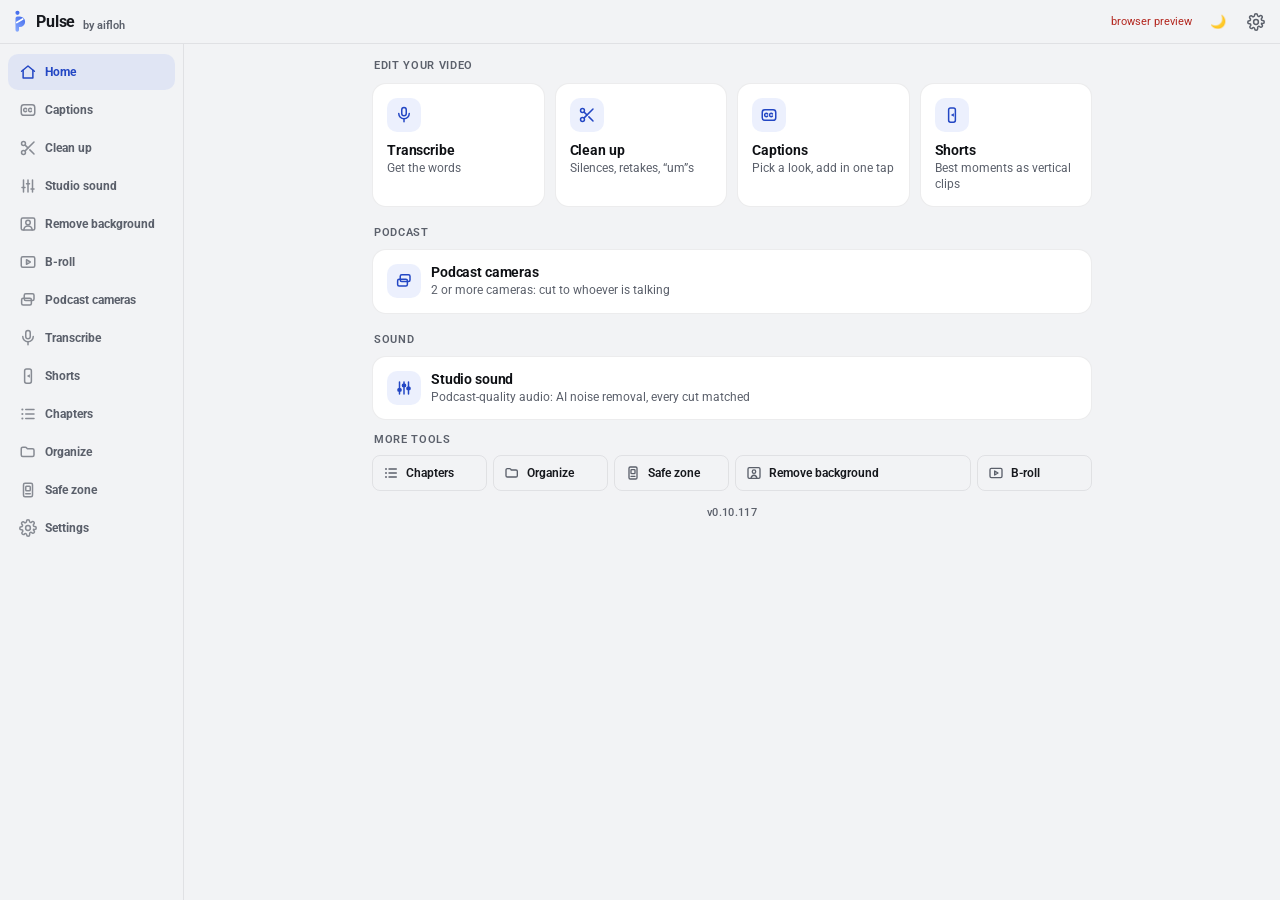
==== CutPilot/index.html @ 46a1fa9d "Script on the Clean up card and remembered; doubtful script cuts asked, not made; 15-day shared tria" ====
<!DOCTYPE html>
<html lang="en">
<head>
  <meta charset="UTF-8">
  <title>Pulse</title>
  <link rel="preconnect" href="https://fonts.googleapis.com">
  <link rel="preconnect" href="https://fonts.gstatic.com" crossorigin>
  <!-- Inter 600 = the caption engine's baked face; loading it makes every preview pixel-honest when online -->
  <link href="https://fonts.googleapis.com/css2?family=Hanken+Grotesk:wght@400;500;600;700;800;900&family=Space+Grotesk:wght@400;500;600;700&family=Inter:wght@500;600;700&display=swap" rel="stylesheet">
  <!-- Caption faces — loaded as web fonts so the chosen font renders in the
       live preview AND the canvas-rendered PNGs even if it isn't installed. -->
  <link href="https://fonts.googleapis.com/css2?family=Anton&family=Bebas+Neue&family=Archivo+Black&family=Fjalla+One&family=Bangers&family=Luckiest+Guy&family=Alfa+Slab+One&family=Bungee&family=Titan+One&family=Passion+One&family=Permanent+Marker&family=Pacifico&family=Shadows+Into+Light&family=Montserrat:wght@400;500;600;700;800;900&family=Poppins:wght@400;500;600;700;800;900&family=Inter:wght@400;500;600;700;800;900&family=Oswald:wght@400;700&family=Roboto:wght@400;700&family=Open+Sans:wght@400;700&family=Lato:wght@400;700&family=Raleway:wght@400;700&family=Work+Sans:wght@400;700&family=Nunito:wght@400;700&family=Rubik:wght@400;700;800;900&family=DM+Sans:wght@400;500;700&family=Outfit:wght@400;500;600;700;800;900&family=Sora:wght@400;500;600;700;800&family=Barlow:wght@400;700&family=Manrope:wght@400;500;600;700;800&family=Teko:wght@400;500;600;700&family=Playfair+Display:ital,wght@0,400;0,600;0,700;0,800;1,600;1,700;1,800&family=Merriweather:wght@400;700&family=Lora:wght@400;700&family=JetBrains+Mono:wght@400;700&family=Roboto+Mono:wght@400;700&family=Space+Mono:wght@400;700&family=Caveat:wght@400;700&family=Arvo:wght@400;700&family=Space+Grotesk:wght@400;500;600;700&family=Syne:wght@600;700;800&family=Unbounded:wght@600;700;800;900&family=DM+Serif+Display:ital@0;1&family=EB+Garamond:ital,wght@0,400;0,500;0,600;0,700;1,400;1,500&family=Baloo+2:wght@400;500;600;700;800&family=Mukta:wght@400;500;600;700;800&family=Hind:wght@400;500;600;700&family=Anek+Devanagari:wght@400;500;600;700;800&family=Rozha+One&family=Kalam:wght@400;700&family=Tiro+Devanagari+Hindi:ital@0;1&display=swap" rel="stylesheet">
  <link rel="stylesheet" href="css/style.css?v=v0.10.117">
  <link rel="stylesheet" href="css/organize.css?v=v0.10.117">
  <link rel="stylesheet" href="css/studio.css?v=v0.10.117">
</head>
<body class="theme-light" data-page="home">
  <!-- ONE navigation row (≤ 12 % of a 400 px-tall panel). Home is the menu;
       every other page shows ‹ back + its name. -->
  <header id="app-bar" class="app-bar">
    <button id="nav-back" class="icon-btn nav-back" type="button" title="Home" aria-label="Back to Home">
      <svg viewBox="0 0 24 24" fill="none" stroke="currentColor" stroke-width="2.4" stroke-linecap="round" stroke-linejoin="round"><path d="M15 5l-7 7 7 7"/></svg>
    </button>
    <button id="nav-home" class="brand" type="button" title="Home" aria-label="Pulse — Home">
      <svg class="logo-mark" viewBox="0 0 100 112" width="20" height="22" aria-hidden="true">
        <defs><linearGradient id="plsG" x1="14" y1="104" x2="88" y2="12" gradientUnits="userSpaceOnUse">
          <stop offset="0" stop-color="#8FB0FF"/><stop offset="1" stop-color="#2C57E6"/></linearGradient></defs>
        <circle cx="37" cy="14.5" r="10.5" fill="url(#plsG)"/>
        <path d="M27 43a10 10 0 0 1 10-10h12a27 27 0 0 1 0 54h-4v15a9 9 0 0 1 -18 0Z" fill="url(#plsG)"/>
        <line x1="33.5" y1="64" x2="64" y2="45.5" stroke="#fff" stroke-width="8.5" stroke-linecap="round"/>
      </svg>
      <span class="brand-name">Pulse</span><span class="brand-by">by aifloh</span>
    </button>
    <span id="nav-title" class="nav-title"></span>
    <div id="env-status" class="env-status" title="Tap to look for your sequence again">connecting…</div>
    <button id="theme-toggle" class="icon-btn theme-toggle" type="button" title="Switch light / dark (overrides Premiere's look)">🌙</button>
    <button id="nav-settings" class="icon-btn" type="button" title="Settings" aria-label="Settings">
      <svg viewBox="0 0 24 24" fill="none" stroke="currentColor" stroke-width="2" stroke-linecap="round" stroke-linejoin="round"><circle cx="12" cy="12" r="3.2"/><path d="M19.4 13.5a1.6 1.6 0 0 0 .3 1.8l.1.1a2 2 0 1 1-2.8 2.8l-.1-.1a1.6 1.6 0 0 0-2.7 1.1V21a2 2 0 0 1-4 0v-.1a1.6 1.6 0 0 0-2.7-1.1l-.1.1a2 2 0 1 1-2.8-2.8l.1-.1a1.6 1.6 0 0 0 .3-1.8 1.6 1.6 0 0 0-1.5-1H3a2 2 0 0 1 0-4h.1a1.6 1.6 0 0 0 1.5-1 1.6 1.6 0 0 0-.3-1.8l-.1-.1a2 2 0 1 1 2.8-2.8l.1.1a1.6 1.6 0 0 0 1.8.3H9a1.6 1.6 0 0 0 1-1.5V3a2 2 0 0 1 4 0v.1a1.6 1.6 0 0 0 2.7 1.1l.1-.1a2 2 0 1 1 2.8 2.8l-.1.1a1.6 1.6 0 0 0-.3 1.8V9a1.6 1.6 0 0 0 1.5 1H21a2 2 0 0 1 0 4h-.1a1.6 1.6 0 0 0-1.5 1Z"/></svg>
    </button>
  </header>

  <!-- Every page's .tab button. Hidden on a docked panel (Home is the menu),
       a sidebar on a wide one. main.js and the gates open pages by clicking these. -->
  <nav class="tabs" aria-label="Pages">
    <button class="tab active" data-tab="home"><span><svg class="tab-ic" viewBox="0 0 24 24" fill="none" stroke="currentColor" stroke-width="2" stroke-linecap="round" stroke-linejoin="round"><path d="M3.5 11 12 4l8.5 7"/><path d="M5.5 9.5V20h13V9.5"/></svg></span>Home</button>
    <button class="tab" data-tab="captions"><span><svg class="tab-ic" viewBox="0 0 24 24" fill="none" stroke="currentColor" stroke-width="2" stroke-linecap="round" stroke-linejoin="round"><rect x="3" y="5" width="18" height="14" rx="3.5"/><path d="M10 10.5a2.2 2.2 0 1 0 0 3"/><path d="M16.5 10.5a2.2 2.2 0 1 0 0 3"/></svg></span>Captions</button>
    <button class="tab" data-tab="silence"><span><svg class="tab-ic" viewBox="0 0 24 24" fill="none" stroke="currentColor" stroke-width="2" stroke-linecap="round" stroke-linejoin="round"><circle cx="6" cy="6" r="2.6"/><circle cx="6" cy="18" r="2.6"/><line x1="20" y1="4" x2="8.5" y2="15.5"/><line x1="14.5" y1="14.5" x2="20" y2="20"/><line x1="8.5" y1="8.5" x2="12" y2="12"/></svg></span>Clean up</button>
    <button class="tab" data-tab="sound"><span><svg class="tab-ic" viewBox="0 0 24 24" fill="none" stroke="currentColor" stroke-width="2" stroke-linecap="round" stroke-linejoin="round"><line x1="6" y1="4" x2="6" y2="20"/><line x1="12" y1="4" x2="12" y2="20"/><line x1="18" y1="4" x2="18" y2="20"/><line x1="4" y1="14" x2="8" y2="14"/><line x1="10" y1="9" x2="14" y2="9"/><line x1="16" y1="16" x2="20" y2="16"/></svg></span>Studio sound</button>
    <button class="tab" data-tab="background"><span><svg class="tab-ic" viewBox="0 0 24 24" fill="none" stroke="currentColor" stroke-width="2" stroke-linecap="round" stroke-linejoin="round"><rect x="3" y="4" width="18" height="16" rx="2"/><circle cx="12" cy="10" r="3"/><path d="M6.5 20a5.5 5.5 0 0 1 11 0"/></svg></span>Remove background</button>
    <button class="tab" data-tab="broll"><span><svg class="tab-ic" viewBox="0 0 24 24" fill="none" stroke="currentColor" stroke-width="2" stroke-linecap="round" stroke-linejoin="round"><rect x="3" y="5" width="18" height="14" rx="2"/><path d="m10 9 5 3-5 3Z"/></svg></span>B-roll</button>
    <button class="tab" data-tab="multicam"><span><svg class="tab-ic" viewBox="0 0 24 24" fill="none" stroke="currentColor" stroke-width="2" stroke-linecap="round" stroke-linejoin="round"><rect x="7" y="3.5" width="13" height="9" rx="2"/><rect x="3.5" y="9.5" width="13" height="9" rx="2"/></svg></span>Podcast cameras</button>
    <button class="tab" data-tab="transcribe"><span><svg class="tab-ic" viewBox="0 0 24 24" fill="none" stroke="currentColor" stroke-width="2" stroke-linecap="round" stroke-linejoin="round"><rect x="9" y="2" width="6" height="11" rx="3"/><path d="M5 10a7 7 0 0 0 14 0"/><line x1="12" y1="17" x2="12" y2="21"/></svg></span>Transcribe</button>
    <button class="tab" data-tab="shorts"><span><svg class="tab-ic" viewBox="0 0 24 24" fill="none" stroke="currentColor" stroke-width="2" stroke-linecap="round" stroke-linejoin="round"><rect x="7.5" y="2.5" width="9" height="19" rx="2.5"/><path d="M10.5 12l4 -2.3v4.6Z" fill="currentColor" stroke="none"/></svg></span>Shorts</button>
    <button class="tab" data-tab="chapters"><span><svg class="tab-ic" viewBox="0 0 24 24" fill="none" stroke="currentColor" stroke-width="2" stroke-linecap="round" stroke-linejoin="round"><line x1="9" y1="6" x2="20" y2="6"/><line x1="9" y1="12" x2="20" y2="12"/><line x1="9" y1="18" x2="20" y2="18"/><circle cx="4.5" cy="6" r="1.4" fill="currentColor" stroke="none"/><circle cx="4.5" cy="12" r="1.4" fill="currentColor" stroke="none"/><circle cx="4.5" cy="18" r="1.4" fill="currentColor" stroke="none"/></svg></span>Chapters</button>
    <button class="tab" data-tab="organize"><span><svg class="tab-ic" viewBox="0 0 24 24" fill="none" stroke="currentColor" stroke-width="2" stroke-linecap="round" stroke-linejoin="round"><path d="M3 7.5a2 2 0 0 1 2-2h3.4a2 2 0 0 1 1.6.8l.9 1.2h7.1a2 2 0 0 1 2 2v6.5a2 2 0 0 1-2 2H5a2 2 0 0 1-2-2Z"/></svg></span>Organize</button>
    <button class="tab" data-tab="safezone"><span><svg class="tab-ic" viewBox="0 0 24 24" fill="none" stroke="currentColor" stroke-width="2" stroke-linecap="round" stroke-linejoin="round"><rect x="6" y="3" width="12" height="18" rx="2"/><rect x="9" y="7" width="6" height="6" rx="1"/><line x1="9" y1="17" x2="15" y2="17"/></svg></span>Safe zone</button>
    <button class="tab" data-tab="settings"><span><svg class="tab-ic" viewBox="0 0 24 24" fill="none" stroke="currentColor" stroke-width="2" stroke-linecap="round" stroke-linejoin="round"><circle cx="12" cy="12" r="3.2"/><path d="M19.4 13.5a1.6 1.6 0 0 0 .3 1.8l.1.1a2 2 0 1 1-2.8 2.8l-.1-.1a1.6 1.6 0 0 0-2.7 1.1V21a2 2 0 0 1-4 0v-.1a1.6 1.6 0 0 0-2.7-1.1l-.1.1a2 2 0 1 1-2.8-2.8l.1-.1a1.6 1.6 0 0 0 .3-1.8 1.6 1.6 0 0 0-1.5-1H3a2 2 0 0 1 0-4h.1a1.6 1.6 0 0 0 1.5-1 1.6 1.6 0 0 0-.3-1.8l-.1-.1a2 2 0 1 1 2.8-2.8l.1.1a1.6 1.6 0 0 0 1.8.3H9a1.6 1.6 0 0 0 1-1.5V3a2 2 0 0 1 4 0v.1a1.6 1.6 0 0 0 2.7 1.1l.1-.1a2 2 0 1 1 2.8 2.8l-.1.1a1.6 1.6 0 0 0-.3 1.8V9a1.6 1.6 0 0 0 1.5 1H21a2 2 0 0 1 0 4h-.1a1.6 1.6 0 0 0-1.5 1Z"/></svg></span>Settings</button>
  </nav>

  <!-- ================================ HOME =============================== -->
  <section id="tab-home" class="tab-page active">
    <!-- HOME = TILES. The four jobs of every video, side by side; podcast
         cameras is its own tool for multi-camera podcasts; the rest below.
         A tile shows ✓ once its job is done for this sequence. -->
    <div class="tile-head">Edit your video</div>
    <div class="home-tasks tiles">
      <button id="home-words" class="task-card step-card tile" type="button" data-go="transcribe" data-step="transcribe">
        <span class="task-ic"><svg viewBox="0 0 24 24" fill="none" stroke="currentColor" stroke-width="2" stroke-linecap="round" stroke-linejoin="round"><rect x="9" y="2" width="6" height="11" rx="3"/><path d="M5 10a7 7 0 0 0 14 0"/><line x1="12" y1="17" x2="12" y2="21"/></svg></span>
        <span class="step-state" data-state-for="transcribe"></span>
        <span class="task-txt"><span class="task-name">Transcribe</span><span class="task-sub">Get the words</span></span>
      </button>
      <button id="home-cleanup" class="task-card step-card tile" type="button" data-go="silence" data-step="silence">
        <span class="task-ic"><svg viewBox="0 0 24 24" fill="none" stroke="currentColor" stroke-width="2" stroke-linecap="round" stroke-linejoin="round"><circle cx="6" cy="6" r="2.6"/><circle cx="6" cy="18" r="2.6"/><line x1="20" y1="4" x2="8.5" y2="15.5"/><line x1="14.5" y1="14.5" x2="20" y2="20"/><line x1="8.5" y1="8.5" x2="12" y2="12"/></svg></span>
        <span class="step-state" data-state-for="silence"></span>
        <span class="task-txt"><span class="task-name">Clean up</span><span class="task-sub">Silences, retakes, “um”s</span></span>
      </button>
      <button id="home-captions" class="task-card step-card tile" type="button" data-go="captions" data-step="captions">
        <span class="task-ic"><svg viewBox="0 0 24 24" fill="none" stroke="currentColor" stroke-width="2" stroke-linecap="round" stroke-linejoin="round"><rect x="3" y="5" width="18" height="14" rx="3.5"/><path d="M10 10.5a2.2 2.2 0 1 0 0 3"/><path d="M16.5 10.5a2.2 2.2 0 1 0 0 3"/></svg></span>
        <span class="step-state" data-state-for="captions"></span>
        <span class="task-txt"><span class="task-name">Captions</span><span class="task-sub">Pick a look, add in one tap</span></span>
      </button>
      <button id="home-shorts" class="task-card step-card tile" type="button" data-go="shorts" data-step="shorts">
        <span class="task-ic"><svg viewBox="0 0 24 24" fill="none" stroke="currentColor" stroke-width="2" stroke-linecap="round" stroke-linejoin="round"><rect x="7.5" y="2.5" width="9" height="19" rx="2.5"/><path d="M10.5 12l4 -2.3v4.6Z" fill="currentColor" stroke="none"/></svg></span>
        <span class="step-state" data-state-for="shorts"></span>
        <span class="task-txt"><span class="task-name">Shorts</span><span class="task-sub">Best moments as vertical clips</span></span>
      </button>
    </div>
    <div class="tile-head">Podcast</div>
    <div class="home-tasks tiles">
      <button id="home-cameras" class="task-card step-card tile tile-wide" type="button" data-go="multicam" data-step="multicam">
        <span class="task-ic"><svg viewBox="0 0 24 24" fill="none" stroke="currentColor" stroke-width="2" stroke-linecap="round" stroke-linejoin="round"><rect x="7" y="3.5" width="13" height="9" rx="2"/><rect x="3.5" y="9.5" width="13" height="9" rx="2"/></svg></span>
        <span class="step-state" data-state-for="multicam"></span>
        <span class="task-txt"><span class="task-name">Podcast cameras</span><span class="task-sub">2 or more cameras: cut to whoever is talking</span></span>
      </button>
    </div>
    <div class="tile-head">Sound</div>
    <div class="home-tasks tiles">
      <button id="home-studio" class="task-card tile tile-wide" type="button" data-go="sound">
        <span class="task-ic"><svg viewBox="0 0 24 24" fill="none" stroke="currentColor" stroke-width="2" stroke-linecap="round" stroke-linejoin="round"><line x1="6" y1="4" x2="6" y2="20"/><line x1="12" y1="4" x2="12" y2="20"/><line x1="18" y1="4" x2="18" y2="20"/><rect x="4" y="13" width="4" height="3" rx="1" fill="currentColor"/><rect x="10" y="7" width="4" height="3" rx="1" fill="currentColor"/><rect x="16" y="11" width="4" height="3" rx="1" fill="currentColor"/></svg></span>
        <span class="task-txt"><span class="task-name">Studio sound</span><span class="task-sub">Podcast-quality audio: AI noise removal, every cut matched</span></span>
      </button>
    </div>
    <div class="more-tools">
      <div class="more-head">More tools</div>
      <div class="more-grid">
        <button id="home-chapters" class="tool-btn" type="button" data-go="chapters"><svg viewBox="0 0 24 24" fill="none" stroke="currentColor" stroke-width="2" stroke-linecap="round" stroke-linejoin="round"><line x1="9" y1="6" x2="20" y2="6"/><line x1="9" y1="12" x2="20" y2="12"/><line x1="9" y1="18" x2="20" y2="18"/><circle cx="4.5" cy="6" r="1.4" fill="currentColor" stroke="none"/><circle cx="4.5" cy="12" r="1.4" fill="currentColor" stroke="none"/><circle cx="4.5" cy="18" r="1.4" fill="currentColor" stroke="none"/></svg>Chapters</button>
        <button id="home-organize" class="tool-btn" type="button" data-go="organize"><svg viewBox="0 0 24 24" fill="none" stroke="currentColor" stroke-width="2" stroke-linecap="round" stroke-linejoin="round"><path d="M3 7.5a2 2 0 0 1 2-2h3.4a2 2 0 0 1 1.6.8l.9 1.2h7.1a2 2 0 0 1 2 2v6.5a2 2 0 0 1-2 2H5a2 2 0 0 1-2-2Z"/></svg>Organize</button>
        <button id="home-safezone" class="tool-btn" type="button" data-go="safezone"><svg viewBox="0 0 24 24" fill="none" stroke="currentColor" stroke-width="2" stroke-linecap="round" stroke-linejoin="round"><rect x="6" y="3" width="12" height="18" rx="2"/><rect x="9" y="7" width="6" height="6" rx="1"/><line x1="9" y1="17" x2="15" y2="17"/></svg>Safe zone</button>
        <button id="home-greenscreen" class="tool-btn" type="button" data-go="background"><svg viewBox="0 0 24 24" fill="none" stroke="currentColor" stroke-width="2" stroke-linecap="round" stroke-linejoin="round"><rect x="3" y="4" width="18" height="16" rx="2"/><circle cx="12" cy="10" r="2.6"/><path d="M7.5 20c.6-3 2.4-4.6 4.5-4.6s3.9 1.6 4.5 4.6"/></svg>Remove background</button>
        <button id="home-broll" class="tool-btn" type="button" data-go="broll"><svg viewBox="0 0 24 24" fill="none" stroke="currentColor" stroke-width="2" stroke-linecap="round" stroke-linejoin="round"><rect x="3" y="5" width="18" height="14" rx="2"/><path d="m10 9 5 3-5 3Z"/></svg>B-roll</button>
      </div>
    </div>
    <p class="home-foot"><span id="ver" class="ver">v0.10.117</span></p>
  </section>

  <!-- ============================ TRANSCRIBE ============================ -->
  <section id="tab-transcribe" class="tab-page">
    <div class="card">
      <div class="step-head"><span class="step-num">1</span><span class="step-title">Get your words</span>
        <button class="info" type="button" data-info="tr-info" aria-label="How it works">ⓘ</button></div>
      <div class="info-pop hidden" id="tr-info">Select your talking clip on the timeline, then tap <b>Transcribe</b>. Pulse listens to the audio itself — nothing to export from Premiere. <b>Transcribe</b> also lets AI fix misheard words; <b>Fast</b> skips that.</div>
      <label class="fld-full" id="tr-lang-row">Language<div id="tr-lang" class="dd-mount"></div></label>
      <div id="tr-groq-wrap" class="groq-inline hidden">
        <label class="fld-full">Speech key <span class="dim">(free — console.groq.com/keys)</span>
          <input type="password" id="tr-groq-key" placeholder="paste your key…" autocomplete="off">
        </label>
      </div>
      <div id="tr-dg-wrap" class="groq-inline hidden">
        <label class="fld-full">Retake-finder key <span class="dim">(from deepgram.com)</span>
          <input type="password" id="tr-dg-key" placeholder="paste your key…" autocomplete="off" spellcheck="false">
        </label>
      </div>
      <div id="tr-swara-wrap" class="groq-inline hidden">
        <label class="fld-full" id="tr-swara-keyrow">Indian-language key
          <input type="password" id="tr-swara-key" placeholder="paste your key…" autocomplete="off">
        </label>
        <label class="fld-full">Indian language<div id="tr-swara-lang" class="dd-mount"></div></label>
      </div>
      <div class="tr-bar" id="tr-bar">
        <span class="tr-ico" id="tr-ico">🔎</span>
        <span class="tr-text" id="tr-text">looking for your words…</span>
        <button class="link-btn" id="btn-tr-change">Change</button>
        <button class="chip-btn hidden" id="btn-tr-stop" type="button" title="Stop transcribing">Stop</button>
      </div>
      <div class="page-actions">
        <button id="btn-tr-auto-ai" class="hero-btn" title="Turn your clip's speech into words">Transcribe</button>
      </div>
      <!-- 📄 the script you spoke (Word, text or pasted) fixes every word, timing kept -->
      <div class="tr-script" id="script-drawer">
        <div class="row tight">
          <span class="dim">Have the script?</span>
          <button id="btn-script-load" class="chip-btn" type="button" title="Word (.docx, .doc), text, RTF or a subtitle file">📄 Add Word or text file</button>
          <button id="btn-script-paste" class="link-btn" type="button">or paste it</button>
          <button class="info" type="button" data-info="script-info" aria-label="How it works">ⓘ</button>
        </div>
        <div class="info-pop hidden" id="script-info">Pulse keeps the <b>timing</b> from the transcript and takes the <b>spelling</b> from your script — names, brands and Hinglish come out right. A script from a different recording is refused, so nothing gets lost.</div>
        <div id="script-paste" class="hidden">
          <textarea id="script-text" rows="6" placeholder="Paste your script here…" spellcheck="false" style="width:100%;box-sizing:border-box"></textarea>
          <button id="btn-script-apply" class="hero-btn small" type="button">Fix words with my script</button>
        </div>
        <p class="hint" id="script-status" style="margin:4px 0 0"></p>
      </div>
      <div class="row tight">
        <button id="btn-tr-edit" class="chip-btn">Review &amp; edit</button>
        <button id="btn-retranscribe" class="chip-btn" title="Listen to the audio again from scratch — only when words came out wrong; cuts and trims are followed by themselves">↻ Redo</button>
      </div>
      <div id="tr-tools" class="hidden">
        <div class="row tight">
          <span class="dim">⤓ Save as</span>
          <button id="btn-exp-srt" class="chip-btn" title="Subtitle file (.srt)">SRT</button>
          <button id="btn-exp-vtt" class="chip-btn" title="Web subtitle file (.vtt)">VTT</button>
          <button id="btn-exp-txt" class="chip-btn" title="Plain text">Text</button>
        </div>
      </div>
      <div id="tr-help" class="help-box hidden">
        <b>Easiest:</b> select your clip and tap <b>Transcribe</b> above.
        <hr style="border:none;border-top:1px solid var(--line);margin:8px 0">
        <b>Or use Premiere's transcript:</b> <i>Window → Text</i> → <b>···</b> →
        <i>Export to SRT file</i> next to your video, then tap <b>Find again</b>.
        <div class="row tight">
          <button id="btn-tr-again" class="chip-btn">↻ Find again</button>
          <button id="btn-tr-pick" class="chip-btn">Choose a file…</button>
        </div>
      </div>
      <details class="advanced" id="tr-more">
        <summary>More options</summary>
        <div class="tr-inout" id="tr-inout">
          <p class="hint" id="tr-inout-now" style="margin:6px 0 2px"><b>Only part of the video?</b> Mark <b>In</b> (I) and <b>Out</b> (O) first.</p>
          <p class="hint" style="margin:0 0 2px"><b>Cut later?</b> The words follow your edit — no need to redo.</p>
        </div>
        <label class="check" style="margin:6px 0 0" title="After transcribing, AI corrects words it misheard (e.g. “indiyya” → “India”). Turn off to keep exactly what was heard.">
          <input type="checkbox" id="tr-aifix" checked> Fix misheard words with AI <span class="dim">(recommended)</span>
        </label>
        <p class="hint hidden" id="tr-aifix-hint" style="margin:2px 0 0"></p>
        <label class="fld-full" style="margin-top:0">Accuracy<div id="tr-quality" class="dd-mount"></div></label>
        <input type="text" id="tr-vocab" placeholder="Names to always spell right, e.g. Aarav, YouTube" style="margin-top:6px" autocomplete="off">
        <div id="tr-tools-more" class="hidden">
        <div class="row tight">
          <span class="dim">Improve</span>
          <button id="btn-fix-wording" class="chip-btn">Fix wording (AI)</button>
          <button id="btn-detect-speakers" class="chip-btn">Detect speakers (AI)</button>
        </div>
        <div class="row tight">
          <span class="dim">Translate to</span>
          <div id="tr-translate-lang" class="dd-mount" style="flex:1 1 120px;min-width:120px;margin-top:0"></div>
          <button id="btn-translate" class="chip-btn">Go</button>
        </div>
          <p class="hint" style="margin:6px 0 0">These use your free speech key. <button class="info" type="button" data-info="tr-tools-info" aria-label="More about these">ⓘ</button></p>
        <div class="info-pop hidden" id="tr-tools-info"><b>Fix wording</b> corrects misheard words in any language — run it before translating. <b>Translate</b> replaces the words (your original is kept). <b>Detect speakers</b> is an AI guess, best for clear back-and-forth talk. The key goes in Settings → Auto-transcribe.</div>
        </div>
        <div class="row tight">
          <button id="btn-mark-hooks" class="chip-btn">Viral hooks</button>
          <button id="btn-broll" class="chip-btn">B-roll ideas</button>
        </div>
      </details>
      <div class="next-step" id="tr-next-hint"><span class="ns-txt"><b>Next:</b> cut the pauses and retakes — or go straight to captions.</span><button type="button" class="hero-btn small" data-go="silence">Clean up ›</button><button type="button" class="chip-btn" data-go="captions">Captions</button></div>
    </div>
  </section>

  <!-- ============================== CAPTIONS ============================= -->
  <section id="tab-captions" class="tab-page">

    <!-- after captions are placed: edit / restyle them (empty until then) -->
    <div id="cap-placed" class="cap-placed">
      <button id="btn-cap-words" class="chip-btn hidden" title="Fix any word before the captions are made — they use your edited words">Edit words</button>
      <button id="btn-cap-edit" class="chip-btn hidden">Edit caption words</button>
      <button id="btn-cap-fix1" class="chip-btn hidden" title="Edit the one caption under the playhead — it updates on the timeline">Fix one line</button>
      <button id="btn-cap-restyle" class="chip-btn hidden">Restyle all</button>
      <button id="btn-cap-segment" class="chip-btn hidden" title="Select a clip or range on the timeline first">Restyle a part</button>
      <div id="cap1-editor" class="cap1-editor hidden">
        <div class="cap1-time" id="cap1-time"></div>
        <input id="cap1-text" type="text" class="cap1-text" placeholder="Caption text…" />
        <div class="cap1-row">
          <button id="cap1-save" class="hero-btn small">Save &amp; update</button>
          <button id="cap1-cancel" class="hero-btn small alt">Cancel</button>
        </div>
        <p class="hint" id="cap1-hint"></p>
      </div>
      <p class="hint hidden" id="cap-restyle-hint">Captions are on your timeline.</p>
    </div>

    <div class="subview-switch" id="cap-view">
      <button data-view="templates" class="on" title="Caption styles">Styles</button>
      <button data-view="flux" title="Premium templates you can still edit in Premiere">Premium</button>
      <button data-view="editor" title="Use your own Premiere template file">Upload</button>
    </div>

    <!-- ===================== STYLE GALLERY (opens first) ================= -->
    <div id="view-templates" class="subview">
      <div class="lib-toolbar">
        <input type="text" id="lib-search" placeholder="Search styles…">
      </div>
      <label class="fld-full" id="cap-lang-row">Caption language<div id="cap-lang" class="dd-mount"></div></label>
      <div class="cat-chips" id="lib-cats"></div>
      <div class="tpl-grid" id="tpl-grid"></div>
      <details class="advanced lib-more" id="lib-more">
        <summary>More gallery options</summary>
        <div class="lib-toolbar">
          <select id="lib-sort" aria-label="Sort styles">
            <option value="popular">Popular</option>
            <option value="recent">Recent</option>
            <option value="favorites">Favorites</option>
            <option value="az">A–Z</option>
          </select>
        </div>
        <div class="niche-row">
          <span class="dim">Suggest for</span>
          <select id="lib-niche">
            <option value="">choose your content…</option>
          </select>
        </div>
        <div class="row tight">
          <button id="btn-true-prev" class="chip-btn" title="Premiere draws every style once (about a minute) — the cards then show exactly what lands on your timeline">Exact previews (~1 min)</button>
          <button id="btn-reset-prev" class="chip-btn" title="Go back to Pulse's own drawn previews">↺ Reset previews</button>
          <button id="btn-tpl-import" class="chip-btn">⤓ Import style</button>
        </div>
      </details>
    </div>

    <!-- ===================== PREMIUM (editable templates) ================= -->
    <div id="view-flux" class="subview hidden">
      <p class="hint" style="margin:2px 0 8px">Premium looks that stay editable in Premiere. <button class="info" type="button" data-info="flux-info" aria-label="More about premium templates">ⓘ</button></p>
      <div class="info-pop hidden" id="flux-info">Each one lands on your timeline as a real Premiere graphic: font, colour, size and position stay editable, like Premiere's own titles. Tap a card to preview it, then caption with it.</div>
      <div class="lib-toolbar">
        <input type="text" id="flux-search" placeholder="Search premium styles…">
      </div>
      <div class="row tight" style="margin:0 0 8px">
        <button id="btn-flux-render" class="chip-btn" type="button" title="Premiere draws each Premium look with your words, at your timeline’s size (about a minute)">Preview with my words</button>
      </div>
      <p id="flux-render-status" class="hint hidden" style="margin:0 0 8px"></p>
      <div class="tpl-grid" id="flux-grid"></div>
    </div>

    <!-- template action sheet -->
    <div id="mogrt-sheet" class="mogrt-sheet hidden">
      <div class="ms-card">
        <div class="ms-head">
          <button id="ms-back" class="ms-back" type="button">‹ Back</button>
          <button id="ms-x" class="ms-x" type="button" aria-label="Close">✕</button>
        </div>
        <div class="ms-name" id="ms-name">Template</div>
        <!-- real looping animation (the template's baked thumb.mp4 = exactly what
             gets placed) so you SEE the motion before using it -->
        <video id="ms-anim" class="ms-anim hidden" autoplay loop muted playsinline disablepictureinpicture></video>
        <div id="ms-live-preview" class="ms-live-preview hidden">
          <canvas id="ms-live-canvas"></canvas>
          <span class="ms-live-tag">your colours</span>
        </div>
        <img id="ms-thumb" class="ms-thumb hidden" alt="">
        <p class="hint" id="ms-hint">Try it on your timeline, then caption your video in one tap.</p>
        <div id="ms-tr" class="ms-tr"></div>
        <button id="ms-transcribe" class="chip-btn">Transcribe my clip</button>
        <button id="ms-edit-words" class="chip-btn hidden" title="Fix any word before the captions are made">Edit words</button>
        <label class="field-label">Words per caption</label>
        <div class="wc-bar" id="ms-words">
          <button class="wc-btn" id="ms-wc-minus" type="button" aria-label="Fewer words">−</button>
          <b id="ms-wc-num">Auto</b>
          <button class="wc-btn" id="ms-wc-plus" type="button" aria-label="More words">+</button>
          <button class="chip-btn" id="ms-wc-full" type="button" title="Auto: whole phrases, fitted to your video">Auto</button>
        </div>
        <p class="hint" style="margin:6px 0 4px">Word-by-word timing is automatic. <button class="info" type="button" data-info="ms-timing-info" aria-label="More about timing">ⓘ</button></p>
        <div class="info-pop hidden" id="ms-timing-info">Each word lights up exactly when it's spoken. If Premiere shows an "Animation Controls" section (Type, Word Index…), leave it — Pulse sets it for you.</div>
        <!-- where these captions sit, their case and how long they stay — this
             template's own choices (not the Styles editor's or the Upload view's) -->
        <div class="ms-layout" id="ms-layout">
          <label class="field-label" for="ms-pos">Position on screen <span class="val" id="ms-pos-val">Auto</span></label>
          <div class="ms-pos-row">
            <input type="range" id="ms-pos" min="10" max="92" step="1" value="86" aria-label="Caption position, percent from the top">
            <button class="chip-btn" id="ms-pos-auto" type="button" title="Lower third on 16:9, Reels-safe on 9:16">Auto</button>
          </div>
          <label class="field-label">Text case</label>
          <div class="seg-control sub" id="ms-case">
            <button type="button" data-case="as-spoken" class="on">As spoken</button>
            <button type="button" data-case="upper">UPPER</button>
            <button type="button" data-case="lower">lower</button>
            <button type="button" data-case="title">Title</button>
          </div>
          <label class="field-label" for="ms-hold">After the last word</label>
          <select id="ms-hold">
            <option value="0.5">Stay 0.5 s (recommended)</option>
            <option value="next">Stay until the next caption (up to 3 s)</option>
            <option value="0">Leave with the last word</option>
          </select>
          <label class="check"><input type="checkbox" id="ms-stretch"> ↔ Speed up the template's own animation to fit each caption</label>
        </div>
        <!-- the same highlight-timing nudge as the Styles editor (one value,
             saved with the look): Premium captions are timed from it too -->
        <div class="wc-bar sync-nudge" id="ms-sync-nudge">
          <span class="wc-label">Highlight timing</span>
          <button class="wc-btn" id="ms-off-minus" type="button" title="Highlight comes earlier (−0.05s per tap)" aria-label="Earlier">−</button>
          <b id="ms-off-num">−0.06s</b>
          <button class="wc-btn" id="ms-off-plus" type="button" title="Highlight comes later (+0.05s per tap)" aria-label="Later">+</button>
          <button class="chip-btn" id="ms-off-reset" type="button">Reset</button>
          <span class="dim">Too early? Tap +. Too late? Tap −.</span>
        </div>
        <!-- editable text colour / font / size / template colours, built on open -->
        <button id="ms-reset-orig" class="chip-btn" type="button">↺ Back to original</button>
        <div id="ms-customizer" class="ms-customizer"></div>
        <details class="advanced">
          <summary>For support</summary>
          <button id="ms-inspect" class="chip-btn">List this template's settings</button>
          <pre id="ms-inspect-out" class="diag-out hidden"></pre>
        </details>
        <button id="ms-close" class="link-btn">Close</button>
        <div class="page-actions">
          <button id="ms-preview" class="hero-btn small alt">▶ Try on timeline</button>
          <button id="ms-use" class="hero-btn small">Caption with this</button>
        </div>
      </div>
      <div class="next-step" id="cap-next"><span class="ns-txt"><b>Captions added?</b> Next: your best moments as Shorts.</span><button type="button" class="hero-btn small" data-go="shorts">Shorts ›</button></div>
    </div>

    <!-- ============================ STYLE EDITOR ========================== -->
    <div id="view-editor" class="subview hidden">

      <div class="editor-head">
        <button id="btn-back-lib" class="chip-btn" title="Back to all styles">‹ All styles</button>
        <span class="editor-tpl-name" id="editor-tpl-name">Spotlight</span>
        <span class="spacer"></span>
        <button id="btn-brand-tpl" class="chip-btn" title="Use your brand font, colour and words on this style" aria-label="Use my brand kit">Brand</button>
        <button id="btn-save-tpl" class="chip-btn" title="Save as my own style" aria-label="Save as my own style">＋ Save</button>
        <button id="btn-dup-tpl" class="chip-btn" title="Duplicate" aria-label="Duplicate">⧉</button>
        <button id="btn-export-tpl" class="chip-btn" title="Save to a file" aria-label="Save to a file">⤴</button>
      </div>

      <!-- LIVE PREVIEW (caption styles only) -->
      <div class="preview-wrap" id="cap-preview">
        <button id="btn-preview-collapse" class="preview-collapse" type="button" title="Hide / show the preview">▾ Preview</button>
        <div id="cap-actions-dock" class="cap-actions-dock"></div>
        <button id="btn-real-preview" class="chip-btn real-preview-btn" type="button" title="Drop ONE real caption at the playhead with your current settings">▶ Try one on the timeline</button>
        <div class="preview-frame" id="preview-frame">
          <canvas id="preview-canvas"></canvas>
          <div class="preview-speaker hidden" id="preview-speaker"></div>
          <div class="preview-caption hidden" id="preview-caption">YOUR CAPTION</div>
        </div>
        <button id="btn-replay" class="replay-btn" title="Replay animation" aria-label="Replay animation">▶</button>
      </div>

      <!-- ===== CAPTION STYLE controls ===== -->
      <div id="method-animated">
        <!-- the back button above replaces this; kept for scripts -->
        <button id="btn-browse-styles" class="chip-btn step-action ui-offstage" type="button">≡ Browse styles</button>

        <!-- Caption type sits FIRST: it decides which settings below exist, so
             it used to hide ~40 of them from ~2,000 px further down -->
        <div class="cap-type-block" id="cap-type-block">
        <span class="field-label">Caption type <button class="info" type="button" data-info="capout-info" aria-label="Which caption type?">ⓘ</button></span>
        <div class="seg-control" id="cap-output" style="margin-bottom:6px">
          <button data-out="png" class="on" type="button" title="Drawn by Pulse — exactly the look you see, every style">Exact look</button>
          <button data-out="editable" type="button" title="Text you can retype in Premiere — close to the look; some effects are simpler">Editable</button>
          <button data-out="premiere" type="button" title="Premiere's own caption track — every word editable, always visible">Premiere captions</button>
        </div>
        <div class="info-pop hidden" id="capout-info">🖼 <b>Exact look</b> (best): Pulse draws the caption — exactly what you see here, every style, every effect. You can still change any word later from Pulse (✏️ Fix one line). ✏️ <b>Editable</b>: text you retype in Premiere itself — close to the look, but Premiere cannot draw some effects (gradient boxes, glows, a smaller second line), so those styles come out simpler. 📝 <b>Premiere captions</b>: Premiere's own caption track — every word editable in Window → Text; its look is Premiere's, not Pulse's styles.</div>
        <p class="hint png-only" style="margin:0 0 8px">Exactly what you see — change words any time from Pulse.</p>
        <p class="hint premiere-only" style="margin:0 0 8px">Premiere's own captions, as spoken — edit in Window → Text.</p>
        <p class="hint editable-only cap-hidden-line" id="cap-hidden-line">Editable hides <b id="cap-hidden-n">some</b> Pulse-only settings. <button type="button" class="link-btn" id="btn-cap-to-pulse">Show them: switch to 🖼 Exact look</button></p>
        </div>

        <div id="wc-block" class="wc-bar">
          <span class="wc-label">Words per caption</span>
          <button class="wc-btn" id="wc-minus" type="button" aria-label="Fewer words">−</button>
          <b id="wc-num">Auto</b>
          <button class="wc-btn" id="wc-plus" type="button" aria-label="More words">+</button>
          <button class="chip-btn" id="wc-full" type="button" title="Auto: whole phrases, fitted to your video">Auto</button>
        </div>
        <!-- lines per caption beside words per caption: together they decide what
             shows at once, so every caption keeps the same shape (Exact look and Editable) -->
        <div class="wc-bar lines-bar">
          <span class="wc-label">Lines per caption</span>
          <div class="seg-control mini" id="c-lines">
            <button data-l="1" title="Every caption on one line — the words that fit go together">1 line</button>
            <button data-l="2" class="on" title="Never more than two lines">2 lines</button>
            <button data-l="0" title="As many lines as each caption needs">Auto</button>
          </div>
        </div>
        <label class="check sync-line"><input type="checkbox" id="c-sync" checked> Match words to the voice <span id="sync-stat" class="dim"></span></label>
        <div class="wc-bar sync-nudge" id="sync-nudge">
          <span class="wc-label">Highlight timing</span>
          <button class="wc-btn" id="c-off-minus" type="button" title="Highlight comes earlier (−0.05s per tap)" aria-label="Earlier">−</button>
          <b id="c-off-num">−0.06s</b>
          <button class="wc-btn" id="c-off-plus" type="button" title="Highlight comes later (+0.05s per tap)" aria-label="Later">+</button>
          <button class="chip-btn" id="c-off-reset" type="button">Reset</button>
          <span class="dim">Too early? Tap +. Too late? Tap −.</span>
        </div>
        <input type="number" id="c-sync-offset" value="-60" class="hidden">
        <input type="number" id="c-words" value="0" class="hidden">

        <details class="advanced" id="customize-drawer" open>
          <summary>Font, size &amp; colours</summary>
          <div class="customizer">
            <!-- In editable caption type the panel hides every control Premiere's
                 engine cannot express (.png-only) — say why. -->
            <p class="hint editable-only" id="editable-note">Editable captions show only what Premiere can change. <button class="info" type="button" data-info="editable-info" aria-label="Why">ⓘ</button></p>
            <div class="info-pop hidden editable-only" id="editable-info">Switch the caption type to <b>Exact look</b> for everything — outline, glow, shine, letter spacing, alignment, line limits and the Effects tab.</div>
            <div class="seg-control cust-tabs png-only" id="cust-tabs">
              <button type="button" data-pane="style" class="on">Style</button>
              <button type="button" data-pane="pro">Effects</button>
            </div>
            <div id="cust-pane-style" class="cust-pane">
            <!-- ✍️ TEXT -->
            <div class="cust-group">
              <div class="cust-group-title">Text</div>
              <label class="full">Font
                <div class="dd-mount" id="c-font-mount"></div>
                <input type="hidden" id="c-font">
              </label>
              <div class="ctrl-row">
                <label>Size <span class="val" id="c-size-val"></span>
                  <input type="range" id="c-size" min="32" max="160" value="90">
                </label>
                <label class="png-only">Letter spacing <span class="val" id="c-letter-val"></span>
                  <input type="range" id="c-letter" min="0" max="20" value="0">
                </label>
              </div>
              <p class="hint" style="margin:5px 0 0">Size matches the final video — the preview is the real frame, smaller.</p>
              <label>Weight <span class="val" id="c-weight-val"></span>
                <input type="range" id="c-weight" min="100" max="900" step="100" value="800">
              </label>
              <label class="check"><input type="checkbox" id="c-upper" checked> ALL CAPS</label>
              <label>Text case
                <select id="c-case">
                  <option value="original">Original</option>
                  <option value="upper">UPPERCASE</option>
                  <option value="title">Title Case</option>
                  <option value="sentence">Sentence case</option>
                  <option value="lower">lowercase</option>
                </select>
              </label>
            </div>

            <!-- 🎨 COLOURS — everything here carries onto the editable caption clip -->
            <div class="cust-group">
              <div class="cust-group-title">Colours</div>
              <div class="swatches">
                <label class="sw" id="sw-fill">Text<span class="cp-mount" data-for="c-fill"></span><input type="hidden" id="c-fill" value="#ffffff"></label>
                <label class="sw" id="sw-hl">Highlight<span class="cp-mount" data-for="c-hl"></span><input type="hidden" id="c-hl" value="#ffd400"></label>
                <label class="sw png-only" id="sw-stroke">Outline<span class="cp-mount" data-for="c-stroke"></span><input type="hidden" id="c-stroke" value="#000000"></label>
                <label class="sw" id="sw-box">Box<span class="cp-mount" data-for="c-box"></span><input type="hidden" id="c-box" value="#ff3b6b"></label>
              </div>
              <!-- the outline's width sits by its colour (it was on the Effects
                   tab, so the colour looked missing on most styles) -->
              <label class="png-only" id="c-strokew-wrap">Outline width <span class="val" id="c-strokew-val"></span>
                <input type="range" id="c-strokew" min="0" max="24" value="10">
              </label>
              <label class="check" title="The spoken word lights up in the Highlight colour"><input type="checkbox" id="c-wordhl" checked> Word-by-word highlight</label>
              <label class="check"><input type="checkbox" id="c-box-on"> Box behind text</label>
              <label id="c-box-opacity-wrap">Box see-through <span class="val" id="c-box-opacity-val"></span>
                <input type="range" id="c-box-opacity" min="20" max="100" value="100">
              </label>
              <label id="c-box-radius-wrap">Box roundness <span class="val" id="c-box-radius-val"></span>
                <input type="range" id="c-box-radius" min="0" max="60" value="12">
              </label>
              <label class="check"><input type="checkbox" id="c-shadow-on"> Soft shadow</label>
              <div class="ctrl-row hidden" id="c-shadow-row">
                <label class="png-only">Shadow colour<span class="cp-mount" data-for="c-shadow"></span><input type="hidden" id="c-shadow" value="#000000"></label>
                <label>Shadow strength <span class="val" id="c-shadow-blur-val"></span>
                  <input type="range" id="c-shadow-blur" min="0" max="120" value="35">
                </label>
              </div>
              <!-- the shadow's direction sits with the shadow (it was alone on
                   the Effects tab once the outline width moved here) -->
              <div class="ctrl-row hidden png-only" id="c-shadow-offset-row">
                <label>Shadow left/right <span class="val" id="c-shadow-dx-val"></span>
                  <input type="range" id="c-shadow-dx" min="-30" max="30" value="0">
                </label>
                <label>Shadow up/down <span class="val" id="c-shadow-dy-val"></span>
                  <input type="range" id="c-shadow-dy" min="-30" max="30" value="0">
                </label>
              </div>
              <label class="check png-only" title="The spoken word sweeps Highlight → 2nd colour"><input type="checkbox" id="c-hlgrad"> Two-colour highlight</label>
              <div class="swatches png-only" id="c-hlgrad-opts" style="display:none">
                <label class="sw">2nd colour<span class="cp-mount" data-for="c-hl2g"></span><input type="hidden" id="c-hl2g" value="#ff6a00"></label>
              </div>
              <label class="check png-only"><input type="checkbox" id="c-glossy"> Glossy shine <span class="dim">(shiny metal band)</span></label>
              <label class="check png-only"><input type="checkbox" id="c-hlserif"> Key word in italic serif <span class="dim">(elegant second font)</span></label>
              <label class="check png-only"><input type="checkbox" id="c-hlglow"> Key word glow <span class="dim">(soft halo)</span></label>
            </div>

            <!-- 📐 POSITION — moves the whole caption (box + words together). -->
            <div class="cust-group">
              <div class="cust-group-title">Position</div>
              <label>On screen <span class="val" id="c-pos-val"></span>
                <input type="range" id="c-pos" min="10" max="92" value="50">
              </label>
              <div class="seg-control mini" id="c-layout">
                <button data-pos="22">Top</button>
                <button data-pos="50" class="on">Center</button>
                <button data-pos="76">Bottom</button>
              </div>
              <span class="field-label png-only">Alignment</span>
              <div class="seg-control mini png-only" id="c-align">
                <button data-a="left">Left</button>
                <button data-a="center" class="on">Center</button>
                <button data-a="right">Right</button>
              </div>
              <span class="field-label">Keep clear of app buttons</span>
              <div class="seg-control mini" id="c-safezone">
                <button data-z="76" class="on">Off</button>
                <button data-z="64">TikTok</button>
                <button data-z="62">Reels</button>
                <button data-z="58">Shorts</button>
              </div>
            </div>

            <!-- 🎬 ENTRANCE — real motion on each caption clip (⌘Z-able) -->
            <div class="cust-group">
              <div class="cust-group-title">Entrance</div>
              <div class="seg-control mini" id="c-entrance">
                <button data-e="none" class="on">None</button>
                <button data-e="spoken" title="Each word appears exactly when it's said — nothing shows before it's spoken">As spoken</button>
                <button data-e="pop">Pop</button>
                <button data-e="slide">Slide</button>
                <button data-e="fade">Fade</button>
              </div>
              <p class="hint" style="margin:4px 0 0">How each caption arrives. Undo with ⌘Z.</p>
              <div class="cust-group-title" style="margin-top:8px">Exit</div>
              <div class="seg-control mini" id="c-exit">
                <button data-x="none" class="on">None</button>
                <button data-x="fade">Fade</button>
                <button data-x="shrink">Shrink</button>
                <button data-x="slidedown">Slide down</button>
              </div>
              <p class="hint" style="margin:4px 0 0">How each caption leaves.</p>
            </div>

            <!-- ✨ SMART EMPHASIS — text-level, works on every style -->
            <div class="cust-group">
              <div class="cust-group-title">Smart emphasis</div>
              <label class="check" title="Adds one fitting emoji to lines about money, growth, fire, ideas…"><input type="checkbox" id="c-emoji"> Auto-emoji</label>
              <label class="check" title="The most important words of your video get CAPITALS"><input type="checkbox" id="c-kwcaps"> CAPS on key words</label>
            </div>

            <!-- 🖍️ WORD HIGHLIGHT (Pulse-rendered only; shown while word-by-word is on) -->
            <div class="cust-group png-only" id="cust-wordhl-group">
              <div class="cust-group-title">Word highlight</div>
              <p class="hint" style="margin:4px 0 8px">The line shows and each word lights up as it's said.</p>
              <div id="c-wordhl-opts">
                <span class="field-label">Highlight look</span>
                <div class="seg-control wrap" id="c-hlstyle">
                  <button data-s="color" class="on">Colour</button>
                  <button data-s="box">Pill</button>
                  <button data-s="bar">Bar</button>
                  <button data-s="underline">Underline</button>
                  <button data-s="marker">Marker</button>
                  <button data-s="circle">Circle</button>
                </div>
                <span class="field-label">Words on screen</span>
                <div class="seg-control mini" id="c-reveal">
                  <button data-r="karaoke" class="on">All together</button>
                  <button data-r="reveal">One by one</button>
                </div>
                <label style="margin-top:6px">Spoken-word size <span class="val" id="c-wordpop-val"></span>
                  <input type="range" id="c-wordpop" min="100" max="160" value="100">
                </label>
                <div class="check-grid">
                  <label class="check"><input type="checkbox" id="c-dimupcoming"> Dim words not yet said</label>
                  <label class="check"><input type="checkbox" id="c-multicolor"> Cycle highlight colours</label>
                </div>
                <div class="swatches" id="c-multicolor-opts" style="display:none">
                  <label class="sw">2nd<span class="cp-mount" data-for="c-hl2"></span><input type="hidden" id="c-hl2" value="#2D7CFF"></label>
                  <label class="sw">3rd<span class="cp-mount" data-for="c-hl3"></span><input type="hidden" id="c-hl3" value="#22C55E"></label>
                </div>
              </div>
            </div>

            </div><!-- /cust-pane-style -->
            <div id="cust-pane-pro" class="cust-pane hidden png-only">
            <!-- 🎛️ PRO CONTROLS -->
            <div class="cust-group">
              <div class="cust-group-title">Fine polish</div>

              <label class="check"><input type="checkbox" id="c-grad"> Two-colour text <span class="dim">(top = Text colour)</span></label>
              <div class="swatches" id="c-grad-opts" style="display:none">
                <label class="sw">Bottom colour<span class="cp-mount" data-for="c-fill2"></span><input type="hidden" id="c-fill2" value="#9aa7ff"></label>
              </div>

              <label class="check"><input type="checkbox" id="c-boxgrad"> Two-colour box</label>
              <div class="swatches" id="c-boxgrad-opts" style="display:none">
                <label class="sw">Box bottom<span class="cp-mount" data-for="c-box2"></span><input type="hidden" id="c-box2" value="#1b1b1b"></label>
              </div>

              <label>Box padding <span class="val" id="c-box-pad-val"></span>
                <input type="range" id="c-box-pad" min="50" max="200" value="100">
              </label>

              <!-- box effects: border / neon glow / 3D depth / gloss -->
              <div class="btn-fx">
                <label class="check"><input type="checkbox" id="c-boxstroke-on"> Border</label>
                <div class="swatches" id="c-boxstroke-opts" style="display:none">
                  <label class="sw">Colour<span class="cp-mount" data-for="c-boxstroke"></span><input type="hidden" id="c-boxstroke" value="#14FF8E"></label>
                  <label>Width <span class="val" id="c-boxstrokew-val"></span>
                    <input type="range" id="c-boxstrokew" min="0" max="14" value="4">
                  </label>
                </div>
                <label class="check"><input type="checkbox" id="c-boxglow-on"> Neon glow (box)</label>
                <div class="swatches" id="c-boxglow-opts" style="display:none">
                  <label class="sw">Glow<span class="cp-mount" data-for="c-boxglow"></span><input type="hidden" id="c-boxglow" value="#14FF8E"></label>
                </div>
                <div class="ctrl-row">
                  <label>3D depth <span class="val" id="c-box3d-depth-val"></span>
                    <input type="range" id="c-box3d-depth" min="0" max="24" value="0">
                  </label>
                  <label class="sw">3D edge<span class="cp-mount" data-for="c-box3d"></span><input type="hidden" id="c-box3d" value="#2C7000"></label>
                </div>
                <label>Box shine <span class="val" id="c-boxgloss-val"></span>
                  <input type="range" id="c-boxgloss" min="0" max="100" value="0">
                </label>
              </div>

              <div class="ctrl-row">
                <label>Word spacing <span class="val" id="c-wordspace-val"></span>
                  <input type="range" id="c-wordspace" min="0" max="40" value="0">
                </label>
                <label>Line spacing <span class="val" id="c-linegap-val"></span>
                  <input type="range" id="c-linegap" min="55" max="200" value="118">
                </label>
              </div>
              <label>Max line width <span class="val" id="c-maxwidth-val"></span>
                <input type="range" id="c-maxwidth" min="50" max="98" value="86">
              </label>
              <div class="ctrl-row">
                <label>Tilt <span class="val" id="c-tilt-val"></span>
                  <input type="range" id="c-tilt" min="-12" max="12" value="0">
                </label>
              </div>
              <div class="ctrl-row" id="c-twotier-wrap" style="display:none">
                <label id="c-wordsperline-wrap">Words on top line <span class="val" id="c-wordsperline-val"></span>
                  <input type="range" id="c-wordsperline" min="1" max="6" value="3">
                </label>
                <label id="c-subscale-wrap">2nd-line size <span class="val" id="c-subscale-val"></span>
                  <input type="range" id="c-subscale" min="40" max="100" value="62">
                </label>
              </div>

              <p class="hint" style="margin:6px 0 0">Motion follows your voice. Nothing to set.</p>
              <label class="check"><input type="checkbox" id="c-perword"> Each word animates in as it's said</label>
              <label id="c-perword-style-wrap" style="display:none">Word entrance
                <select id="c-perword-style">
                  <option value="pop">Pop</option>
                  <option value="scale">Scale</option>
                  <option value="slide">Slide up</option>
                  <option value="bounce">Bounce</option>
                  <option value="zoom">Zoom</option>
                  <option value="blurdissolve">Blur in</option>
                </select>
              </label>
              <div class="check-grid">
                <label class="check"><input type="checkbox" id="c-emphasize"> Bigger punchy words</label>
                <label class="check"><input type="checkbox" id="c-strippunct"> No punctuation</label>
              </div>
            </div>

            <!-- 🎯 SMART TEXT -->
            <div class="cust-group">
              <div class="cust-group-title">Smart text</div>
              <label class="check"><input type="checkbox" id="c-censor"> Hide swear words <span class="dim">(f***, s***)</span></label>
              <label class="check"><input type="checkbox" id="c-numon"> Colour numbers &amp; money <span class="dim">(₹1L, 50%, 2026)</span></label>
              <div class="swatches" id="c-num-opts" style="display:none">
                <label class="sw">Number colour<span class="cp-mount" data-for="c-num"></span><input type="hidden" id="c-num" value="#22C55E"></label>
              </div>
              <label class="check"><input type="checkbox" id="c-brandon"> Colour my words</label>
              <div id="c-brand-opts" style="display:none">
                <input type="text" id="c-brand-words" placeholder="words, separated by commas">
                <div class="swatches"><label class="sw">Word colour<span class="cp-mount" data-for="c-brand"></span><input type="hidden" id="c-brand" value="#FF3B6B"></label></div>
              </div>
            </div>

            <!-- ➕ EXTRAS -->
            <div class="cust-group">
              <div class="cust-group-title">Extras</div>
              <div class="check-grid">
                <label class="check"><input type="checkbox" id="c-speaker"> Show speaker names</label>
              </div>
              <label class="check kw-toggle"><input type="checkbox" id="c-kw"> Also colour key words <span class="dim">(when word-by-word is off)</span></label>
              <div id="c-kw-mode-wrap" class="hidden">
                <label>Which words
                  <select id="c-kw-mode">
                    <option value="smart">Smart — the key word, numbers &amp; names</option>
                    <option value="auto">Auto — the stand-out words of your whole video</option>
                    <option value="keywords">The single strongest word</option>
                    <option value="numbers">Numbers</option>
                    <option value="cta">Call-to-action words</option>
                    <option value="names">Names</option>
                  </select>
                </label>
                <label>Pop size <span class="val" id="c-hlscale-val"></span>
                  <input type="range" id="c-hl-scale" min="100" max="170" value="100">
                </label>
              </div>
            </div>

            <!-- 🎬 ANIMATION (entrance — used when word-by-word highlight is OFF) -->
            <div class="cust-group" id="cust-anim-group">
              <div class="cust-group-title">Entrance animation</div>
              <div id="anim-rail" class="anim-rail"></div>
            </div>
            </div><!-- /cust-pane-pro -->
          </div>
        </details>

        <div id="legibility-note" class="legibility-note hidden"></div>

        <span class="field-label png-only">Word animation</span>
        <div class="seg-control png-only" id="cap-reveal" style="margin-bottom:8px">
          <button data-mode="highlight" class="on" type="button" title="The whole line shows and the spoken word lights up">Highlight word</button>
          <button data-mode="reveal" type="button" title="Words pop in one at a time as they're said">Pop in words</button>
        </div>
        <span id="cap-actions-home" style="display:none"></span>
        <p class="hint" style="margin:2px 0 0">Viral edit adds gentle zoom-ins to this style. <button class="info" type="button" data-info="viral-info" aria-label="More about Viral edit">ⓘ</button></p>
        <div class="info-pop hidden" id="viral-info">Both buttons add the exact style above. <b>Viral edit</b> also adds subtle zoom-ins to your top clip (Ctrl/⌘+Z undoes them). It's new, so check the result.</div>
        <pre id="native-recipe" class="native-recipe hidden"></pre>
      </div>

      <!-- ===== MY PREMIERE TEMPLATE (upload) section ===== -->
      <div id="method-mogrt" class="hidden">
        <div class="alt-block" id="mogrt-section">
          <p class="hint">Use your own Premiere template file. <button class="info" type="button" data-info="mogrt-info" aria-label="How it works">ⓘ</button></p>
          <div class="info-pop hidden" id="mogrt-info">Pulse fills your template with your words — one graphic per caption line — and lets you change its colour, font and text below.</div>

          <!-- words (transcript) status + transcribe, so it's reachable right here -->
          <div id="mogrt-tr" class="ms-tr"></div>
          <button id="btn-mogrt-transcribe" class="chip-btn">Transcribe my clip</button>
          <button id="btn-mogrt-edit-words" class="chip-btn hidden" title="Fix any word before the captions are made">Edit words</button>

          <!-- saved uploads -->
          <div class="section-label sub">Your templates</div>
          <div id="mogrt-uploads" class="mogrt-uploads"></div>
          <div class="row tight">
            <button id="btn-add-mogrt" class="hero-btn small">Add a template file</button>
          </div>

          <!-- installed-in-Premiere templates (secondary) -->
          <details class="advanced" id="mogrt-installed-wrap">
            <summary>Or use one already in Premiere</summary>
            <div id="tpl-installed">
              <div class="row tight">
                <select id="tpl-select"><option>scanning…</option></select>
                <button id="btn-tpl-rescan" class="chip-btn" title="Look again" aria-label="Look again">↻</button>
              </div>
              <p class="hint" id="tpl-installed-hint"></p>
            </div>
          </details>
          <span id="tpl-file-name" class="hidden"></span>

          <!-- live editor for the chosen template (colour / font / size / text) -->
          <div id="tpl-params" class="tpl-params hidden"></div>

          <div class="wc-bar" id="mg-words" style="margin-top:10px">
            <span class="wc-label">Words per caption</span>
            <button class="wc-btn" id="mg-wc-minus" type="button" aria-label="Fewer words">−</button>
            <b id="mg-wc-num">Auto</b>
            <button class="wc-btn" id="mg-wc-plus" type="button" aria-label="More words">+</button>
            <button class="chip-btn" id="mg-wc-full" type="button" title="Auto: whole phrases, fitted to your video">Auto</button>
          </div>
          <span class="field-label">Text case</span>
          <div class="seg-control sub" id="mg-case">
            <button data-case="as-spoken" class="on">As spoken</button>
            <button data-case="upper">UPPER</button>
            <button data-case="lower">lower</button>
            <button data-case="title">Title</button>
          </div>
          <div class="row tight">
            <button id="btn-tpl-preview" class="chip-btn" title="Drop one at the playhead to try it">▶ Try on timeline</button>
            <button id="btn-tpl-inspect" class="chip-btn" title="List this template's settings (for support)">List settings</button>
            <button id="btn-tpl-testfill" class="chip-btn" title="Drop one test caption and check the words show">Test</button>
          </div>
          <pre id="tpl-inspect-out" class="diag-out hidden"></pre>
          <label class="check" style="margin:6px 0"><input type="checkbox" id="mg-stretch" checked> ↔ Longer captions stay on screen longer</label>
          <div class="page-actions">
            <button id="btn-alt-apply" class="hero-btn">Add template captions</button>
          </div>
          <p class="hint warn" style="margin-top:8px">⚠️ Stuck at "Loading… 89%"? That template is broken in Premiere — try another.</p>

          <!-- Use Premiere's OWN editing, then copy it everywhere -->
          <div class="alt-block" id="mg-match" style="margin-top:12px">
            <div class="alt-title">Copy Premiere's own styling</div>
            <p class="hint">Style one caption in Premiere, select it, then tap below. <button class="info" type="button" data-info="mgmatch-info" aria-label="How it works">ⓘ</button></p>
            <div class="info-pop hidden" id="mgmatch-info">Style <b>one</b> caption in Premiere's graphics panel, click it on the timeline, then tap the button — Pulse copies that exact look (colour, padding, font, shadow…) onto every caption.</div>
            <button id="btn-mg-copystyle" class="hero-btn small alt">Copy to all captions</button>
          </div>
        </div>
      </div>

      <!-- 🔊 SOUND FX -->
      <details class="card sfx-card" id="sfx-card">
        <summary><b>Sound effects</b> <span class="dim">— whoosh, pop… on your captions</span></summary>
        <div class="sfx-body">
          <label>Effect
            <select id="sfx-effect"></select>
          </label>
          <p class="hint" id="sfx-desc" style="margin:3px 0"></p>
          <label>Play it on
            <select id="sfx-trigger">
              <option value="caption">Each caption</option>
              <option value="word">Each word</option>
              <option value="keyword">Each key word</option>
              <option value="number">Each number / money</option>
              <option value="first">Just the first caption</option>
            </select>
          </label>
          <label>Volume <span class="val" id="sfx-vol-val">80%</span>
            <input type="range" id="sfx-vol" min="10" max="100" step="5" value="80">
          </label>
          <div class="row tight">
            <button id="btn-sfx-preview" class="chip-btn">▶︎ Listen</button>
            <button id="btn-sfx-add" class="hero-btn small" style="flex:1 1 140px;margin:0">Add sound effects</button>
          </div>
          <p class="hint" style="margin:6px 0 0">Add captions first, so there's timing to follow. <button class="info" type="button" data-info="sfx-info" aria-label="More about sound effects">ⓘ</button></p>
          <div class="info-pop hidden" id="sfx-info">Effects go on a free audio track — your voice track is never touched. Built in and free to use.</div>
        </div>
      </details>
    </div><!-- /view-editor -->

    <!-- "Add captions" is always on screen: in the gallery AND in the editor -->
    <div id="cap-action-bar" class="page-actions cap-action-bar">
      <div id="cap-progress" class="progress hidden"></div>
      <button id="btn-magic" class="hero-btn">Add captions</button>
      <button id="btn-viral-edit" class="hero-btn alt" title="The same style plus gentle zoom-ins (new)">Viral edit</button>
    </div>
  </section>

  <!-- ============================== CLEAN UP ============================= -->
  <section id="tab-silence" class="tab-page">
    <div class="card accent">
      <div class="step-head"><span class="step-title">Clean up my video</span>
        <button class="info" type="button" data-info="ac-info" aria-label="What it removes">ⓘ</button></div>
      <p class="hint">Cuts silences, repeated takes and fillers. A backup comes first.</p>
      <div class="info-pop hidden" id="ac-info">Removes <b>dead air</b> at the start, middle and end, and <b>repeated takes</b> — even a script you re-read many times without stopping. It keeps your <b>last full take</b> of each line and cuts earlier tries and off-script talk, in one pass. Pulse listens to <b>every mic</b> and only cuts where everyone is quiet. Captions stay in sync. For retakes it needs your words first (Transcribe).</div>
      <span class="field-label" style="margin-top:4px">What are you making?</span>
      <div class="subview-switch" id="ac-strength" style="margin:5px 0 4px">
        <button data-s="gentle" title="Natural rhythm: only pauses over 0.8s, each shortened to 0.35s">Podcast</button>
        <button data-s="balanced" class="on" title="Balanced: pauses over 0.5s, each shortened to 0.3s">▶️ YouTube</button>
        <button data-s="strong" title="Tight: pauses over 0.3s, each shortened to under 0.2s">Reel</button>
      </div>
      <div class="check-grid">
        <label class="check"><input type="checkbox" id="ac-do-silence" checked> Silences</label>
        <label class="check"><input type="checkbox" id="ac-do-takes" checked> Repeated takes</label>
        <label class="check"><input type="checkbox" id="ac-do-fillers"> Filler words <span class="dim">(um, uh)</span></label>
      </div>
      <!-- 📜 the script: with one, Clean up keeps one take of each line (same box as Transcribe → Script) -->
      <span class="field-label" style="margin-top:8px">Your script <span class="dim">(optional)</span></span>
      <div class="sz-row" style="margin:4px 0 2px">
        <button id="cu-script-load" class="chip-btn" type="button" title="Word (.docx, .doc), text, RTF or a subtitle file">📄 Add script</button>
        <button id="cu-script-clear" class="chip-btn hidden" type="button" aria-label="Remove the script">✕</button>
      </div>
      <p class="hint" id="cu-script-state" style="margin:2px 0 8px">With a script, Clean up keeps one take of each line and cuts the rest.</p>
      <div class="page-actions">
        <button id="btn-autoclean" class="hero-btn">Clean up my video</button>
        <div id="autoclean-progress" class="progress hidden"></div>
        <button id="btn-autoclean-stop" class="chip-btn hidden" style="margin-top:6px" title="Stop listening — nothing is cut">■ Stop</button>
      </div>
      <!-- filled after every listen: each track Pulse heard, why nothing was
           cut when nothing was, and a voice / music choice per track -->
      <div id="ac-heard" class="hidden" style="margin-top:8px;padding:8px;border:1px solid var(--line, #2b3242);border-radius:8px"></div>
      <p class="hint" style="margin-top:6px">Name your music track <b>Music</b> to skip it, or Pulse asks you first. <button class="info" type="button" data-info="ac-music-info" aria-label="How Pulse listens">ⓘ</button></p>
      <div class="info-pop hidden" id="ac-music-info">Pulse listens to <b>every mic</b> on your timeline and only cuts where <b>everyone</b> is quiet. Name your music track <b>Music</b> (or BGM) in Premiere and Pulse leaves it out of that; if a track only sounds like music, Pulse asks you first. Dead air is removed even without a transcript; transcribe first so it can also remove repeated takes. A backup of your sequence is always made first.</div>
    </div>

    <!-- everything below the ONE button lives behind this drawer — one primary
         action per screen; the step-by-step tools are there when wanted -->
    <details class="advanced" style="margin:2px 0 10px">
      <summary>Fine-tune step by step</summary>

    <div class="subview-switch" id="ae-switch">
      <button data-ae="silence" class="on">Silences</button>
      <button data-ae="takes">Repeated takes</button>
    </div>

    <!-- ---- FUNCTION 1: remove silences ---- -->
    <div id="ae-silence">
    <div class="card">
      <div class="step-head">
        <span class="step-num">1</span>
        <span class="step-title">Your clip</span>
        <span id="clip-badge" class="badge">found for you</span>
      </div>
      <p class="hint">Tap “Find the silences” — Pulse finds your clip itself.</p>

      <span class="field-label">How much to cut?</span>
      <div class="subview-switch" id="sil-strength" style="margin:5px 0 4px">
        <button data-s="gentle">Podcast</button>
        <button data-s="balanced" class="on">▶️ YouTube</button>
        <button data-s="strong">Reel</button>
      </div>
      <p class="hint" style="margin-top:4px">YouTube suits most talking videos. <button class="info" type="button" data-info="sil-info" aria-label="What each one does">ⓘ</button></p>
      <div class="info-pop hidden" id="sil-info"><b>YouTube</b>: pauses over 0.5s shortened to 0.3s. <b>Reel</b>: tight, punchy cuts. <b>Podcast</b>: keeps a natural rhythm (only pauses over 0.8s). Pulse sets the level from each mic's own room noise; the Expert numbers are used only when you tick <b>Set by hand</b>. To target one clip, select it first.</div>

      <label class="check"><input type="checkbox" id="opt-fillers"> Also remove filler words <span class="dim">(um, uh, you know…)</span></label>

      <details class="advanced" style="margin-top:6px">
        <summary>Expert settings</summary>
        <div class="row" style="justify-content:space-between;margin:0 0 2px">
          <span class="field-label" style="margin:0">How quiet counts as silence <b id="opt-threshold-val">−40</b></span>
          <label class="check" style="margin:0"><input type="checkbox" id="opt-threshold-manual"> Set by hand</label>
        </div>
        <input type="range" id="opt-threshold-range" min="-70" max="-15" step="1" value="-40" aria-label="How quiet counts as silence">
        <div class="grid2" style="margin-top:6px">
          <label>Quiet level<input type="number" id="opt-threshold" value="-40" step="1" max="0" min="-90"></label>
          <label>Shortest pause (s)<input type="number" id="opt-minsilence" value="0.5" step="0.1" min="0.1"></label>
          <label>Room around words (s)<input type="number" id="opt-padding" value="0.12" step="0.02" min="0"></label>
          <label>Lone breath under (s)<input type="number" id="opt-minkeep" value="0.25" step="0.05" min="0"></label>
        </div>
        <label class="check"><input type="checkbox" id="opt-fillers-extra"> Also cut “like”, “so”, “actually” <span class="dim">(may catch real words)</span></label>
        <div id="opt-fillers-adv" style="display:none"></div>
      </details>
    </div>

    <button id="btn-analyze" class="hero-btn alt">Find the silences</button>
    <div id="analyze-progress" class="progress hidden"></div>
    <button id="btn-analyze-stop" class="chip-btn hidden" style="margin-top:6px" title="Stop listening — nothing is cut">■ Stop</button>
    <div id="sil-heard" class="hidden" style="margin:8px 0;padding:8px;border:1px solid var(--line, #2b3242);border-radius:8px"></div>

    <div id="results" class="hidden">
      <div class="card">
        <div id="stats" class="stats"></div>
        <div id="silence-list" class="seg-list"></div>
        <div class="row tight">
          <button id="btn-markers" class="chip-btn">Show as markers</button>
          <button id="btn-clear-markers" class="chip-btn">Clear markers</button>
        </div>
      </div>
      <button id="btn-rebuild" class="hero-btn">Remove silences (keeps a copy)</button>
      <details class="advanced">
        <summary>Cut this sequence directly instead</summary>
        <label class="check"><input type="checkbox" id="opt-backup" checked> Back up the sequence first</label>
        <label class="check"><input type="checkbox" id="opt-closegaps" checked> Close the gaps</label>
        <button id="btn-cut" class="danger-btn">Cut this sequence</button>
      </details>
    </div>
    </div><!-- /ae-silence -->

    <!-- ---- FUNCTION 2: remove repeated takes ---- -->
    <div id="ae-takes" class="hidden">
      <div class="card">
        <div class="step-head"><span class="step-title">Remove repeated takes</span>
          <button class="info" type="button" data-info="tk-info" aria-label="How it works">ⓘ</button></div>
        <p class="hint">Keeps your last full take of each line.</p>
        <div class="info-pop hidden" id="tk-info">Pulse reads your words — English, Hindi, Hinglish or a mix — finds where you <b>restarted a line</b>, keeps the last <b>complete</b> take and removes the earlier ones. On a podcast, an answer that repeats the other person's words is not a retake. Get your words first (Transcribe) — word timing makes the cuts tight.</div>
        <span class="field-label">How hard to look?</span>
        <div class="subview-switch" id="tk-strength" style="margin:5px 0 4px">
          <button data-s="gentle">Gentle</button>
          <button data-s="balanced" class="on">Balanced</button>
          <button data-s="strong">Strong</button>
        </div>
        <p class="hint" style="margin-top:4px">Strong also catches reworded retakes. You tick which cuts to make.</p>
        <label class="fld-full">Who is talking?<div id="tk-kind-dd" class="dd-mount"></div>
          <select id="tk-kind">
            <option value="auto" selected>Auto — from speaker labels</option>
            <option value="one">Just me (a reel, a re-recorded script)</option>
            <option value="many">Two or more people (podcast, interview)</option>
          </select>
        </label>
        <p class="hint" style="margin-top:4px">Podcast? Pick “Two or more people”. <button class="info" type="button" data-info="tk-kind-info" aria-label="Why it matters">ⓘ</button></p>
        <div class="info-pop hidden" id="tk-kind-info">A retake is the <b>same person</b> saying a line again. Auto can only tell who is talking on a word-for-word (Verbatim) transcript, which labels each speaker; on any other it plays safe. Pick <b>Two or more people</b> for a podcast so an answer that echoes the question is never cut, or <b>Just me</b> for a reel so every restart is caught.</div>
        <details class="advanced" style="margin-top:6px">
          <summary>Expert settings</summary>
          <div class="grid2" style="margin-top:6px">
            <label>Shortest take (words)<input type="number" id="tk-minrun" value="3" min="2" max="8" step="1"></label>
            <label>Match strictness <span class="val" id="tk-sim-val">60%</span><input type="range" id="tk-sim" min="40" max="90" step="5" value="60"></label>
          </div>
          <label class="fld-full">Keep which take?
            <select id="tk-keep">
              <option value="best" selected>The last complete try (recommended)</option>
              <option value="last">Always the very last try</option>
              <option value="confident">The clearest try</option>
            </select>
          </label>
        </details>
      </div>
      <button id="btn-takes-find" class="hero-btn alt">Find repeated takes</button>
      <p class="hint" style="margin-top:10px">Best for a script read many times. Tip: mute your music track first. <button class="info" type="button" data-info="vb-info" aria-label="How it works">ⓘ</button></p>
      <button id="btn-verbatim-retakes" class="hero-btn">Best retake finder</button>
      <div class="info-pop hidden" id="vb-info">It listens again to every voice on your timeline (each mic of a podcast) with a word-for-word listener that keeps every take, tells speakers apart, keeps the last <b>complete</b> take of each line, snaps cuts to the pauses and lists them for you to check. Muted tracks, offline files and steady music are left out — it tells you which. Needs a retake-finder key (Settings).</div>
      <p class="hint" style="margin-top:10px">Also cuts false starts and “let me think” pauses. <button class="info" type="button" data-info="sc-info" aria-label="How it works">ⓘ</button></p>
      <div class="info-pop hidden" id="sc-info">Smart Cleanup reads your whole transcript and also removes <b>false starts</b>, fillers (“um”, “aa”, a stand-alone “matlab”) and <b>“let me think”</b> dead air that silence-cutting can't see, then keeps the last complete take. You check every cut before anything is removed.</div>
      <label class="check" style="margin:2px 0 8px"><input type="checkbox" id="sc-aggressive"> Tighter cuts <span class="dim">(never mid-sentence)</span></label>
      <button id="btn-smart-cleanup" class="hero-btn">Smart Cleanup (AI)</button>
      <div id="takes-progress" class="progress hidden"></div>
      <div id="takes-results" class="hidden">
        <div class="card">
          <div id="takes-stats" class="stats"></div>
          <div id="takes-list" class="seg-list"></div>
        </div>
        <button id="btn-takes-apply" class="hero-btn">Remove the worse takes (keeps a copy)</button>
        <details class="advanced">
          <summary>Cut this sequence directly instead</summary>
          <label class="check"><input type="checkbox" id="tk-backup" checked> Back up the sequence first</label>
          <button id="btn-takes-cut" class="danger-btn">Cut takes in this sequence</button>
        </details>
      </div>
    </div><!-- /ae-takes -->
    </details><!-- /fine-tune drawer -->
      <div class="next-step" id="cu-next"><span class="ns-txt"><b>Next:</b> add captions to the cleaned-up video.</span><button type="button" class="hero-btn small" data-go="captions">Captions ›</button></div>
  </section>

  <!-- ========================== STUDIO SOUND ========================== -->
  <section id="tab-sound" class="tab-page">
    <!-- 🎚 Studio sound: noise, hum, even voices, loudness (js/studio.js) -->
    <div class="card" id="ss-card">
      <div class="step-head"><span class="step-title">Studio sound</span>
        <button class="info" type="button" data-info="ss-info" aria-label="What it does">ⓘ</button></div>
      <p class="hint">Podcast sound in one tap: noise out, levels matched.</p>
      <div class="info-pop hidden" id="ss-info">Everything happens on this computer, nothing uploaded. Each audio track is treated as ONE recording, exactly as it plays — every cut on it is measured and matched to the others first, so a quiet take sits with a loud one. Then: background noise taken out by AI (fan, AC, traffic, room echo — even noise that changes), rumble and electrical hum removed, the voice balanced word by word (quiet words lifted, loud ones held), a clear and present tone with gentler "s" sounds, and the loudness set for where your video goes. Every mic lands at the same level, so a quiet guest comes up to the host. The clean sound goes on new audio tracks; your original tracks are muted, not deleted — unmute them to compare.</div>
      <div class="check-grid">
        <label class="check"><input type="checkbox" id="ss-noise" checked> Background noise</label>
        <label class="check"><input type="checkbox" id="ss-hum" checked> Electrical hum</label>
        <label class="check"><input type="checkbox" id="ss-level" checked> Balance the voice</label>
        <label class="check"><input type="checkbox" id="ss-clarity" checked> Voice clarity</label>
      </div>
      <label class="check" style="margin-top:4px"><input type="checkbox" id="ss-restore"> 🎛 Studio restore (bad mics)</label>
      <p class="hint" style="margin:-2px 0 4px">Rebuilds a thin or muffled voice; takes about 2× the audio.</p>
      <div class="row tight hidden" id="ss-restore-setup">
        <button type="button" class="chip-btn" id="btn-ss-restore-setup">⬇️ Set up Studio restore (one time, about 1.1 GB)</button>
      </div>
      <span class="field-label" style="margin-top:4px">Loudness for</span>
      <div class="seg-control mini" id="ss-target" style="margin-bottom:8px">
        <button data-lufs="-14" class="on" type="button">YouTube &amp; Reels</button>
        <button data-lufs="-16" type="button">Podcast apps</button>
      </div>
      <button id="btn-studio-sound" class="hero-btn" type="button">Make it sound studio</button>
      <p class="hint hidden" id="ss-result" style="margin-top:6px"></p>
    </div>
  </section>

  <!-- ======================== REMOVE BACKGROUND ======================== -->
  <section id="tab-background" class="tab-page">
    <!-- 🟩 Green screen: Premiere's Ultra Key, colour sampled (js/greenscreen.js) -->
    <div class="card" id="gs-card">
      <div class="step-head"><span class="step-title">Green screen</span>
        <button class="info" type="button" data-info="gs-info" aria-label="What it does">ⓘ</button></div>
      <p class="hint">Select your green or blue screen clips, then pick a key.</p>
      <div class="info-pop hidden" id="gs-info">Pulse reads a frame of each selected clip, finds the backdrop colour, and puts Premiere's own Ultra Key on the clip with that colour. It plays live and stays editable in Effect Controls → Ultra Key; nothing is rendered or uploaded. Put your new background on the track below. Tap again after changing a clip to sample it fresh.</div>
      <button id="btn-green-screen" class="hero-btn" type="button">Quick key — instant</button>
      <button id="btn-pro-key" class="hero-btn alt" type="button" style="margin-top:6px">Pro key — best edges</button>
      <p class="hint" id="gs-pro-hint" style="margin:4px 0 0">Uneven light, hair, white clothes? Use <b>Pro</b>.</p>
      <div class="row tight hidden" id="gs-pro-setup">
        <button type="button" class="chip-btn" id="btn-pro-setup">⬇️ Set up Pro key (one time, about 6 GB)</button>
      </div>
      <p class="hint hidden" id="gs-result" style="margin-top:6px"></p>
    </div>
    <!-- ✂️ Cut out anything: SAM 2.1 + ViTMatte, any footage (js/greenscreen.js, py/remove_anything.py) -->
    <div class="card" id="ra-card">
      <div class="step-head"><span class="step-title">Cut out anything</span>
        <button class="info" type="button" data-info="ra-info" aria-label="What it does">ⓘ</button></div>
      <p class="hint">Any video: keep a person, drop the rest.</p>
      <div class="info-pop hidden" id="ra-info">Select one clip, tap the button, and click what to keep on its first frame (a few spots — face, body, anything they hold; Alt-click what to leave out). Preview shows that frame cut out; then Cut out follows it through the whole clip and softens the edges for hair and motion. The result goes on a new track above with transparency; the original is switched off, not deleted. Runs on this computer — about 1.6 seconds a frame.</div>
      <button id="btn-ra-open" class="hero-btn" type="button">Choose what to keep…</button>
      <div class="row tight hidden" id="ra-setup">
        <button type="button" class="chip-btn" id="btn-ra-setup">⬇️ Set up Cut out (one time, about 1.5 GB)</button>
      </div>
      <p class="hint hidden" id="ra-result" style="margin-top:6px"></p>
    </div>
  </section>

  <!-- ============================== B-ROLL ============================== -->
  <section id="tab-broll" class="tab-page">
    <!-- 🎞 B-roll on keywords (js/broll.js) -->
    <div class="card" id="br-card">
      <div class="step-head"><span class="step-title">B-roll on keywords</span>
        <button class="info" type="button" data-info="br-info" aria-label="How it works">ⓘ</button></div>
      <p class="hint">Shows your B-roll when its word is said.</p>
      <div class="info-pop hidden" id="br-info">Keep pictures and clips in one folder, each named by what it shows — <b>money.mp4</b>, <b>stock-market.jpg</b>, <b>पैसा.jpg</b>. Where that word is said, Pulse lays it over your video for a moment, on a new top track, filling the frame. Clips go in silent. A gap is kept between them and the same one is not repeated within a minute.</div>
      <div class="sz-row" style="margin:6px 0">
        <button id="br-pick" class="chip-btn" type="button">B-roll folder…</button>
        <span id="br-folder" class="dim">no folder yet</span>
      </div>
      <label>Each one shows for (s)
        <input type="number" id="br-dur" min="1" max="6" step="0.5" value="2.5">
      </label>
      <button id="btn-broll-add" class="hero-btn" type="button">Add B-roll</button>
      <p class="hint hidden" id="br-result" style="margin-top:6px"></p>
    </div>
  </section>

  <!-- =============================== SHORTS ============================= -->
  <section id="tab-shorts" class="tab-page">
    <div class="card">
      <div class="step-head"><span class="step-title">Viral Shorts</span>
        <button class="info" type="button" data-info="sh-info" aria-label="How it works">ⓘ</button></div>
      <p class="hint">Find moments, pick a look, make shorts.</p>
      <div class="info-pop hidden" id="sh-info">Pulse reads your transcript (the whole video) and finds the moments most likely to pop as short clips — each one a self-contained <b>hook → payoff</b>. Get your words first (Transcribe). For each moment you can <b>preview</b> it, <b>mark</b> it, or <b>make it into a short</b>: Pulse frames each camera on whoever is talking, cuts the pauses, and adds captions — on a new timeline you can still edit.</div>
      <div class="step-head sh-step"><span class="step-num">1</span><span class="step-title">Find your best moments</span></div>
      <p class="hint" id="sh-tr-status">Uses your transcript.</p>
      <label>Clip length
          <select id="sh-len">
            <option value="auto">Auto · as long as each moment needs</option>
            <option value="10-30">10–30 s · punchy</option>
            <option value="15-60" selected>15–60 s · standard</option>
            <option value="30-90">30–90 s · story</option>
            <option value="60-180">1–3 min · long</option>
            <option value="custom">Custom…</option>
          </select>
      </label>
      <div class="row tight hidden" id="sh-len-custom">
        <span class="hint" style="margin:0">From</span>
        <input type="number" id="sh-len-min" min="5" max="600" step="5" value="20" aria-label="Shortest clip, seconds">
        <span class="hint" style="margin:0">to</span>
        <input type="number" id="sh-len-max" min="10" max="600" step="5" value="120" aria-label="Longest clip, seconds">
        <span class="hint" style="margin:0">seconds</span>
      </div>
      <div class="page-actions">
        <button id="btn-find-shorts" class="hero-btn">Find viral moments</button>
        <div id="shorts-progress" class="progress hidden"></div>
      </div>
    </div>
    <div class="card" id="sh-look">
      <div class="step-head sh-step"><span class="step-num">2</span><span class="step-title">How every short looks</span></div>
      <p class="sh-summary" id="sh-summary"></p>
      <label>Shape
          <select id="sh-ratio">
            <option value="9:16" selected>9:16 vertical</option>
            <option value="1:1">1:1 square</option>
            <option value="4:5">4:5 portrait</option>
            <option value="none">Keep original</option>
          </select>
      </label>
      <span class="field-label" style="margin-top:8px">Layout</span>
      <svg width="0" height="0" style="position:absolute" aria-hidden="true"><defs><symbol id="shp" viewBox="0 0 20 24"><circle cx="10" cy="7" r="5"/><path d="M1 24c0-6 4-9.5 9-9.5s9 3.5 9 9.5z"/></symbol></defs></svg>
      <div class="sh-layout" id="sh-layout" role="radiogroup" aria-label="How the people fill the short">
        <button type="button" data-layout="auto" class="on"><svg class="sh-ic" viewBox="0 0 36 64" aria-hidden="true"><rect class="fr" x="1" y="1" width="34" height="62" rx="5"/><use href="#shp" x="5" y="16" width="26" height="34"/><text x="27" y="13" class="spark">✦</text></svg><span>Auto</span></button>
        <button type="button" data-layout="fill"><svg class="sh-ic" viewBox="0 0 36 64" aria-hidden="true"><rect class="fr" x="1" y="1" width="34" height="62" rx="5"/><use href="#shp" x="3" y="12" width="30" height="48"/></svg><span>Speaker only</span></button>
        <button type="button" data-layout="fit"><svg class="sh-ic" viewBox="0 0 36 64" aria-hidden="true"><rect class="fr" x="1" y="1" width="34" height="62" rx="5"/><rect class="dim" x="1" y="1" width="34" height="19" rx="5"/><rect class="dim" x="1" y="44" width="34" height="19" rx="5"/><rect class="band" x="1" y="20" width="34" height="24"/><use href="#shp" x="5" y="25" width="11" height="19"/><use href="#shp" x="20" y="25" width="11" height="19"/></svg><span>Whole shot</span></button>
        <button type="button" data-layout="split"><svg class="sh-ic" viewBox="0 0 36 64" aria-hidden="true"><rect class="fr" x="1" y="1" width="34" height="62" rx="5"/><line class="cut" x1="1" y1="32" x2="35" y2="32"/><use href="#shp" x="9" y="7" width="18" height="25"/><use href="#shp" x="9" y="38" width="18" height="25"/></svg><span>Split screen</span></button>
        <button type="button" data-layout="bigsmall"><svg class="sh-ic" viewBox="0 0 36 64" aria-hidden="true"><rect class="fr" x="1" y="1" width="34" height="62" rx="5"/><line class="cut" x1="1" y1="44" x2="35" y2="44"/><use href="#shp" x="5" y="10" width="26" height="34"/><use href="#shp" x="12" y="48" width="12" height="15"/></svg><span>Big + small</span></button>
        <button type="button" data-layout="pip"><svg class="sh-ic" viewBox="0 0 36 64" aria-hidden="true"><rect class="fr" x="1" y="1" width="34" height="62" rx="5"/><use href="#shp" x="3" y="12" width="30" height="48"/><rect class="box" x="19" y="40" width="13" height="19" rx="2"/><use href="#shp" x="21" y="45" width="9" height="14"/></svg><span>Picture in picture</span></button>
        <button type="button" data-layout="three"><svg class="sh-ic" viewBox="0 0 36 64" aria-hidden="true"><rect class="fr" x="1" y="1" width="34" height="62" rx="5"/><line class="cut" x1="1" y1="22" x2="35" y2="22"/><line class="cut" x1="1" y1="43" x2="35" y2="43"/><use href="#shp" x="11" y="4" width="14" height="18"/><use href="#shp" x="11" y="25" width="14" height="18"/><use href="#shp" x="11" y="46" width="14" height="17"/></svg><span>Three people</span></button>
      </div>
      <p class="hint" id="sh-layout-hint" style="margin:4px 0 0">Pulse picks: the talker fills the frame, both people when both talk.</p>
      <div class="sh-opts">
        <label class="check" title="Removes every pause and um/uh inside the clip, and starts it on the first real word"><input type="checkbox" id="sh-tight" checked> Cut pauses &amp; “um”s</label>
        <label class="check" title="Captions in the style picked on the Captions page, on their own track — still editable"><input type="checkbox" id="sh-caps" checked> Add captions</label>
        <label class="check" title="With a camera on each video track (V1, V2, V3…): shows whoever is talking, zoomed in to fit the vertical frame — set up the mics on Podcast cameras"><input type="checkbox" id="sh-cams" checked> Use my podcast cameras</label>
      </div>
      <div id="sh-cap-row" class="sh-cap-row">
        <span class="field-label">Caption style</span>
        <div class="sh-cap-now">
          <div class="sh-cap-cur" id="sh-cap-cur"></div>
          <button type="button" class="chip-btn" id="sh-cap-change" aria-expanded="false">Change</button>
        </div>
        <select id="sh-cap-style" class="hidden" aria-hidden="true" tabindex="-1"></select>
        <div class="sh-cap-pick hidden" id="sh-cap-pick">
          <div class="cat-chips" id="sh-cap-cats"></div>
          <div class="tpl-grid" id="sh-cap-grid"></div>
        </div>
        <div class="seg-control" id="sh-cap-out" aria-label="How the captions are made">
          <button type="button" data-out="png">Exact look</button>
          <button type="button" data-out="editable">Editable text</button>
        </div>
        <p class="hint" id="sh-cap-out-hint" style="margin:4px 0 0"></p>
      </div>
      <details class="advanced sh-mark" id="sh-mark-wrap">
        <summary>Framing — what each camera shows <span class="dim">— optional</span></summary>
        <p class="hint">1. Pick a camera &nbsp;2. Tap 📷 &nbsp;3. Choose how Pulse frames it.</p>
        <div class="row tight">
          <select id="sh-mark-cam" aria-label="Which camera"><option value="">Tap 📷 first</option></select>
          <button id="sh-mark-load" class="chip-btn" type="button">Show its picture</button>
        </div>
        <div class="seg-control" id="sh-mark-mode" aria-label="How this camera is framed">
          <button type="button" data-mode="auto" class="on">Auto</button>
          <button type="button" data-mode="people">Mark people</button>
          <button type="button" data-mode="frame">Set the frame</button>
        </div>
        <div class="row tight hidden" id="sh-mark-people-row">
          <span class="dim">How many people?</span>
          <div class="seg-control sub" id="sh-mark-n" aria-label="How many people">
            <button type="button" data-n="1">1</button><button type="button" data-n="2" class="on">2</button><button type="button" data-n="3">3</button>
          </div>
          <button id="sh-mark-clear" class="chip-btn" type="button">Clear</button>
        </div>
        <div id="sh-mark-stage" class="sh-mark-stage hidden"><canvas id="sh-mark-canvas" aria-label="A picture of this camera with its framing"></canvas></div>
        <p class="hint" id="sh-mark-status"></p>
        <label title="Pulse frames the face it finds; this is where it looks when a camera shows no face">If a camera shows no face, look at
          <select id="sh-focus">
            <option value="center" selected>Center</option>
            <option value="left">Left side</option>
            <option value="right">Right side</option>
          </select>
        </label>
      </details>
    </div>

    <div id="shorts-results"></div>

    <details class="advanced card" id="shape-wrap">
      <summary>Resize the whole video</summary>
      <p class="hint">Not a short — your <b>entire</b> video in a new shape, to post it on another platform: <b>9:16</b> for Reels / TikTok / Shorts, <b>1:1</b> for the Instagram feed, <b>16:9</b> for YouTube. Pulse makes a copy of your timeline at that size and zooms the picture to fill it; your captions are drawn again on the copy, in the same style. Your original timeline is not touched.</p>
      <div class="seg-control" id="shape-pick">
        <button type="button" data-w="1080" data-h="1920" data-label="9:16">9:16 vertical</button>
        <button type="button" data-w="1080" data-h="1080" data-label="1:1">1:1 square</button>
        <button type="button" data-w="1920" data-h="1080" data-label="16:9">16:9 wide</button>
      </div>
      <p class="hint" id="shape-status" style="margin:4px 0 0"></p>
    </details>

    <details class="advanced card" id="sr-wrap">
      <summary>Whole podcast as one vertical video</summary>
      <p class="hint">For a podcast filmed with <b>one wide camera</b> and <b>a mic per person</b>: Pulse turns the <b>entire</b> episode into one vertical video that always shows whoever is talking — the camera zooms to that person, and splits the screen when two talk at once. It listens to each person's mic to know who is talking. The result is added to your project as a new video; your timeline is not touched.</p>
      <label class="fld-full">Where people sit in the shot
        <select id="sr-arrange">
          <option value="lr" selected>2 people, side by side</option>
          <option value="thirds">3 people: left, middle, right</option>
        </select>
      </label>
      <button id="btn-speaker-reframe" class="hero-btn alt" style="margin-top:8px">Make the vertical video</button>
      <div id="sr-progress" class="progress hidden"></div>
    </details>
    </section>

  <!-- ========================== PODCAST CAMERAS ========================== -->
  <section id="tab-multicam" class="tab-page">
    <div id="mc-ffmpeg" class="ff-banner hidden"></div>
    <!-- STEP 1: how many cameras? -->
    <div class="card">
      <div class="step-head">
        <span class="step-num">1</span>
        <span class="step-title">How many cameras?</span>
        <button class="info" type="button" data-info="mc-count-info" aria-label="How to set up">ⓘ</button>
      </div>
      <p class="hint">Put each camera on its own video track.</p>
      <div class="info-pop hidden" id="mc-count-info">Put each camera on its own video track (V1, V2, V3…), then tap how many you have. Pulse makes one row per camera in Step 2 — 2, 3, 5, 8 cameras or more. No nesting needed.</div>
      <div class="seg-control mc-count" id="mc-count">
        <button type="button" data-n="2" class="on">2</button>
        <button type="button" data-n="3">3</button>
        <button type="button" data-n="4">4</button>
        <button type="button" data-n="5">5</button>
        <button type="button" data-n="6">6</button>
        <button type="button" data-n="7">7</button>
        <button type="button" data-n="8">8</button>
      </div>
      <div class="row mc-more" style="margin-top:8px">
        <button type="button" class="link-btn" id="mc-more-btn">More than 8 cameras?</button>
        <label class="hidden" id="mc-more-row">How many
          <input type="number" id="mc-angles" value="2" min="2" max="16">
        </label>
      </div>
    </div>

    <!-- STEP 2: set up each camera -->
    <div class="card">
      <div class="step-head">
        <span class="step-num">2</span>
        <span class="step-title">Set up each camera</span>
      </div>

      <label>How should it switch cameras?
        <select id="mc-source">
          <option value="follow">Follow the speaker (best)</option>
          <option value="speech">Anyone talks (1 mic)</option>
          <option value="transcript">New speaker (transcript)</option>
          <option value="interval">Every few seconds</option>
        </select>
      </label>

      <!-- one main / mixed mic -->
      <div id="mc-main-opts" class="hidden">
        <label>Main audio track
          <select id="mc-main-track"><option value="0">A1</option></select>
        </label>
        <p class="hint">Cuts when someone starts talking after a pause. <button class="info" type="button" data-info="mc-main-info" aria-label="More">ⓘ</button></p>
        <div class="info-pop hidden" id="mc-main-info">Handy for a single mixed podcast track. It can't tell <i>who</i> is talking — for that, give each person their own mic.</div>
      </div>

      <!-- follow-the-speaker options -->
      <div id="mc-speaker-opts">
        <div class="map-label mc-map-head"><span>Camera → speaker → mic</span> <button id="btn-mc-rescan" class="chip-btn">Detect audio</button></div>
        <div id="mc-map"></div>
        <p class="hint" style="margin:4px 0 8px">Pair each camera with the mic on that person.</p>

        <span class="field-label" style="margin-top:4px">How often should it change camera?</span>
        <div class="seg-control" id="mc-pace">
          <button data-pace="low">Low</button>
          <button data-pace="medium" class="on">Medium</button>
          <button data-pace="high">High</button>
        </div>
        <p class="hint" id="mc-pace-hint" style="margin:5px 0 0">Natural conversation pace, with the odd cutaway.</p>
        <span class="field-label" style="margin-top:10px">Show the listener's reactions?</span>
        <div class="seg-control" id="mc-react">
          <button data-react="off">Off</button>
          <button data-react="rare">Rarely</button>
          <button data-react="some" class="on">Sometimes</button>
          <button data-react="often">Often</button>
        </div>
        <p class="hint" id="mc-react-hint" style="margin:5px 0 0">The listener’s “hmm”, a second early — every 20 s at most.</p>
        <!-- wide / centre camera — only shown when a camera is "No mic (wide / cutaway)" -->
        <div id="mc-center-wrap2" class="mc-wide-box" style="display:none">
          <p class="hint" style="margin:8px 0 4px">Wide camera: used when people talk over each other, in pauses and for cutaways.</p>
          <label>Also cut to the wide camera every <span class="val" id="mc-center-val">off</span>
            <input type="range" id="mc-center" min="0" max="600" step="15" value="0">
          </label>
          <label>Hold the wide camera for <span class="val" id="mc-centerhold-val">2s</span>
            <input type="range" id="mc-centerhold" min="1" max="10" step="1" value="2">
          </label>
        </div>
      </div>

      <!-- transcript (speaker-turn) options -->
      <div id="mc-transcript-opts" class="hidden">
        <p class="hint">Switches camera at each speaker change. <button class="info" type="button" data-info="mc-tr-info" aria-label="How it works">ⓘ</button></p>
        <div class="info-pop hidden" id="mc-tr-info">Uses the transcript from the <b>Transcribe</b> page. Run <b>Detect speakers</b> there first for true per-person switching: “Speaker 1” goes to V1, “Speaker 2” to V2, and <b>⇄ Swap speakers</b> in the plan flips it if needed. Without speaker labels it swaps camera each line.</div>
      </div>

      <!-- director controls (shared by follow + transcript) — tucked away -->
      <details id="mc-director-opts" class="advanced hidden">
        <summary>Fine-tune (optional)</summary>
        <label class="check"><input type="checkbox" id="mc-autosync"> Camera mics a little late? Line them up while listening <span class="dim">(your clips don't move — leave off when each person wears a mic)</span></label>
        <label>Shortest shot (s) <span class="val" id="mc-minseg-val">2</span>
          <input type="range" id="mc-minseg" min="1.5" max="5" step="0.1" value="2">
        </label>
        <label>In a long monologue, cut away every <span class="val" id="mc-maxshot-val">20s</span>
          <input type="range" id="mc-maxshot" min="0" max="600" step="5" value="20">
        </label>
        <label>Cutaway length <span class="val" id="mc-cutaway-val">3s</span>
          <input type="range" id="mc-cutaway" min="1" max="10" step="1" value="3">
        </label>
        <label>Cut a little before the line <span class="val" id="mc-leadin-val">off</span>
          <input type="range" id="mc-leadin" min="0" max="500" step="20" value="0">
        </label>
      </details>

      <!-- interval option -->
      <label id="mc-interval-wrap" class="hidden">Seconds per camera <span class="val" id="mc-interval-val">3</span>
        <input type="range" id="mc-interval" min="1" max="15" step="1" value="3">
      </label>

      <!-- pattern options (interval/markers/smartcut) -->
      <div id="mc-pattern-opts" class="hidden">
        <label>Switch every N cuts
          <input type="number" id="mc-hold" value="1" min="1" max="10">
        </label>
        <span class="field-label">Switching style</span>
        <div class="seg-control" id="mc-mode">
          <button data-mode="rotate" class="on">Rotate</button>
          <button data-mode="pingpong">Ping-pong</button>
          <button data-mode="random">Random</button>
          <button data-mode="weighted">Hero cam</button>
        </div>
      </div>
    </div>

    <p class="hint center" style="margin-top:4px">Builds the cut plan — check it, then <b>Apply</b>.</p>
    <div class="row tight" style="justify-content:center">
      <button id="btn-mc-test" class="chip-btn">Test audio</button>
    </div>
    <pre id="mc-diag" class="diag-out hidden"></pre>
    <div id="mc-progress" class="progress hidden"></div>
    <div class="card hidden" id="mc-plan-card">
      <div id="mc-plan-view" class="seg-list"></div>
    </div>
    <p class="hint center hidden" id="mc-redo-hint" style="margin-top:4px">Redo rebuilds and re-applies every cut with your current settings — handy after an Undo or on the next clip.</p>
    <div class="page-actions">
      <button id="btn-mc-plan" class="hero-btn">Plan camera cuts</button>
      <button id="btn-mc-apply" class="hero-btn hidden">Apply camera switches</button>
      <button id="btn-mc-redo" class="hero-btn alt hidden">Redo all cuts</button>
    </div>
      <div class="next-step" id="mc-next"><span class="ns-txt"><b>Next:</b> add captions to the edit.</span><button type="button" class="hero-btn small" data-go="captions">Captions ›</button></div>
  </section>

  <!-- ============================== CHAPTERS ============================ -->
  <section id="tab-chapters" class="tab-page">
    <div class="card">
      <div class="step-head"><span class="step-title">Chapters</span>
        <button class="info" type="button" data-info="ch-info" aria-label="How it works">ⓘ</button></div>
      <p class="hint">Makes timestamped chapters from your transcript.</p>
      <p class="hint needs-words hidden" id="ch-needs-words">⚠️ No words yet — <button type="button" class="chip-btn" data-go="transcribe">Transcribe first</button></p>
      <div class="info-pop hidden" id="ch-info">Paste them into your YouTube or podcast description, or drop them on the timeline as markers. Uses the same transcript as Captions.</div>
      <label>Shortest chapter (s) <span class="val" id="ch-min-val">30</span>
        <input type="range" id="ch-min" min="10" max="180" step="5" value="30">
      </label>
      <div class="page-actions">
        <button id="btn-ch-build" class="hero-btn">Make chapters</button>
      </div>
    </div>
    <div id="ch-progress" class="progress hidden"></div>
    <div id="ch-results" class="hidden">
      <div class="card"><pre id="ch-out" class="diag-out"></pre></div>
      <div class="row tight">
        <button id="btn-ch-copy" class="hero-btn small" style="flex:1 1 140px;margin:0">⧉ Copy chapters</button>
        <button id="btn-ch-markers" class="chip-btn">Add as markers</button>
      </div>
    </div>
    <!-- 📣 Publish kit: titles, description, hashtags, tags, pinned comment (js/publish.js) -->
    <div class="card" id="pk-card">
      <div class="step-head"><span class="step-title">Publish kit</span>
        <button class="info" type="button" data-info="pk-info" aria-label="What it writes">ⓘ</button></div>
      <p class="hint">Titles, description, hashtags and a pinned comment to paste.</p>
      <div class="info-pop hidden" id="pk-info">Written from your transcript, in the language you speak (Hinglish stays Hinglish): three title options, a description with your chapters in it, hashtags, search tags and a pinned comment that starts a conversation. Make chapters above first and they go into the description too.</div>
      <div class="page-actions">
        <button id="btn-pk-make" class="hero-btn" type="button">Write my publish kit</button>
      </div>
      <p class="hint hidden" id="pk-status" style="margin-top:6px"></p>
      <div id="pk-out" class="hidden"></div>
    </div>
  </section>

  <!-- ============================== SETTINGS ============================= -->
  <section id="tab-settings" class="tab-page">
    <!-- the one thing a new user must do comes first -->
    <div class="card accent">
      <div class="step-head"><span class="step-title">Auto-transcribe</span>
        <button class="info" type="button" data-info="key-info" aria-label="How to get a key">ⓘ</button></div>
      <div id="whisper-status" class="hint">Let Pulse make the transcript itself.</div>
      <!-- The key boxes MUST live here: every "add your key" message in the panel
           points at Settings -> Auto-transcribe. Always visible (unless a build
           bundles its own key, which hides them). -->
      <label class="fld-full" id="set-groq-row">Speech key <span class="dim">(free)</span>
        <input type="password" id="set-groq-key" placeholder="paste your key…" autocomplete="off" spellcheck="false">
      </label>
      <div class="info-pop hidden" id="key-info">Get a free key at <b>console.groq.com/keys</b> (sign in, create a key, copy it) and paste it above. It turns your speech into words. Keys stay on this computer.</div>
      <div id="set-key-msg" class="hint"></div>
      <label class="fld-full">Language
        <div id="set-whisper-lang" class="dd-mount"></div>
      </label>
      <details class="advanced">
        <summary>More speech options</summary>
        <label class="fld-full" style="margin-top:0">Accuracy <span class="dim" id="set-quality-note"></span>
          <div id="set-whisper-quality" class="dd-mount"></div>
        </label>
        <label class="fld-full" id="set-swara-row">Indian-language key
          <input type="password" id="set-swara-key" placeholder="paste your key…" autocomplete="off" spellcheck="false">
        </label>
        <label class="fld-full" id="set-dg-row">Retake-finder key <span class="dim">(also transcribes)</span>
          <input type="password" id="set-dg-key" placeholder="paste your key…" autocomplete="off" spellcheck="false">
        </label>
        <p class="hint" style="margin-top:6px">You need only one key: the one for the Accuracy you picked.</p>
      </details>
    </div>

    <div class="card">
      <div class="step-head"><span class="step-title">Audio engine</span>
        <button class="info" type="button" data-info="ff-info" aria-label="What the audio engine does">ⓘ</button></div>
      <div class="info-pop hidden" id="ff-info">Pulse uses a free audio engine to hear the sound inside your video files: for your transcript, Clean up, Podcast cameras and matching captions to the voice. It downloads once (about 50 MB) and stays on this computer.</div>
      <button id="btn-ffmpeg-setup" class="chip-btn" title="Free, about 50 MB, downloaded once">Set up audio engine</button>
      <div id="ffmpeg-status" class="hint" style="margin:8px 0 0">checking…</div>
    </div>

    <div class="card">
      <div class="step-head"><span class="step-title">Who’s talking</span>
        <button class="info" type="button" data-info="voices-info" aria-label="What Who’s talking does">ⓘ</button></div>
      <div class="info-pop hidden" id="voices-info">When everyone in your podcast is on one mic, Pulse tells the people apart by their voices, so Podcast cameras show whoever is talking. It runs on this computer — your audio is never uploaded. It downloads once (about 70 MB).<br><br><span id="voices-credits"></span></div>
      <button id="btn-voices-setup" class="chip-btn" title="Free, about 70 MB, downloaded once">Set up Who’s talking</button>
      <div id="voices-status" class="hint" style="margin:8px 0 0">checking…</div>
    </div>

    <!-- 🏷 Brand kit (js/brandkit.js) -->
    <div class="card" id="bk-card">
      <div class="step-head"><span class="step-title">Brand kit</span>
        <button class="info" type="button" data-info="bk-info" aria-label="Where your brand kit is used">ⓘ</button></div>
      <p class="hint">Your channel's look, saved once, used everywhere.</p>
      <div class="info-pop hidden" id="bk-info">Captions: tap <b>Brand</b> in a style's editor to put your font and colour on it (and colour your brand words). Safe zone: <b>My branding</b> starts with your name and logo. Publish kit signs as your channel.</div>
      <label class="fld-full">Channel name<input type="text" id="bk-channel" maxlength="40" placeholder="@yourchannel"></label>
      <div class="sz-row" style="margin:6px 0">
        <button id="bk-logo-pick" class="chip-btn" type="button">Add logo</button>
        <img id="bk-logo-img" class="hidden" alt="Your logo" style="height:28px;width:auto;border-radius:6px">
        <button id="bk-logo-clear" class="chip-btn hidden" type="button" aria-label="Remove logo">✕</button>
      </div>
      <div class="fld-full">Brand colour <span id="bk-accent-mount"></span><input type="hidden" id="bk-accent" value="#ffd400"><span class="hint" style="display:block;font-weight:400;margin:2px 0 0">Colours the word being spoken</span></div>
      <label class="fld-full">Brand font<div id="bk-font-mount" class="dd-mount"></div><input type="hidden" id="bk-font" value=""></label>
      <label class="fld-full">Brand words<input type="text" id="bk-words" maxlength="200" placeholder="e.g. Pulse, aifloh"><span class="hint" style="display:block;font-weight:400;margin:2px 0 0">Shown in your brand colour</span></label>
    </div>
    <div class="card">
      <div class="step-head"><span class="step-title">Look</span></div>
      <span class="field-label" style="margin-top:0">Theme</span>
      <div class="seg-control" id="set-theme" role="group" aria-label="Theme">
        <button type="button" data-theme="auto" class="on">Match Premiere</button>
        <button type="button" data-theme="light">Light</button>
        <button type="button" data-theme="dark">Dark</button>
      </div>
      <span class="field-label">Text size</span>
      <div class="seg-control" id="set-text-size" role="group" aria-label="Text size">
        <button type="button" data-size="s" title="Small">S</button>
        <button type="button" data-size="m" class="on" title="Medium">M</button>
        <button type="button" data-size="l" title="Large">L</button>
      </div>
    </div>

    <div class="card">
      <div class="step-head"><span class="step-title">Retake finder</span>
        <button class="info" type="button" data-info="vbk-info" aria-label="Why a second key?">ⓘ</button></div>
      <p class="hint">Finds every retake, even lines you read twice.</p>
      <div class="info-pop hidden" id="vbk-info">The speech key tidies away lines you read twice, so Pulse can't spot the retake. A key from <b>deepgram.com</b> or <b>assemblyai.com</b> (both free to start) keeps every word. Pulse uses it only to find retakes.</div>
      <label class="fld-full" style="margin-top:4px">Service
        <select id="set-vb-provider">
          <option value="deepgram" selected>deepgram.com (best)</option>
          <option value="assemblyai">assemblyai.com</option>
        </select>
      </label>
      <label class="fld-full" style="margin-top:6px">Key
        <div class="row tight" style="margin-top:0">
          <input type="password" id="set-vb-key" placeholder="paste your key…" autocomplete="off" spellcheck="false">
          <button id="btn-save-vb" class="chip-btn">Save</button>
        </div>
      </label>
      <p id="set-vb-msg" class="hint" style="margin:4px 0 0"></p>
    </div>

    <div class="card">
      <div class="step-head"><span class="step-title">Licence</span><span id="lic-state" class="badge">checking…</span></div>
      <p class="hint">Enter your licence key to unlock Pulse for good.</p>
      <div class="row tight">
        <input type="text" id="set-lic-key" placeholder="PULSE-XXXX-XXXX-XXXX-XXXX" autocomplete="off" spellcheck="false">
        <button id="btn-activate-lic" class="chip-btn">Activate</button>
      </div>
      <p id="set-lic-msg" class="hint" style="margin:4px 0 0"></p>
    </div>

    <div class="card">
      <div class="step-head"><span class="step-title">Help &amp; diagnostics</span><span class="badge" id="diag-count">0</span></div>
      <p class="hint">Something wrong? Copy diagnostics and send them to aifloh. <button class="info" type="button" data-info="diag-info" aria-label="What is included">ⓘ</button></p>
      <div class="info-pop hidden" id="diag-info">Make the problem happen, then tap <b>Copy diagnostics</b> and paste it to aifloh. It captures the exact error so the real bug gets fixed. <b>No keys are included.</b><span class="tester-only"> <b>Test everything</b> checks Pulse inside Premiere without touching your timeline.</span></div>
      <div class="row tight">
        <button id="btn-diag-copy" class="chip-btn">Copy diagnostics</button>
        <button id="btn-selftest" class="chip-btn tester-only" title="Pulse tests itself inside Premiere — renders real frames in a temporary sequence and checks the words show. Your timeline is never touched.">Test everything</button>
        <button id="btn-install-fonts" class="chip-btn" title="Installs the free fonts the caption styles use, so editable captions match. Restart Premiere once after.">Install caption fonts</button>
        <button id="btn-style-test" class="chip-btn tester-only" title="Premiere draws every caption style as an editable caption and Pulse compares it with the image caption. Sheets and a report go to Desktop › Pulse Caption Test. Your timeline is never touched.">Test caption styles</button>
        <button id="btn-diag-clear" class="chip-btn tester-only">Clear</button>
        <pre id="selftest-out" class="diag-out hidden"></pre>
      </div>
      <textarea id="diag-text" readonly style="display:none;width:100%;box-sizing:border-box;height:150px;margin-top:8px;font:var(--fs-xs)/1.45 ui-monospace,Menlo,Consolas,monospace;background:var(--field);color:var(--fg);border:1px solid var(--line);border-radius:8px;padding:8px;resize:vertical"></textarea>
      <details class="advanced tester-only">
        <summary>Recent messages</summary>
        <footer><div id="log" class="log"></div></footer>
      </details>
      <details class="advanced tester-only">
        <summary>Full check</summary>
        <p class="hint">Checks the audio engine, your mics, a caption template and your words at once.</p>
        <button id="btn-diag-full" class="hero-btn small">Run the full check</button>
        <pre id="diag-out" class="diag-out">Results appear here.</pre>
        <button id="btn-diagfull-copy" class="chip-btn">Copy results</button>
      </details>
    </div>

    <div class="card">
      <details class="advanced" style="margin-top:0">
        <summary>Advanced</summary>
        <label class="check"><input type="checkbox" id="set-enhance-audio" checked> Clean the audio before transcribing <span class="dim">(your media is never changed)</span></label>
        <label class="check"><input type="checkbox" id="set-precise-timing" checked> Precise word timing <span class="dim">(tighter highlight)</span></label>
        <label class="check"><input type="checkbox" id="set-dropframe"> My projects are 29.97 or 59.94 fps</label>
        <button id="btn-save-settings" class="hero-btn small">Save these options</button>
        <label class="fld-full">Audio engine location <span class="dim">(only if the download can't run)</span>
          <div class="row tight" style="margin-top:0">
            <input type="text" id="set-ffmpeg" placeholder="choose the audio engine file…">
            <button id="btn-ffmpeg-pick" class="chip-btn" aria-label="Choose the audio engine file">…</button>
          </div>
        </label>
        <span class="field-label">Extra Premiere template folders</span>
        <p class="hint" style="margin:4px 0 6px">Your own template packs show up in the gallery.</p>
        <div id="mogrt-folders" class="mogrt-folders"></div>
        <button id="btn-add-mogrt-folder" class="hero-btn small alt">Add template folder…</button>
        <div class="row tight" style="margin-top:12px">
          <button id="btn-clean-caps" class="chip-btn" title="Delete every caption track Pulse added to this sequence (your video and audio are untouched)">Remove all Pulse captions</button>
          <button id="cmdk-open" class="chip-btn cmdk-open" title="Quick actions — Ctrl/Cmd K">Quick commands (⌘K)</button>
        </div>
      </details>
    </div>

    <p class="hint center" id="ver-foot">Pulse v0.10.117 · Clean up · Podcast cameras · Captions · Chapters · Organize</p>
  </section>

  <!-- ============================== ORGANIZE ============================ -->
  <section id="tab-organize" class="tab-page">
    <div class="cpo-head">
      <div class="cpo-eyebrow">Project cleanup</div>
      <h2 class="cpo-title">One-click organizer</h2>
      <p class="cpo-desc">Sorts your whole project into tidy folders by type.</p>
    </div>
    <button id="cpo-run" class="cpo-run" type="button"><span class="cpo-spinner"></span>Organize project</button>
    <div id="cpo-status" class="cpo-status"></div>
    <section id="cpo-results" class="cpo-results"></section>
  </section>

  <!-- ============================ SAFE ZONE ============================ -->
  <section id="tab-safezone" class="tab-page">
    <div class="step-head"><span class="step-title">Safe zone &amp; branding</span>
      <button class="info" type="button" data-info="sz-info" aria-label="How it works">ⓘ</button></div>
    <div class="info-pop hidden" id="sz-info">Adds one see-through guide on a new top video track. Switch that track's eye on and off while you line things up, then hide or delete it before you export. Your branding (logo / title) is meant to stay.</div>

    <!-- live preview of the frame with guides + branding -->
    <div id="sz-preview-wrap" class="sz-preview-wrap"><canvas id="sz-canvas"></canvas></div>

    <!-- MODE: Safe zones (platform UI) vs Custom (grid builder) -->
    <div class="seg-control" id="sz-mode" style="margin-bottom:8px">
      <button data-mode="safezones" class="on" type="button">Safe zones</button>
      <button data-mode="custom" type="button">Custom</button>
    </div>

    <!-- ===== Safe zones panel ===== -->
    <div id="sz-panel-safezones">
      <p class="hint" style="margin:0 0 6px">Shows where each app's buttons cover your video.</p>
      <div class="seg-control" id="sz-platform" style="margin-bottom:8px">
        <button data-pf="none" type="button">None</button>
        <button data-pf="tiktok" type="button">TikTok</button>
        <button data-pf="reels" class="on" type="button">Reels</button>
        <button data-pf="shorts" type="button">Shorts</button>
      </div>
      <label class="sz-check"><input type="checkbox" id="sz-also-custom"> Also show my grid</label>
    </div>

    <!-- ===== Custom grid builder panel ===== -->
    <div id="sz-panel-custom" class="hidden">
      <span class="field-label" style="margin:0 0 4px">Grid</span>
      <div class="grid2">
        <div class="sz-num"><span>Rows</span><input id="sz-rows" type="number" min="0" max="12" value="3"></div>
        <div class="sz-num"><span>Columns</span><input id="sz-cols" type="number" min="0" max="12" value="3"></div>
        <div class="sz-num"><span>Margins %</span><input id="sz-margin" type="number" min="0" max="40" value="5"></div>
        <div class="sz-num"><span>Gap %</span><input id="sz-gutter" type="number" min="0" max="20" value="0"></div>
      </div>
      <span class="field-label" style="margin:4px 0 2px">Guides</span>
      <div class="check-grid" style="margin-bottom:8px">
        <label class="sz-check"><input type="checkbox" id="sz-ov-margin"> Margin box</label>
        <label class="sz-check"><input type="checkbox" id="sz-ov-thirds" checked> Rule of thirds</label>
        <label class="sz-check"><input type="checkbox" id="sz-ov-cross"> Center cross</label>
        <label class="sz-check"><input type="checkbox" id="sz-ov-action"> Safe area (90%)</label>
        <label class="sz-check"><input type="checkbox" id="sz-ov-title"> Text area (80%)</label>
        <label class="sz-check"><input type="checkbox" id="sz-ov-diag"> Diagonals</label>
      </div>
    </div>

    <!-- ===== Branding (kept, on top of the guide) ===== -->
    <span class="field-label" style="margin:4px 0 0">Branding</span>
    <div class="seg-control" id="sz-brandmode" style="margin-bottom:8px">
      <button data-bm="none" type="button">None</button>
      <button data-bm="custom" type="button">My branding</button>
      <button data-bm="pulse" class="on" type="button">Pulse</button>
    </div>
    <div id="sz-custom-fields">
      <div class="sz-row">
        <button id="sz-logo-pick" class="chip-btn" type="button">Upload logo…</button>
        <span id="sz-logo-name" class="dim">no logo — a circle badge is used</span>
        <button id="sz-logo-clear" class="chip-btn hidden" type="button" aria-label="Remove logo">✕</button>
      </div>
      <input id="sz-channel" type="text" value="by aifloh" placeholder="Channel name (e.g. @aifloh)" maxlength="40" style="margin:6px 0">
      <input id="sz-title" type="text" placeholder="Video title / hook" maxlength="80" style="margin:0 0 6px">
      <label class="sz-check"><input type="checkbox" id="sz-handle" checked> Show my logo + channel row</label>
      <span class="field-label" style="margin:4px 0 0">Title position</span>
      <div class="seg-control" id="sz-titlepos" style="margin-bottom:6px">
        <button data-tp="top" type="button">Top</button>
        <button data-tp="center" type="button">Center</button>
        <button data-tp="bottom" class="on" type="button">Bottom</button>
      </div>
    </div>

    <!-- ===== the guide on the timeline ===== -->
    <label style="margin-top:4px">Guide strength <span class="val" id="sz-op-val">70%</span>
      <input type="range" id="sz-opacity" min="10" max="100" value="70">
    </label>
    <label>Darken outside the safe area <span class="val" id="sz-shade-val">45%</span>
      <input type="range" id="sz-shade" min="0" max="90" step="5" value="45">
    </label>

    <span class="field-label" style="margin:0 0 0">Length</span>
    <div class="seg-control" id="sz-dur" style="margin-bottom:8px">
      <button data-d="3" type="button">3s</button>
      <button data-d="5" type="button">5s</button>
      <button data-d="full" class="on" type="button">Whole clip</button>
    </div>

    <label class="sz-check" style="margin-bottom:4px"><input type="checkbox" id="sz-replace" checked> Replace my old guide</label>
    <p class="hint" style="margin:4px 0 0">Hide the guide track before you export.</p>
    <div id="sz-progress" class="progress hidden"></div>

    <div class="sz-row page-actions">
      <button id="sz-apply" class="hero-btn" type="button">Add guide to timeline</button>
      <button id="sz-remove" class="chip-btn" type="button">Remove</button>
    </div>
  </section>

  <!-- Transcript editor: fix wording / delete junk / merge lines — an overlay
       over whichever page opened it -->
  <div id="tr-editor" class="tr-editor hidden">
    <div class="tre-card">
      <div class="tre-head">
        <b id="tre-title">Review &amp; edit the words</b>
        <span class="spacer"></span>
        <button id="tre-cancel" class="chip-btn">Cancel</button>
        <button id="tre-save" class="hero-btn small">Save</button>
      </div>
      <p class="hint" style="margin:6px 0 0">Fix a word, delete a line (✕), merge up (⤴) or add one (＋). <button class="info" type="button" data-info="tre-info" aria-label="More">ⓘ</button></p>
      <div class="info-pop hidden" id="tre-info">A ⚠️ banner marks any stretch the transcriber skipped — tap <b>＋ Add missing line</b> there and type what was said.</div>
      <div id="tre-list" class="tre-list"></div>
    </div>
  </div>

  <div id="toast" class="toast hidden"></div>

  <!-- ⌘K command palette -->
  <div id="cmdk" class="cmdk hidden">
    <div class="cmdk-box">
      <input id="cmdk-input" type="text" autocomplete="off" placeholder="Type a command…  (captions · clean up · cameras · chapters)">
      <ul id="cmdk-list" class="cmdk-list"></ul>
      <div class="cmdk-foot">↑ ↓ to move · ↵ to run · esc to close</div>
    </div>
  </div>

  <script src="js/lib/cep-bridge.js?v=v0.10.117"></script>
  <script src="js/silence.js?v=v0.10.117"></script>
  <script src="js/audio.js?v=v0.10.117"></script>
  <script src="js/captions.js?v=v0.10.117"></script>
  <script src="js/ass.js?v=v0.10.117"></script>
  <script src="js/render.js?v=v0.10.117"></script>
  <script src="js/multicam.js?v=v0.10.117"></script>
  <script src="js/voices.js?v=v0.10.117"></script>
  <script src="js/sfx.js?v=v0.10.117"></script>
  <script src="js/takes.js?v=v0.10.117"></script>
  <script src="js/smartedit.js?v=v0.10.117"></script>
  <script src="js/apierr.js?v=v0.10.117"></script>
  <script src="js/verbatim.js?v=v0.10.117"></script>
  <script src="js/reframe.js?v=v0.10.117"></script>
  <script src="js/scriptalign.js?v=v0.10.117"></script>
  <script src="js/transcript.js?v=v0.10.117"></script>
  <script src="js/fonts.js?v=v0.10.117"></script>
  <script src="js/command.js?v=v0.10.117"></script>
  <script src="js/chapters.js?v=v0.10.117"></script>
  <script src="js/align.js?v=v0.10.117"></script>
  <script src="js/shorts.js?v=v0.10.117"></script>
  <script src="js/lib/pico.js?v=v0.10.117"></script>
  <script src="js/lib/facefinder.js?v=v0.10.117"></script>
  <script src="js/podshort.js?v=v0.10.117"></script>
  <script src="js/main.js?v=v0.10.117"></script>
  <script src="js/organize.js?v=v0.10.117"></script>
  <script src="js/safezone.js?v=v0.10.117"></script>
  <script src="js/studio.js?v=v0.10.117"></script>
  <script src="js/greenscreen.js?v=v0.10.117"></script>
  <script src="js/publish.js?v=v0.10.117"></script>
  <script src="js/hookcheck.js?v=v0.10.117"></script>
  <script src="js/brandkit.js?v=v0.10.117"></script>
  <script src="js/broll.js?v=v0.10.117"></script>
</body>
</html>
---- CutPilot/css/style.css ----
/* Pulse Studio — lime "C6F24E" accent on near-black (Space/Hanken Grotesk).
   --accent is a LIGHT lime, so anything sitting ON it uses --accent-fg (dark).

   CEP 11 is Chromium 88 (Premiere 15.4–24) and CEP 12 is Chromium 99: only
   Chromium-88-safe CSS lives here — no container queries, :has(), nesting,
   color-mix(), dvh/svh, accent-color, @layer or individual transform
   properties (test/gates/ui-css-compat.js keeps it that way). @media width /
   height queries ARE panel-size queries: each CEP panel is its own browser. */
:root {
  --clay: #C6F24E;
  --accent: #C6F24E;
  --accent-fg: #14180A;                 /* dark text/icon that sits ON the lime accent */
  --grad: linear-gradient(135deg, #D4FF6E, #A8E63C);
  --grad-soft: linear-gradient(135deg, rgba(198,242,78,.20), rgba(168,230,60,.08));
  --ok: #8fd14f;
  --danger: #ef6f6a;
  --r: 14px;
  /* Type scale in rem, so the Text size setting (S / M / L on <html>) scales
     every word at once. M = 13 px. Nothing may render under 11 px: the two
     smallest steps are floored with max(). */
  --fs-xs: max(11px, .8462rem);   /* 11 */
  --fs-sm: max(11px, .9231rem);   /* 12 */
  --fs-md: 1rem;                  /* 13 */
  --fs-lg: 1.0769rem;             /* 14 */
  --fs-xl: 1.2308rem;             /* 16 */
  --fs-2xl: 1.3846rem;            /* 18 */
  --tap: 28px;                    /* smallest thing a finger / trackpad aims at */
  --bar-h: 44px;                  /* the one navigation row: ≤ 12 % of a 400 px panel */
  --page-max: 720px;              /* reading width on wide panels */
  --gutter: 12px;
}
html { font-size: 13px; -webkit-text-size-adjust: 100%; }
html.text-s { font-size: 12px; }
html.text-l { font-size: 15px; }

/* ---- DARK theme (the design) ---- */
body.theme-dark {
  --bg: #0E0F13; --bg2: #121419; --card: #16181E; --card2: #1B1E25; --card3: #232733;
  --card-grad: linear-gradient(180deg, #181b22 0%, #131519 100%);
  --line: rgba(255,255,255,.08); --line2: rgba(255,255,255,.13);
  --fg: #F2F3F5; --dim: #9097A6; --title: #F2F3F5; --field: #16181E;
  --accent-text: #C6F24E; --accent-soft: rgba(198,242,78,.13);
  --accent-glow: rgba(198,242,78,.50); --accent-line: rgba(198,242,78,.42);
  --ok-text: #9be06a; --ok-bg: rgba(108,197,154,.10); --ok-line: rgba(108,197,154,.40);
  --warn-text: #f0c07a; --warn-bg: rgba(224,163,90,.12); --warn-line: rgba(224,163,90,.42);
  --danger-text: #ff9b96; --danger-bg: rgba(239,111,106,.10); --danger-line: rgba(239,111,106,.45);
  --shadow-sm: 0 1px 2px rgba(0,0,0,.5);
  --shadow: 0 14px 34px -16px rgba(0,0,0,.7);
  color-scheme: dark;
}
/* ---- LIGHT theme: clean white + lime accent ---- */
body.theme-light {
  --bg: #f5f7f2; --bg2: #e9efe1; --card: #ffffff; --card2: #f1f4ec; --card3: #ffffff;
  --card-grad: #ffffff;
  --line: rgba(20,30,10,.12); --line2: rgba(20,30,10,.18);
  --fg: #191d18; --dim: #596157; --title: #242a22; --field: #f3f6ee;
  --accent-text: #4a6b10; --accent-soft: rgba(168,230,60,.20);
  --accent-glow: rgba(168,230,60,.45); --accent-line: rgba(122,170,40,.55);
  --ok-text: #2f6b0e; --ok-bg: rgba(80,160,40,.10); --ok-line: rgba(80,160,40,.40);
  --warn-text: #7a4f00; --warn-bg: rgba(229,159,0,.12); --warn-line: rgba(200,140,0,.45);
  --danger-text: #b3261e; --danger-bg: rgba(200,50,40,.07); --danger-line: rgba(200,50,40,.40);
  --shadow-sm: 0 1px 2px rgba(20,30,10,.10);
  --shadow: 0 10px 26px -14px rgba(20,30,10,.20);
  color-scheme: light;
}

* { box-sizing: border-box; margin: 0; padding: 0; }

/* The panel is ONE navigation row and ONE scrolling page. On wide panels the
   page list becomes a sidebar (it costs no height there). */
body {
  background:
    radial-gradient(820px 440px at 112% -60px, var(--accent-soft), transparent 60%),
    var(--bg);
  color: var(--fg);
  font: var(--fs-md)/1.5 "Hanken Grotesk", "Inter", -apple-system, "Segoe UI", Roboto, sans-serif;
  height: 100vh;
  overflow: hidden;
  display: grid;
  grid-template-columns: minmax(0, 1fr);
  grid-template-rows: auto minmax(0, 1fr);
  grid-template-areas: "bar" "page";
  -webkit-font-smoothing: antialiased;
}
button, input, select, textarea { font-family: inherit; }
button { color: inherit; }

/* Display font (Space Grotesk) for the wordmark, section headers, primary
   actions, the selected-style name and numeric steppers; Hanken Grotesk = body. */
.brand-name, .step-title, .ver, .hero-btn, .ms-name, .ms-live-tag, .nav-title, .task-name,
.seg-control.mc-count button, .wc-num, #ms-wc-num, #mg-wc-num, .mp-snum {
  font-family: "Space Grotesk", "Hanken Grotesk", sans-serif;
}

/* --------------------------------------------------------- app bar --- */
.app-bar {
  grid-area: bar; display: flex; align-items: center; gap: 6px;
  height: var(--bar-h); padding: 0 8px; position: relative; z-index: 12;
  background: var(--bg); border-bottom: 1px solid var(--line);
}
.icon-btn {
  flex: none; width: 32px; height: 32px; padding: 0; display: inline-flex; align-items: center; justify-content: center;
  background: transparent; border: 1px solid transparent; border-radius: 9px; color: var(--dim);
  font-size: var(--fs-lg); line-height: 1; cursor: pointer; transition: background .12s, color .12s, border-color .12s;
}
.icon-btn:hover { background: var(--card2); color: var(--fg); border-color: var(--line); }
.icon-btn svg { width: 18px; height: 18px; display: block; }
.brand {
  display: flex; align-items: center; gap: 6px; flex: 0 1 auto; min-width: 0; height: 32px; padding: 0 6px 0 2px;
  background: transparent; border: none; border-radius: 9px; cursor: pointer;
  font-weight: 800; font-size: var(--fs-xl); letter-spacing: -0.4px; color: var(--fg);
}
.brand:hover { background: var(--card2); }
/* Nudge the mark up ~1px so it optically aligns to the cap-height of "Pulse". */
.brand .logo-mark { flex: none; display: block; transform: translateY(-1px); }
.brand .brand-name { line-height: 1; }
.brand .brand-by { font-size: var(--fs-xs); font-weight: 600; color: var(--dim); letter-spacing: 0; align-self: flex-end; margin: 0 0 6px 2px; white-space: nowrap; }
/* the page name; with big text on a narrow panel it takes a second line
   (the 44 px bar has room) instead of "Podcast cam…" */
.nav-title {
  flex: 0 1 auto; min-width: 0; font-weight: 800; font-size: var(--fs-lg); letter-spacing: -0.2px;
  line-height: 1.15; overflow: hidden; overflow-wrap: anywhere;
  display: -webkit-box; -webkit-box-orient: vertical; -webkit-line-clamp: 2;
}
.env-status {
  flex: 1 1 0; min-width: 0; text-align: right; color: var(--dim); font-size: var(--fs-xs);
  line-height: var(--tap); min-height: var(--tap); padding: 0 4px; border-radius: 8px; cursor: pointer;
  white-space: nowrap; overflow: hidden; text-overflow: ellipsis;
}
.env-status:hover { color: var(--fg); }
.env-status.ok { color: var(--ok-text); }
.env-status.err { color: var(--danger-text); }
/* no room for a few letters of the name: a dot in its colour (the name is
   its tooltip) instead of a stray "H…" */
.env-status[data-squeezed] { position: relative; color: transparent; }
.env-status[data-squeezed]::after { content: '●'; position: absolute; right: 2px; top: 0; color: var(--dim); }
.env-status.ok[data-squeezed]::after { color: var(--ok-text); }
.env-status.err[data-squeezed]::after { color: var(--danger-text); }
/* Home shows the brand; every other page shows ‹ + its name */
body[data-page="home"] .nav-back, body[data-page="home"] .nav-title { display: none; }
@media (max-width: 599px) {
  body:not([data-page="home"]) .brand { display: none; }
  .brand .brand-by { display: none; }
}
.ver {
  font-size: var(--fs-xs); font-weight: 700; color: var(--dim);
  background: var(--card2); border: 1px solid var(--line); border-radius: 99px; padding: 1px 8px; letter-spacing: .3px;
}

/* ------------------------------------------------ page list (sidebar) --- */
/* Narrow panels: the Home screen IS the navigation (one bar, no tab wall).
   The .tab buttons stay in the DOM — main.js and every gate open pages by
   clicking them — and become a sidebar once the panel is wide. */
.tabs { display: none; }
.tab {
  display: flex; align-items: center; gap: 8px; width: 100%; min-height: 36px; padding: 6px 10px;
  background: transparent; border: 1px solid transparent; border-radius: 10px; color: var(--dim);
  font-size: var(--fs-sm); font-weight: 700; text-align: left; cursor: pointer; white-space: nowrap;
  transition: background .12s, color .12s;
}
.tab span { display: inline-flex; opacity: .7; }
.tab .tab-ic { width: 18px; height: 18px; display: block; }
.tab:hover { color: var(--fg); background: var(--card2); }
.tab.active { background: var(--accent-soft); border-color: var(--accent-line); color: var(--accent-text); }
.tab.active span { opacity: 1; }
@media (min-width: 1000px) {
  body { grid-template-columns: 184px minmax(0, 1fr); grid-template-areas: "bar bar" "nav page"; }
  .tabs { grid-area: nav; display: flex; flex-direction: column; gap: 2px; padding: 10px 8px; overflow-y: auto;
          border-right: 1px solid var(--line); min-height: 0; }
  .nav-back { display: none; }
}

/* ------------------------------------------------------------ pages --- */
.tab-page {
  grid-area: page; display: none; min-height: 0; overflow-y: auto; overflow-x: hidden;
  /* content is centred at a readable width on wide panels. No bottom padding:
     a pinned action bar must sit flush on the panel's edge (with padding,
     the page showed through underneath it) — the spacer below gives the end
     of the page its breathing room instead. */
  padding: 10px max(var(--gutter), calc((100% - var(--page-max)) / 2)) 0;
}
.tab-page::after { content: ''; display: block; height: 14px; }
.tab-page.active { display: block; }
/* the caption gallery + style editor may use a wide panel: more columns */
#tab-captions { padding-left: max(var(--gutter), calc((100% - 1180px) / 2)); padding-right: max(var(--gutter), calc((100% - 1180px) / 2)); }

/* ------------------------------------------------------------- home --- */
.home-tasks { display: grid; grid-template-columns: minmax(0, 1fr); gap: 8px; }
.task-card {
  display: flex; align-items: center; gap: 12px; width: 100%; min-height: 58px; padding: 9px 12px;
  background: var(--card-grad); border: 1px solid var(--line2); border-radius: 14px; box-shadow: var(--shadow);
  color: var(--fg); text-align: left; cursor: pointer; transition: border-color .12s, transform .12s;
}
.task-card:hover { border-color: var(--accent-line); transform: translateY(-1px); }
.task-card.primary { background: var(--grad); border-color: transparent; color: var(--accent-fg); box-shadow: 0 8px 22px -8px var(--accent-glow); }
.task-ic {
  flex: none; width: 36px; height: 36px; border-radius: 10px; display: inline-flex; align-items: center; justify-content: center;
  background: var(--accent-soft); color: var(--accent-text);
}
.task-card.primary .task-ic { background: rgba(20,24,10,.12); color: var(--accent-fg); }
.task-ic svg { width: 20px; height: 20px; display: block; }
.task-txt { flex: 1 1 auto; min-width: 0; display: flex; flex-direction: column; }
.task-name { font-size: var(--fs-lg); font-weight: 800; letter-spacing: -0.2px; }
.task-sub { font-size: var(--fs-sm); color: var(--dim); }   /* wraps with big text on a narrow panel */
.task-card.primary .task-sub { color: rgba(20,24,10,.72); }
.task-go { flex: none; font-size: var(--fs-xl); opacity: .5; }
.more-tools { margin-top: 12px; }
/* the end of each page: what comes next in the edit */
.next-step { display: flex; align-items: center; gap: 8px; flex-wrap: wrap; margin: 14px 0 6px; padding: 10px 12px; border: 1px dashed var(--accent-line); border-radius: 12px; }
.next-step .ns-txt { flex: 1 1 140px; min-width: 0; font-size: var(--fs-sm); color: var(--dim); }
.next-step .ns-txt b { color: var(--text); }
.more-head { font-size: var(--fs-xs); font-weight: 800; color: var(--dim); text-transform: uppercase; letter-spacing: .06em; margin: 0 2px 6px; }
.more-grid { display: grid; grid-template-columns: repeat(auto-fill, minmax(112px, 1fr)); grid-auto-flow: dense; gap: 6px; }
.more-grid #home-greenscreen { grid-column: span 2; }   /* "Remove background" needs ~150px */
.tool-btn {
  display: flex; align-items: center; gap: 7px; min-height: 36px; padding: 6px 10px; min-width: 0;
  background: var(--card2); border: 1px solid var(--line); border-radius: 10px; color: var(--fg);
  font-size: var(--fs-sm); font-weight: 700; text-align: left; cursor: pointer; white-space: nowrap;
}
.tool-btn:hover { border-color: var(--accent-line); }
.tool-btn svg { width: 16px; height: 16px; flex: none; color: var(--accent-text); }
.home-tip { margin-top: 12px; }
.home-foot { margin-top: 14px; display: flex; align-items: center; justify-content: center; gap: 8px; color: var(--dim); font-size: var(--fs-xs); }
@media (min-width: 600px) {
  .home-tasks { grid-template-columns: repeat(3, minmax(0, 1fr)); }
  .task-card { flex-direction: column; align-items: flex-start; gap: 8px; min-height: 120px; padding: 14px; }
  .task-go { display: none; }
  .task-sub { white-space: normal; }
}

/* -------------------------------------------------------------- cards --- */
.card {
  background: var(--card-grad);
  border: 1px solid var(--line2); border-radius: 16px;
  padding: 12px 12px; margin-bottom: 10px;
  box-shadow: var(--shadow);
}
.card.accent { border-color: var(--accent-line); }
.step-head { display: flex; align-items: center; gap: 8px; margin: 14px 0 8px; min-width: 0; }
.step-head:first-child { margin-top: 0; }
.step-num {
  width: 22px; height: 22px; display: inline-flex; align-items: center; justify-content: center;
  border-radius: 50%; background: var(--grad); color: var(--accent-fg); font-size: var(--fs-xs); font-weight: 800; flex: none;
  box-shadow: 0 3px 10px -2px var(--accent-glow), inset 0 1px 0 rgba(255,255,255,.3);
}
.step-title { font-weight: 800; font-size: var(--fs-lg); letter-spacing: -0.2px; min-width: 0; }
.step-action { margin-left: auto; }
.method-switch { margin-top: 0; }
.method-switch button { padding: 10px 4px; font-size: var(--fs-sm); }
.badge {
  margin-left: auto; font-size: var(--fs-xs); font-weight: 600; color: var(--dim);
  background: var(--card2); border: 1px solid var(--line); padding: 2px 9px; border-radius: 99px;
  max-width: 55%; overflow: hidden; text-overflow: ellipsis; white-space: nowrap;
}
.badge.ok { color: var(--ok-text); border-color: var(--ok-line); background: var(--ok-bg); }
.badge.warn { color: var(--warn-text); border-color: var(--warn-line); background: var(--warn-bg); }

/* One short line per hint. Longer explanations live behind a small ⓘ. */
.hint { color: var(--dim); font-size: var(--fs-sm); line-height: 1.45; margin-bottom: 8px; }
.hint.center { text-align: center; margin-top: 6px; }
.hint b, .help-box b, .help-box i { color: var(--fg); }
.hint.warn { color: var(--warn-text); }
.hint.ok { color: var(--ok-text); }
.hint.err { color: var(--danger-text); }
.dim { color: var(--dim); }
.hidden { display: none !important; }
/* the finished product (build switch PRODUCT_BUILD): no tester tools */
.product .tester-only { display: none !important; }
/* free engines only in the finished product: no paid speech-service key boxes */
.product #set-swara-row, .product #tr-swara-wrap { display: none !important; }
.info {
  display: inline-flex; align-items: center; justify-content: center; vertical-align: middle;
  width: var(--tap); height: var(--tap); margin: -6px -4px -6px 0; padding: 0; flex: none;
  background: transparent; border: none; border-radius: 50%; color: var(--accent-text);
  font-size: var(--fs-md); font-weight: 700; line-height: 1; cursor: pointer;
}
.info:hover, .info[aria-expanded="true"] { background: var(--accent-soft); }
.info-pop {
  margin: -2px 0 10px; padding: 9px 11px; border-radius: 10px; font-size: var(--fs-sm); line-height: 1.5;
  background: var(--card2); border: 1px solid var(--line); border-left: 3px solid var(--accent-line); color: var(--fg);
}
.info-pop b { color: var(--fg); }
.step-head .info { margin: 0 0 0 auto; }

/* ------------------------------------------------------------- inputs --- */
label { display: block; margin-bottom: 9px; font-size: var(--fs-xs); color: var(--dim); font-weight: 600; }
input[type="number"], input[type="text"], input[type="password"], select, textarea {
  width: 100%; margin-top: 5px; padding: 6px 10px; min-height: 32px;
  background: var(--field); color: var(--fg); border: 1px solid var(--line2);
  border-radius: 10px; font-size: var(--fs-sm); transition: border-color .15s, box-shadow .15s;
}
textarea { line-height: 1.45; }
select option { background: var(--card); color: var(--fg); }
input:focus, select:focus, textarea:focus { outline: none; border-color: var(--accent); box-shadow: 0 0 0 3px var(--accent-soft); }
.grid2 { display: grid; grid-template-columns: repeat(auto-fit, minmax(140px, 1fr)); gap: 0 10px; }
.row { display: flex; flex-wrap: wrap; gap: 6px 8px; align-items: center; margin: 8px 0 0; min-width: 0; }
.row.tight { margin-top: 8px; }
.row > input { flex: 1 1 140px; min-width: 0; width: auto; }
.check {
  display: flex; align-items: center; gap: 8px; min-height: var(--tap); color: var(--fg); font-weight: 500;
  font-size: var(--fs-sm); margin-top: 4px; line-height: 1.3; cursor: pointer; grid-column: 1 / -1;
}
/* checkboxes render as pill switches (the design's signature toggle) */
.check input[type="checkbox"] {
  appearance: none; -webkit-appearance: none; flex: none; margin: 0; cursor: pointer;
  width: 36px; height: 21px; border-radius: 99px; background: var(--card3);
  border: 1px solid var(--line2); position: relative; transition: background .15s, border-color .15s;
}
.check input[type="checkbox"]::after {
  content: ''; position: absolute; top: 2px; left: 2px; width: 15px; height: 15px;
  border-radius: 50%; background: #fff; transition: left .15s; box-shadow: 0 1px 2px rgba(0,0,0,.4);
}
.check input[type="checkbox"]:checked { background: var(--accent); border-color: transparent; }
.check input[type="checkbox"]:checked::after { left: 18px; }
body.theme-light .check input[type="checkbox"]:not(:checked) { background: #dfe5d8; }
/* pack standalone toggles left-to-right so the panel is shorter / less scrolling */
.check-grid { display: grid; grid-template-columns: repeat(auto-fill, minmax(210px, 1fr)); gap: 0 14px; align-items: start; }
.check-grid .check { margin-top: 4px; }
.switch-row { align-self: end; margin: 0 0 6px; }

/* sliders: a thin track, but a 28 px tall grab area */
input[type="range"] {
  -webkit-appearance: none; appearance: none; width: 100%; height: var(--tap); margin: 2px 0 0; padding: 0;
  background: transparent; border: none; cursor: pointer;
}
input[type="range"]:focus { outline: none; box-shadow: none; }
input[type="range"]::-webkit-slider-runnable-track {
  height: 4px; border-radius: 99px; background: var(--card3); border: 1px solid var(--line2);
}
input[type="range"]::-webkit-slider-thumb {
  -webkit-appearance: none; width: 16px; height: 16px; margin-top: -7px; border-radius: 50%;
  background: var(--accent); border: 2px solid var(--accent-fg); cursor: pointer; box-shadow: 0 1px 5px rgba(0,0,0,.4);
}
input[type="range"]:focus-visible::-webkit-slider-thumb { box-shadow: 0 0 0 4px var(--accent-soft); }

/* ------------------------------------------------------------ buttons --- */
.hero-btn {
  width: 100%; min-height: 40px; padding: 9px 14px; background: var(--grad); color: var(--accent-fg); border: none;
  border-radius: 12px; font-size: var(--fs-lg); font-weight: 700; letter-spacing: -0.1px; cursor: pointer;
  box-shadow: 0 8px 22px -6px var(--accent-glow), inset 0 1px 0 rgba(255,255,255,.28);
  transition: transform .12s, box-shadow .12s, filter .12s, opacity .12s;
  margin: 4px 0 8px;
}
.hero-btn .dim { color: rgba(20,24,10,.72); font-weight: 600; font-size: var(--fs-sm); }
.hero-btn:hover { transform: translateY(-1px); filter: brightness(1.06); box-shadow: 0 12px 26px -6px var(--accent-glow), inset 0 1px 0 rgba(255,255,255,.3); }
.hero-btn:active { transform: translateY(0); }
.hero-btn:disabled { opacity: .45; cursor: default; transform: none; box-shadow: none; }
.hero-btn.alt { background: var(--card2); border: 1px solid var(--line2); color: var(--fg); box-shadow: none; }
.hero-btn.alt .dim { color: var(--dim); }
.hero-btn.alt:hover { background: var(--bg2); border-color: var(--accent-line); }
.hero-btn.small { min-height: 34px; padding: 6px 10px; font-size: var(--fs-md); margin: 6px 0 0; }

.chip-btn {
  min-height: var(--tap); padding: 3px 12px; background: var(--card2); border: 1px solid var(--line2); border-radius: 99px;
  color: var(--fg); font-size: var(--fs-xs); font-weight: 700; cursor: pointer; transition: border-color .15s;
  display: inline-flex; align-items: center; justify-content: center; gap: 4px; white-space: nowrap; max-width: 100%;
}
.chip-btn:hover { border-color: var(--accent-line); }
.chip-btn:disabled { opacity: .5; cursor: default; }

.danger-btn {
  width: 100%; min-height: 34px; padding: 6px; margin-top: 8px; background: transparent;
  border: 1.5px solid var(--danger-line); color: var(--danger-text); border-radius: 99px; font-weight: 700; cursor: pointer;
  font-size: var(--fs-sm);
}
.danger-btn:hover { background: var(--danger-bg); }

.link-btn {
  background: none; border: none; color: var(--accent-text); font-size: var(--fs-sm); font-weight: 800; cursor: pointer;
  min-height: var(--tap); min-width: var(--tap); padding: 2px 6px; border-radius: 8px; flex: none;
}
.link-btn:hover { text-decoration: underline; }

/* The one thing a screen is for stays on screen: a bar that pins to the
   bottom of the page while everything else scrolls under it. */
.page-actions {
  position: -webkit-sticky; position: sticky; bottom: 0; z-index: 8;
  display: flex; flex-wrap: wrap; gap: 6px; align-items: center;
  margin: 6px 0 0; padding: 8px 0 10px;
  background: var(--bg);
  box-shadow: 0 -9px 10px -11px rgba(0,0,0,.4);
}
.card > .page-actions, .alt-block > .page-actions { background: var(--card); box-shadow: none; margin-bottom: 0; }
.alt-block > .page-actions { background: var(--card2); }
.page-actions > .hero-btn { flex: 1 1 120px; width: auto; margin: 0; }
.page-actions > .hero-btn.alt { flex: 0 1 auto; }
.page-actions > .progress { flex: 1 1 100%; }
.page-actions > .row { flex: 1 1 100%; margin: 0; }

/* ---------------------------------------------- caption sub-views --- */
/* a pill of choices; like .seg-control, a choice keeps its whole label and
   the pill takes a second row when the panel is too narrow ("▶️ YouT…") */
.subview-switch {
  display: flex; flex-wrap: wrap; gap: 3px; background: var(--bg2); border: 1px solid var(--line); border-radius: 18px; padding: 3px; margin-bottom: 10px;
}
.subview-switch button {
  flex: 1 1 0; min-width: -webkit-max-content; min-width: max-content; min-height: var(--tap); padding: 3px 6px; background: transparent; border: none; border-radius: 99px;
  color: var(--dim); font-size: var(--fs-sm); font-weight: 800; cursor: pointer; transition: color .15s, background .15s;
  white-space: nowrap;
}
.subview-switch button.on { background: var(--card3); color: var(--fg); box-shadow: var(--shadow-sm); }

/* ---------------------------------------------- template library --- */
.lib-toolbar { display: flex; gap: 8px; margin-bottom: 8px; }
.lib-toolbar input { flex: 1; margin: 0; min-width: 0; }
.lib-toolbar select { width: 110px; margin: 0; flex: none; }
.niche-row { display: flex; align-items: center; gap: 8px; margin-bottom: 8px; }
.niche-row .dim { font-size: var(--fs-xs); white-space: nowrap; font-weight: 600; }
.niche-row select { margin: 0; flex: 1; min-width: 0; }

/* one swipeable row of categories — fewer choices on screen at once */
.cat-chips { display: flex; flex-wrap: nowrap; overflow-x: auto; gap: 6px; margin-bottom: 10px;
  padding-bottom: 3px; scrollbar-width: thin; }
.cat-chips .cat-chip { flex: 0 0 auto; white-space: nowrap; }
.cat-chip {
  min-height: var(--tap); padding: 3px 11px; background: var(--card2); border: 1px solid var(--line); border-radius: 99px;
  color: var(--dim); font-size: var(--fs-xs); font-weight: 700; cursor: pointer; white-space: nowrap; transition: all .12s;
}
.cat-chip:hover { color: var(--fg); }
.cat-chip.on { background: var(--accent); border-color: transparent; color: var(--accent-fg); }

/* ---------- caption template gallery — clean "text presets" cards ----------
   Each card is a small label on top + one dark rounded preview box (the live
   caption canvas). As many columns as the panel has room for: 2 on a docked
   panel, 6–7 on a wide one. */
.tpl-grid { display: grid; grid-template-columns: repeat(auto-fill, minmax(140px, 1fr)); gap: 12px 10px; align-items: stretch; }
/* a long style name wraps onto a second line instead of being cut short
   ("PURPLE ACTIVE PL…" at 320 px); the thumbnail sits at the card's foot, so
   every thumbnail in a row stays level */
.tpl-card { position: relative; background: transparent; border: none; cursor: pointer; min-width: 0; display: flex; flex-direction: column; }
.tpl-card > .tpl-thumb { margin-top: auto; }
.lib-section { color: var(--fg); }
.lib-section .hint { font-size: var(--fs-xs); }

.tpl-head { display: flex; align-items: center; gap: 4px; margin: 0 1px 2px; min-height: var(--tap); }
.tpl-name {
  flex: 1 1 auto; min-width: 0;
  font-size: var(--fs-xs); font-weight: 700; letter-spacing: .03em; text-transform: uppercase; line-height: 1.25;
  color: var(--dim); overflow-wrap: anywhere;
}
.tpl-card.on .tpl-name { color: var(--accent-text); }

/* one flat dark preview tile per card */
.tpl-thumb {
  position: relative; height: 96px; border-radius: 9px; overflow: hidden;
  background: #0f1320; transition: transform .12s, box-shadow .15s;
}
/* caption-style cards: the caption band of a mini video frame, at readable size */
.tpl-card.is-style .tpl-thumb {
  height: 100px;
  background:
    radial-gradient(120% 75% at 50% 18%, rgba(255,255,255,.16), transparent 62%),
    linear-gradient(165deg, #454d5c, #2e333e 72%);
}
.tpl-card:hover .tpl-thumb { transform: translateY(-2px); box-shadow: var(--shadow); }
.tpl-card.on .tpl-thumb { box-shadow: 0 0 0 2px var(--accent); }
body.theme-light .tpl-card.on .tpl-thumb { box-shadow: 0 0 0 3px #7aa01f; }
.tpl-thumb-canvas { display: block; width: 100%; height: 100%; }
/* real MOGRT render (.mp4/.png) = exactly what Premiere inserts → tile == timeline. */
.tpl-thumb-media {
  display: block; width: 100%; height: 100%; object-fit: contain; background: #000;
}
.tpl-thumb.has-media .tpl-thumb-media { object-fit: cover; }
.tpl-thumb-clip { position: absolute; top: 0; left: 0; right: 0; bottom: 0; }   /* a ⚡ Premium clip plays over its still while pointed at */
#ms-thumb { object-fit: cover; object-position: 50% 50%; width: 100%; height: 132px; }

/* favorite: a quiet ☆ you can always see (it was invisible until hovered —
   no way to discover it, and unreadable), filled ★ once set */
.tpl-fav {
  flex: 0 0 auto; width: var(--tap); height: var(--tap); border-radius: 50%;
  background: transparent; border: none; color: var(--dim); font-size: var(--fs-md); cursor: pointer;
  line-height: var(--tap); text-align: center; padding: 0;
  transition: color .12s, background .12s;
}
.tpl-fav:hover { color: var(--fg); background: var(--card2); }
.tpl-fav.on { opacity: 1; color: var(--accent-text); }
.lib-empty { grid-column: 1 / -1; text-align: center; color: var(--dim); font-size: var(--fs-sm); padding: 26px 8px; }
.lib-more { margin: 10px 0 0; }

.t-cap.anim-pop { animation: cp-pop 2.6s ease infinite; }
.t-cap.anim-scale { animation: cp-scale 2.6s ease infinite; }
.t-cap.anim-zoom { animation: cp-zoom 2.6s ease infinite; }
.t-cap.anim-bounce { animation: cp-bounce 2.6s ease infinite; }
.t-cap.anim-slide { animation: cp-slide 2.6s ease infinite; }
.t-cap.anim-wave { animation: cp-wave 2.6s ease infinite; }
.t-cap.anim-shake { animation: cp-shake 2.6s ease infinite; }
.t-cap.anim-fade { animation: cp-fade 2.6s ease infinite; }
.t-cap.anim-glitch { animation: cp-glitch 2.6s linear infinite; }
.t-cap.anim-whoosh { animation: cp-whoosh 2.6s cubic-bezier(.2,.8,.2,1) infinite; }
.t-cap.anim-zoompunch { animation: cp-zoompunch 2.6s cubic-bezier(.2,.85,.25,1) infinite; }
.t-cap.anim-blurdissolve { animation: cp-blurdissolve 2.6s ease infinite; }
.t-cap.anim-glide { animation: cp-glide 2.6s cubic-bezier(.2,.8,.2,1) infinite; }
.t-cap.anim-sweep { animation: cp-sweep 2.6s ease infinite; }
.t-cap.anim-type { animation: cp-type 2.6s steps(10) infinite; overflow: hidden; white-space: nowrap; display: inline-block; }

/* ------------------------------------------ captions: placed + actions --- */
/* after captions are placed: edit / restyle chips at the top of the page (the
   group is empty — and takes no room — until then) */
.cap-placed { display: flex; flex-wrap: wrap; gap: 6px; }
.cap-placed > .chip-btn { flex: 0 1 auto; }
.cap-placed > .hint, .cap-placed > .cap1-editor { flex: 1 1 100%; margin: 0; }
.cap-placed > :last-child { margin-bottom: 8px; }
.cap-action-bar { margin-top: 10px; }
/* The Captions page is a column that ENDS with the "Add captions" bar, so the
   bar sits on the panel's bottom edge even when a category holds only a few
   styles (it floated in mid-page, its shadow a stray line across the page).
   The end-of-page spacer would hold it 14 px up: here the views carry that
   breathing room instead. */
#tab-captions.active { display: flex; flex-direction: column; }
#tab-captions > * { flex: none; }
#tab-captions > .subview { margin-bottom: 10px; }
#tab-captions > .cap-action-bar { margin-top: auto; }
#tab-captions::after { content: none; }
.cap-action-bar .hero-btn .dim { display: none; }
.cap-action-bar #btn-magic { flex: 1 1 150px; }
.cap-action-bar #btn-viral-edit { flex: 0 1 auto; padding-left: 12px; padding-right: 12px; }
@media (min-width: 900px) {
  .cap-action-bar { justify-content: center; }
  .cap-action-bar #btn-magic { flex: 0 1 360px; }
}
.ui-offstage { display: none !important; }   /* kept for scripts, not for eyes */

/* ----------------------------------------------------- editor head --- */
.editor-head { display: flex; align-items: center; gap: 6px; margin-bottom: 8px; min-width: 0; }
.editor-head .spacer { flex: 1; }
.editor-head .chip-btn { padding: 3px 9px; }
.editor-head #btn-back-lib { padding: 3px 12px; font-size: var(--fs-sm); }
.editor-tpl-name { font-size: var(--fs-md); font-weight: 800; overflow: hidden; text-overflow: ellipsis; white-space: nowrap; min-width: 0; flex: 0 1 auto; }
/* on a docked panel the style's name gets its own line under the buttons, so
   a long one is never cut short ("EXPLAINER CLEAN LO…") */
@media (max-width: 479px) {
  .editor-head { flex-wrap: wrap; row-gap: 2px; }
  .editor-head .editor-tpl-name { order: 9; flex: 1 1 100%; white-space: normal; overflow: visible; overflow-wrap: anywhere; padding: 0 2px; }
}

/* ----------------------------------------------- live preview --- */
/* Pinned at the top of the editor while you scroll the controls — but only
   when the panel is tall enough; on a short panel it scrolls away so the
   controls under it can be reached (it once covered all of them at 400 px). */
.preview-wrap {
  position: -webkit-sticky; position: sticky; top: -10px; z-index: 6;
  margin: 0 0 8px; padding: 0 0 6px;
  background: var(--bg);
  box-shadow: 0 8px 10px -8px rgba(0,0,0,.45);
  display: flex; flex-direction: column;
}
@media (max-height: 620px) {
  .preview-wrap { position: relative; top: auto; box-shadow: none; }
}
.preview-collapse {
  position: absolute; top: 6px; left: 8px; z-index: 7; min-height: var(--tap);
  background: rgba(10,12,18,.62); border: 1px solid rgba(255,255,255,.2); color: #fff;
  font-size: var(--fs-xs); font-weight: 800; cursor: pointer; padding: 3px 10px; border-radius: 999px;
  -webkit-backdrop-filter: blur(4px); backdrop-filter: blur(4px);
}
#cap-preview.collapsed .preview-frame,
#cap-preview.collapsed .replay-btn { display: none; }
/* collapsed: the toggle flows inline (no overlap with the next section) */
#cap-preview.collapsed { position: static; margin: 0 0 8px; padding: 0; background: transparent; box-shadow: none; }
#cap-preview.collapsed .preview-collapse {
  position: static; display: inline-flex; align-items: center; margin: 0; align-self: flex-start;
  background: var(--card2); border-color: var(--line2); color: var(--fg);
}
.preview-frame {
  position: relative; width: 100%; height: clamp(88px, 26vh, 148px); border-radius: var(--r);
  margin: 0 auto;
  background:
    radial-gradient(80% 120% at 50% 0%, rgba(198,242,78,.13), transparent 70%),
    linear-gradient(150deg, #171b26, #20283a 55%, #1a2030);
  overflow: hidden; box-shadow: inset 0 0 60px rgba(0,0,0,.55); border: 1px solid var(--line2);
  display: flex; align-items: center; justify-content: center;
}
#preview-canvas { display: block; max-width: 100%; max-height: 100%; }
.preview-frame.frame916 { /* retired: tall full-frame preview */ }
/* live colour/font preview inside the .mogrt template customizer */
.mogrt-prev-frame {
  width: 100%; height: 88px; border-radius: var(--r); margin: 2px 0 0; overflow: hidden;
  background: radial-gradient(80% 120% at 50% 0%, rgba(198,242,78,.13), transparent 70%),
              linear-gradient(150deg, #171b26, #20283a 55%, #1a2030);
  box-shadow: inset 0 0 50px rgba(0,0,0,.55); border: 1px solid var(--line2);
  display: flex; align-items: center; justify-content: center;
}
.mogrt-prev-frame canvas { display: block; max-width: 100%; max-height: 100%; }
.preview-caption {
  position: absolute; left: 0; right: 0; top: 76px; margin: 0 auto;
  width: -webkit-fit-content; width: fit-content; max-width: 92%;
  font-weight: 900; text-align: center; line-height: 1.1; white-space: nowrap; overflow: hidden;
}
.preview-speaker { position: absolute; left: 0; right: 0; text-align: center; font-weight: 800; font-size: var(--fs-xs); letter-spacing: .5px; }
.preview-speaker span { background: rgba(0,0,0,.55); border-radius: 99px; padding: 2px 9px; }
.replay-btn {
  position: absolute; top: 6px; right: 8px; width: 30px; height: 30px; border-radius: 50%; z-index: 7;
  background: rgba(255,255,255,.18); border: none; color: #fff; font-size: var(--fs-xs); cursor: pointer;
  -webkit-backdrop-filter: blur(5px); backdrop-filter: blur(5px);
}
.replay-btn:hover { background: var(--accent); color: var(--accent-fg); }
/* the preview card is a column at EVERY width: chip, frame, then buttons */
.preview-wrap > .preview-collapse { align-self: flex-start; }
.preview-wrap > .real-preview-btn { order: 9; }
.preview-wrap > #cap-actions-dock { order: 10; }
.real-preview-btn { display: flex; width: 100%; margin: 6px 0 0; text-align: center; }
.cap-actions-dock:empty { display: none; }

/* ----------------------------------------- words-per-caption bar --- */
.wc-bar {
  display: flex; flex-wrap: wrap; align-items: center; gap: 6px 8px; background: var(--card); border: 1px solid var(--line);
  border-radius: 10px; padding: 5px 9px; margin-bottom: 6px; box-shadow: var(--shadow);
}
.wc-label { font-size: var(--fs-sm); font-weight: 800; flex: 1 1 auto; min-width: 0; }
.wc-btn {
  width: var(--tap); height: var(--tap); border-radius: 8px; flex: none; background: var(--card3); color: var(--accent-text);
  border: 1px solid var(--line2); font-size: var(--fs-xl); font-weight: 700; line-height: 1; cursor: pointer; transition: background .12s, border-color .12s;
}
.wc-btn:hover { background: var(--accent-soft); border-color: var(--accent); }
.wc-bar b { font-size: var(--fs-lg); font-weight: 800; min-width: 22px; text-align: center; }
#wc-full.on, #ms-wc-full.on, #mg-wc-full.on { background: var(--grad); color: var(--accent-fg); border-color: transparent; }
.sync-line { margin: 0 0 6px; font-weight: 600; font-size: var(--fs-sm); }

/* ------------------------------------------------- transcript bar --- */
.tr-bar {
  display: flex; align-items: center; gap: 8px; padding: 4px 6px 4px 11px; background: var(--card);
  border: 1px solid var(--line); border-radius: 12px; margin: 8px 0; font-size: var(--fs-sm); box-shadow: var(--shadow);
  min-width: 0;
}
.tr-bar.ok { border-color: var(--ok-line); }
.tr-bar.warn { border-color: var(--warn-line); }
.tr-auto-btn { display: block; width: 100%; margin: 0 0 13px; text-align: center; }
.tr-ico { font-size: var(--fs-lg); flex: none; }
/* the whole message, however narrow the panel (two lines hid the end of it) */
.tr-text { flex: 1; min-width: 0; font-weight: 600; overflow-wrap: anywhere; }

.help-box {
  margin: 0 0 12px; padding: 10px 12px; background: var(--card2); border-left: 3px solid var(--accent-line);
  border-radius: 10px; font-size: var(--fs-sm); color: var(--dim); line-height: 1.6;
}

/* ---------------------------------------------------- section bits --- */
.section-label { font-size: var(--fs-sm); font-weight: 800; margin: 6px 0 8px; }
.section-label.sub { margin-top: 12px; }
.section-label .dim { font-weight: 500; }
.anim-label { font-size: var(--fs-xs); color: var(--dim); font-weight: 700; margin: 6px 0 7px; }
.field-label { display: block; font-size: var(--fs-xs); font-weight: 700; color: var(--dim); margin: 10px 0 0; }

/* --------------------------------------------------- customizer --- */
.customizer { background: var(--card-grad); border: 1px solid var(--line2); border-radius: 16px; padding: 10px 11px; box-shadow: var(--shadow); }
.customizer label.full { display: block; }
.ctrl-row { display: grid; grid-template-columns: 1fr 1fr; gap: 10px; margin-top: 7px; align-items: center; }
.customizer .val { color: var(--fg); font-weight: 800; float: right; }
.dim-note { color: var(--dim); font-size: var(--fs-xs); align-self: end; }
.toggles { display: flex; gap: 14px; align-items: center; }
.toggles .check { font-size: var(--fs-sm); }
.kw-toggle { margin-top: 10px; }

.swatches { display: flex; flex-wrap: wrap; gap: 8px; margin-top: 8px; }
.sw { flex: 1 1 56px; min-width: 0; display: flex; flex-direction: column; align-items: center; gap: 4px; font-size: var(--fs-xs); color: var(--dim); font-weight: 700; margin: 0; }
.sw input[type="color"] {
  -webkit-appearance: none; width: 100%; height: 30px; padding: 0; border: 1px solid var(--line2);
  border-radius: 9px; background: none; cursor: pointer;
}
.sw input[type="color"]::-webkit-color-swatch-wrapper { padding: 2px; }
.sw input[type="color"]::-webkit-color-swatch { border: none; border-radius: 6px; }

/* Custom in-panel colour picker — works where the native OS colour box won't
   open inside Premiere's CEP panel. A clickable swatch reveals a palette. */
.cp-field { position: relative; display: inline-flex; align-items: center; gap: 6px; }
.cp-swatch { width: 34px; height: var(--tap); border-radius: 7px; border: 1px solid var(--line2); cursor: pointer; padding: 0; flex: 0 0 auto; }
.cp-swatch:hover { border-color: var(--accent); }
.cp-pop {
  position: absolute; top: 100%; left: 0; z-index: 80; margin-top: 5px; padding: 6px;
  background: var(--card); border: 1px solid var(--line2); border-radius: 11px; box-shadow: var(--shadow);
  display: block; width: 184px;
}
.cp-pop.hidden { display: none; }
.cp-chip { width: 21px; height: 21px; border-radius: 5px; border: 1px solid rgba(0,0,0,.3); cursor: pointer; padding: 0; }
.cp-chip:hover { transform: scale(1.14); }
.mp-hex { width: 76px; font: var(--fs-xs) ui-monospace, "JetBrains Mono", monospace; text-transform: uppercase;
  text-align: center; background: var(--card2); border: 1px solid var(--line); border-radius: 6px; color: inherit; padding: 3px 4px; }
.sw .cp-field { display: flex; flex-direction: column; width: 100%; gap: 4px; }
.sw .cp-swatch { width: 100%; height: 30px; border-radius: 9px; }
.sw .cp-pop { left: 50%; transform: translateX(-50%); }
.sw .mp-hex { width: 100%; }

/* Custom dropdown (fonts etc.) — works where a native <select> popup won't. */
.cp-dd { position: relative; display: inline-block; max-width: 100%; }
.cp-dd-btn { max-width: 100%; min-height: var(--tap); padding: 3px 10px; background: var(--card2); border: 1px solid var(--line2);
  border-radius: 8px; color: inherit; cursor: pointer; font-size: var(--fs-sm); white-space: nowrap; overflow: hidden; text-overflow: ellipsis; }
.cp-dd-btn:hover { border-color: var(--accent); }
.cp-dd-list { position: absolute; top: 100%; left: 0; right: 0; z-index: 80; margin-top: 4px; max-height: 260px; overflow-y: auto;
  background: var(--card); border: 1px solid var(--line2); border-radius: 10px; box-shadow: var(--shadow); padding: 5px; }
.cp-dd-list.hidden { display: none; }
.cp-dd-search { position: sticky; top: 0; width: 100%; box-sizing: border-box; margin-bottom: 5px;
  padding: 6px 9px; background: var(--card2); border: 1px solid var(--line); border-radius: 8px;
  color: inherit; font-size: var(--fs-sm); }
.cp-dd-search:focus { outline: none; border-color: var(--accent); }
.cp-dd-item { display: block; width: 100%; min-height: var(--tap); text-align: left; padding: 6px 9px; background: none; border: none;
  color: inherit; cursor: pointer; font-size: var(--fs-sm); border-radius: 6px; white-space: normal; line-height: 1.3; }
.cp-dd-item:hover { background: var(--card2); }

/* Full-width pickers (so long labels + the list fit the narrow panel) */
.fld-full { display: block; margin: 10px 0 0; font-size: var(--fs-xs); font-weight: 700; color: var(--dim); }
.dd-mount { display: block; position: relative; margin-top: 5px; }
.dd-mount .cp-dd { display: block; width: 100%; }
.dd-mount .cp-dd-btn { width: 100%; display: flex; justify-content: space-between; align-items: center; gap: 8px; font-size: var(--fs-sm); padding: 5px 12px; min-height: 34px; }
.dd-mount .cp-dd-list { left: 0; right: 0; }
.mp-swap { margin-top: 10px; padding-top: 8px; border-top: 1px solid var(--line); }
.mp-swap .hint { margin: 0 0 2px; }

.anim-rail { display: flex; flex-wrap: wrap; gap: 6px; }
.anim-chip {
  min-height: var(--tap); padding: 3px 12px; background: var(--card2); border: 1px solid var(--line); border-radius: 99px;
  color: var(--dim); font-size: var(--fs-xs); font-weight: 700; cursor: pointer; transition: all .12s;
}
.anim-chip:hover { color: var(--fg); }
.anim-chip.on { background: var(--grad); border-color: transparent; color: var(--accent-fg); }

.style-rail { display: flex; gap: 9px; overflow-x: auto; padding: 2px 1px 8px; }
.style-card { flex: 0 0 100px; background: var(--card); border: 1.5px solid var(--line); border-radius: 12px; padding: 8px 7px 7px; cursor: pointer; text-align: center; }
.style-card.on { border-color: var(--accent); }
.style-card .demo { height: 50px; border-radius: 8px; background: #0f0c12; display: flex; align-items: center; justify-content: center; overflow: hidden; margin-bottom: 7px; font-weight: 900; }
.style-card .s-name { font-size: var(--fs-xs); font-weight: 700; }

/* segmented + mapping */
.seg-control { display: flex; flex-wrap: wrap; gap: 3px; background: var(--bg2); border: 1px solid var(--line); border-radius: 10px; padding: 3px; margin-top: 8px; }
/* each choice keeps its whole label ("🎬 As spo…", "▶️ YouT…", "Match Prem…"
   on a docked panel): equal widths while they fit, a second row when not */
.seg-control button { flex: 1 1 0; min-width: -webkit-max-content; min-width: max-content; min-height: var(--tap); padding: 3px 6px; background: transparent; border: none; border-radius: 8px; color: var(--dim); font-size: var(--fs-xs); font-weight: 700; cursor: pointer; transition: color .12s, background .12s; white-space: nowrap; }
.seg-control button.on { background: var(--accent); color: var(--accent-fg); box-shadow: var(--shadow-sm); }
.seg-control.sub { margin: 0 0 10px; }
.seg-control.mini { margin-top: 4px; }
.seg-control.wrap { flex-wrap: wrap; gap: 5px; }
.seg-control.wrap button { flex: 1 0 30%; }
/* camera-count picker (multicam Step 1) — big, tappable digits */
.seg-control.mc-count button { padding: 4px 2px; font-size: var(--fs-lg); flex: 1 0 28px; }
.more-ways { margin-top: 8px; }
.more-ways > summary { list-style: none; cursor: pointer; color: var(--dim); font-size: var(--fs-sm); font-weight: 700; padding: 5px 0; text-align: center; }
.more-ways > summary::-webkit-details-marker { display: none; }
.more-ways .hero-btn { margin-top: 6px; }
.lib-mode-switch { margin: 2px 0 10px; }
.lib-mode-switch button { padding: 9px 2px; font-size: var(--fs-sm); }
.mode-hint { margin: 0 0 10px; }

.map-label { font-size: var(--fs-xs); font-weight: 700; color: var(--dim); margin: 6px 0 7px; }
.map-row { display: flex; align-items: center; gap: 8px; margin-bottom: 7px; }
.map-row .map-cam { flex: none; width: 36px; font-size: var(--fs-xs); font-weight: 800; color: var(--accent-fg); background: var(--grad); border-radius: 8px; padding: 5px 0; text-align: center; }
.map-row select { margin: 0; flex: 1; }

.alt-block { background: var(--card2); border: 1px solid var(--line); border-radius: 12px; padding: 11px; margin-bottom: 10px; }
.alt-title { font-size: var(--fs-md); font-weight: 800; margin-bottom: 5px; }

/* mogrt action sheet */
.mogrt-sheet {
  position: fixed; left: 0; right: 0; bottom: 0; top: 0; z-index: 20;
  background: rgba(0,0,0,.55); -webkit-backdrop-filter: blur(3px); backdrop-filter: blur(3px);
  display: flex; align-items: flex-end; justify-content: center;
}
.mogrt-sheet .ms-card {
  width: 100%; max-width: 720px; background: var(--card); border-top-left-radius: 18px; border-top-right-radius: 18px;
  border: 1px solid var(--line2); padding: 14px 14px 0; box-shadow: 0 -10px 40px rgba(0,0,0,.5);
  max-height: 92vh; overflow-y: auto;
}
.ms-card > .page-actions { background: var(--card); }
.ms-head { position: sticky; top: -14px; z-index: 3; display: flex; align-items: center; justify-content: space-between;
  margin: -4px -4px 6px; padding: 4px 0; background: var(--card); }
.ms-back { min-height: var(--tap); background: var(--card2); border: 1px solid var(--line2); color: var(--fg);
  font-size: var(--fs-sm); font-weight: 800; cursor: pointer; padding: 3px 13px; border-radius: 999px; }
.ms-back:hover { border-color: var(--accent); }
.ms-x { width: var(--tap); height: var(--tap); background: transparent; border: none; color: var(--dim); font-size: var(--fs-xl); line-height: 1;
  cursor: pointer; padding: 0; border-radius: 8px; }
.ms-x:hover { background: var(--card2); color: var(--fg); }
.ms-customizer:not(:empty) { margin: 10px 0; }
/* Premium layout: position slider + Auto, case, hold, stretch */
.ms-layout { margin: 8px 0 4px; }
.ms-pos-row { display: flex; align-items: center; gap: 6px; margin: 2px 0 8px; }
.ms-pos-row input[type=range] { flex: 1 1 auto; min-width: 0; }
.ms-pos-row .chip-btn.on { background: var(--accent); color: var(--accent-fg); }
#ms-hold { width: 100%; margin: 2px 0 8px; }
.ms-live-preview {
  position: -webkit-sticky; position: sticky; top: 34px; z-index: 2;
  width: 100%; height: 108px; margin: 6px 0 6px; border-radius: 12px; overflow: hidden;
  background: radial-gradient(80% 120% at 50% 0%, rgba(198,242,78,.13), transparent 70%),
              linear-gradient(150deg, #171b26, #20283a 55%, #1a2030);
  box-shadow: 0 6px 18px -8px rgba(0,0,0,.7), inset 0 0 60px rgba(0,0,0,.5);
  border: 1px solid var(--line2);
  display: flex; align-items: center; justify-content: center;
}
@media (max-height: 620px) { .ms-live-preview { position: relative; top: auto; } }
.ms-live-preview.hidden { display: none; }
.ms-live-preview canvas { display: block; max-width: 100%; max-height: 100%; }
.ms-anim {
  width: 100%; max-height: 190px; margin: 8px 0 4px; border-radius: 14px; overflow: hidden;
  background: #0b0e16; object-fit: contain; display: block;
  box-shadow: 0 6px 18px -8px rgba(0,0,0,.7); border: 1px solid var(--line2);
}
.ms-anim.hidden { display: none; }
.ms-live-tag {
  position: absolute; top: 7px; left: 9px; font-size: var(--fs-xs); font-weight: 800; letter-spacing: .04em;
  text-transform: uppercase; color: #fff; background: rgba(10,12,18,.62);
  border: 1px solid rgba(255,255,255,.2); border-radius: 999px; padding: 1px 8px;
}
.ms-tr { font-size: var(--fs-sm); color: var(--dim); margin: 2px 0 6px; }
.ms-tr.ok { color: var(--ok-text); }

/* Editor (.mogrt): saved uploads list */
.mogrt-uploads { display: flex; flex-direction: column; gap: 6px; margin: 4px 0 8px; }
.mogrt-up { display: flex; align-items: center; gap: 8px; width: 100%; min-height: 36px; text-align: left;
  background: var(--card2); border: 1px solid var(--line); border-radius: 10px;
  padding: 6px 10px; color: var(--fg); cursor: pointer; }
.mogrt-up:hover { border-color: var(--accent-line); }
.mogrt-up.on { border-color: var(--accent); box-shadow: 0 0 0 1px var(--accent) inset; }
.mogrt-up .mu-ico { flex: 0 0 auto; }
.mogrt-up .mu-name { flex: 1 1 auto; overflow: hidden; text-overflow: ellipsis; white-space: nowrap; font-size: var(--fs-sm); }
.mogrt-up .mu-x { flex: 0 0 auto; opacity: .6; font-size: var(--fs-sm); padding: 4px 8px; border-radius: 6px; }
.mogrt-up .mu-x:hover { opacity: 1; background: var(--danger-bg); }
.mogrt-up .mu-badge { flex: 0 0 auto; font-size: var(--fs-xs); font-weight: 700; text-transform: uppercase;
  letter-spacing: .4px; padding: 1px 6px; border-radius: 999px; background: var(--accent-soft); color: var(--fg); }

.mp-toolbar { display: flex; flex-wrap: wrap; gap: 6px; margin: 2px 0 10px; }
.mp-toolbar .chip-btn { flex: 1 1 auto; }

/* Settings → template folder management */
.mogrt-folders { display: flex; flex-direction: column; gap: 6px; margin: 4px 0 10px; }
.mogrt-folder-row { display: flex; align-items: center; gap: 8px; padding: 6px 10px;
  background: var(--card2); border: 1px solid var(--line); border-radius: 9px; }
.mogrt-folder-row .mf-path { flex: 1 1 auto; font-size: var(--fs-xs); overflow: hidden;
  text-overflow: ellipsis; white-space: nowrap; direction: rtl; text-align: left; }
.mogrt-folder-row .mf-count { flex: 0 0 auto; font-size: var(--fs-xs); font-weight: 700;
  color: var(--accent-text); background: var(--accent-soft); padding: 1px 7px; border-radius: 99px; }
.mogrt-folder-row .mf-x { flex: 0 0 auto; width: var(--tap); height: var(--tap); border: none; background: transparent; color: var(--dim);
  font-size: var(--fs-md); cursor: pointer; padding: 0; border-radius: 6px; }
.mogrt-folder-row .mf-x:hover { color: var(--danger-text); background: var(--danger-bg); }

/* transcript editor (fix wording before captioning) — an overlay on any page */
.tr-editor { position: fixed; left: 0; right: 0; top: 0; bottom: 0; z-index: 40; background: rgba(0,0,0,.6);
  -webkit-backdrop-filter: blur(3px); backdrop-filter: blur(3px);
  display: flex; align-items: flex-end; justify-content: center; }
.tr-editor.hidden { display: none; }
.tre-card { width: 100%; max-width: 760px; max-height: 92vh; display: flex; flex-direction: column; background: var(--card);
  border-top-left-radius: 18px; border-top-right-radius: 18px; border: 1px solid var(--line2);
  padding: 12px 12px 10px; box-shadow: 0 -10px 40px rgba(0,0,0,.5); }
.tre-head { display: flex; align-items: center; gap: 8px; flex-wrap: wrap; }
.tre-head .spacer { flex: 1; }
.tre-head .hero-btn.small { width: auto; margin: 0; }
.tre-list { overflow-y: auto; margin-top: 8px; display: flex; flex-direction: column; gap: 6px; }
.tre-row { display: flex; align-items: center; gap: 6px; }
/* on a narrow panel each line's words get the whole width, under its time and
   its + ⤴ ✕ buttons (at 260 px the box showed eleven letters: "yeh line nu") */
@media (max-width: 359px) {
  .tre-list { gap: 12px; }
  .tre-row { flex-wrap: wrap; row-gap: 4px; }
  .tre-row .tre-time { width: auto; text-align: left; margin-right: auto; }
  .tre-row .tre-text { order: 9; flex: 1 1 100%; }
}
.tre-time { flex: 0 0 auto; width: 46px; font: var(--fs-xs) ui-monospace, monospace; color: var(--dim); text-align: right; }
.tre-text { flex: 1; min-width: 0; min-height: var(--tap); padding: 4px 8px; background: var(--card2); border: 1px solid var(--line);
  border-radius: 7px; color: inherit; font-size: var(--fs-sm); }
.tre-btn { flex: 0 0 auto; width: var(--tap); height: var(--tap); padding: 0; background: var(--card2);
  border: 1px solid var(--line); border-radius: 7px; color: var(--dim); cursor: pointer; font-size: var(--fs-sm); }
.tre-btn:hover:not(:disabled) { color: var(--fg); border-color: var(--line2); }
.tre-btn:disabled { opacity: .3; cursor: default; }
.tre-del:hover:not(:disabled) { color: var(--danger-text); }
.tre-gap { display: flex; align-items: center; gap: 8px; margin: 5px 0 5px 52px; padding: 6px 9px;
  background: var(--warn-bg); border: 1px solid var(--warn-line); border-radius: 8px;
  font-size: var(--fs-xs); color: var(--warn-text); }
.tre-gap span { flex: 1 1 auto; }
.tre-gap .tre-btn { flex: 0 0 auto; width: auto; padding: 4px 9px; color: var(--fg); }
.cap1-editor { margin: 8px 0 0; padding: 10px; background: var(--card2);
  border: 1px solid var(--line2); border-radius: 10px; }
.cap1-time { font: var(--fs-xs) ui-monospace, monospace; color: var(--dim); margin-bottom: 6px; }
.cap1-text { width: 100%; box-sizing: border-box; padding: 8px 10px; background: var(--card);
  border: 1px solid var(--line); border-radius: 8px; color: inherit; font-size: var(--fs-lg); }
.cap1-row { display: flex; flex-wrap: wrap; gap: 8px; margin-top: 8px; }
.cap1-row .hero-btn.small { flex: 1 1 120px; margin: 0; }
.cap1-editor .hint { margin: 8px 0 0; }
.native-recipe { margin: 8px 0 0; padding: 10px 12px; background: var(--card2);
  border: 1px solid var(--line2); border-radius: 10px; color: var(--fg);
  font: var(--fs-sm)/1.55 ui-monospace, monospace; white-space: pre-wrap; }
.ms-name { font-size: var(--fs-xl); font-weight: 800; margin-bottom: 4px; }
.ms-card .hero-btn { width: 100%; }
.ms-card .link-btn { display: block; margin: 6px auto 0; }
.ms-thumb {
  display: block; width: 100%; height: 104px; object-fit: contain;
  border-radius: 10px; margin: 0 0 8px; background: #0b0e16;
  border: 1px solid rgba(255,255,255,.08);
}
.ms-thumb.hidden { display: none; }

/* notices (ffmpeg / warnings) — readable in both themes */
.ff-banner {
  background: var(--warn-bg); border: 1px solid var(--warn-line); border-left: 4px solid var(--warn-line);
  border-radius: 12px; padding: 10px 12px; margin-bottom: 10px; font-size: var(--fs-sm); color: var(--fg); line-height: 1.55;
}
.ff-banner b { color: var(--warn-text); }
.ff-banner code { background: var(--card2); padding: 1px 6px; border-radius: 5px; font-weight: 700; color: var(--fg); }
.ff-banner button { margin-top: 7px; }
.ff-banner.ok { background: var(--ok-bg); border-color: var(--ok-line); border-left-color: var(--ok-line); color: var(--ok-text); }

.diag-grid { display: grid; grid-template-columns: 1fr 1fr; gap: 6px; margin-bottom: 9px; }
.diag-out {
  background: #0a0810; border: 1px solid var(--line); border-radius: 10px; padding: 9px;
  font: var(--fs-xs)/1.5 ui-monospace, "JetBrains Mono", monospace; color: #cde7d6;
  white-space: pre-wrap; word-break: break-word; max-height: 220px; overflow: auto; margin-bottom: 9px;
  width: 100%;
}
.diag-out.err { color: #ff9b96; }

/* MOGRT property editor — compact cells that share lines */
.tpl-params { background: var(--bg2); border: 1px solid var(--line2); border-radius: 12px;
  padding: 0 0 6px; margin-bottom: 11px; overflow: visible;
  display: grid; grid-template-columns: repeat(auto-fill, minmax(130px, 1fr)); gap: 2px 12px; align-items: end; }
.tpl-params > .mp-head { grid-column: 1 / -1; display: flex; align-items: center; gap: 6px;
  font-size: var(--fs-sm); font-weight: 800; color: var(--fg); background: var(--card2);
  padding: 8px 12px; border-bottom: 1px solid var(--line2); margin-bottom: 4px;
  border-radius: 11px 11px 0 0; }
.tpl-params > .mp-toolbar { grid-column: 1 / -1; padding: 4px 12px 2px; margin: 0; }
.tpl-params > .mp-sub { grid-column: 1 / -1; font-size: var(--fs-xs); font-weight: 800; text-transform: uppercase;
  letter-spacing: .06em; color: var(--accent-text); margin: 0; padding: 10px 12px 2px;
  border-top: 1px solid var(--line); }
.tpl-params > .mp-sub:first-of-type { border-top: none; }
.tpl-params > .hint { grid-column: 1 / -1; padding: 8px 12px 0; margin: 0; border-top: 1px solid var(--line); }
.tpl-params > .mogrt-prev-frame, .tpl-params > .mp-swap, .tpl-params > p, .tpl-params > .mp-row-wide { grid-column: 1 / -1; }
.mp-row { display: flex; flex-direction: row; align-items: center; gap: 7px;
  margin: 0; padding: 4px 12px 5px; min-height: 0; border-bottom: none; min-width: 0; }
.mp-row .mp-name { font-size: var(--fs-xs); font-weight: 600; color: var(--fg); opacity: .9; white-space: nowrap;
  line-height: 1.3; flex: 0 0 auto; }
.mp-row .mp-ctrl, .mp-row .mp-slider { flex: 1 1 auto; min-width: 0; min-height: var(--tap); }
.mp-row input, .mp-row select, .mp-row .cp-dd-btn { font-size: var(--fs-sm); }
.mp-row input[type="number"] { width: 100%; }
.mp-row input[type="number"].mp-ctrl { max-width: 84px; }
.mp-row select.mp-ctrl { max-width: none; width: 100%; }
.mp-row .mp-hex { max-width: 74px; }
.mp-row .cp-swatch { width: 30px; height: var(--tap); }
/* Controls that do NOT carry into EDITABLE (.mogrt) captions — hidden in that
   mode so the editor only shows what actually changes the output. The inputs
   stay in the DOM (readOverrides/applyTemplate still read/write them).
   body.cap-editable is set by setCapOut(). */
body.cap-editable .png-only { display: none !important; }

/* collapsible customizer sections — header toggles the controls beneath it */
.mp-collapsible { cursor: pointer; user-select: none; }
.tpl-params > .mp-sub.mp-collapsible { display: flex; align-items: center; min-height: var(--tap); }
.mp-collapsible .mp-caret { margin-left: auto; font-size: var(--fs-xs); color: var(--dim); transition: transform .12s; }
.mp-collapsible .mp-caret::before { content: '▾'; }
.mp-collapsible.collapsed .mp-caret::before { content: '▸'; }
.mp-color { display: flex; align-items: center; width: 100%; gap: 8px; }
.mp-color .cp-swatch { width: 48px; height: 30px; border-radius: 8px; }
.mp-color .mp-hex { flex: 1 1 auto; width: auto; min-width: 0; height: 30px; box-sizing: border-box; font: var(--fs-sm) ui-monospace, "JetBrains Mono", monospace; text-transform: uppercase; }
.mp-slider { display: flex; align-items: center; width: 100%; gap: 6px; }
.mp-slider input[type="range"] { flex: 1 1 auto; width: auto; min-width: 0; }
.mp-slider .mp-snum { flex: 0 0 56px; width: 56px; min-width: 56px; text-align: center; box-sizing: border-box; padding: 4px 4px; }
.mp-point { display: flex; align-items: center; width: 100%; gap: 4px; }
.mp-point .mp-xy { flex: 1 1 auto; width: auto; min-width: 0; }
.mp-point .mp-xylbl { font-size: var(--fs-xs); opacity: .7; flex: 0 0 auto; }
.mp-xy { width: 58px; min-width: 58px; text-align: center; }

/* results */
.stats { font-size: var(--fs-sm); margin-bottom: 9px; color: var(--dim); }
.stats b { color: var(--ok-text); font-size: var(--fs-lg); }
.seg-list { max-height: 180px; overflow-y: auto; display: flex; flex-direction: column; gap: 4px; }
.seg-item { display: flex; align-items: center; gap: 8px; min-height: var(--tap); padding: 3px 9px; border-radius: 9px; font-size: var(--fs-xs); font-variant-numeric: tabular-nums; background: var(--card2); }
.seg-item .dur { margin-left: auto; color: var(--dim); }
.seg-item .angle-chip { background: var(--grad); color: var(--accent-fg); border-radius: 6px; padding: 1px 8px; font-size: var(--fs-xs); font-weight: 800; }
.seg-item input[type="checkbox"] { width: 18px; height: 18px; flex: none; }

details.advanced { margin-top: 10px; }
details.advanced summary {
  display: flex; align-items: center; gap: 4px; min-height: var(--tap); cursor: pointer; color: var(--dim);
  font-size: var(--fs-sm); font-weight: 700; margin-bottom: 6px; list-style: none;
}
details.advanced summary::-webkit-details-marker { display: none; }
details.advanced summary:before { content: "▸"; font-size: var(--fs-xs); width: 12px; flex: none; }
details.advanced[open] > summary:before { content: "▾"; }
details.advanced summary:hover { color: var(--fg); }

.progress { padding: 6px 2px; color: var(--accent-text); font-size: var(--fs-sm); font-weight: 700; }
.progress::after { content: "…"; animation: cp-fade 1s infinite; }
.progress.has-bar::after { content: none; }
.cap-prog-msg { margin-bottom: 6px; }
.cap-prog-track { height: 7px; border-radius: 99px; background: rgba(127,127,127,.22); overflow: hidden; }
.cap-prog-fill { height: 100%; width: 0; border-radius: 99px;
  background-image: linear-gradient(90deg, var(--clay), #ff8a5c); transition: width .18s linear; }

/* Messages drop in under the navigation bar — never over a page's own
   bottom action bar — and every one can be dismissed with a tap (✕). */
.toast {
  /* at the bottom, above the pinned action buttons: at the top it covered
     each page's heading and its ‹ All styles button */
  position: fixed; left: 10px; right: 10px; bottom: 78px; z-index: 30;
  max-width: 700px; margin: 0 auto; padding: 10px 34px 10px 13px;
  background: #1a2030; border: 1px solid rgba(198,242,78,.45); color: #eef1f7;
  border-radius: 12px; font-size: var(--fs-sm); font-weight: 600; line-height: 1.45; box-shadow: 0 12px 34px rgba(0,0,0,.5);
  max-height: 40vh; overflow-y: auto; cursor: pointer;
}
.toast::after { content: '✕'; position: absolute; top: 8px; right: 12px; opacity: .7; font-size: var(--fs-sm); }
.toast.err { background: #2a1518; border-color: rgba(239,111,106,.6); color: #ffd9d6; }

/* the event log lives in Settings → Help (it once took a permanent strip) */
footer { border: 1px solid var(--line); border-radius: 10px; background: var(--card2); max-height: 150px; overflow-y: auto; margin-top: 6px; }
.log { padding: 6px 10px; font-size: var(--fs-xs); color: var(--dim); white-space: pre-wrap; min-height: 24px; }
.log:empty::before { content: 'No messages yet.'; }
.log .err { color: var(--danger-text); }
.log .ok { color: var(--ok-text); }

::-webkit-scrollbar { width: 9px; height: 9px; }
::-webkit-scrollbar-thumb { background: rgba(140,150,175,.4); border-radius: 99px; }
::-webkit-scrollbar-track { background: transparent; }

:focus-visible { outline: 2px solid var(--accent-text); outline-offset: 1px; }

/* ---------------------------------------------------- animations --- */
@keyframes cp-pop { 0% { transform: scale(0); } 12% { transform: scale(1.14); } 20%, 100% { transform: scale(1); } }
@keyframes cp-sweep { 0%, 30% { color: #fff; } 45%, 100% { color: var(--sweep, #00e676); } }
@keyframes cp-fade { 0% { opacity: 0; } 25%, 100% { opacity: 1; } }
@keyframes cp-glitch {
  0% { transform: translate(0); text-shadow: none; }
  4% { transform: translate(-2px, 1px); text-shadow: 2px 0 #f0f, -2px 0 #0ff; }
  8% { transform: translate(2px, -1px); text-shadow: -2px 0 #f0f, 2px 0 #0ff; }
  12%, 100% { transform: translate(0); text-shadow: 0 0 10px var(--glow, #0ff); }
}
@keyframes cp-type { 0% { width: 0; } 60%, 100% { width: 100%; } }
@keyframes cp-scale { 0% { transform: scale(.4); opacity: 0; } 20%, 100% { transform: scale(1); opacity: 1; } }
@keyframes cp-zoom { 0% { transform: scale(1.7); opacity: 0; } 20%, 100% { transform: scale(1); opacity: 1; } }
@keyframes cp-bounce {
  0% { transform: translateY(14px); opacity: 0; } 12% { transform: translateY(-4px); opacity: 1; }
  20% { transform: translateY(2px); } 28%, 100% { transform: translateY(0); }
}
@keyframes cp-slide { 0% { transform: translateY(16px); opacity: 0; } 18%, 100% { transform: translateY(0); opacity: 1; } }
@keyframes cp-wave {
  0% { transform: translateY(10px); opacity: 0; } 10% { transform: translateY(-6px); opacity: 1; }
  22% { transform: translateY(3px); } 32%, 100% { transform: translateY(0); }
}
@keyframes cp-shake {
  0%, 100% { transform: translateX(0); } 6% { transform: translateX(-5px); } 12% { transform: translateX(5px); }
  18% { transform: translateX(-3px); } 24% { transform: translateX(0); }
}
@keyframes cp-whoosh {
  0% { transform: translateX(-46px); opacity: 0; filter: blur(6px); }
  52% { transform: translateX(6px); opacity: 1; filter: blur(0); }
  66%, 100% { transform: translateX(0); }
}
@keyframes cp-zoompunch {
  0% { transform: scale(2.3); opacity: 0; filter: blur(8px); }
  52% { transform: scale(.96); opacity: 1; filter: blur(0); }
  66%, 100% { transform: scale(1); }
}
@keyframes cp-blurdissolve {
  0% { transform: scale(1.12); opacity: 0; filter: blur(10px); }
  70%, 100% { transform: scale(1); opacity: 1; filter: blur(0); }
}
@keyframes cp-glide {
  0% { transform: translateY(26px); opacity: 0; filter: blur(5px); }
  58% { transform: translateY(-4px); opacity: 1; filter: blur(0); }
  74%, 100% { transform: translateY(0); }
}
.preview-caption.pa-pop { animation: cp-pop 2.2s ease infinite; }
.preview-caption.pa-scale { animation: cp-scale 2.2s ease infinite; }
.preview-caption.pa-zoom { animation: cp-zoom 2.2s ease infinite; }
.preview-caption.pa-bounce { animation: cp-bounce 2.2s ease infinite; }
.preview-caption.pa-slide { animation: cp-slide 2.2s ease infinite; }
.preview-caption.pa-wave { animation: cp-wave 2.2s ease infinite; }
.preview-caption.pa-shake { animation: cp-shake 2.2s ease infinite; }
.preview-caption.pa-fade { animation: cp-fade 2.2s ease infinite; }
.preview-caption.pa-glitch { animation: cp-glitch 2.2s linear infinite; }
.preview-caption.pa-whoosh { animation: cp-whoosh 2.2s cubic-bezier(.2,.8,.2,1) infinite; }
.preview-caption.pa-zoompunch { animation: cp-zoompunch 2.2s cubic-bezier(.2,.85,.25,1) infinite; }
.preview-caption.pa-blurdissolve { animation: cp-blurdissolve 2.2s ease infinite; }
.preview-caption.pa-glide { animation: cp-glide 2.2s cubic-bezier(.2,.8,.2,1) infinite; }
.demo .anim-pop { animation: cp-pop 2.4s ease infinite; }
.demo .anim-sweep { animation: cp-sweep 2.4s ease infinite; }
.demo .anim-fade { animation: cp-fade 2.4s ease infinite; }
.demo .anim-glitch { animation: cp-glitch 2.4s linear infinite; }
.demo .anim-bounce { animation: cp-bounce 2.4s ease infinite; }
.demo .anim-slide { animation: cp-slide 2.4s ease infinite; }
.demo .anim-scale { animation: cp-scale 2.4s ease infinite; }
.demo .anim-zoom { animation: cp-zoom 2.4s ease infinite; }
.demo .anim-wave { animation: cp-wave 2.4s ease infinite; }
.demo .anim-shake { animation: cp-shake 2.4s ease infinite; }
.demo .anim-type { animation: cp-type 2.4s steps(8) infinite; overflow: hidden; white-space: nowrap; display: inline-block; }

/* grouped customizer: clear sections instead of one long wall of controls */
.cust-group { padding: 7px 0 2px; border-top: 1px solid var(--line); }
.cust-group:first-child { border-top: none; padding-top: 2px; }
.cust-tabs { margin: 2px 0 10px; }
.cust-pane > .cust-group:first-child { border-top: none; padding-top: 2px; }
.cust-group-title { font-size: var(--fs-xs); font-weight: 800; color: var(--title);
  letter-spacing: .04em; text-transform: uppercase; margin: 0 0 6px; }
.cust-group-title .dim { font-weight: 600; text-transform: none; letter-spacing: 0; }

/* inline key box (appears under the engine picker when a cloud engine is picked) */
.groq-inline { margin: 8px 0 2px; }
.groq-inline.hidden { display: none; }

/* highlight-timing nudge: keep it compact, push the hint to its own line */
.sync-nudge { margin-top: 6px; }
.sync-nudge #c-off-num, .sync-nudge #ms-off-num { min-width: 56px; text-align: center; }
.sync-nudge .dim { flex-basis: 100%; font-size: var(--fs-xs); margin-top: 2px; }

/* searchable font picker + readability warning */
.font-filter {
  width: 100%; margin: 4px 0 6px; padding: 6px 10px;
  border: 1.5px solid var(--line); border-radius: 9px; background: var(--card2); color: var(--fg); font-size: var(--fs-sm);
}
.font-filter:focus { outline: none; border-color: var(--accent); }
.legibility-note {
  margin: 8px 0 2px; padding: 8px 11px; border-radius: 9px;
  background: var(--warn-bg); border: 1px solid var(--warn-line); color: var(--warn-text);
  font-size: var(--fs-sm); line-height: 1.35;
}

/* ⌘K command palette */
.cmdk-open { width: auto; }
.theme-toggle { font-size: var(--fs-md); }
.cmdk {
  position: fixed; left: 0; right: 0; top: 0; bottom: 0;
  background: rgba(10, 12, 18, 0.45);
  display: flex; align-items: flex-start; justify-content: center;
  z-index: 9999; padding-top: 12vh;
}
.cmdk.hidden { display: none; }
.cmdk-box {
  width: min(92%, 460px); background: var(--card); border: 1px solid var(--line2);
  border-radius: 14px; box-shadow: 0 18px 50px rgba(17, 19, 27, 0.28); overflow: hidden;
}
#cmdk-input {
  width: 100%; margin: 0; border: none; border-bottom: 1px solid var(--line); border-radius: 0;
  padding: 12px 14px; font-size: var(--fs-lg); color: var(--fg); background: var(--card); outline: none; box-shadow: none;
}
.cmdk-list { list-style: none; margin: 0; padding: 6px; max-height: 46vh; overflow-y: auto; }
.cmdk-item {
  display: flex; align-items: center; gap: 8px; min-height: 34px; padding: 6px 11px;
  border-radius: 9px; font-size: var(--fs-md); color: var(--fg); cursor: pointer;
}
.cmdk-item.on, .cmdk-item:hover { background: var(--card2); }
.cmdk-grp {
  font-size: var(--fs-xs); font-weight: 700; text-transform: uppercase; letter-spacing: 0.04em;
  color: var(--accent-fg); background: var(--grad); padding: 1px 7px; border-radius: 99px;
}
.cmdk-empty { padding: 14px; text-align: center; color: var(--dim); font-size: var(--fs-sm); }
.cmdk-foot { padding: 8px 14px; border-top: 1px solid var(--line); color: var(--dim); font-size: var(--fs-xs); }

/* ---- Safe Zone & Branding tab ---- */
.sz-preview-wrap {
  width: 100%; display: flex; align-items: center; justify-content: center;
  background: #0b0e16; border: 1px solid var(--line2); border-radius: 14px;
  padding: 8px; margin: 4px 0 10px; min-height: 120px; overflow: hidden;
}
#sz-canvas { display: block; max-width: 100%; max-height: 32vh; object-fit: contain; border-radius: 8px; box-shadow: 0 6px 18px -8px rgba(0,0,0,.7); }
.sz-row { display: flex; flex-wrap: wrap; align-items: center; gap: 8px; margin: 4px 0; min-width: 0; }
.sz-check { display: flex; align-items: center; gap: 7px; min-height: var(--tap); font-size: var(--fs-sm); color: var(--fg); margin: 2px 0; cursor: pointer; }
.sz-check input { width: 16px; height: 16px; flex: none; margin: 0; }
#sz-custom-fields.dim-disabled { opacity: .4; pointer-events: none; }
#tab-safezone input[type=text] {
  width: 100%; box-sizing: border-box; padding: 6px 11px; border-radius: 10px;
  border: 1px solid var(--line2); background: var(--field); color: var(--fg); font-size: var(--fs-md);
}
#sz-logo-name { min-width: 0; overflow: hidden; text-overflow: ellipsis; white-space: nowrap; flex: 1 1 100px; font-size: var(--fs-xs); }
.sz-num { display: flex; align-items: center; gap: 8px; margin-bottom: 6px; }
.sz-num span { font-size: var(--fs-xs); color: var(--dim); white-space: nowrap; }
.sz-num input { margin: 0; flex: 1; min-width: 0; }
#sz-panel-custom.hidden, #sz-panel-safezones.hidden { display: none; }
#tab-safezone .page-actions #sz-apply { flex: 2 1 150px; margin: 0; }
#tab-safezone .page-actions #sz-remove { flex: 1 1 70px; }

/* ══════════ WIDE-PANEL EDITOR: preview docks LEFT, controls get the room ═══ */
@media (min-width: 620px) {
  #view-editor {
    display: grid;
    grid-template-columns: 268px minmax(0, 1fr);
    gap: 4px 16px;
    align-items: start;
  }
  #view-editor.hidden { display: none; }
  #view-editor > * { grid-column: 2; min-width: 0; }
  #view-editor > .editor-head { grid-column: 1 / -1; }
  #view-editor > #cap-preview {
    grid-column: 1; grid-row: 2 / span 200;
    position: -webkit-sticky; position: sticky; top: 0; align-self: start;
    margin: 0; padding: 0; box-shadow: none; background: transparent;
    display: flex; flex-direction: column;
  }
  #view-editor > #cap-preview .preview-frame { height: clamp(96px, 30vh, 168px); }
  #view-editor > #cap-preview.collapsed { position: -webkit-sticky; position: sticky; }

  /* pack the customizer: titles/hints/segments span the row; single controls
     flow 2–3 per row */
  .customizer .cust-group {
    grid-template-columns: repeat(3, minmax(0, 1fr));
    padding: 8px 12px 10px; margin: 8px 0;
  }
  .customizer .cust-group > label.full,
  .customizer .cust-group > .seg-control { grid-column: span 2; }
  .customizer .cust-group > .cust-group-title,
  .customizer .cust-group > p.hint,
  .customizer .cust-group > .swatches,
  .customizer .cust-group > .seg-control,
  .customizer .cust-group > .wc-row,
  .customizer .cust-group > label.full { grid-column: 1 / -1; }
  .customizer .cust-group > * { min-width: 0; }
  .customizer .cust-group > label.check .dim { display: none; }
  .customizer .cust-group > span.dim { grid-column: span 2; font-size: var(--fs-xs); align-self: center; }
  .tpl-params { grid-template-columns: repeat(auto-fill, minmax(160px, 1fr)); }
}
/* DENSITY 2: side-by-side GROUPS on wide panels */
@media (min-width: 860px) {
  #cust-pane-style, #cust-pane-pro {
    display: grid; grid-template-columns: repeat(2, minmax(0, 1fr));
    gap: 0 14px; align-items: start;
  }
  #cust-pane-style.hidden, #cust-pane-pro.hidden { display: none; }
  #cust-pane-style > .cust-group, #cust-pane-pro > .cust-group { margin: 6px 0; }
  .swatches { display: grid; grid-template-columns: repeat(auto-fit, minmax(64px, 1fr)); gap: 6px 10px; }
  .swatches .sw { width: auto; }
  .customizer .cust-group > span.dim { display: none; }
  /* two groups side by side each get half the width — one control per row
     there, so no label spills into its neighbour */
  .customizer .cust-group { grid-template-columns: repeat(2, minmax(0, 1fr)); }
}

/* ══ Photoshop-style colour picker (inside every colour swatch's popover) ══ */
.cp-pk { padding: 4px 4px 6px; }
.cp-pk-svwrap { position: relative; width: 168px; height: 112px; cursor: crosshair; }
.cp-pk-svwrap canvas { display: block; border-radius: 6px; width: 168px; height: 112px; }
.cp-pk-dot {
  position: absolute; width: 12px; height: 12px; margin: -6px 0 0 -6px; pointer-events: none;
  border: 2px solid #fff; border-radius: 50%; box-shadow: 0 0 0 1px rgba(0,0,0,.6);
}
.cp-pk-huewrap { position: relative; width: 168px; height: 14px; margin-top: 7px; cursor: ew-resize; }
.cp-pk-huewrap canvas { display: block; border-radius: 7px; width: 168px; height: 14px; }
.cp-pk-huedot {
  position: absolute; top: -2px; width: 6px; height: 18px; margin-left: -3px; pointer-events: none;
  background: #fff; border-radius: 3px; box-shadow: 0 0 0 1px rgba(0,0,0,.55);
}
.cp-chips { display: flex; flex-wrap: wrap; gap: 4px; padding: 6px 4px 2px; border-top: 1px solid var(--line2); margin-top: 6px; }

/* ═══ COMPACT AT EVERY WIDTH — the same multi-per-row grids apply from the
   smallest panel up (auto-fill collapses gracefully). ═══ */
.customizer .cust-group {
  display: grid; grid-template-columns: repeat(auto-fill, minmax(130px, 1fr));
  gap: 2px 12px; align-items: end;
}
.customizer .cust-group > .cust-group-title, .customizer .cust-group > p.hint,
.customizer .cust-group > .swatches, .customizer .cust-group > .seg-control,
.customizer .cust-group > .wc-row,
.customizer .cust-group > label.full { grid-column: 1 / -1; }
/* wrapper rows dissolve — their children join the grid as normal cells */
.customizer .cust-group > .ctrl-row { display: contents; }
.customizer .cust-group > .ctrl-row.hidden { display: none !important; }
.customizer .cust-group label { min-width: 0; }
.customizer .cust-group label input[type="range"] { width: 100%; }

/* One control per row — label left, value, then the slider or picker — so a
   label never wraps inside a narrow cell or spills into its neighbour (they
   did from 620 px up). Only colour swatches share a row. */
.customizer .cust-group > label:not(.sw),
.customizer .cust-group > .ctrl-row > label:not(.sw),
.customizer .cust-group > div:not(.ctrl-row),
.customizer .cust-group > .field-label { grid-column: 1 / -1; }
.customizer .cust-group > label:not(.check):not(.full):not(.sw),
.customizer .cust-group > .ctrl-row > label:not(.sw) { white-space: nowrap; }
.customizer .cust-group > label:not(.check):not(.full) select { flex: 1 1 auto; width: auto; min-width: 0; margin: 0; }
/* a switch's short explanation drops to its own quiet line under the words */
.customizer .check { flex-wrap: wrap; }
.customizer .check > .dim { flex: 0 0 100%; padding-left: 44px; margin-top: -6px; font-size: var(--fs-xs); white-space: normal; }
/* SINGLE-LINE CONTROLS: label LEFT, control RIGHT — a cell is ONE line tall. */
.customizer .cust-group > label:not(.check):not(.full),
.customizer .cust-group > .ctrl-row > label {
  display: flex; flex-direction: row; align-items: center; gap: 7px; margin-bottom: 2px;
  font-size: var(--fs-xs); min-height: var(--tap);
}
.customizer .cust-group > label:not(.check):not(.full) > :not(input):not(.cp-mount),
.customizer .cust-group > .ctrl-row > label > :not(input):not(.cp-mount) { white-space: nowrap; }
.customizer .cust-group > label:not(.check):not(.full) input[type="range"],
.customizer .cust-group > .ctrl-row > label input[type="range"] {
  flex: 1 1 40px; min-width: 36px; margin: 0;
}
.customizer .cust-group > label .val { margin-left: auto; float: none; }
/* hints inside groups are decorative — space is the priority on a panel */
.customizer .cust-group > p.hint { display: none; }

/* hex input lives INSIDE the colour picker (rows show only the swatch) */
.cp-pk-hexrow { display: flex; align-items: center; gap: 8px; margin: 7px 2px 2px; }
.cp-pk-hexlbl { font-size: var(--fs-xs); color: var(--dim); text-transform: uppercase; letter-spacing: .05em; }
.cp-pk-hexrow .mp-hex { flex: 1; min-width: 90px; }

/* colour swatch: FIXED size */
.cp-swatch { width: 32px; height: var(--tap); min-width: 32px; border-radius: 6px; border: 1px solid var(--line2); flex: 0 0 auto; cursor: pointer; }
.cp-field { display: inline-flex; align-items: center; position: relative; }

/* .mogrt cards show how many controls their author exposed */
.tpl-ctrls {
  margin-left: auto; font-size: var(--fs-xs); line-height: 1; padding: 2px 5px; border-radius: 999px;
  background: var(--card2); color: var(--dim); white-space: nowrap; flex: 0 0 auto;
}
.tpl-ctrls.few { background: var(--warn-bg); color: var(--warn-text); }

/* The mirror of .png-only: shown ONLY in editable (.mogrt) caption type. */
.editable-only { display: none; }
body.cap-editable .editable-only { display: block; }
/* Caption type, first in the style editor; in ✏️ Editable one line says how
   many settings it hides, with the way back */
.cap-type-block { margin: 4px 0 10px; }
.cap-hidden-line { margin: 0 0 8px; }
.cap-hidden-line .link-btn { padding: 2px 4px; text-align: left; }

/* ================= Multicam tab — scoped to #tab-multicam ================= */
#tab-multicam .mc-map-head { display: flex; flex-wrap: wrap; align-items: center; justify-content: space-between; }
#tab-multicam .mc-map-head .chip-btn { margin: 2px 0 2px 8px; }
#tab-multicam .map-row { flex-wrap: wrap; }
#tab-multicam .map-row > * { margin-top: 2px; margin-bottom: 2px; }
#tab-multicam .map-row .map-name { flex: 1 1 80px; min-width: 70px; font-size: var(--fs-sm); padding: 3px 6px; }
#tab-multicam .map-row .map-mic { flex: none; }
#tab-multicam .map-row select { flex: 2 1 140px; min-width: 120px; max-width: 100%; }
#tab-multicam .mc-speaker-map { margin: 0 0 6px; }
#tab-multicam .mc-speaker-map .chip-btn { margin-left: 4px; }
#tab-multicam .mc-speaker-pick { display: flex; flex-wrap: wrap; align-items: center; gap: 4px 10px; margin: 0 0 6px; }
#tab-multicam .mc-speaker-pick .mc-pick { display: inline-flex; align-items: center; gap: 4px; white-space: nowrap; }
#tab-multicam .mc-speaker-pick select { width: auto; max-width: 140px; margin: 0; padding: 3px 6px; font-size: var(--fs-sm); }
#tab-multicam .mc-wide-box { margin-top: 6px; }
#tab-multicam .mc-plan-warn { margin-top: 4px; }
#tab-multicam .mc-plan-note { margin: 0 0 6px; }
#tab-multicam #mc-angles { width: 64px; flex: none; margin: 0; }
#tab-multicam .mc-more { justify-content: center; gap: 8px; }

/* ================= Organize — readable in both themes ================= */
/* organize.css gave this page 4 px side margins; every page shares one gutter */
body #tab-organize.tab-page { padding: 12px max(var(--gutter), calc((100% - var(--page-max)) / 2)) 0; }
body #tab-organize .cpo-title { font-size: var(--fs-2xl); }
body #tab-organize .cpo-desc, body #tab-organize .cpo-status { font-size: var(--fs-md); }
body #tab-organize .cpo-eyebrow, body #tab-organize .cpo-results-title { font-size: var(--fs-xs); }
body #tab-organize .cpo-cat-name { font-size: var(--fs-md); }
body #tab-organize .cpo-cat-count, body #tab-organize .cpo-results-meta { font-size: var(--fs-sm); }
body #tab-organize .cpo-run {
  background: var(--grad); color: var(--accent-fg); font-size: var(--fs-lg);
  box-shadow: 0 8px 22px -6px var(--accent-glow);
}
body #tab-organize .cpo-run .cpo-spinner { border-color: rgba(20,24,10,.3); border-top-color: var(--accent-fg); }

/* one-line reasons under a control that cannot act on this style (written by
   the customizer with an inline 10.5 px size — nothing here goes under 11 px) */
.cp-why { font-size: var(--fs-xs) !important; grid-column: 1 / -1; }
.chip-btn { min-width: var(--tap); }

/* Shorts → 👥 Mark the people: a frame of the video with a box per person */
.sh-mark-stage { margin-top: 8px; }
.sh-mark-stage canvas { display: block; width: 100%; border-radius: 8px; background: #000; touch-action: none; cursor: crosshair; }

/* 📝 Premiere captions: its own one-line note under Caption type */
.premiere-only { display: none; }
body.cap-premiere .premiere-only { display: block; }
body.cap-premiere .png-only.hint { display: none; }
body.cap-premiere #wc-block { display: none; }   /* Premiere captions group whole phrases */

/* Shorts: three numbered steps (find → look → make) */
.sh-step { margin-top: 10px; }
.sh-summary { margin: 2px 0 8px; padding: 6px 8px; border-radius: 8px; background: var(--card2); font-size: var(--fs-sm); }
.sh-lead { padding-bottom: 6px; }
#sr-wrap > summary { font-weight: 600; }
.sh-cap-row { margin: 6px 0 4px 0; }
.sh-cap-row .seg-control { margin-top: 6px; }
/* layouts as pictures of the 9:16 frame, each with its plain name */
.sh-layout { display: grid; grid-template-columns: repeat(auto-fill, minmax(72px, 1fr)); gap: 6px; margin-top: 6px; }
.sh-layout button { display: flex; flex-direction: column; align-items: center; gap: 4px; padding: 8px 4px 6px; min-height: 0;
  background: var(--bg2); border: 1px solid var(--line); border-radius: 10px; color: var(--dim); font-size: var(--fs-xs); font-weight: 600;
  line-height: 1.2; text-align: center; cursor: pointer; white-space: normal; }
.sh-layout button:hover { border-color: var(--line2); color: var(--fg); }
.sh-layout button.on { border-color: var(--accent); color: var(--fg); box-shadow: 0 0 0 1px var(--accent) inset; }
.sh-ic { width: 30px; height: 53px; flex: 0 0 auto; }
.sh-ic .fr { fill: var(--card2); stroke: currentColor; stroke-width: 1.5; }
.sh-ic use { fill: currentColor; opacity: .85; }
.sh-ic .cut { stroke: currentColor; stroke-width: 1.2; stroke-dasharray: 2 2; opacity: .7; }
.sh-ic .dim { fill: currentColor; opacity: .14; }
.sh-ic .band { fill: var(--card); opacity: .9; }
.sh-ic .box { fill: var(--bg2); stroke: var(--accent); stroke-width: 1.5; }
.sh-ic .spark { fill: var(--accent); font-size: 12px; }
.sh-layout button.on .sh-ic .fr { stroke: var(--accent); }
/* the caption style as its own preview, and the gallery's cards to change it */
.sh-cap-now { display: flex; align-items: flex-end; gap: 8px; margin-top: 4px; }
.sh-cap-cur { flex: 1 1 auto; min-width: 0; max-width: 220px; }
.sh-cap-pick { margin-top: 8px; padding: 8px; border: 1px solid var(--line); border-radius: 10px; background: var(--bg2); }
.sh-cap-pick .tpl-grid { max-height: 420px; overflow-y: auto; padding-right: 2px; }
#sh-len-custom input[type=number] { width: 64px; }
.sh-parts { margin: -4px 0 6px; font-size: var(--fs-xs); }
.sh-post { margin: 4px 0 8px; }
.sh-post > summary { cursor: pointer; font-size: var(--fs-sm); color: var(--dim); }
.sh-post-text { white-space: pre-wrap; margin: 6px 0; padding: 6px 8px; border-radius: 8px; background: var(--card2); user-select: text; -webkit-user-select: text; }

/* a card opened from Home / ⌘K lights up for a moment so the eye lands on it */
.card.flash { animation: card-flash 1.6s ease-out; }
@keyframes card-flash { 0% { box-shadow: 0 0 0 3px var(--accent); } 100% { box-shadow: 0 0 0 0 transparent; } }

/* Reduce motion (macOS: Accessibility → Display): caption previews play once
   and rest on their last frame instead of looping; status motion
   (progress, spinners) still runs. */
@media (prefers-reduced-motion: reduce) {
  .t-cap[class*="anim-"], .preview-caption[class*="pa-"], .demo [class*="anim-"] { animation-iteration-count: 1 !important; }
  .card.flash { animation: none !important; }
  * { transition-duration: 0.01ms !important; scroll-behavior: auto !important; }
}
---- CutPilot/css/organize.css ----
/* Pulse — One-Click Organizer tab. Scoped to #tab-organize / .cpo- so it
   never collides with Pulse's own styles. */
#tab-organize { padding: 16px 4px; }

#tab-organize .cpo-head { margin-bottom: 16px; }
#tab-organize .cpo-eyebrow {
  color: var(--accent-text); font-size: 11px; font-weight: 700;
  letter-spacing: 0.04em; text-transform: uppercase; margin-bottom: 5px;
}
#tab-organize .cpo-title { margin: 0; font-size: 18px; font-weight: 700; letter-spacing: -0.02em; color: var(--title); }
#tab-organize .cpo-desc { margin: 8px 0 0; font-size: 12.5px; line-height: 1.55; color: var(--dim); }

#tab-organize .cpo-run {
  width: 100%; height: 42px; margin-top: 16px; border: 0; border-radius: 10px;
  background: var(--accent-text); color: #fff; font-size: 13.5px; font-weight: 700;
  letter-spacing: -0.01em; cursor: pointer;
  transition: background .15s ease, transform .06s ease, opacity .15s ease;
}
#tab-organize .cpo-run:hover { opacity: .88; }
#tab-organize .cpo-run:active { transform: scale(.992); opacity: .8; }
#tab-organize .cpo-run:disabled { opacity: .45; cursor: default; }

#tab-organize .cpo-spinner {
  display: none; width: 13px; height: 13px; margin-right: 8px; vertical-align: -2px;
  border: 2px solid rgba(255,255,255,.35); border-top-color: #fff; border-radius: 50%;
  animation: cpoSpin .7s linear infinite;
}
#tab-organize .cpo-run.busy .cpo-spinner { display: inline-block; }
@keyframes cpoSpin { to { transform: rotate(360deg); } }

#tab-organize .cpo-status {
  display: none; margin-top: 14px; font-size: 12.5px; line-height: 1.45; color: var(--dim);
}
#tab-organize .cpo-status.working { color: var(--accent-text); opacity: 1; }
#tab-organize .cpo-status.error {
  color: #c0392b; opacity: 1; padding: 10px 12px; border-radius: 10px;
  background: rgba(192,57,43,.08); border: 1px solid rgba(192,57,43,.22);
}
body.theme-dark #tab-organize .cpo-status.error {
  color: #ff8a96; background: rgba(255,110,122,.08); border-color: rgba(255,110,122,.22);
}

#tab-organize .cpo-results {
  display: none; margin-top: 16px; border: 1px solid var(--line2);
  border-radius: 12px; overflow: hidden; background: var(--card);
  box-shadow: var(--shadow);
}
#tab-organize .cpo-results-head {
  display: flex; align-items: baseline; justify-content: space-between;
  padding: 12px 14px; border-bottom: 1px solid var(--line);
}
#tab-organize .cpo-results-title {
  font-size: 11px; font-weight: 700; letter-spacing: .04em; text-transform: uppercase; color: var(--dim);
}
#tab-organize .cpo-results-meta { display: inline-flex; align-items: center; font-size: 12px; font-weight: 600; color: var(--fg); }
#tab-organize .cpo-results-meta::before {
  content: ""; width: 6px; height: 6px; border-radius: 50%; margin-right: 7px; background: #4ed99a;
}
#tab-organize .cpo-cat-list { list-style: none; margin: 0; padding: 4px 0; }
#tab-organize .cpo-cat-row { display: flex; align-items: center; height: 36px; padding: 0 14px; }
#tab-organize .cpo-cat-row + .cpo-cat-row { border-top: 1px solid var(--line); }
#tab-organize .cpo-swatch { width: 9px; height: 9px; border-radius: 3px; margin-right: 11px; flex: 0 0 auto; }
#tab-organize .cpo-cat-name { flex: 1 1 auto; font-size: 13px; overflow: hidden; text-overflow: ellipsis; white-space: nowrap; color: var(--fg); }
#tab-organize .cpo-cat-count { font-size: 12.5px; font-weight: 600; color: var(--dim); margin-left: 10px; }
---- CutPilot/css/studio.css ----
/* Pulse Studio 2 — the panel as a Premiere tool, not a web page.
   Layout concept: graphite surfaces like Premiere's own panels; one cobalt
   accent (the Pulse mark's blue) only for the one main action on a screen;
   sections divided by hairlines, not floating cards; an 8 px grid; the
   system UI face in one scale. Loaded after style.css: it redefines the
   tokens and the shared components, never ids or behaviour.
   Chromium-88-safe CSS only (see style.css / ui-css-compat). */
:root {
  --r: 8px;
  --r-sm: 6px;
  --ui-font: -apple-system, BlinkMacSystemFont, "SF Pro Text", "Segoe UI", Roboto, "Helvetica Neue", Arial, sans-serif;
  --grad: var(--accent);
  --grad-soft: var(--accent-soft);
  --accent: #2C57E6;
  --accent-fg: #FFFFFF;
}
body.theme-dark {
  --bg: #1D1E21; --bg2: #17181A; --card: #232427; --card2: #2A2B2F; --card3: #33353A;
  --card-grad: #232427;
  --line: rgba(255,255,255,.07); --line2: rgba(255,255,255,.12);
  --fg: #E6E7EA; --dim: #A0A3AB; --title: #F4F5F7; --field: #17181A;
  --accent: #3A66F0; --accent-fg: #FFFFFF;
  --accent-text: #9DB7FF; --accent-soft: rgba(58,102,240,.18);
  --accent-glow: rgba(0,0,0,0); --accent-line: rgba(157,183,255,.45);
  --ok-text: #7FD28F; --ok-bg: rgba(90,190,110,.12); --ok-line: rgba(90,190,110,.40);
  --warn-text: #F0C27A; --warn-bg: rgba(224,163,90,.12); --warn-line: rgba(224,163,90,.40);
  --danger-text: #FF9B96; --danger-bg: rgba(239,111,106,.12); --danger-line: rgba(239,111,106,.45);
  --shadow-sm: none; --shadow: none;
}
body.theme-light {
  --bg: #F2F3F5; --bg2: #E8EAEE; --card: #FFFFFF; --card2: #F6F7F9; --card3: #FFFFFF;
  --card-grad: #FFFFFF;
  --line: rgba(16,20,30,.08); --line2: rgba(16,20,30,.15);
  --fg: #17191E; --dim: #5B606B; --title: #0E1014; --field: #FFFFFF;
  --accent: #2C57E6; --accent-fg: #FFFFFF;
  --accent-text: #2347C4; --accent-soft: rgba(44,87,230,.09);
  --accent-glow: rgba(0,0,0,0); --accent-line: rgba(44,87,230,.38);
  --ok-text: #1F6B34; --ok-bg: rgba(40,150,70,.09); --ok-line: rgba(40,150,70,.35);
  --warn-text: #7A4F00; --warn-bg: rgba(229,159,0,.11); --warn-line: rgba(200,140,0,.40);
  --danger-text: #B3261E; --danger-bg: rgba(200,50,40,.07); --danger-line: rgba(200,50,40,.38);
  --shadow-sm: none; --shadow: none;
}

/* ---- type: one face, one scale ---- */
body { background: var(--bg); font-family: var(--ui-font); letter-spacing: 0; }
.brand-name, .step-title, .ver, .hero-btn, .ms-name, .ms-live-tag, .nav-title, .task-name,
.seg-control.mc-count button, .wc-num, #ms-wc-num, #mg-wc-num, .mp-snum { font-family: var(--ui-font); }
.step-title, .task-name, .nav-title { font-weight: 650; letter-spacing: -0.01em; color: var(--title); }
.step-title { font-size: var(--fs-lg); }
.nav-title { font-size: var(--fs-lg); }
.brand { font-weight: 700; letter-spacing: -0.01em; }
label, .field-label { font-size: var(--fs-xs); font-weight: 600; color: var(--dim); letter-spacing: .01em; }
.hint { font-size: var(--fs-sm); line-height: 1.5; }
.flow-head, .more-head { font-size: var(--fs-xs); font-weight: 600; letter-spacing: .06em; color: var(--dim); }

/* ---- app bar ---- */
.app-bar { background: var(--bg); border-bottom: 1px solid var(--line); }
.icon-btn { border-radius: var(--r-sm); }
.icon-btn:hover { background: var(--card2); border-color: transparent; }
.theme-toggle { font-size: var(--fs-md); }
.ver { background: transparent; border: none; font-weight: 500; padding: 0; }

/* ---- sections: a hairline group, not a floating card ---- */
.card {
  background: var(--card); border: 1px solid var(--line); border-radius: var(--r);
  padding: 14px; margin-bottom: 12px; box-shadow: none;
}
.card.accent { border-color: var(--line2); }
.step-head { gap: 8px; margin: 18px 0 10px; }
.step-head:first-child { margin-top: 0; }
.step-num {
  width: 20px; height: 20px; background: transparent; color: var(--dim);
  border: 1px solid var(--line2); box-shadow: none; font-size: var(--fs-xs); font-weight: 600;
}
.info { color: var(--dim); border-radius: var(--r-sm); }
.info:hover, .info[aria-expanded="true"] { background: var(--card2); color: var(--fg); }
.info-pop { background: var(--card2); border: 1px solid var(--line); border-left-width: 1px; border-radius: var(--r-sm); }

/* ---- controls ---- */
input[type="number"], input[type="text"], input[type="password"], select, textarea {
  border-radius: var(--r-sm); background: var(--field); border-color: var(--line2); min-height: 30px;
}
input:focus, select:focus, textarea:focus { border-color: var(--accent); box-shadow: 0 0 0 2px var(--accent-soft); }
.check { font-weight: 500; gap: 10px; }
.check input[type="checkbox"] { width: 30px; height: 18px; background: var(--card3); border-color: var(--line2); }
.check input[type="checkbox"]::after { top: 2px; left: 2px; width: 12px; height: 12px; box-shadow: none; }
.check input[type="checkbox"]:checked::after { left: 14px; }
body.theme-light .check input[type="checkbox"]:not(:checked) { background: #DADDE3; }
input[type="range"]::-webkit-slider-runnable-track { height: 3px; background: var(--line2); border: none; }
input[type="range"]::-webkit-slider-thumb { width: 14px; height: 14px; margin-top: -5.5px; background: var(--fg); border: 2px solid var(--bg); box-shadow: 0 0 0 1px var(--line2); }
input[type="range"]:focus-visible::-webkit-slider-thumb { box-shadow: 0 0 0 3px var(--accent-soft); }

.seg-control, .subview-switch { background: var(--bg2); border: 1px solid var(--line); border-radius: var(--r); padding: 2px; gap: 2px; }
.seg-control button, .subview-switch button { border-radius: var(--r-sm); font-weight: 600; color: var(--dim); }
.seg-control button.on, .subview-switch button.on {
  background: var(--card3); color: var(--fg); box-shadow: 0 0 0 1px var(--line2);
}
body.theme-light .seg-control button.on, body.theme-light .subview-switch button.on { background: #FFFFFF; }

/* ---- buttons: one solid main action; everything else quiet ---- */
.hero-btn {
  background: var(--accent); color: var(--accent-fg); border-radius: var(--r);
  min-height: 36px; font-size: var(--fs-md); font-weight: 600; letter-spacing: 0;
  box-shadow: none;
}
.hero-btn .dim { color: rgba(255,255,255,.78); }
.hero-btn:hover { transform: none; filter: brightness(1.08); box-shadow: none; }
.hero-btn.alt { background: transparent; border: 1px solid var(--line2); color: var(--fg); }
.hero-btn.alt:hover { background: var(--card2); border-color: var(--line2); filter: none; }
.chip-btn {
  background: transparent; border: 1px solid var(--line2); border-radius: var(--r-sm);
  font-weight: 600; font-size: var(--fs-xs); padding: 3px 10px;
}
.chip-btn:hover { background: var(--card2); border-color: var(--line2); }
.link-btn { color: var(--accent-text); font-weight: 600; }
.page-actions { background: var(--bg); box-shadow: 0 -1px 0 var(--line); }
.card > .page-actions { background: var(--card); box-shadow: none; }

/* ---- Home: tiles, two to a row ---- */
.tile-head { font-size: var(--fs-xs); font-weight: 600; letter-spacing: .06em; text-transform: uppercase; color: var(--dim); margin: 4px 2px 8px; }
.home-tasks + .tile-head { margin-top: 18px; }
.home-tasks.tiles { display: grid; grid-template-columns: repeat(2, minmax(0, 1fr)); gap: 10px; }
.tile {
  position: relative; display: flex; flex-direction: column; align-items: flex-start; justify-content: flex-start;
  gap: 10px; min-height: 108px; padding: 14px; text-align: left;
  background: var(--card); border: 1px solid var(--line); border-radius: 14px; box-shadow: none; transform: none;
}
.tile:hover { background: var(--card2); border-color: var(--line2); transform: none; }
.tile:focus-visible { outline: 2px solid var(--accent); outline-offset: 2px; }
.tile .task-ic { width: 34px; height: 34px; border-radius: 10px; display: grid; place-items: center; background: var(--accent-soft); color: var(--accent-text); }
.tile .task-ic svg { width: 18px; height: 18px; }
.tile .task-txt { display: flex; flex-direction: column; gap: 2px; min-width: 0; }
.tile .task-name { font-size: var(--fs-lg); font-weight: 650; color: var(--title); }
.tile .task-sub { font-size: var(--fs-sm); color: var(--dim); white-space: normal; line-height: 1.35; }
.tile-wide { grid-column: 1 / -1; flex-direction: row; align-items: center; min-height: 0; }
/* done for this sequence: a small check in the corner, nothing louder */
.tile .step-state { position: absolute; top: 12px; right: 12px; width: 20px; height: 20px; padding: 0; border-radius: 99px;
  display: none; place-items: center; font-size: 12px; font-weight: 700; border: none; background: var(--ok-bg); color: var(--ok-text); }
.tile.done .step-state { display: grid; }
.tile-wide .step-state { top: 50%; margin-top: -10px; }
@media (min-width: 600px) { .home-tasks.tiles { grid-template-columns: repeat(4, minmax(0, 1fr)); } .tile-wide { grid-column: 1 / -1; } }
.task-card.primary { background: var(--card); color: var(--fg); box-shadow: none; }
.task-card.primary .task-ic { background: transparent; color: var(--dim); }
.task-card.primary .task-sub { color: var(--dim); }
.tool-btn { background: transparent; border: 1px solid var(--line); border-radius: var(--r); font-weight: 600; }
.tool-btn:hover { background: var(--card2); border-color: var(--line2); }
.tool-btn svg { color: var(--dim); }
.next-step { border: 1px solid var(--line); border-style: solid; background: var(--card); border-radius: var(--r); }
.next-step .hero-btn.small { margin: 0; width: auto; flex: 0 0 auto; }

/* ---- captions: gallery + editor ---- */
.cat-chip { border-radius: var(--r-sm); font-weight: 600; }
.cat-chip.on { background: var(--fg); color: var(--bg); border-color: transparent; }
.tpl-thumb { border-radius: var(--r); }
.tpl-card:hover .tpl-thumb { transform: none; box-shadow: 0 0 0 1px var(--line2); }
.tpl-card.on .tpl-thumb { box-shadow: 0 0 0 2px var(--accent); }
.tpl-card.on .tpl-name { color: var(--accent-text); }
.toast { background: var(--card3); color: var(--fg); border: 1px solid var(--line2); border-radius: var(--r); box-shadow: 0 8px 24px rgba(0,0,0,.28); font-weight: 500; }
.toast.err { background: var(--danger-bg); color: var(--danger-text); border-color: var(--danger-line); }
body.theme-light .toast { background: #1E2126; color: #F2F3F5; border-color: transparent; }
body.theme-light .toast.err { background: #FFF1F0; color: #8E1B14; border-color: var(--danger-line); }
.tab.active { background: var(--accent-soft); border-color: transparent; color: var(--accent-text); }

/* a leading emoji on a control is kept in its text but not shown (main.js emoWrap) */
.emo { display: none; }

/* colour swatches line up on the left edge like every other control */
.swatches { justify-content: flex-start; gap: 12px; }
.sw { flex: 0 0 auto; align-items: flex-start; font-weight: 600; }
.customizer .val { font-weight: 600; }
.cust-group-title { font-size: var(--fs-xs); font-weight: 600; letter-spacing: .06em; color: var(--dim); }

/* Transcribe: the In/Out note turns into a highlighted line while In/Out is set */
#tr-inout-now.on { color: var(--accent, #6b8cff); }

/* 📣 Publish kit: each part with its own Copy */
.pk-block { margin-top: 10px; }
.pk-head { display: flex; align-items: center; justify-content: space-between; gap: 8px; }
.pk-line { margin: 4px 0 0; white-space: pre-wrap; word-break: break-word; }

/* 🪝 Hook check on each found moment */
.badge.bad { color: var(--danger-text); border-color: var(--danger-line); background: var(--danger-bg); }
.sh-hook .badge { margin-right: 4px; }
/* 🏷 Brand kit: the colour well is a full-size tap target */
#bk-accent { min-height: 32px; min-width: 56px; padding: 2px; }
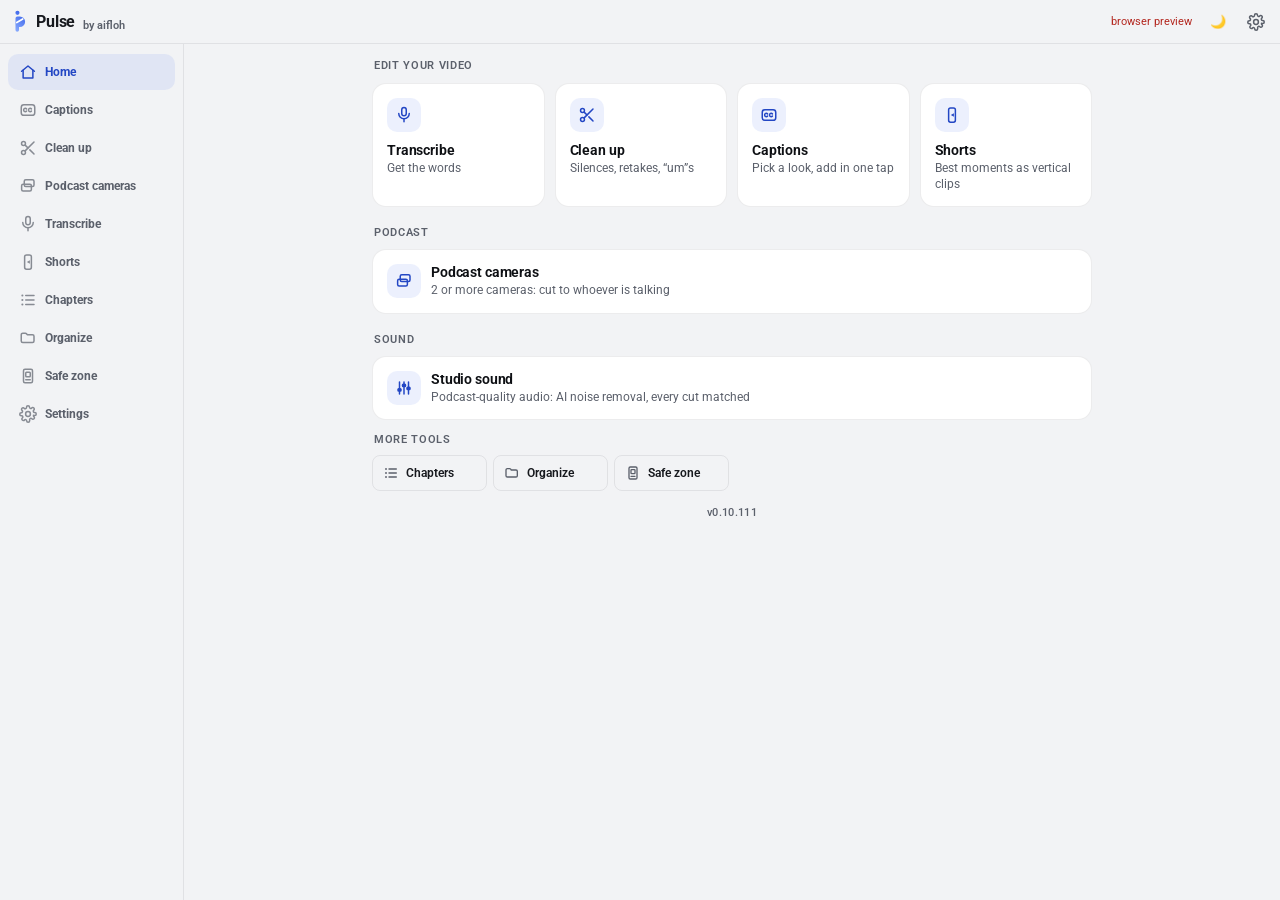
==== commit 37a1eb4f: "Toggles: a label and its '(note)' wrap together Eight toggles outside the caption editor had their t" ====
--- a/CutPilot/index.html
+++ b/CutPilot/index.html
@@ -10,9 +10,9 @@
   <!-- Caption faces — loaded as web fonts so the chosen font renders in the
        live preview AND the canvas-rendered PNGs even if it isn't installed. -->
   <link href="https://fonts.googleapis.com/css2?family=Anton&family=Bebas+Neue&family=Archivo+Black&family=Fjalla+One&family=Bangers&family=Luckiest+Guy&family=Alfa+Slab+One&family=Bungee&family=Titan+One&family=Passion+One&family=Permanent+Marker&family=Pacifico&family=Shadows+Into+Light&family=Montserrat:wght@400;500;600;700;800;900&family=Poppins:wght@400;500;600;700;800;900&family=Inter:wght@400;500;600;700;800;900&family=Oswald:wght@400;700&family=Roboto:wght@400;700&family=Open+Sans:wght@400;700&family=Lato:wght@400;700&family=Raleway:wght@400;700&family=Work+Sans:wght@400;700&family=Nunito:wght@400;700&family=Rubik:wght@400;700;800;900&family=DM+Sans:wght@400;500;700&family=Outfit:wght@400;500;600;700;800;900&family=Sora:wght@400;500;600;700;800&family=Barlow:wght@400;700&family=Manrope:wght@400;500;600;700;800&family=Teko:wght@400;500;600;700&family=Playfair+Display:ital,wght@0,400;0,600;0,700;0,800;1,600;1,700;1,800&family=Merriweather:wght@400;700&family=Lora:wght@400;700&family=JetBrains+Mono:wght@400;700&family=Roboto+Mono:wght@400;700&family=Space+Mono:wght@400;700&family=Caveat:wght@400;700&family=Arvo:wght@400;700&family=Space+Grotesk:wght@400;500;600;700&family=Syne:wght@600;700;800&family=Unbounded:wght@600;700;800;900&family=DM+Serif+Display:ital@0;1&family=EB+Garamond:ital,wght@0,400;0,500;0,600;0,700;1,400;1,500&family=Baloo+2:wght@400;500;600;700;800&family=Mukta:wght@400;500;600;700;800&family=Hind:wght@400;500;600;700&family=Anek+Devanagari:wght@400;500;600;700;800&family=Rozha+One&family=Kalam:wght@400;700&family=Tiro+Devanagari+Hindi:ital@0;1&display=swap" rel="stylesheet">
-  <link rel="stylesheet" href="css/style.css?v=v0.10.117">
-  <link rel="stylesheet" href="css/organize.css?v=v0.10.117">
-  <link rel="stylesheet" href="css/studio.css?v=v0.10.117">
+  <link rel="stylesheet" href="css/style.css?v=v0.10.111">
+  <link rel="stylesheet" href="css/organize.css?v=v0.10.111">
+  <link rel="stylesheet" href="css/studio.css?v=v0.10.111">
 </head>
 <body class="theme-light" data-page="home">
   <!-- ONE navigation row (≤ 12 % of a 400 px-tall panel). Home is the menu;
@@ -45,9 +45,6 @@
     <button class="tab active" data-tab="home"><span><svg class="tab-ic" viewBox="0 0 24 24" fill="none" stroke="currentColor" stroke-width="2" stroke-linecap="round" stroke-linejoin="round"><path d="M3.5 11 12 4l8.5 7"/><path d="M5.5 9.5V20h13V9.5"/></svg></span>Home</button>
     <button class="tab" data-tab="captions"><span><svg class="tab-ic" viewBox="0 0 24 24" fill="none" stroke="currentColor" stroke-width="2" stroke-linecap="round" stroke-linejoin="round"><rect x="3" y="5" width="18" height="14" rx="3.5"/><path d="M10 10.5a2.2 2.2 0 1 0 0 3"/><path d="M16.5 10.5a2.2 2.2 0 1 0 0 3"/></svg></span>Captions</button>
     <button class="tab" data-tab="silence"><span><svg class="tab-ic" viewBox="0 0 24 24" fill="none" stroke="currentColor" stroke-width="2" stroke-linecap="round" stroke-linejoin="round"><circle cx="6" cy="6" r="2.6"/><circle cx="6" cy="18" r="2.6"/><line x1="20" y1="4" x2="8.5" y2="15.5"/><line x1="14.5" y1="14.5" x2="20" y2="20"/><line x1="8.5" y1="8.5" x2="12" y2="12"/></svg></span>Clean up</button>
-    <button class="tab" data-tab="sound"><span><svg class="tab-ic" viewBox="0 0 24 24" fill="none" stroke="currentColor" stroke-width="2" stroke-linecap="round" stroke-linejoin="round"><line x1="6" y1="4" x2="6" y2="20"/><line x1="12" y1="4" x2="12" y2="20"/><line x1="18" y1="4" x2="18" y2="20"/><line x1="4" y1="14" x2="8" y2="14"/><line x1="10" y1="9" x2="14" y2="9"/><line x1="16" y1="16" x2="20" y2="16"/></svg></span>Studio sound</button>
-    <button class="tab" data-tab="background"><span><svg class="tab-ic" viewBox="0 0 24 24" fill="none" stroke="currentColor" stroke-width="2" stroke-linecap="round" stroke-linejoin="round"><rect x="3" y="4" width="18" height="16" rx="2"/><circle cx="12" cy="10" r="3"/><path d="M6.5 20a5.5 5.5 0 0 1 11 0"/></svg></span>Remove background</button>
-    <button class="tab" data-tab="broll"><span><svg class="tab-ic" viewBox="0 0 24 24" fill="none" stroke="currentColor" stroke-width="2" stroke-linecap="round" stroke-linejoin="round"><rect x="3" y="5" width="18" height="14" rx="2"/><path d="m10 9 5 3-5 3Z"/></svg></span>B-roll</button>
     <button class="tab" data-tab="multicam"><span><svg class="tab-ic" viewBox="0 0 24 24" fill="none" stroke="currentColor" stroke-width="2" stroke-linecap="round" stroke-linejoin="round"><rect x="7" y="3.5" width="13" height="9" rx="2"/><rect x="3.5" y="9.5" width="13" height="9" rx="2"/></svg></span>Podcast cameras</button>
     <button class="tab" data-tab="transcribe"><span><svg class="tab-ic" viewBox="0 0 24 24" fill="none" stroke="currentColor" stroke-width="2" stroke-linecap="round" stroke-linejoin="round"><rect x="9" y="2" width="6" height="11" rx="3"/><path d="M5 10a7 7 0 0 0 14 0"/><line x1="12" y1="17" x2="12" y2="21"/></svg></span>Transcribe</button>
     <button class="tab" data-tab="shorts"><span><svg class="tab-ic" viewBox="0 0 24 24" fill="none" stroke="currentColor" stroke-width="2" stroke-linecap="round" stroke-linejoin="round"><rect x="7.5" y="2.5" width="9" height="19" rx="2.5"/><path d="M10.5 12l4 -2.3v4.6Z" fill="currentColor" stroke="none"/></svg></span>Shorts</button>
@@ -95,7 +92,7 @@
     </div>
     <div class="tile-head">Sound</div>
     <div class="home-tasks tiles">
-      <button id="home-studio" class="task-card tile tile-wide" type="button" data-go="sound">
+      <button id="home-studio" class="task-card tile tile-wide" type="button" data-go="silence">
         <span class="task-ic"><svg viewBox="0 0 24 24" fill="none" stroke="currentColor" stroke-width="2" stroke-linecap="round" stroke-linejoin="round"><line x1="6" y1="4" x2="6" y2="20"/><line x1="12" y1="4" x2="12" y2="20"/><line x1="18" y1="4" x2="18" y2="20"/><rect x="4" y="13" width="4" height="3" rx="1" fill="currentColor"/><rect x="10" y="7" width="4" height="3" rx="1" fill="currentColor"/><rect x="16" y="11" width="4" height="3" rx="1" fill="currentColor"/></svg></span>
         <span class="task-txt"><span class="task-name">Studio sound</span><span class="task-sub">Podcast-quality audio: AI noise removal, every cut matched</span></span>
       </button>
@@ -106,11 +103,9 @@
         <button id="home-chapters" class="tool-btn" type="button" data-go="chapters"><svg viewBox="0 0 24 24" fill="none" stroke="currentColor" stroke-width="2" stroke-linecap="round" stroke-linejoin="round"><line x1="9" y1="6" x2="20" y2="6"/><line x1="9" y1="12" x2="20" y2="12"/><line x1="9" y1="18" x2="20" y2="18"/><circle cx="4.5" cy="6" r="1.4" fill="currentColor" stroke="none"/><circle cx="4.5" cy="12" r="1.4" fill="currentColor" stroke="none"/><circle cx="4.5" cy="18" r="1.4" fill="currentColor" stroke="none"/></svg>Chapters</button>
         <button id="home-organize" class="tool-btn" type="button" data-go="organize"><svg viewBox="0 0 24 24" fill="none" stroke="currentColor" stroke-width="2" stroke-linecap="round" stroke-linejoin="round"><path d="M3 7.5a2 2 0 0 1 2-2h3.4a2 2 0 0 1 1.6.8l.9 1.2h7.1a2 2 0 0 1 2 2v6.5a2 2 0 0 1-2 2H5a2 2 0 0 1-2-2Z"/></svg>Organize</button>
         <button id="home-safezone" class="tool-btn" type="button" data-go="safezone"><svg viewBox="0 0 24 24" fill="none" stroke="currentColor" stroke-width="2" stroke-linecap="round" stroke-linejoin="round"><rect x="6" y="3" width="12" height="18" rx="2"/><rect x="9" y="7" width="6" height="6" rx="1"/><line x1="9" y1="17" x2="15" y2="17"/></svg>Safe zone</button>
-        <button id="home-greenscreen" class="tool-btn" type="button" data-go="background"><svg viewBox="0 0 24 24" fill="none" stroke="currentColor" stroke-width="2" stroke-linecap="round" stroke-linejoin="round"><rect x="3" y="4" width="18" height="16" rx="2"/><circle cx="12" cy="10" r="2.6"/><path d="M7.5 20c.6-3 2.4-4.6 4.5-4.6s3.9 1.6 4.5 4.6"/></svg>Remove background</button>
-        <button id="home-broll" class="tool-btn" type="button" data-go="broll"><svg viewBox="0 0 24 24" fill="none" stroke="currentColor" stroke-width="2" stroke-linecap="round" stroke-linejoin="round"><rect x="3" y="5" width="18" height="14" rx="2"/><path d="m10 9 5 3-5 3Z"/></svg>B-roll</button>
-      </div>
-    </div>
-    <p class="home-foot"><span id="ver" class="ver">v0.10.117</span></p>
+      </div>
+    </div>
+    <p class="home-foot"><span id="ver" class="ver">v0.10.111</span></p>
   </section>
 
   <!-- ============================ TRANSCRIBE ============================ -->
@@ -145,24 +140,19 @@
       <div class="page-actions">
         <button id="btn-tr-auto-ai" class="hero-btn" title="Turn your clip's speech into words">Transcribe</button>
       </div>
-      <!-- 📄 the script you spoke (Word, text or pasted) fixes every word, timing kept -->
-      <div class="tr-script" id="script-drawer">
-        <div class="row tight">
-          <span class="dim">Have the script?</span>
-          <button id="btn-script-load" class="chip-btn" type="button" title="Word (.docx, .doc), text, RTF or a subtitle file">📄 Add Word or text file</button>
-          <button id="btn-script-paste" class="link-btn" type="button">or paste it</button>
-          <button class="info" type="button" data-info="script-info" aria-label="How it works">ⓘ</button>
-        </div>
-        <div class="info-pop hidden" id="script-info">Pulse keeps the <b>timing</b> from the transcript and takes the <b>spelling</b> from your script — names, brands and Hinglish come out right. A script from a different recording is refused, so nothing gets lost.</div>
-        <div id="script-paste" class="hidden">
-          <textarea id="script-text" rows="6" placeholder="Paste your script here…" spellcheck="false" style="width:100%;box-sizing:border-box"></textarea>
-          <button id="btn-script-apply" class="hero-btn small" type="button">Fix words with my script</button>
-        </div>
-        <p class="hint" id="script-status" style="margin:4px 0 0"></p>
-      </div>
+      <div class="tr-inout" id="tr-inout">
+        <p class="hint" id="tr-inout-now" style="margin:6px 0 2px"><b>Only part of the video?</b> Mark <b>In</b> (I) and <b>Out</b> (O) first.</p>
+        <p class="hint" style="margin:0 0 2px"><b>Cut later?</b> The words follow your edit — no need to redo.</p>
+      </div>
+      <label class="check" style="margin:6px 0 0" title="After transcribing, AI corrects words it misheard (e.g. “indiyya” → “India”). Turn off to keep exactly what was heard.">
+        <input type="checkbox" id="tr-aifix" checked> <span>Fix misheard words with AI <span class="dim">(recommended)</span></span>
+      </label>
+      <p class="hint hidden" id="tr-aifix-hint" style="margin:2px 0 0"></p>
       <div class="row tight">
         <button id="btn-tr-edit" class="chip-btn">Review &amp; edit</button>
         <button id="btn-retranscribe" class="chip-btn" title="Listen to the audio again from scratch — only when words came out wrong; cuts and trims are followed by themselves">↻ Redo</button>
+        <button id="btn-mark-hooks" class="chip-btn">Viral hooks</button>
+        <button id="btn-broll" class="chip-btn">B-roll ideas</button>
       </div>
       <div id="tr-tools" class="hidden">
         <div class="row tight">
@@ -171,6 +161,19 @@
           <button id="btn-exp-vtt" class="chip-btn" title="Web subtitle file (.vtt)">VTT</button>
           <button id="btn-exp-txt" class="chip-btn" title="Plain text">Text</button>
         </div>
+        <div class="row tight">
+          <span class="dim">Improve</span>
+          <button id="btn-fix-wording" class="chip-btn">Fix wording (AI)</button>
+          <button id="btn-detect-speakers" class="chip-btn">Detect speakers (AI)</button>
+        </div>
+        <input type="text" id="tr-vocab" placeholder="Names to always spell right, e.g. Aarav, YouTube" style="margin-top:6px" autocomplete="off">
+        <div class="row tight">
+          <span class="dim">Translate to</span>
+          <div id="tr-translate-lang" class="dd-mount" style="flex:1 1 120px;min-width:120px;margin-top:0"></div>
+          <button id="btn-translate" class="chip-btn">Go</button>
+        </div>
+        <p class="hint" style="margin:6px 0 0">These use your free speech key. <button class="info" type="button" data-info="tr-tools-info" aria-label="More about these">ⓘ</button></p>
+        <div class="info-pop hidden" id="tr-tools-info"><b>Fix wording</b> corrects misheard words in any language — run it before translating. <b>Translate</b> replaces the words (your original is kept). <b>Detect speakers</b> is an AI guess, best for clear back-and-forth talk. The key goes in Settings → Auto-transcribe.</div>
       </div>
       <div id="tr-help" class="help-box hidden">
         <b>Easiest:</b> select your clip and tap <b>Transcribe</b> above.
@@ -183,35 +186,19 @@
         </div>
       </div>
       <details class="advanced" id="tr-more">
-        <summary>More options</summary>
-        <div class="tr-inout" id="tr-inout">
-          <p class="hint" id="tr-inout-now" style="margin:6px 0 2px"><b>Only part of the video?</b> Mark <b>In</b> (I) and <b>Out</b> (O) first.</p>
-          <p class="hint" style="margin:0 0 2px"><b>Cut later?</b> The words follow your edit — no need to redo.</p>
-        </div>
-        <label class="check" style="margin:6px 0 0" title="After transcribing, AI corrects words it misheard (e.g. “indiyya” → “India”). Turn off to keep exactly what was heard.">
-          <input type="checkbox" id="tr-aifix" checked> Fix misheard words with AI <span class="dim">(recommended)</span>
-        </label>
-        <p class="hint hidden" id="tr-aifix-hint" style="margin:2px 0 0"></p>
+        <summary>Speech accuracy</summary>
         <label class="fld-full" style="margin-top:0">Accuracy<div id="tr-quality" class="dd-mount"></div></label>
-        <input type="text" id="tr-vocab" placeholder="Names to always spell right, e.g. Aarav, YouTube" style="margin-top:6px" autocomplete="off">
-        <div id="tr-tools-more" class="hidden">
+      </details>
+      <details class="advanced" id="script-drawer">
+        <summary>Fix words with my script</summary>
+        <p class="hint">Paste the script you spoke. <button class="info" type="button" data-info="script-info" aria-label="How it works">ⓘ</button></p>
+        <div class="info-pop hidden" id="script-info">Pulse keeps the <b>timing</b> from the transcript and takes the <b>spelling</b> from your script — names, brands and Hinglish come out right. A script from a different recording is refused, so nothing gets lost.</div>
+        <textarea id="script-text" rows="6" placeholder="Paste your script here…" spellcheck="false" style="width:100%;box-sizing:border-box"></textarea>
         <div class="row tight">
-          <span class="dim">Improve</span>
-          <button id="btn-fix-wording" class="chip-btn">Fix wording (AI)</button>
-          <button id="btn-detect-speakers" class="chip-btn">Detect speakers (AI)</button>
-        </div>
-        <div class="row tight">
-          <span class="dim">Translate to</span>
-          <div id="tr-translate-lang" class="dd-mount" style="flex:1 1 120px;min-width:120px;margin-top:0"></div>
-          <button id="btn-translate" class="chip-btn">Go</button>
-        </div>
-          <p class="hint" style="margin:6px 0 0">These use your free speech key. <button class="info" type="button" data-info="tr-tools-info" aria-label="More about these">ⓘ</button></p>
-        <div class="info-pop hidden" id="tr-tools-info"><b>Fix wording</b> corrects misheard words in any language — run it before translating. <b>Translate</b> replaces the words (your original is kept). <b>Detect speakers</b> is an AI guess, best for clear back-and-forth talk. The key goes in Settings → Auto-transcribe.</div>
-        </div>
-        <div class="row tight">
-          <button id="btn-mark-hooks" class="chip-btn">Viral hooks</button>
-          <button id="btn-broll" class="chip-btn">B-roll ideas</button>
-        </div>
+          <button id="btn-script-load" class="chip-btn">Load script file…</button>
+          <button id="btn-script-apply" class="hero-btn small">Fix words with my script</button>
+        </div>
+        <p class="hint" id="script-status" style="margin:6px 0 0"></p>
       </details>
       <div class="next-step" id="tr-next-hint"><span class="ns-txt"><b>Next:</b> cut the pauses and retakes — or go straight to captions.</span><button type="button" class="hero-btn small" data-go="silence">Clean up ›</button><button type="button" class="chip-btn" data-go="captions">Captions</button></div>
     </div>
@@ -377,7 +364,7 @@
         <button id="btn-back-lib" class="chip-btn" title="Back to all styles">‹ All styles</button>
         <span class="editor-tpl-name" id="editor-tpl-name">Spotlight</span>
         <span class="spacer"></span>
-        <button id="btn-brand-tpl" class="chip-btn" title="Use your brand font, colour and words on this style" aria-label="Use my brand kit">Brand</button>
+        <button id="btn-brand-tpl" class="chip-btn" title="Put my brand kit on this style (font, colour, brand words)" aria-label="Use my brand kit">Brand</button>
         <button id="btn-save-tpl" class="chip-btn" title="Save as my own style" aria-label="Save as my own style">＋ Save</button>
         <button id="btn-dup-tpl" class="chip-btn" title="Duplicate" aria-label="Duplicate">⧉</button>
         <button id="btn-export-tpl" class="chip-btn" title="Save to a file" aria-label="Save to a file">⤴</button>
@@ -422,16 +409,6 @@
           <b id="wc-num">Auto</b>
           <button class="wc-btn" id="wc-plus" type="button" aria-label="More words">+</button>
           <button class="chip-btn" id="wc-full" type="button" title="Auto: whole phrases, fitted to your video">Auto</button>
-        </div>
-        <!-- lines per caption beside words per caption: together they decide what
-             shows at once, so every caption keeps the same shape (Exact look and Editable) -->
-        <div class="wc-bar lines-bar">
-          <span class="wc-label">Lines per caption</span>
-          <div class="seg-control mini" id="c-lines">
-            <button data-l="1" title="Every caption on one line — the words that fit go together">1 line</button>
-            <button data-l="2" class="on" title="Never more than two lines">2 lines</button>
-            <button data-l="0" title="As many lines as each caption needs">Auto</button>
-          </div>
         </div>
         <label class="check sync-line"><input type="checkbox" id="c-sync" checked> Match words to the voice <span id="sync-stat" class="dim"></span></label>
         <div class="wc-bar sync-nudge" id="sync-nudge">
@@ -553,6 +530,13 @@
                 <button data-a="center" class="on">Center</button>
                 <button data-a="right">Right</button>
               </div>
+              <span class="field-label">Lines on screen</span>
+              <div class="seg-control mini" id="c-lines">
+                <button data-l="1" title="Always one line (text shrinks to fit)">Single</button>
+                <button data-l="2" class="on" title="Never more than two lines">Double</button>
+                <button data-l="0" title="Wrap freely">Auto</button>
+              </div>
+              <p class="hint" style="margin:4px 0 0">Single = one line, Double = at most two, Auto = as many as it needs.</p>
               <span class="field-label">Keep clear of app buttons</span>
               <div class="seg-control mini" id="c-safezone">
                 <button data-z="76" class="on">Off</button>
@@ -895,15 +879,8 @@
       <div class="check-grid">
         <label class="check"><input type="checkbox" id="ac-do-silence" checked> Silences</label>
         <label class="check"><input type="checkbox" id="ac-do-takes" checked> Repeated takes</label>
-        <label class="check"><input type="checkbox" id="ac-do-fillers"> Filler words <span class="dim">(um, uh)</span></label>
-      </div>
-      <!-- 📜 the script: with one, Clean up keeps one take of each line (same box as Transcribe → Script) -->
-      <span class="field-label" style="margin-top:8px">Your script <span class="dim">(optional)</span></span>
-      <div class="sz-row" style="margin:4px 0 2px">
-        <button id="cu-script-load" class="chip-btn" type="button" title="Word (.docx, .doc), text, RTF or a subtitle file">📄 Add script</button>
-        <button id="cu-script-clear" class="chip-btn hidden" type="button" aria-label="Remove the script">✕</button>
-      </div>
-      <p class="hint" id="cu-script-state" style="margin:2px 0 8px">With a script, Clean up keeps one take of each line and cuts the rest.</p>
+        <label class="check"><input type="checkbox" id="ac-do-fillers"> <span>Filler words <span class="dim">(um, uh)</span></span></label>
+      </div>
       <div class="page-actions">
         <button id="btn-autoclean" class="hero-btn">Clean up my video</button>
         <div id="autoclean-progress" class="progress hidden"></div>
@@ -945,7 +922,7 @@
       <p class="hint" style="margin-top:4px">YouTube suits most talking videos. <button class="info" type="button" data-info="sil-info" aria-label="What each one does">ⓘ</button></p>
       <div class="info-pop hidden" id="sil-info"><b>YouTube</b>: pauses over 0.5s shortened to 0.3s. <b>Reel</b>: tight, punchy cuts. <b>Podcast</b>: keeps a natural rhythm (only pauses over 0.8s). Pulse sets the level from each mic's own room noise; the Expert numbers are used only when you tick <b>Set by hand</b>. To target one clip, select it first.</div>
 
-      <label class="check"><input type="checkbox" id="opt-fillers"> Also remove filler words <span class="dim">(um, uh, you know…)</span></label>
+      <label class="check"><input type="checkbox" id="opt-fillers"> <span>Also remove filler words <span class="dim">(um, uh, you know…)</span></span></label>
 
       <details class="advanced" style="margin-top:6px">
         <summary>Expert settings</summary>
@@ -960,7 +937,7 @@
           <label>Room around words (s)<input type="number" id="opt-padding" value="0.12" step="0.02" min="0"></label>
           <label>Lone breath under (s)<input type="number" id="opt-minkeep" value="0.25" step="0.05" min="0"></label>
         </div>
-        <label class="check"><input type="checkbox" id="opt-fillers-extra"> Also cut “like”, “so”, “actually” <span class="dim">(may catch real words)</span></label>
+        <label class="check"><input type="checkbox" id="opt-fillers-extra"> <span>Also cut “like”, “so”, “actually” <span class="dim">(may catch real words)</span></span></label>
         <div id="opt-fillers-adv" style="display:none"></div>
       </details>
     </div>
@@ -1033,7 +1010,7 @@
       <div class="info-pop hidden" id="vb-info">It listens again to every voice on your timeline (each mic of a podcast) with a word-for-word listener that keeps every take, tells speakers apart, keeps the last <b>complete</b> take of each line, snaps cuts to the pauses and lists them for you to check. Muted tracks, offline files and steady music are left out — it tells you which. Needs a retake-finder key (Settings).</div>
       <p class="hint" style="margin-top:10px">Also cuts false starts and “let me think” pauses. <button class="info" type="button" data-info="sc-info" aria-label="How it works">ⓘ</button></p>
       <div class="info-pop hidden" id="sc-info">Smart Cleanup reads your whole transcript and also removes <b>false starts</b>, fillers (“um”, “aa”, a stand-alone “matlab”) and <b>“let me think”</b> dead air that silence-cutting can't see, then keeps the last complete take. You check every cut before anything is removed.</div>
-      <label class="check" style="margin:2px 0 8px"><input type="checkbox" id="sc-aggressive"> Tighter cuts <span class="dim">(never mid-sentence)</span></label>
+      <label class="check" style="margin:2px 0 8px"><input type="checkbox" id="sc-aggressive"> <span>Tighter cuts <span class="dim">(never mid-sentence)</span></span></label>
       <button id="btn-smart-cleanup" class="hero-btn">Smart Cleanup (AI)</button>
       <div id="takes-progress" class="progress hidden"></div>
       <div id="takes-results" class="hidden">
@@ -1050,11 +1027,6 @@
       </div>
     </div><!-- /ae-takes -->
     </details><!-- /fine-tune drawer -->
-      <div class="next-step" id="cu-next"><span class="ns-txt"><b>Next:</b> add captions to the cleaned-up video.</span><button type="button" class="hero-btn small" data-go="captions">Captions ›</button></div>
-  </section>
-
-  <!-- ========================== STUDIO SOUND ========================== -->
-  <section id="tab-sound" class="tab-page">
     <!-- 🎚 Studio sound: noise, hum, even voices, loudness (js/studio.js) -->
     <div class="card" id="ss-card">
       <div class="step-head"><span class="step-title">Studio sound</span>
@@ -1080,40 +1052,6 @@
       <button id="btn-studio-sound" class="hero-btn" type="button">Make it sound studio</button>
       <p class="hint hidden" id="ss-result" style="margin-top:6px"></p>
     </div>
-  </section>
-
-  <!-- ======================== REMOVE BACKGROUND ======================== -->
-  <section id="tab-background" class="tab-page">
-    <!-- 🟩 Green screen: Premiere's Ultra Key, colour sampled (js/greenscreen.js) -->
-    <div class="card" id="gs-card">
-      <div class="step-head"><span class="step-title">Green screen</span>
-        <button class="info" type="button" data-info="gs-info" aria-label="What it does">ⓘ</button></div>
-      <p class="hint">Select your green or blue screen clips, then pick a key.</p>
-      <div class="info-pop hidden" id="gs-info">Pulse reads a frame of each selected clip, finds the backdrop colour, and puts Premiere's own Ultra Key on the clip with that colour. It plays live and stays editable in Effect Controls → Ultra Key; nothing is rendered or uploaded. Put your new background on the track below. Tap again after changing a clip to sample it fresh.</div>
-      <button id="btn-green-screen" class="hero-btn" type="button">Quick key — instant</button>
-      <button id="btn-pro-key" class="hero-btn alt" type="button" style="margin-top:6px">Pro key — best edges</button>
-      <p class="hint" id="gs-pro-hint" style="margin:4px 0 0">Uneven light, hair, white clothes? Use <b>Pro</b>.</p>
-      <div class="row tight hidden" id="gs-pro-setup">
-        <button type="button" class="chip-btn" id="btn-pro-setup">⬇️ Set up Pro key (one time, about 6 GB)</button>
-      </div>
-      <p class="hint hidden" id="gs-result" style="margin-top:6px"></p>
-    </div>
-    <!-- ✂️ Cut out anything: SAM 2.1 + ViTMatte, any footage (js/greenscreen.js, py/remove_anything.py) -->
-    <div class="card" id="ra-card">
-      <div class="step-head"><span class="step-title">Cut out anything</span>
-        <button class="info" type="button" data-info="ra-info" aria-label="What it does">ⓘ</button></div>
-      <p class="hint">Any video: keep a person, drop the rest.</p>
-      <div class="info-pop hidden" id="ra-info">Select one clip, tap the button, and click what to keep on its first frame (a few spots — face, body, anything they hold; Alt-click what to leave out). Preview shows that frame cut out; then Cut out follows it through the whole clip and softens the edges for hair and motion. The result goes on a new track above with transparency; the original is switched off, not deleted. Runs on this computer — about 1.6 seconds a frame.</div>
-      <button id="btn-ra-open" class="hero-btn" type="button">Choose what to keep…</button>
-      <div class="row tight hidden" id="ra-setup">
-        <button type="button" class="chip-btn" id="btn-ra-setup">⬇️ Set up Cut out (one time, about 1.5 GB)</button>
-      </div>
-      <p class="hint hidden" id="ra-result" style="margin-top:6px"></p>
-    </div>
-  </section>
-
-  <!-- ============================== B-ROLL ============================== -->
-  <section id="tab-broll" class="tab-page">
     <!-- 🎞 B-roll on keywords (js/broll.js) -->
     <div class="card" id="br-card">
       <div class="step-head"><span class="step-title">B-roll on keywords</span>
@@ -1130,6 +1068,7 @@
       <button id="btn-broll-add" class="hero-btn" type="button">Add B-roll</button>
       <p class="hint hidden" id="br-result" style="margin-top:6px"></p>
     </div>
+      <div class="next-step" id="cu-next"><span class="ns-txt"><b>Next:</b> add captions to the cleaned-up video.</span><button type="button" class="hero-btn small" data-go="captions">Captions ›</button></div>
   </section>
 
   <!-- =============================== SHORTS ============================= -->
@@ -1362,7 +1301,7 @@
       <!-- director controls (shared by follow + transcript) — tucked away -->
       <details id="mc-director-opts" class="advanced hidden">
         <summary>Fine-tune (optional)</summary>
-        <label class="check"><input type="checkbox" id="mc-autosync"> Camera mics a little late? Line them up while listening <span class="dim">(your clips don't move — leave off when each person wears a mic)</span></label>
+        <label class="check"><input type="checkbox" id="mc-autosync"> <span>Camera mics a little late? Line them up while listening <span class="dim">(your clips don't move — leave off when each person wears a mic)</span></span></label>
         <label>Shortest shot (s) <span class="val" id="mc-minseg-val">2</span>
           <input type="range" id="mc-minseg" min="1.5" max="5" step="0.1" value="2">
         </label>
@@ -1481,7 +1420,7 @@
         <label class="fld-full" id="set-dg-row">Retake-finder key <span class="dim">(also transcribes)</span>
           <input type="password" id="set-dg-key" placeholder="paste your key…" autocomplete="off" spellcheck="false">
         </label>
-        <p class="hint" style="margin-top:6px">You need only one key: the one for the Accuracy you picked.</p>
+        <p class="hint" style="margin-top:6px">One key is enough — paste it in the box that matches your choice.</p>
       </details>
     </div>
 
@@ -1504,23 +1443,23 @@
     <!-- 🏷 Brand kit (js/brandkit.js) -->
     <div class="card" id="bk-card">
       <div class="step-head"><span class="step-title">Brand kit</span>
-        <button class="info" type="button" data-info="bk-info" aria-label="Where your brand kit is used">ⓘ</button></div>
+        <button class="info" type="button" data-info="bk-info" aria-label="Where it is used">ⓘ</button></div>
       <p class="hint">Your channel's look, saved once, used everywhere.</p>
       <div class="info-pop hidden" id="bk-info">Captions: tap <b>Brand</b> in a style's editor to put your font and colour on it (and colour your brand words). Safe zone: <b>My branding</b> starts with your name and logo. Publish kit signs as your channel.</div>
       <label class="fld-full">Channel name<input type="text" id="bk-channel" maxlength="40" placeholder="@yourchannel"></label>
       <div class="sz-row" style="margin:6px 0">
-        <button id="bk-logo-pick" class="chip-btn" type="button">Add logo</button>
+        <button id="bk-logo-pick" class="chip-btn" type="button">Logo…</button>
         <img id="bk-logo-img" class="hidden" alt="Your logo" style="height:28px;width:auto;border-radius:6px">
         <button id="bk-logo-clear" class="chip-btn hidden" type="button" aria-label="Remove logo">✕</button>
       </div>
-      <div class="fld-full">Brand colour <span id="bk-accent-mount"></span><input type="hidden" id="bk-accent" value="#ffd400"><span class="hint" style="display:block;font-weight:400;margin:2px 0 0">Colours the word being spoken</span></div>
-      <label class="fld-full">Brand font<div id="bk-font-mount" class="dd-mount"></div><input type="hidden" id="bk-font" value=""></label>
-      <label class="fld-full">Brand words<input type="text" id="bk-words" maxlength="200" placeholder="e.g. Pulse, aifloh"><span class="hint" style="display:block;font-weight:400;margin:2px 0 0">Shown in your brand colour</span></label>
+      <label class="fld-full">Brand colour<input type="color" id="bk-accent" value="#ffd400"></label>
+      <label class="fld-full">Brand font<select id="bk-font"><option value="">Keep each style's own</option></select></label>
+      <label class="fld-full">Brand words<input type="text" id="bk-words" maxlength="200" placeholder="channel or product names, comma-separated"></label>
     </div>
     <div class="card">
       <div class="step-head"><span class="step-title">Look</span></div>
-      <span class="field-label" style="margin-top:0">Theme</span>
-      <div class="seg-control" id="set-theme" role="group" aria-label="Theme">
+      <span class="field-label" style="margin-top:0">Colours</span>
+      <div class="seg-control" id="set-theme" role="group" aria-label="Colours">
         <button type="button" data-theme="auto" class="on">Match Premiere</button>
         <button type="button" data-theme="light">Light</button>
         <button type="button" data-theme="dark">Dark</button>
@@ -1536,8 +1475,8 @@
     <div class="card">
       <div class="step-head"><span class="step-title">Retake finder</span>
         <button class="info" type="button" data-info="vbk-info" aria-label="Why a second key?">ⓘ</button></div>
-      <p class="hint">Finds every retake, even lines you read twice.</p>
-      <div class="info-pop hidden" id="vbk-info">The speech key tidies away lines you read twice, so Pulse can't spot the retake. A key from <b>deepgram.com</b> or <b>assemblyai.com</b> (both free to start) keeps every word. Pulse uses it only to find retakes.</div>
+      <p class="hint">Needed for the best retake finder.</p>
+      <div class="info-pop hidden" id="vbk-info">Removing retakes needs words that keep <b>every</b> re-read — the normal speech key cleans those away. A key from <b>deepgram.com</b> or <b>assemblyai.com</b> (both have free plans) is used just for finding retakes.</div>
       <label class="fld-full" style="margin-top:4px">Service
         <select id="set-vb-provider">
           <option value="deepgram" selected>deepgram.com (best)</option>
@@ -1554,8 +1493,8 @@
     </div>
 
     <div class="card">
-      <div class="step-head"><span class="step-title">Licence</span><span id="lic-state" class="badge">checking…</span></div>
-      <p class="hint">Enter your licence key to unlock Pulse for good.</p>
+      <div class="step-head"><span class="step-title">License</span><span id="lic-state" class="badge">checking…</span></div>
+      <p class="hint">Enter your license key to unlock Pulse for good.</p>
       <div class="row tight">
         <input type="text" id="set-lic-key" placeholder="PULSE-XXXX-XXXX-XXXX-XXXX" autocomplete="off" spellcheck="false">
         <button id="btn-activate-lic" class="chip-btn">Activate</button>
@@ -1565,12 +1504,12 @@
 
     <div class="card">
       <div class="step-head"><span class="step-title">Help &amp; diagnostics</span><span class="badge" id="diag-count">0</span></div>
-      <p class="hint">Something wrong? Copy diagnostics and send them to aifloh. <button class="info" type="button" data-info="diag-info" aria-label="What is included">ⓘ</button></p>
-      <div class="info-pop hidden" id="diag-info">Make the problem happen, then tap <b>Copy diagnostics</b> and paste it to aifloh. It captures the exact error so the real bug gets fixed. <b>No keys are included.</b><span class="tester-only"> <b>Test everything</b> checks Pulse inside Premiere without touching your timeline.</span></div>
+      <p class="hint">Something wrong? Copy diagnostics and send them to aiFloh. <button class="info" type="button" data-info="diag-info" aria-label="What is included">ⓘ</button></p>
+      <div class="info-pop hidden" id="diag-info">Make the problem happen, then tap <b>Copy diagnostics</b> and paste it to aiFloh. It captures the exact error so the real bug gets fixed. <b>No keys are included.</b><span class="tester-only"> <b>Test everything</b> checks Pulse inside Premiere without touching your timeline.</span></div>
       <div class="row tight">
         <button id="btn-diag-copy" class="chip-btn">Copy diagnostics</button>
         <button id="btn-selftest" class="chip-btn tester-only" title="Pulse tests itself inside Premiere — renders real frames in a temporary sequence and checks the words show. Your timeline is never touched.">Test everything</button>
-        <button id="btn-install-fonts" class="chip-btn" title="Installs the free fonts the caption styles use, so editable captions match. Restart Premiere once after.">Install caption fonts</button>
+        <button id="btn-install-fonts" class="chip-btn" title="Installs the free Google fonts the caption styles use into your own fonts folder, so editable captions in Premiere use the same fonts as the image captions. Restart Premiere once afterwards.">Install caption fonts</button>
         <button id="btn-style-test" class="chip-btn tester-only" title="Premiere draws every caption style as an editable caption and Pulse compares it with the image caption. Sheets and a report go to Desktop › Pulse Caption Test. Your timeline is never touched.">Test caption styles</button>
         <button id="btn-diag-clear" class="chip-btn tester-only">Clear</button>
         <pre id="selftest-out" class="diag-out hidden"></pre>
@@ -1592,20 +1531,20 @@
     <div class="card">
       <details class="advanced" style="margin-top:0">
         <summary>Advanced</summary>
-        <label class="check"><input type="checkbox" id="set-enhance-audio" checked> Clean the audio before transcribing <span class="dim">(your media is never changed)</span></label>
-        <label class="check"><input type="checkbox" id="set-precise-timing" checked> Precise word timing <span class="dim">(tighter highlight)</span></label>
+        <label class="check"><input type="checkbox" id="set-enhance-audio" checked> <span>Clean the audio before transcribing <span class="dim">(your media is never changed)</span></span></label>
+        <label class="check"><input type="checkbox" id="set-precise-timing" checked> <span>Precise word timing <span class="dim">(tighter highlight)</span></span></label>
         <label class="check"><input type="checkbox" id="set-dropframe"> My projects are 29.97 or 59.94 fps</label>
-        <button id="btn-save-settings" class="hero-btn small">Save these options</button>
+        <button id="btn-save-settings" class="hero-btn small">Save settings</button>
         <label class="fld-full">Audio engine location <span class="dim">(only if the download can't run)</span>
           <div class="row tight" style="margin-top:0">
             <input type="text" id="set-ffmpeg" placeholder="choose the audio engine file…">
-            <button id="btn-ffmpeg-pick" class="chip-btn" aria-label="Choose the audio engine file">…</button>
+            <button id="btn-ffmpeg-pick" class="chip-btn" aria-label="Choose the file">…</button>
           </div>
         </label>
         <span class="field-label">Extra Premiere template folders</span>
         <p class="hint" style="margin:4px 0 6px">Your own template packs show up in the gallery.</p>
         <div id="mogrt-folders" class="mogrt-folders"></div>
-        <button id="btn-add-mogrt-folder" class="hero-btn small alt">Add template folder…</button>
+        <button id="btn-add-mogrt-folder" class="hero-btn small alt">Add folder…</button>
         <div class="row tight" style="margin-top:12px">
           <button id="btn-clean-caps" class="chip-btn" title="Delete every caption track Pulse added to this sequence (your video and audio are untouched)">Remove all Pulse captions</button>
           <button id="cmdk-open" class="chip-btn cmdk-open" title="Quick actions — Ctrl/Cmd K">Quick commands (⌘K)</button>
@@ -1613,7 +1552,7 @@
       </details>
     </div>
 
-    <p class="hint center" id="ver-foot">Pulse v0.10.117 · Clean up · Podcast cameras · Captions · Chapters · Organize</p>
+    <p class="hint center" id="ver-foot">Pulse v0.10.111 · auto-edit · multicam · captions · chapters · organize</p>
   </section>
 
   <!-- ============================== ORGANIZE ============================ -->
@@ -1751,38 +1690,37 @@
     </div>
   </div>
 
-  <script src="js/lib/cep-bridge.js?v=v0.10.117"></script>
-  <script src="js/silence.js?v=v0.10.117"></script>
-  <script src="js/audio.js?v=v0.10.117"></script>
-  <script src="js/captions.js?v=v0.10.117"></script>
-  <script src="js/ass.js?v=v0.10.117"></script>
-  <script src="js/render.js?v=v0.10.117"></script>
-  <script src="js/multicam.js?v=v0.10.117"></script>
-  <script src="js/voices.js?v=v0.10.117"></script>
-  <script src="js/sfx.js?v=v0.10.117"></script>
-  <script src="js/takes.js?v=v0.10.117"></script>
-  <script src="js/smartedit.js?v=v0.10.117"></script>
-  <script src="js/apierr.js?v=v0.10.117"></script>
-  <script src="js/verbatim.js?v=v0.10.117"></script>
-  <script src="js/reframe.js?v=v0.10.117"></script>
-  <script src="js/scriptalign.js?v=v0.10.117"></script>
-  <script src="js/transcript.js?v=v0.10.117"></script>
-  <script src="js/fonts.js?v=v0.10.117"></script>
-  <script src="js/command.js?v=v0.10.117"></script>
-  <script src="js/chapters.js?v=v0.10.117"></script>
-  <script src="js/align.js?v=v0.10.117"></script>
-  <script src="js/shorts.js?v=v0.10.117"></script>
-  <script src="js/lib/pico.js?v=v0.10.117"></script>
-  <script src="js/lib/facefinder.js?v=v0.10.117"></script>
-  <script src="js/podshort.js?v=v0.10.117"></script>
-  <script src="js/main.js?v=v0.10.117"></script>
-  <script src="js/organize.js?v=v0.10.117"></script>
-  <script src="js/safezone.js?v=v0.10.117"></script>
-  <script src="js/studio.js?v=v0.10.117"></script>
-  <script src="js/greenscreen.js?v=v0.10.117"></script>
-  <script src="js/publish.js?v=v0.10.117"></script>
-  <script src="js/hookcheck.js?v=v0.10.117"></script>
-  <script src="js/brandkit.js?v=v0.10.117"></script>
-  <script src="js/broll.js?v=v0.10.117"></script>
+  <script src="js/lib/cep-bridge.js?v=v0.10.111"></script>
+  <script src="js/silence.js?v=v0.10.111"></script>
+  <script src="js/audio.js?v=v0.10.111"></script>
+  <script src="js/captions.js?v=v0.10.111"></script>
+  <script src="js/ass.js?v=v0.10.111"></script>
+  <script src="js/render.js?v=v0.10.111"></script>
+  <script src="js/multicam.js?v=v0.10.111"></script>
+  <script src="js/voices.js?v=v0.10.111"></script>
+  <script src="js/sfx.js?v=v0.10.111"></script>
+  <script src="js/takes.js?v=v0.10.111"></script>
+  <script src="js/smartedit.js?v=v0.10.111"></script>
+  <script src="js/apierr.js?v=v0.10.111"></script>
+  <script src="js/verbatim.js?v=v0.10.111"></script>
+  <script src="js/reframe.js?v=v0.10.111"></script>
+  <script src="js/scriptalign.js?v=v0.10.111"></script>
+  <script src="js/transcript.js?v=v0.10.111"></script>
+  <script src="js/fonts.js?v=v0.10.111"></script>
+  <script src="js/command.js?v=v0.10.111"></script>
+  <script src="js/chapters.js?v=v0.10.111"></script>
+  <script src="js/align.js?v=v0.10.111"></script>
+  <script src="js/shorts.js?v=v0.10.111"></script>
+  <script src="js/lib/pico.js?v=v0.10.111"></script>
+  <script src="js/lib/facefinder.js?v=v0.10.111"></script>
+  <script src="js/podshort.js?v=v0.10.111"></script>
+  <script src="js/main.js?v=v0.10.111"></script>
+  <script src="js/organize.js?v=v0.10.111"></script>
+  <script src="js/safezone.js?v=v0.10.111"></script>
+  <script src="js/studio.js?v=v0.10.111"></script>
+  <script src="js/publish.js?v=v0.10.111"></script>
+  <script src="js/hookcheck.js?v=v0.10.111"></script>
+  <script src="js/brandkit.js?v=v0.10.111"></script>
+  <script src="js/broll.js?v=v0.10.111"></script>
 </body>
 </html>
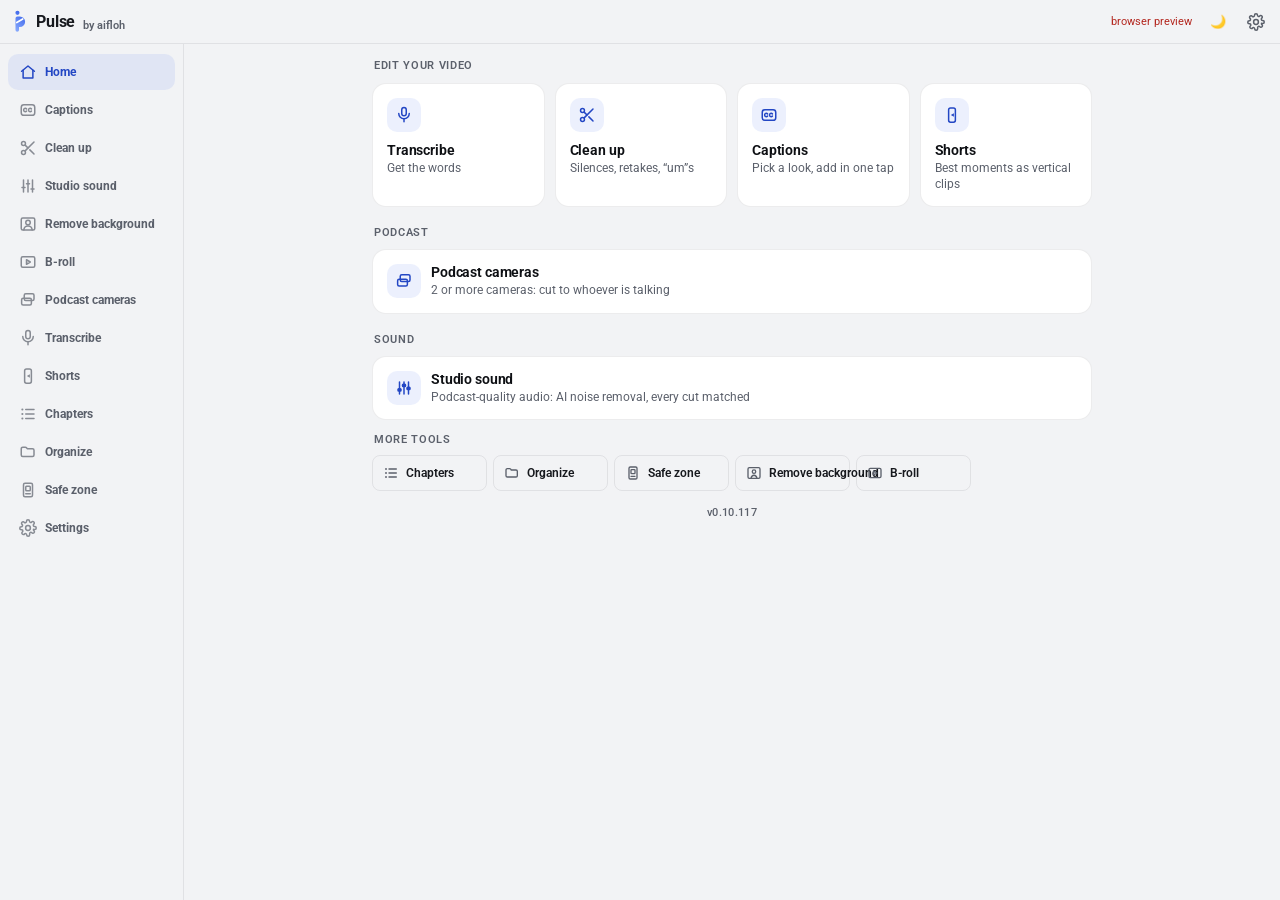
==== commit ca099515: "Merge remote branch into the local Clean up work; fixes found testing in Premiere Merge: keeps the 2" ====
--- a/CutPilot/index.html
+++ b/CutPilot/index.html
@@ -10,9 +10,9 @@
   <!-- Caption faces — loaded as web fonts so the chosen font renders in the
        live preview AND the canvas-rendered PNGs even if it isn't installed. -->
   <link href="https://fonts.googleapis.com/css2?family=Anton&family=Bebas+Neue&family=Archivo+Black&family=Fjalla+One&family=Bangers&family=Luckiest+Guy&family=Alfa+Slab+One&family=Bungee&family=Titan+One&family=Passion+One&family=Permanent+Marker&family=Pacifico&family=Shadows+Into+Light&family=Montserrat:wght@400;500;600;700;800;900&family=Poppins:wght@400;500;600;700;800;900&family=Inter:wght@400;500;600;700;800;900&family=Oswald:wght@400;700&family=Roboto:wght@400;700&family=Open+Sans:wght@400;700&family=Lato:wght@400;700&family=Raleway:wght@400;700&family=Work+Sans:wght@400;700&family=Nunito:wght@400;700&family=Rubik:wght@400;700;800;900&family=DM+Sans:wght@400;500;700&family=Outfit:wght@400;500;600;700;800;900&family=Sora:wght@400;500;600;700;800&family=Barlow:wght@400;700&family=Manrope:wght@400;500;600;700;800&family=Teko:wght@400;500;600;700&family=Playfair+Display:ital,wght@0,400;0,600;0,700;0,800;1,600;1,700;1,800&family=Merriweather:wght@400;700&family=Lora:wght@400;700&family=JetBrains+Mono:wght@400;700&family=Roboto+Mono:wght@400;700&family=Space+Mono:wght@400;700&family=Caveat:wght@400;700&family=Arvo:wght@400;700&family=Space+Grotesk:wght@400;500;600;700&family=Syne:wght@600;700;800&family=Unbounded:wght@600;700;800;900&family=DM+Serif+Display:ital@0;1&family=EB+Garamond:ital,wght@0,400;0,500;0,600;0,700;1,400;1,500&family=Baloo+2:wght@400;500;600;700;800&family=Mukta:wght@400;500;600;700;800&family=Hind:wght@400;500;600;700&family=Anek+Devanagari:wght@400;500;600;700;800&family=Rozha+One&family=Kalam:wght@400;700&family=Tiro+Devanagari+Hindi:ital@0;1&display=swap" rel="stylesheet">
-  <link rel="stylesheet" href="css/style.css?v=v0.10.111">
-  <link rel="stylesheet" href="css/organize.css?v=v0.10.111">
-  <link rel="stylesheet" href="css/studio.css?v=v0.10.111">
+  <link rel="stylesheet" href="css/style.css?v=v0.10.117">
+  <link rel="stylesheet" href="css/organize.css?v=v0.10.117">
+  <link rel="stylesheet" href="css/studio.css?v=v0.10.117">
 </head>
 <body class="theme-light" data-page="home">
   <!-- ONE navigation row (≤ 12 % of a 400 px-tall panel). Home is the menu;
@@ -45,6 +45,9 @@
     <button class="tab active" data-tab="home"><span><svg class="tab-ic" viewBox="0 0 24 24" fill="none" stroke="currentColor" stroke-width="2" stroke-linecap="round" stroke-linejoin="round"><path d="M3.5 11 12 4l8.5 7"/><path d="M5.5 9.5V20h13V9.5"/></svg></span>Home</button>
     <button class="tab" data-tab="captions"><span><svg class="tab-ic" viewBox="0 0 24 24" fill="none" stroke="currentColor" stroke-width="2" stroke-linecap="round" stroke-linejoin="round"><rect x="3" y="5" width="18" height="14" rx="3.5"/><path d="M10 10.5a2.2 2.2 0 1 0 0 3"/><path d="M16.5 10.5a2.2 2.2 0 1 0 0 3"/></svg></span>Captions</button>
     <button class="tab" data-tab="silence"><span><svg class="tab-ic" viewBox="0 0 24 24" fill="none" stroke="currentColor" stroke-width="2" stroke-linecap="round" stroke-linejoin="round"><circle cx="6" cy="6" r="2.6"/><circle cx="6" cy="18" r="2.6"/><line x1="20" y1="4" x2="8.5" y2="15.5"/><line x1="14.5" y1="14.5" x2="20" y2="20"/><line x1="8.5" y1="8.5" x2="12" y2="12"/></svg></span>Clean up</button>
+    <button class="tab" data-tab="sound"><span><svg class="tab-ic" viewBox="0 0 24 24" fill="none" stroke="currentColor" stroke-width="2" stroke-linecap="round" stroke-linejoin="round"><line x1="6" y1="4" x2="6" y2="20"/><line x1="12" y1="4" x2="12" y2="20"/><line x1="18" y1="4" x2="18" y2="20"/><line x1="4" y1="14" x2="8" y2="14"/><line x1="10" y1="9" x2="14" y2="9"/><line x1="16" y1="16" x2="20" y2="16"/></svg></span>Studio sound</button>
+    <button class="tab" data-tab="background"><span><svg class="tab-ic" viewBox="0 0 24 24" fill="none" stroke="currentColor" stroke-width="2" stroke-linecap="round" stroke-linejoin="round"><rect x="3" y="4" width="18" height="16" rx="2"/><circle cx="12" cy="10" r="3"/><path d="M6.5 20a5.5 5.5 0 0 1 11 0"/></svg></span>Remove background</button>
+    <button class="tab" data-tab="broll"><span><svg class="tab-ic" viewBox="0 0 24 24" fill="none" stroke="currentColor" stroke-width="2" stroke-linecap="round" stroke-linejoin="round"><rect x="3" y="5" width="18" height="14" rx="2"/><path d="m10 9 5 3-5 3Z"/></svg></span>B-roll</button>
     <button class="tab" data-tab="multicam"><span><svg class="tab-ic" viewBox="0 0 24 24" fill="none" stroke="currentColor" stroke-width="2" stroke-linecap="round" stroke-linejoin="round"><rect x="7" y="3.5" width="13" height="9" rx="2"/><rect x="3.5" y="9.5" width="13" height="9" rx="2"/></svg></span>Podcast cameras</button>
     <button class="tab" data-tab="transcribe"><span><svg class="tab-ic" viewBox="0 0 24 24" fill="none" stroke="currentColor" stroke-width="2" stroke-linecap="round" stroke-linejoin="round"><rect x="9" y="2" width="6" height="11" rx="3"/><path d="M5 10a7 7 0 0 0 14 0"/><line x1="12" y1="17" x2="12" y2="21"/></svg></span>Transcribe</button>
     <button class="tab" data-tab="shorts"><span><svg class="tab-ic" viewBox="0 0 24 24" fill="none" stroke="currentColor" stroke-width="2" stroke-linecap="round" stroke-linejoin="round"><rect x="7.5" y="2.5" width="9" height="19" rx="2.5"/><path d="M10.5 12l4 -2.3v4.6Z" fill="currentColor" stroke="none"/></svg></span>Shorts</button>
@@ -92,7 +95,7 @@
     </div>
     <div class="tile-head">Sound</div>
     <div class="home-tasks tiles">
-      <button id="home-studio" class="task-card tile tile-wide" type="button" data-go="silence">
+      <button id="home-studio" class="task-card tile tile-wide" type="button" data-go="sound">
         <span class="task-ic"><svg viewBox="0 0 24 24" fill="none" stroke="currentColor" stroke-width="2" stroke-linecap="round" stroke-linejoin="round"><line x1="6" y1="4" x2="6" y2="20"/><line x1="12" y1="4" x2="12" y2="20"/><line x1="18" y1="4" x2="18" y2="20"/><rect x="4" y="13" width="4" height="3" rx="1" fill="currentColor"/><rect x="10" y="7" width="4" height="3" rx="1" fill="currentColor"/><rect x="16" y="11" width="4" height="3" rx="1" fill="currentColor"/></svg></span>
         <span class="task-txt"><span class="task-name">Studio sound</span><span class="task-sub">Podcast-quality audio: AI noise removal, every cut matched</span></span>
       </button>
@@ -103,9 +106,11 @@
         <button id="home-chapters" class="tool-btn" type="button" data-go="chapters"><svg viewBox="0 0 24 24" fill="none" stroke="currentColor" stroke-width="2" stroke-linecap="round" stroke-linejoin="round"><line x1="9" y1="6" x2="20" y2="6"/><line x1="9" y1="12" x2="20" y2="12"/><line x1="9" y1="18" x2="20" y2="18"/><circle cx="4.5" cy="6" r="1.4" fill="currentColor" stroke="none"/><circle cx="4.5" cy="12" r="1.4" fill="currentColor" stroke="none"/><circle cx="4.5" cy="18" r="1.4" fill="currentColor" stroke="none"/></svg>Chapters</button>
         <button id="home-organize" class="tool-btn" type="button" data-go="organize"><svg viewBox="0 0 24 24" fill="none" stroke="currentColor" stroke-width="2" stroke-linecap="round" stroke-linejoin="round"><path d="M3 7.5a2 2 0 0 1 2-2h3.4a2 2 0 0 1 1.6.8l.9 1.2h7.1a2 2 0 0 1 2 2v6.5a2 2 0 0 1-2 2H5a2 2 0 0 1-2-2Z"/></svg>Organize</button>
         <button id="home-safezone" class="tool-btn" type="button" data-go="safezone"><svg viewBox="0 0 24 24" fill="none" stroke="currentColor" stroke-width="2" stroke-linecap="round" stroke-linejoin="round"><rect x="6" y="3" width="12" height="18" rx="2"/><rect x="9" y="7" width="6" height="6" rx="1"/><line x1="9" y1="17" x2="15" y2="17"/></svg>Safe zone</button>
-      </div>
-    </div>
-    <p class="home-foot"><span id="ver" class="ver">v0.10.111</span></p>
+        <button id="home-greenscreen" class="tool-btn" type="button" data-go="background"><svg viewBox="0 0 24 24" fill="none" stroke="currentColor" stroke-width="2" stroke-linecap="round" stroke-linejoin="round"><rect x="3" y="4" width="18" height="16" rx="2"/><circle cx="12" cy="10" r="2.6"/><path d="M7.5 20c.6-3 2.4-4.6 4.5-4.6s3.9 1.6 4.5 4.6"/></svg>Remove background</button>
+        <button id="home-broll" class="tool-btn" type="button" data-go="broll"><svg viewBox="0 0 24 24" fill="none" stroke="currentColor" stroke-width="2" stroke-linecap="round" stroke-linejoin="round"><rect x="3" y="5" width="18" height="14" rx="2"/><path d="m10 9 5 3-5 3Z"/></svg>B-roll</button>
+      </div>
+    </div>
+    <p class="home-foot"><span id="ver" class="ver">v0.10.117</span></p>
   </section>
 
   <!-- ============================ TRANSCRIBE ============================ -->
@@ -140,19 +145,24 @@
       <div class="page-actions">
         <button id="btn-tr-auto-ai" class="hero-btn" title="Turn your clip's speech into words">Transcribe</button>
       </div>
-      <div class="tr-inout" id="tr-inout">
-        <p class="hint" id="tr-inout-now" style="margin:6px 0 2px"><b>Only part of the video?</b> Mark <b>In</b> (I) and <b>Out</b> (O) first.</p>
-        <p class="hint" style="margin:0 0 2px"><b>Cut later?</b> The words follow your edit — no need to redo.</p>
-      </div>
-      <label class="check" style="margin:6px 0 0" title="After transcribing, AI corrects words it misheard (e.g. “indiyya” → “India”). Turn off to keep exactly what was heard.">
-        <input type="checkbox" id="tr-aifix" checked> <span>Fix misheard words with AI <span class="dim">(recommended)</span></span>
-      </label>
-      <p class="hint hidden" id="tr-aifix-hint" style="margin:2px 0 0"></p>
-      <div class="row tight">
+      <!-- 📄 the script you spoke (Word, text or pasted) fixes every word, timing kept -->
+      <div class="tr-script" id="script-drawer">
+        <div class="row tight">
+          <span class="dim">Have the script?</span>
+          <button id="btn-script-load" class="chip-btn" type="button" title="Word (.docx, .doc), text, RTF or a subtitle file">📄 Add Word or text file</button>
+          <button id="btn-script-paste" class="link-btn" type="button">or paste it</button>
+          <button class="info" type="button" data-info="script-info" aria-label="How it works">ⓘ</button>
+        </div>
+        <div class="info-pop hidden" id="script-info">Pulse keeps the <b>timing</b> from the transcript and takes the <b>spelling</b> from your script — names, brands and Hinglish come out right. A script from a different recording is refused, so nothing gets lost.</div>
+        <div id="script-paste" class="hidden">
+          <textarea id="script-text" rows="6" placeholder="Paste your script here…" spellcheck="false" style="width:100%;box-sizing:border-box"></textarea>
+          <button id="btn-script-apply" class="hero-btn small" type="button">Fix words with my script</button>
+        </div>
+        <p class="hint" id="script-status" style="margin:4px 0 0"></p>
+      </div>
+      <div class="row tight hidden" id="tr-after">
         <button id="btn-tr-edit" class="chip-btn">Review &amp; edit</button>
         <button id="btn-retranscribe" class="chip-btn" title="Listen to the audio again from scratch — only when words came out wrong; cuts and trims are followed by themselves">↻ Redo</button>
-        <button id="btn-mark-hooks" class="chip-btn">Viral hooks</button>
-        <button id="btn-broll" class="chip-btn">B-roll ideas</button>
       </div>
       <div id="tr-tools" class="hidden">
         <div class="row tight">
@@ -161,19 +171,6 @@
           <button id="btn-exp-vtt" class="chip-btn" title="Web subtitle file (.vtt)">VTT</button>
           <button id="btn-exp-txt" class="chip-btn" title="Plain text">Text</button>
         </div>
-        <div class="row tight">
-          <span class="dim">Improve</span>
-          <button id="btn-fix-wording" class="chip-btn">Fix wording (AI)</button>
-          <button id="btn-detect-speakers" class="chip-btn">Detect speakers (AI)</button>
-        </div>
-        <input type="text" id="tr-vocab" placeholder="Names to always spell right, e.g. Aarav, YouTube" style="margin-top:6px" autocomplete="off">
-        <div class="row tight">
-          <span class="dim">Translate to</span>
-          <div id="tr-translate-lang" class="dd-mount" style="flex:1 1 120px;min-width:120px;margin-top:0"></div>
-          <button id="btn-translate" class="chip-btn">Go</button>
-        </div>
-        <p class="hint" style="margin:6px 0 0">These use your free speech key. <button class="info" type="button" data-info="tr-tools-info" aria-label="More about these">ⓘ</button></p>
-        <div class="info-pop hidden" id="tr-tools-info"><b>Fix wording</b> corrects misheard words in any language — run it before translating. <b>Translate</b> replaces the words (your original is kept). <b>Detect speakers</b> is an AI guess, best for clear back-and-forth talk. The key goes in Settings → Auto-transcribe.</div>
       </div>
       <div id="tr-help" class="help-box hidden">
         <b>Easiest:</b> select your clip and tap <b>Transcribe</b> above.
@@ -186,19 +183,35 @@
         </div>
       </div>
       <details class="advanced" id="tr-more">
-        <summary>Speech accuracy</summary>
+        <summary>More options</summary>
+        <div class="tr-inout" id="tr-inout">
+          <p class="hint" id="tr-inout-now" style="margin:6px 0 2px"><b>Only part of the video?</b> Mark <b>In</b> (I) and <b>Out</b> (O) first.</p>
+          <p class="hint" style="margin:0 0 2px"><b>Cut later?</b> The words follow your edit — no need to redo.</p>
+        </div>
+        <label class="check" style="margin:6px 0 0" title="After transcribing, AI corrects words it misheard (e.g. “indiyya” → “India”). Turn off to keep exactly what was heard.">
+          <input type="checkbox" id="tr-aifix" checked> Fix misheard words with AI <span class="dim">(recommended)</span>
+        </label>
+        <p class="hint hidden" id="tr-aifix-hint" style="margin:2px 0 0"></p>
         <label class="fld-full" style="margin-top:0">Accuracy<div id="tr-quality" class="dd-mount"></div></label>
-      </details>
-      <details class="advanced" id="script-drawer">
-        <summary>Fix words with my script</summary>
-        <p class="hint">Paste the script you spoke. <button class="info" type="button" data-info="script-info" aria-label="How it works">ⓘ</button></p>
-        <div class="info-pop hidden" id="script-info">Pulse keeps the <b>timing</b> from the transcript and takes the <b>spelling</b> from your script — names, brands and Hinglish come out right. A script from a different recording is refused, so nothing gets lost.</div>
-        <textarea id="script-text" rows="6" placeholder="Paste your script here…" spellcheck="false" style="width:100%;box-sizing:border-box"></textarea>
+        <input type="text" id="tr-vocab" placeholder="Names to always spell right, e.g. Aarav, YouTube" style="margin-top:6px" autocomplete="off">
+        <div id="tr-tools-more" class="hidden">
         <div class="row tight">
-          <button id="btn-script-load" class="chip-btn">Load script file…</button>
-          <button id="btn-script-apply" class="hero-btn small">Fix words with my script</button>
-        </div>
-        <p class="hint" id="script-status" style="margin:6px 0 0"></p>
+          <span class="dim">Improve</span>
+          <button id="btn-fix-wording" class="chip-btn">Fix wording (AI)</button>
+          <button id="btn-detect-speakers" class="chip-btn">Detect speakers (AI)</button>
+        </div>
+        <div class="row tight">
+          <span class="dim">Translate to</span>
+          <div id="tr-translate-lang" class="dd-mount" style="flex:1 1 120px;min-width:120px;margin-top:0"></div>
+          <button id="btn-translate" class="chip-btn">Go</button>
+        </div>
+          <p class="hint" style="margin:6px 0 0">These use your free speech key. <button class="info" type="button" data-info="tr-tools-info" aria-label="More about these">ⓘ</button></p>
+        <div class="info-pop hidden" id="tr-tools-info"><b>Fix wording</b> corrects misheard words in any language — run it before translating. <b>Translate</b> replaces the words (your original is kept). <b>Detect speakers</b> is an AI guess, best for clear back-and-forth talk. The key goes in Settings → Auto-transcribe.</div>
+        </div>
+        <div class="row tight">
+          <button id="btn-mark-hooks" class="chip-btn">Viral hooks</button>
+          <button id="btn-broll" class="chip-btn">B-roll ideas</button>
+        </div>
       </details>
       <div class="next-step" id="tr-next-hint"><span class="ns-txt"><b>Next:</b> cut the pauses and retakes — or go straight to captions.</span><button type="button" class="hero-btn small" data-go="silence">Clean up ›</button><button type="button" class="chip-btn" data-go="captions">Captions</button></div>
     </div>
@@ -364,7 +377,7 @@
         <button id="btn-back-lib" class="chip-btn" title="Back to all styles">‹ All styles</button>
         <span class="editor-tpl-name" id="editor-tpl-name">Spotlight</span>
         <span class="spacer"></span>
-        <button id="btn-brand-tpl" class="chip-btn" title="Put my brand kit on this style (font, colour, brand words)" aria-label="Use my brand kit">Brand</button>
+        <button id="btn-brand-tpl" class="chip-btn" title="Use your brand font, colour and words on this style" aria-label="Use my brand kit">Brand</button>
         <button id="btn-save-tpl" class="chip-btn" title="Save as my own style" aria-label="Save as my own style">＋ Save</button>
         <button id="btn-dup-tpl" class="chip-btn" title="Duplicate" aria-label="Duplicate">⧉</button>
         <button id="btn-export-tpl" class="chip-btn" title="Save to a file" aria-label="Save to a file">⤴</button>
@@ -409,6 +422,16 @@
           <b id="wc-num">Auto</b>
           <button class="wc-btn" id="wc-plus" type="button" aria-label="More words">+</button>
           <button class="chip-btn" id="wc-full" type="button" title="Auto: whole phrases, fitted to your video">Auto</button>
+        </div>
+        <!-- lines per caption beside words per caption: together they decide what
+             shows at once, so every caption keeps the same shape (Exact look and Editable) -->
+        <div class="wc-bar lines-bar">
+          <span class="wc-label">Lines per caption</span>
+          <div class="seg-control mini" id="c-lines">
+            <button data-l="1" title="Every caption on one line — the words that fit go together">1 line</button>
+            <button data-l="2" class="on" title="Never more than two lines">2 lines</button>
+            <button data-l="0" title="As many lines as each caption needs">Auto</button>
+          </div>
         </div>
         <label class="check sync-line"><input type="checkbox" id="c-sync" checked> Match words to the voice <span id="sync-stat" class="dim"></span></label>
         <div class="wc-bar sync-nudge" id="sync-nudge">
@@ -530,13 +553,6 @@
                 <button data-a="center" class="on">Center</button>
                 <button data-a="right">Right</button>
               </div>
-              <span class="field-label">Lines on screen</span>
-              <div class="seg-control mini" id="c-lines">
-                <button data-l="1" title="Always one line (text shrinks to fit)">Single</button>
-                <button data-l="2" class="on" title="Never more than two lines">Double</button>
-                <button data-l="0" title="Wrap freely">Auto</button>
-              </div>
-              <p class="hint" style="margin:4px 0 0">Single = one line, Double = at most two, Auto = as many as it needs.</p>
               <span class="field-label">Keep clear of app buttons</span>
               <div class="seg-control mini" id="c-safezone">
                 <button data-z="76" class="on">Off</button>
@@ -881,6 +897,13 @@
         <label class="check"><input type="checkbox" id="ac-do-takes" checked> Repeated takes</label>
         <label class="check"><input type="checkbox" id="ac-do-fillers"> <span>Filler words <span class="dim">(um, uh)</span></span></label>
       </div>
+      <!-- 📜 the script: with one, Clean up keeps one take of each line (same box as Transcribe → Script) -->
+      <span class="field-label" style="margin-top:8px">Your script <span class="dim">(optional)</span></span>
+      <div class="sz-row" style="margin:4px 0 2px">
+        <button id="cu-script-load" class="chip-btn" type="button" title="Word (.docx, .doc), text, RTF or a subtitle file">📄 Add script</button>
+        <button id="cu-script-clear" class="chip-btn hidden" type="button" aria-label="Remove the script">✕</button>
+      </div>
+      <p class="hint" id="cu-script-state" style="margin:2px 0 8px">With a script, Clean up keeps one take of each line and cuts the rest.</p>
       <div class="page-actions">
         <button id="btn-autoclean" class="hero-btn">Clean up my video</button>
         <div id="autoclean-progress" class="progress hidden"></div>
@@ -1027,6 +1050,11 @@
       </div>
     </div><!-- /ae-takes -->
     </details><!-- /fine-tune drawer -->
+      <div class="next-step" id="cu-next"><span class="ns-txt"><b>Next:</b> add captions to the cleaned-up video.</span><button type="button" class="hero-btn small" data-go="captions">Captions ›</button></div>
+  </section>
+
+  <!-- ========================== STUDIO SOUND ========================== -->
+  <section id="tab-sound" class="tab-page">
     <!-- 🎚 Studio sound: noise, hum, even voices, loudness (js/studio.js) -->
     <div class="card" id="ss-card">
       <div class="step-head"><span class="step-title">Studio sound</span>
@@ -1052,6 +1080,40 @@
       <button id="btn-studio-sound" class="hero-btn" type="button">Make it sound studio</button>
       <p class="hint hidden" id="ss-result" style="margin-top:6px"></p>
     </div>
+  </section>
+
+  <!-- ======================== REMOVE BACKGROUND ======================== -->
+  <section id="tab-background" class="tab-page">
+    <!-- 🟩 Green screen: Premiere's Ultra Key, colour sampled (js/greenscreen.js) -->
+    <div class="card" id="gs-card">
+      <div class="step-head"><span class="step-title">Green screen</span>
+        <button class="info" type="button" data-info="gs-info" aria-label="What it does">ⓘ</button></div>
+      <p class="hint">Select your green or blue screen clips, then pick a key.</p>
+      <div class="info-pop hidden" id="gs-info">Pulse reads a frame of each selected clip, finds the backdrop colour, and puts Premiere's own Ultra Key on the clip with that colour. It plays live and stays editable in Effect Controls → Ultra Key; nothing is rendered or uploaded. Put your new background on the track below. Tap again after changing a clip to sample it fresh.</div>
+      <button id="btn-green-screen" class="hero-btn" type="button">Quick key — instant</button>
+      <button id="btn-pro-key" class="hero-btn alt" type="button" style="margin-top:6px">Pro key — best edges</button>
+      <p class="hint" id="gs-pro-hint" style="margin:4px 0 0">Uneven light, hair, white clothes? Use <b>Pro</b>.</p>
+      <div class="row tight hidden" id="gs-pro-setup">
+        <button type="button" class="chip-btn" id="btn-pro-setup">⬇️ Set up Pro key (one time, about 6 GB)</button>
+      </div>
+      <p class="hint hidden" id="gs-result" style="margin-top:6px"></p>
+    </div>
+    <!-- ✂️ Cut out anything: SAM 2.1 + ViTMatte, any footage (js/greenscreen.js, py/remove_anything.py) -->
+    <div class="card" id="ra-card">
+      <div class="step-head"><span class="step-title">Cut out anything</span>
+        <button class="info" type="button" data-info="ra-info" aria-label="What it does">ⓘ</button></div>
+      <p class="hint">Any video: keep a person, drop the rest.</p>
+      <div class="info-pop hidden" id="ra-info">Select one clip, tap the button, and click what to keep on its first frame (a few spots — face, body, anything they hold; Alt-click what to leave out). Preview shows that frame cut out; then Cut out follows it through the whole clip and softens the edges for hair and motion. The result goes on a new track above with transparency; the original is switched off, not deleted. Runs on this computer — about 1.6 seconds a frame.</div>
+      <button id="btn-ra-open" class="hero-btn" type="button">Choose what to keep…</button>
+      <div class="row tight hidden" id="ra-setup">
+        <button type="button" class="chip-btn" id="btn-ra-setup">⬇️ Set up Cut out (one time, about 1.5 GB)</button>
+      </div>
+      <p class="hint hidden" id="ra-result" style="margin-top:6px"></p>
+    </div>
+  </section>
+
+  <!-- ============================== B-ROLL ============================== -->
+  <section id="tab-broll" class="tab-page">
     <!-- 🎞 B-roll on keywords (js/broll.js) -->
     <div class="card" id="br-card">
       <div class="step-head"><span class="step-title">B-roll on keywords</span>
@@ -1068,7 +1130,6 @@
       <button id="btn-broll-add" class="hero-btn" type="button">Add B-roll</button>
       <p class="hint hidden" id="br-result" style="margin-top:6px"></p>
     </div>
-      <div class="next-step" id="cu-next"><span class="ns-txt"><b>Next:</b> add captions to the cleaned-up video.</span><button type="button" class="hero-btn small" data-go="captions">Captions ›</button></div>
   </section>
 
   <!-- =============================== SHORTS ============================= -->
@@ -1420,7 +1481,7 @@
         <label class="fld-full" id="set-dg-row">Retake-finder key <span class="dim">(also transcribes)</span>
           <input type="password" id="set-dg-key" placeholder="paste your key…" autocomplete="off" spellcheck="false">
         </label>
-        <p class="hint" style="margin-top:6px">One key is enough — paste it in the box that matches your choice.</p>
+        <p class="hint" style="margin-top:6px">You need only one key: the one for the Accuracy you picked.</p>
       </details>
     </div>
 
@@ -1443,23 +1504,23 @@
     <!-- 🏷 Brand kit (js/brandkit.js) -->
     <div class="card" id="bk-card">
       <div class="step-head"><span class="step-title">Brand kit</span>
-        <button class="info" type="button" data-info="bk-info" aria-label="Where it is used">ⓘ</button></div>
+        <button class="info" type="button" data-info="bk-info" aria-label="Where your brand kit is used">ⓘ</button></div>
       <p class="hint">Your channel's look, saved once, used everywhere.</p>
       <div class="info-pop hidden" id="bk-info">Captions: tap <b>Brand</b> in a style's editor to put your font and colour on it (and colour your brand words). Safe zone: <b>My branding</b> starts with your name and logo. Publish kit signs as your channel.</div>
       <label class="fld-full">Channel name<input type="text" id="bk-channel" maxlength="40" placeholder="@yourchannel"></label>
       <div class="sz-row" style="margin:6px 0">
-        <button id="bk-logo-pick" class="chip-btn" type="button">Logo…</button>
+        <button id="bk-logo-pick" class="chip-btn" type="button">Add logo</button>
         <img id="bk-logo-img" class="hidden" alt="Your logo" style="height:28px;width:auto;border-radius:6px">
         <button id="bk-logo-clear" class="chip-btn hidden" type="button" aria-label="Remove logo">✕</button>
       </div>
-      <label class="fld-full">Brand colour<input type="color" id="bk-accent" value="#ffd400"></label>
-      <label class="fld-full">Brand font<select id="bk-font"><option value="">Keep each style's own</option></select></label>
-      <label class="fld-full">Brand words<input type="text" id="bk-words" maxlength="200" placeholder="channel or product names, comma-separated"></label>
+      <div class="fld-full">Brand colour <span id="bk-accent-mount"></span><input type="hidden" id="bk-accent" value="#ffd400"><span class="hint" style="display:block;font-weight:400;margin:2px 0 0">Colours the word being spoken</span></div>
+      <label class="fld-full">Brand font<div id="bk-font-mount" class="dd-mount"></div><input type="hidden" id="bk-font" value=""></label>
+      <label class="fld-full">Brand words<input type="text" id="bk-words" maxlength="200" placeholder="e.g. Pulse, aifloh"><span class="hint" style="display:block;font-weight:400;margin:2px 0 0">Shown in your brand colour</span></label>
     </div>
     <div class="card">
       <div class="step-head"><span class="step-title">Look</span></div>
-      <span class="field-label" style="margin-top:0">Colours</span>
-      <div class="seg-control" id="set-theme" role="group" aria-label="Colours">
+      <span class="field-label" style="margin-top:0">Theme</span>
+      <div class="seg-control" id="set-theme" role="group" aria-label="Theme">
         <button type="button" data-theme="auto" class="on">Match Premiere</button>
         <button type="button" data-theme="light">Light</button>
         <button type="button" data-theme="dark">Dark</button>
@@ -1475,8 +1536,8 @@
     <div class="card">
       <div class="step-head"><span class="step-title">Retake finder</span>
         <button class="info" type="button" data-info="vbk-info" aria-label="Why a second key?">ⓘ</button></div>
-      <p class="hint">Needed for the best retake finder.</p>
-      <div class="info-pop hidden" id="vbk-info">Removing retakes needs words that keep <b>every</b> re-read — the normal speech key cleans those away. A key from <b>deepgram.com</b> or <b>assemblyai.com</b> (both have free plans) is used just for finding retakes.</div>
+      <p class="hint">Finds every retake, even lines you read twice.</p>
+      <div class="info-pop hidden" id="vbk-info">The speech key tidies away lines you read twice, so Pulse can't spot the retake. A key from <b>deepgram.com</b> or <b>assemblyai.com</b> (both free to start) keeps every word. Pulse uses it only to find retakes.</div>
       <label class="fld-full" style="margin-top:4px">Service
         <select id="set-vb-provider">
           <option value="deepgram" selected>deepgram.com (best)</option>
@@ -1493,8 +1554,8 @@
     </div>
 
     <div class="card">
-      <div class="step-head"><span class="step-title">License</span><span id="lic-state" class="badge">checking…</span></div>
-      <p class="hint">Enter your license key to unlock Pulse for good.</p>
+      <div class="step-head"><span class="step-title">Licence</span><span id="lic-state" class="badge">checking…</span></div>
+      <p class="hint">Enter your licence key to unlock Pulse for good.</p>
       <div class="row tight">
         <input type="text" id="set-lic-key" placeholder="PULSE-XXXX-XXXX-XXXX-XXXX" autocomplete="off" spellcheck="false">
         <button id="btn-activate-lic" class="chip-btn">Activate</button>
@@ -1504,12 +1565,12 @@
 
     <div class="card">
       <div class="step-head"><span class="step-title">Help &amp; diagnostics</span><span class="badge" id="diag-count">0</span></div>
-      <p class="hint">Something wrong? Copy diagnostics and send them to aiFloh. <button class="info" type="button" data-info="diag-info" aria-label="What is included">ⓘ</button></p>
-      <div class="info-pop hidden" id="diag-info">Make the problem happen, then tap <b>Copy diagnostics</b> and paste it to aiFloh. It captures the exact error so the real bug gets fixed. <b>No keys are included.</b><span class="tester-only"> <b>Test everything</b> checks Pulse inside Premiere without touching your timeline.</span></div>
+      <p class="hint">Something wrong? Copy diagnostics and send them to aifloh. <button class="info" type="button" data-info="diag-info" aria-label="What is included">ⓘ</button></p>
+      <div class="info-pop hidden" id="diag-info">Make the problem happen, then tap <b>Copy diagnostics</b> and paste it to aifloh. It captures the exact error so the real bug gets fixed. <b>No keys are included.</b><span class="tester-only"> <b>Test everything</b> checks Pulse inside Premiere without touching your timeline.</span></div>
       <div class="row tight">
         <button id="btn-diag-copy" class="chip-btn">Copy diagnostics</button>
         <button id="btn-selftest" class="chip-btn tester-only" title="Pulse tests itself inside Premiere — renders real frames in a temporary sequence and checks the words show. Your timeline is never touched.">Test everything</button>
-        <button id="btn-install-fonts" class="chip-btn" title="Installs the free Google fonts the caption styles use into your own fonts folder, so editable captions in Premiere use the same fonts as the image captions. Restart Premiere once afterwards.">Install caption fonts</button>
+        <button id="btn-install-fonts" class="chip-btn" title="Installs the free fonts the caption styles use, so editable captions match. Restart Premiere once after.">Install caption fonts</button>
         <button id="btn-style-test" class="chip-btn tester-only" title="Premiere draws every caption style as an editable caption and Pulse compares it with the image caption. Sheets and a report go to Desktop › Pulse Caption Test. Your timeline is never touched.">Test caption styles</button>
         <button id="btn-diag-clear" class="chip-btn tester-only">Clear</button>
         <pre id="selftest-out" class="diag-out hidden"></pre>
@@ -1534,17 +1595,17 @@
         <label class="check"><input type="checkbox" id="set-enhance-audio" checked> <span>Clean the audio before transcribing <span class="dim">(your media is never changed)</span></span></label>
         <label class="check"><input type="checkbox" id="set-precise-timing" checked> <span>Precise word timing <span class="dim">(tighter highlight)</span></span></label>
         <label class="check"><input type="checkbox" id="set-dropframe"> My projects are 29.97 or 59.94 fps</label>
-        <button id="btn-save-settings" class="hero-btn small">Save settings</button>
+        <button id="btn-save-settings" class="hero-btn small">Save these options</button>
         <label class="fld-full">Audio engine location <span class="dim">(only if the download can't run)</span>
           <div class="row tight" style="margin-top:0">
             <input type="text" id="set-ffmpeg" placeholder="choose the audio engine file…">
-            <button id="btn-ffmpeg-pick" class="chip-btn" aria-label="Choose the file">…</button>
+            <button id="btn-ffmpeg-pick" class="chip-btn" aria-label="Choose the audio engine file">…</button>
           </div>
         </label>
         <span class="field-label">Extra Premiere template folders</span>
         <p class="hint" style="margin:4px 0 6px">Your own template packs show up in the gallery.</p>
         <div id="mogrt-folders" class="mogrt-folders"></div>
-        <button id="btn-add-mogrt-folder" class="hero-btn small alt">Add folder…</button>
+        <button id="btn-add-mogrt-folder" class="hero-btn small alt">Add template folder…</button>
         <div class="row tight" style="margin-top:12px">
           <button id="btn-clean-caps" class="chip-btn" title="Delete every caption track Pulse added to this sequence (your video and audio are untouched)">Remove all Pulse captions</button>
           <button id="cmdk-open" class="chip-btn cmdk-open" title="Quick actions — Ctrl/Cmd K">Quick commands (⌘K)</button>
@@ -1552,7 +1613,7 @@
       </details>
     </div>
 
-    <p class="hint center" id="ver-foot">Pulse v0.10.111 · auto-edit · multicam · captions · chapters · organize</p>
+    <p class="hint center" id="ver-foot">Pulse v0.10.117 · Clean up · Podcast cameras · Captions · Chapters · Organize</p>
   </section>
 
   <!-- ============================== ORGANIZE ============================ -->
@@ -1690,37 +1751,38 @@
     </div>
   </div>
 
-  <script src="js/lib/cep-bridge.js?v=v0.10.111"></script>
-  <script src="js/silence.js?v=v0.10.111"></script>
-  <script src="js/audio.js?v=v0.10.111"></script>
-  <script src="js/captions.js?v=v0.10.111"></script>
-  <script src="js/ass.js?v=v0.10.111"></script>
-  <script src="js/render.js?v=v0.10.111"></script>
-  <script src="js/multicam.js?v=v0.10.111"></script>
-  <script src="js/voices.js?v=v0.10.111"></script>
-  <script src="js/sfx.js?v=v0.10.111"></script>
-  <script src="js/takes.js?v=v0.10.111"></script>
-  <script src="js/smartedit.js?v=v0.10.111"></script>
-  <script src="js/apierr.js?v=v0.10.111"></script>
-  <script src="js/verbatim.js?v=v0.10.111"></script>
-  <script src="js/reframe.js?v=v0.10.111"></script>
-  <script src="js/scriptalign.js?v=v0.10.111"></script>
-  <script src="js/transcript.js?v=v0.10.111"></script>
-  <script src="js/fonts.js?v=v0.10.111"></script>
-  <script src="js/command.js?v=v0.10.111"></script>
-  <script src="js/chapters.js?v=v0.10.111"></script>
-  <script src="js/align.js?v=v0.10.111"></script>
-  <script src="js/shorts.js?v=v0.10.111"></script>
-  <script src="js/lib/pico.js?v=v0.10.111"></script>
-  <script src="js/lib/facefinder.js?v=v0.10.111"></script>
-  <script src="js/podshort.js?v=v0.10.111"></script>
-  <script src="js/main.js?v=v0.10.111"></script>
-  <script src="js/organize.js?v=v0.10.111"></script>
-  <script src="js/safezone.js?v=v0.10.111"></script>
-  <script src="js/studio.js?v=v0.10.111"></script>
-  <script src="js/publish.js?v=v0.10.111"></script>
-  <script src="js/hookcheck.js?v=v0.10.111"></script>
-  <script src="js/brandkit.js?v=v0.10.111"></script>
-  <script src="js/broll.js?v=v0.10.111"></script>
+  <script src="js/lib/cep-bridge.js?v=v0.10.117"></script>
+  <script src="js/silence.js?v=v0.10.117"></script>
+  <script src="js/audio.js?v=v0.10.117"></script>
+  <script src="js/captions.js?v=v0.10.117"></script>
+  <script src="js/ass.js?v=v0.10.117"></script>
+  <script src="js/render.js?v=v0.10.117"></script>
+  <script src="js/multicam.js?v=v0.10.117"></script>
+  <script src="js/voices.js?v=v0.10.117"></script>
+  <script src="js/sfx.js?v=v0.10.117"></script>
+  <script src="js/takes.js?v=v0.10.117"></script>
+  <script src="js/smartedit.js?v=v0.10.117"></script>
+  <script src="js/apierr.js?v=v0.10.117"></script>
+  <script src="js/verbatim.js?v=v0.10.117"></script>
+  <script src="js/reframe.js?v=v0.10.117"></script>
+  <script src="js/scriptalign.js?v=v0.10.117"></script>
+  <script src="js/transcript.js?v=v0.10.117"></script>
+  <script src="js/fonts.js?v=v0.10.117"></script>
+  <script src="js/command.js?v=v0.10.117"></script>
+  <script src="js/chapters.js?v=v0.10.117"></script>
+  <script src="js/align.js?v=v0.10.117"></script>
+  <script src="js/shorts.js?v=v0.10.117"></script>
+  <script src="js/lib/pico.js?v=v0.10.117"></script>
+  <script src="js/lib/facefinder.js?v=v0.10.117"></script>
+  <script src="js/podshort.js?v=v0.10.117"></script>
+  <script src="js/main.js?v=v0.10.117"></script>
+  <script src="js/organize.js?v=v0.10.117"></script>
+  <script src="js/safezone.js?v=v0.10.117"></script>
+  <script src="js/studio.js?v=v0.10.117"></script>
+  <script src="js/greenscreen.js?v=v0.10.117"></script>
+  <script src="js/publish.js?v=v0.10.117"></script>
+  <script src="js/hookcheck.js?v=v0.10.117"></script>
+  <script src="js/brandkit.js?v=v0.10.117"></script>
+  <script src="js/broll.js?v=v0.10.117"></script>
 </body>
 </html>
--- a/CutPilot/css/style.css
+++ b/CutPilot/css/style.css
@@ -210,8 +210,7 @@
 .next-step .ns-txt { flex: 1 1 140px; min-width: 0; font-size: var(--fs-sm); color: var(--dim); }
 .next-step .ns-txt b { color: var(--text); }
 .more-head { font-size: var(--fs-xs); font-weight: 800; color: var(--dim); text-transform: uppercase; letter-spacing: .06em; margin: 0 2px 6px; }
-.more-grid { display: grid; grid-template-columns: repeat(auto-fill, minmax(112px, 1fr)); grid-auto-flow: dense; gap: 6px; }
-.more-grid #home-greenscreen { grid-column: span 2; }   /* "Remove background" needs ~150px */
+.more-grid { display: grid; grid-template-columns: repeat(auto-fill, minmax(112px, 1fr)); gap: 6px; }
 .tool-btn {
   display: flex; align-items: center; gap: 7px; min-height: 36px; padding: 6px 10px; min-width: 0;
   background: var(--card2); border: 1px solid var(--line); border-radius: 10px; color: var(--fg);
@@ -1386,12 +1385,3 @@
 /* a card opened from Home / ⌘K lights up for a moment so the eye lands on it */
 .card.flash { animation: card-flash 1.6s ease-out; }
 @keyframes card-flash { 0% { box-shadow: 0 0 0 3px var(--accent); } 100% { box-shadow: 0 0 0 0 transparent; } }
-
-/* Reduce motion (macOS: Accessibility → Display): caption previews play once
-   and rest on their last frame instead of looping; status motion
-   (progress, spinners) still runs. */
-@media (prefers-reduced-motion: reduce) {
-  .t-cap[class*="anim-"], .preview-caption[class*="pa-"], .demo [class*="anim-"] { animation-iteration-count: 1 !important; }
-  .card.flash { animation: none !important; }
-  * { transition-duration: 0.01ms !important; scroll-behavior: auto !important; }
-}
--- a/CutPilot/css/studio.css
+++ b/CutPilot/css/studio.css
@@ -183,3 +183,58 @@
 .sh-hook .badge { margin-right: 4px; }
 /* 🏷 Brand kit: the colour well is a full-size tap target */
 #bk-accent { min-height: 32px; min-width: 56px; padding: 2px; }
+
+/* ---- caption gallery: "Pro card", clean (owner-approved design) ----
+   One card per style: the name on top, the preview set into a plain black
+   screen below. No colour on the card — only the caption carries colour. A
+   faint white light catches the top-left corner of the card's edge; hover
+   brightens it, the picked style gets a solid white edge (black in light
+   mode). The preview stays dark in light mode too: most captions are white
+   text and need a dark backing, as on a real video. */
+.tpl-grid { gap: 12px 10px; }
+.tpl-card {
+  padding: 7px 0 0; border-radius: 12px; overflow: hidden;
+  background-color: #15161a; border: 1px solid rgba(255,255,255,.07);
+  box-shadow: inset 1px 1px 0 rgba(255,255,255,.16), 0 8px 22px rgba(0,0,0,.38);
+  transition: transform .15s, box-shadow .15s, border-color .15s;
+}
+.tpl-card:hover {
+  transform: translateY(-2px); border-color: rgba(255,255,255,.16);
+  box-shadow: inset 1px 1px 0 rgba(255,255,255,.3), 0 12px 28px rgba(0,0,0,.5);
+}
+.tpl-card.on { border-color: #fff; box-shadow: 0 0 0 3px rgba(255,255,255,.12), 0 12px 28px rgba(0,0,0,.5); }
+.tpl-head { margin: 0 8px 2px; }
+.tpl-name {
+  font-size: var(--fs-sm); font-weight: 700; letter-spacing: 0; text-transform: none;
+  color: var(--fg); line-height: 1.25;
+}
+.tpl-card.on .tpl-name { color: var(--fg); }
+.tpl-fav { font-size: var(--fs-sm); }
+.tpl-fav:hover { background: rgba(255,255,255,.08); }
+/* the preview: a plain black screen, no gradient or glow behind the caption.
+   It keeps the card's full width (the caption is drawn to that width, and a
+   narrower box re-wraps some styles); the inset "screen" look is a ring in
+   the card's own colour, drawn under the caption. */
+.tpl-thumb, .tpl-card.is-style .tpl-thumb {
+  border-radius: 0 0 11px 11px; background: #0a0a0c;
+  box-shadow: inset 0 0 0 6px #15161a, inset 0 0 0 7px rgba(255,255,255,.05);
+}
+.tpl-card:hover .tpl-thumb, .tpl-card.on .tpl-thumb { transform: none; box-shadow: inset 0 0 0 6px #15161a, inset 0 0 0 7px rgba(255,255,255,.05); }
+.tpl-card:hover, .tpl-card.on { background-color: #15161a; }
+/* category chips: round pills, the picked one solid */
+.cat-chip { border-radius: 30px; }
+
+/* light mode (Pulse's default): white cards on the soft grey page, a
+   hairline edge, a black edge on the picked style; the preview stays dark */
+body:not(.theme-dark) .tpl-card {
+  background-color: #fff; border-color: #e1e3e8;
+  box-shadow: inset 1px 1px 0 #fff, 0 1px 2px rgba(16,18,24,.06), 0 8px 20px rgba(16,18,24,.07);
+}
+body:not(.theme-dark) .tpl-card:hover { border-color: #cdd1d8; box-shadow: 0 2px 4px rgba(16,18,24,.06), 0 12px 26px rgba(16,18,24,.12); }
+body:not(.theme-dark) .tpl-card.on { border-color: #16171b; box-shadow: 0 0 0 3px rgba(22,23,27,.1), 0 12px 26px rgba(16,18,24,.14); }
+body:not(.theme-dark) .tpl-thumb, body:not(.theme-dark) .tpl-card.is-style .tpl-thumb,
+body:not(.theme-dark) .tpl-card:hover .tpl-thumb, body:not(.theme-dark) .tpl-card.on .tpl-thumb { background: #121317; box-shadow: inset 0 0 0 6px #fff, inset 0 0 0 7px rgba(0,0,0,.06); }
+body:not(.theme-dark) .tpl-fav:hover { background: rgba(0,0,0,.06); }
+
+/* Settings: a set-up button whose job is already done steps back */
+.chip-btn.is-done { font-weight: 500; border-style: dashed; background: transparent; }
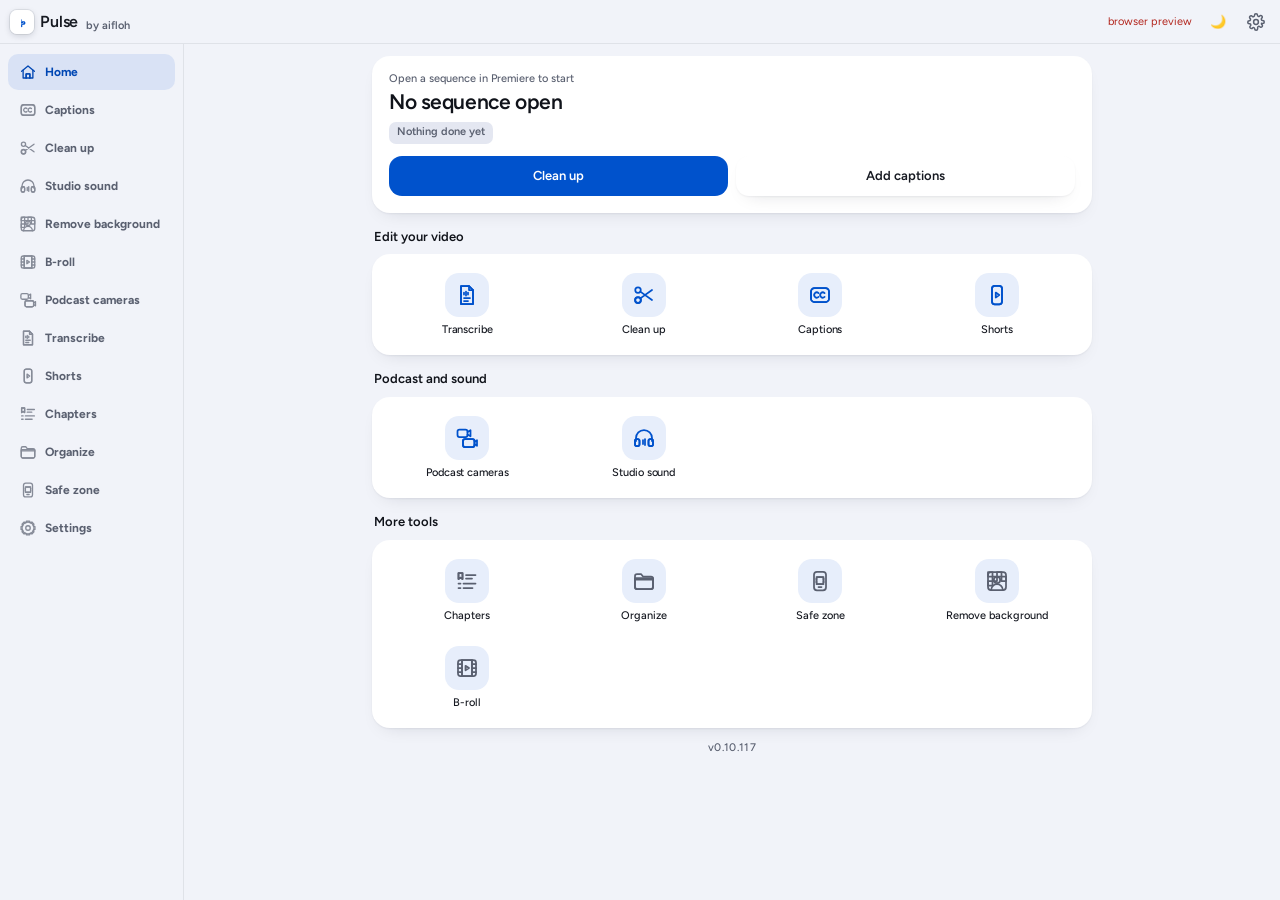
==== commit 1b288108: "Panel redesign: Crestline look, new Home, Pulse icons, bottom bar The owner-approved mock-up, built " ====
--- a/CutPilot/index.html
+++ b/CutPilot/index.html
@@ -6,15 +6,34 @@
   <link rel="preconnect" href="https://fonts.googleapis.com">
   <link rel="preconnect" href="https://fonts.gstatic.com" crossorigin>
   <!-- Inter 600 = the caption engine's baked face; loading it makes every preview pixel-honest when online -->
-  <link href="https://fonts.googleapis.com/css2?family=Hanken+Grotesk:wght@400;500;600;700;800;900&family=Space+Grotesk:wght@400;500;600;700&family=Inter:wght@500;600;700&display=swap" rel="stylesheet">
+  <link href="https://fonts.googleapis.com/css2?family=Figtree:wght@400;500;600;700&family=Hanken+Grotesk:wght@400;500;600;700;800;900&family=Space+Grotesk:wght@400;500;600;700&family=Inter:wght@500;600;700&display=swap" rel="stylesheet">
   <!-- Caption faces — loaded as web fonts so the chosen font renders in the
        live preview AND the canvas-rendered PNGs even if it isn't installed. -->
   <link href="https://fonts.googleapis.com/css2?family=Anton&family=Bebas+Neue&family=Archivo+Black&family=Fjalla+One&family=Bangers&family=Luckiest+Guy&family=Alfa+Slab+One&family=Bungee&family=Titan+One&family=Passion+One&family=Permanent+Marker&family=Pacifico&family=Shadows+Into+Light&family=Montserrat:wght@400;500;600;700;800;900&family=Poppins:wght@400;500;600;700;800;900&family=Inter:wght@400;500;600;700;800;900&family=Oswald:wght@400;700&family=Roboto:wght@400;700&family=Open+Sans:wght@400;700&family=Lato:wght@400;700&family=Raleway:wght@400;700&family=Work+Sans:wght@400;700&family=Nunito:wght@400;700&family=Rubik:wght@400;700;800;900&family=DM+Sans:wght@400;500;700&family=Outfit:wght@400;500;600;700;800;900&family=Sora:wght@400;500;600;700;800&family=Barlow:wght@400;700&family=Manrope:wght@400;500;600;700;800&family=Teko:wght@400;500;600;700&family=Playfair+Display:ital,wght@0,400;0,600;0,700;0,800;1,600;1,700;1,800&family=Merriweather:wght@400;700&family=Lora:wght@400;700&family=JetBrains+Mono:wght@400;700&family=Roboto+Mono:wght@400;700&family=Space+Mono:wght@400;700&family=Caveat:wght@400;700&family=Arvo:wght@400;700&family=Space+Grotesk:wght@400;500;600;700&family=Syne:wght@600;700;800&family=Unbounded:wght@600;700;800;900&family=DM+Serif+Display:ital@0;1&family=EB+Garamond:ital,wght@0,400;0,500;0,600;0,700;1,400;1,500&family=Baloo+2:wght@400;500;600;700;800&family=Mukta:wght@400;500;600;700;800&family=Hind:wght@400;500;600;700&family=Anek+Devanagari:wght@400;500;600;700;800&family=Rozha+One&family=Kalam:wght@400;700&family=Tiro+Devanagari+Hindi:ital@0;1&display=swap" rel="stylesheet">
   <link rel="stylesheet" href="css/style.css?v=v0.10.117">
   <link rel="stylesheet" href="css/organize.css?v=v0.10.117">
   <link rel="stylesheet" href="css/studio.css?v=v0.10.117">
+  <link rel="stylesheet" href="css/crest.css?v=v0.10.117">
 </head>
 <body class="theme-light" data-page="home">
+  <!-- the Pulse icon set (24-unit grid): <svg class="pi"><use href="#pi-…"/></svg> -->
+  <svg width="0" height="0" style="position:absolute" aria-hidden="true" focusable="false">
+<symbol id="pi-t" viewBox="0 0 24 24"><path class="f" d="M6 3h8l4 4v14H6Z"/><path d="M6 3h8l4 4v14H6Z"/><path d="M14 3v4h4"/><path d="M9 9.5v2M11 8.5v4M13 9.5v2"/><path d="M9 15h6M9 18h4"/></symbol>
+<symbol id="pi-cl" viewBox="0 0 24 24"><circle class="f" cx="6" cy="17" r="3"/><circle cx="6" cy="7" r="2.75"/><circle cx="6" cy="17" r="2.75"/><path d="M8.3 8.6L20 17M8.3 15.4L20 7"/></symbol>
+<symbol id="pi-cp" viewBox="0 0 24 24"><rect class="f" x="3" y="5" width="18" height="14" rx="3.5"/><rect x="3" y="5" width="18" height="14" rx="3.5"/><path d="M10.6 10.1A2.6 2.6 0 1 0 10.6 13.9"/><path d="M16.6 10.1A2.6 2.6 0 1 0 16.6 13.9"/></symbol>
+<symbol id="pi-sh" viewBox="0 0 24 24"><rect class="f" x="7" y="2.75" width="10" height="18.5" rx="2.8"/><rect x="7" y="2.75" width="10" height="18.5" rx="2.8"/><path d="M10.75 9.5l3.5 2.5-3.5 2.5Z"/></symbol>
+<symbol id="pi-ca" viewBox="0 0 24 24"><path class="f" d="M10 13h7.5a2 2 0 0 1 2 2v4a2 2 0 0 1-2 2H10a2 2 0 0 1-2-2v-4a2 2 0 0 1 2-2Z"/><rect x="2.5" y="3.5" width="10" height="7.5" rx="2"/><path d="M12.5 6l3-1.8v6.1l-3-1.8"/><rect x="8" y="13" width="11.5" height="8" rx="2"/><path d="M19.5 15.7l2.5-1.5v5.6l-2.5-1.5"/></symbol>
+<symbol id="pi-so" viewBox="0 0 24 24"><rect class="f" x="3" y="13" width="4.5" height="7" rx="1.8"/><rect class="f" x="16.5" y="13" width="4.5" height="7" rx="1.8"/><path d="M4 15v-3a8 8 0 0 1 16 0v3"/><rect x="3" y="13" width="4.5" height="7" rx="1.8"/><rect x="16.5" y="13" width="4.5" height="7" rx="1.8"/><path d="M11 14v4M13 13v6"/></symbol>
+<symbol id="pi-ch" viewBox="0 0 24 24"><path class="f" d="M3.5 4h4v6l-2-1.4-2 1.4Z"/><path d="M3.5 4h4v6l-2-1.4-2 1.4Z"/><path d="M11 6h9.5M11 9.5h6"/><path d="M3.5 14.5h2M8.5 14.5h12M3.5 19h2M8.5 19h9"/></symbol>
+<symbol id="pi-br" viewBox="0 0 24 24"><rect class="f" x="7" y="4" width="10" height="16"/><rect x="3" y="4" width="18" height="16" rx="2.5"/><path d="M7 4v16M17 4v16M3 8h4M3 12h4M3 16h4M17 8h4M17 12h4M17 16h4"/><path d="M10.5 9.75l3.5 2.25-3.5 2.25Z"/></symbol>
+<symbol id="pi-sz" viewBox="0 0 24 24"><rect class="f" x="8.5" y="8" width="7" height="7" rx="1.2"/><rect x="6" y="2.75" width="12" height="18.5" rx="3"/><path d="M8.5 8h7v7h-7Z" stroke-dasharray="1.4 1.4"/><path d="M10.5 18h3"/></symbol>
+<symbol id="pi-bg" viewBox="0 0 24 24"><path class="f" d="M3 3h4.5v4.5H3ZM12 3h4.5v4.5H12ZM7.5 7.5H12V12H7.5ZM16.5 7.5H21V12h-4.5ZM3 12h4.5v4.5H3Z"/><rect x="3" y="3" width="18" height="18" rx="3"/><circle class="pi-hole" cx="12" cy="11" r="3.2"/><path d="M6.2 21a5.8 5.8 0 0 1 11.6 0" class="pi-hole"/></symbol>
+<symbol id="pi-mi" viewBox="0 0 24 24"><rect class="f" x="9" y="3" width="6" height="11" rx="3"/><rect x="9" y="3" width="6" height="11" rx="3"/><path d="M5.5 11a6.5 6.5 0 0 0 13 0M12 17.5V21"/></symbol>
+<symbol id="pi-tr" viewBox="0 0 24 24"><rect class="f" x="10" y="9" width="11" height="11" rx="3"/><rect x="3" y="4" width="11" height="11" rx="3"/><path d="M6 12.5l2.5-6 2.5 6M6.9 10.5h3.2"/><rect x="10" y="9" width="11" height="11" rx="3"/><path d="M13 12.5h5M15.5 12.5c0 2.5-1 4.5-2.5 5.5M15.5 15c.8 1.4 1.8 2.3 3 3"/></symbol>
+<symbol id="pi-se" viewBox="0 0 24 24"><circle class="f" cx="12" cy="12" r="8"/><path d="M9.32 4.89L10.01 2.75L13.99 2.75L14.68 4.89L15.14 5.08L17.15 4.05L19.95 6.85L18.92 8.86L19.11 9.32L21.25 10.01L21.25 13.99L19.11 14.68L18.92 15.14L19.95 17.15L17.15 19.95L15.14 18.92L14.68 19.11L13.99 21.25L10.01 21.25L9.32 19.11L8.86 18.92L6.85 19.95L4.05 17.15L5.08 15.14L4.89 14.68L2.75 13.99L2.75 10.01L4.89 9.32L5.08 8.86L4.05 6.85L6.85 4.05L8.86 5.08Z"/><circle cx="12" cy="12" r="3"/></symbol>
+<symbol id="pi-org" viewBox="0 0 24 24"><path class="f" d="M3 9h18v9a2 2 0 0 1-2 2H5a2 2 0 0 1-2-2Z"/><path d="M3 7a2 2 0 0 1 2-2h4l2 2.5h8a2 2 0 0 1 2 2V18a2 2 0 0 1-2 2H5a2 2 0 0 1-2-2Z"/><path d="M3 10.5h18"/></symbol>
+<symbol id="pi-home" viewBox="0 0 24 24"><path class="f" d="M9.5 20v-5.5h5V20"/><path d="M3.5 11 12 4l8.5 7"/><path d="M5.5 9.5V20h13V9.5"/><path d="M9.5 20v-5.5h5V20"/></symbol>
+</svg>
   <!-- ONE navigation row (≤ 12 % of a 400 px-tall panel). Home is the menu;
        every other page shows ‹ back + its name. -->
   <header id="app-bar" class="app-bar">
@@ -22,13 +41,7 @@
       <svg viewBox="0 0 24 24" fill="none" stroke="currentColor" stroke-width="2.4" stroke-linecap="round" stroke-linejoin="round"><path d="M15 5l-7 7 7 7"/></svg>
     </button>
     <button id="nav-home" class="brand" type="button" title="Home" aria-label="Pulse — Home">
-      <svg class="logo-mark" viewBox="0 0 100 112" width="20" height="22" aria-hidden="true">
-        <defs><linearGradient id="plsG" x1="14" y1="104" x2="88" y2="12" gradientUnits="userSpaceOnUse">
-          <stop offset="0" stop-color="#8FB0FF"/><stop offset="1" stop-color="#2C57E6"/></linearGradient></defs>
-        <circle cx="37" cy="14.5" r="10.5" fill="url(#plsG)"/>
-        <path d="M27 43a10 10 0 0 1 10-10h12a27 27 0 0 1 0 54h-4v15a9 9 0 0 1 -18 0Z" fill="url(#plsG)"/>
-        <line x1="33.5" y1="64" x2="64" y2="45.5" stroke="#fff" stroke-width="8.5" stroke-linecap="round"/>
-      </svg>
+      <svg class="logo-mark" viewBox="0 0 512 512" width="24" height="24" aria-hidden="true"><rect width="512" height="512" rx="96" fill="#FFFFFF"/><g transform="translate(170.67,84.00) scale(0.42453)" fill="#0052CC"><g transform="translate(0,848) scale(0.1,-0.1)"><path d="M1756 5639 c-185 -29 -291 -252 -200 -420 93 -170 313 -202 450 -64 65 65 89 129 82 224 -6 80 -31 133 -90 187 -67 62 -152 87 -242 73z"/><path d="M1646 4830 c-16 -5 -40 -19 -54 -32 -52 -49 -52 -45 -52 -644 0 -526 1 -556 18 -549 9 4 148 56 307 117 160 60 376 143 480 183 345 133 568 215 584 215 35 -1 100 -39 115 -69 23 -44 20 -111 -7 -152 -21 -32 -61 -49 -584 -259 -308 -124 -579 -235 -602 -248 -117 -66 -229 -211 -277 -358 l-29 -89 0 -487 0 -486 30 -44 c17 -23 49 -53 70 -66 38 -21 49 -22 216 -20 174 3 176 3 216 31 22 15 50 46 64 70 l24 42 1 420 c0 375 2 424 18 460 21 50 69 100 121 128 38 20 56 22 345 25 337 4 389 10 523 65 111 45 195 103 292 201 92 93 155 191 202 316 82 219 82 441 -1 660 -82 220 -233 385 -442 487 -185 90 -151 86 -894 89 -361 2 -668 -1 -684 -6z"/></g></g></svg>
       <span class="brand-name">Pulse</span><span class="brand-by">by aifloh</span>
     </button>
     <span id="nav-title" class="nav-title"></span>
@@ -42,19 +55,19 @@
   <!-- Every page's .tab button. Hidden on a docked panel (Home is the menu),
        a sidebar on a wide one. main.js and the gates open pages by clicking these. -->
   <nav class="tabs" aria-label="Pages">
-    <button class="tab active" data-tab="home"><span><svg class="tab-ic" viewBox="0 0 24 24" fill="none" stroke="currentColor" stroke-width="2" stroke-linecap="round" stroke-linejoin="round"><path d="M3.5 11 12 4l8.5 7"/><path d="M5.5 9.5V20h13V9.5"/></svg></span>Home</button>
-    <button class="tab" data-tab="captions"><span><svg class="tab-ic" viewBox="0 0 24 24" fill="none" stroke="currentColor" stroke-width="2" stroke-linecap="round" stroke-linejoin="round"><rect x="3" y="5" width="18" height="14" rx="3.5"/><path d="M10 10.5a2.2 2.2 0 1 0 0 3"/><path d="M16.5 10.5a2.2 2.2 0 1 0 0 3"/></svg></span>Captions</button>
-    <button class="tab" data-tab="silence"><span><svg class="tab-ic" viewBox="0 0 24 24" fill="none" stroke="currentColor" stroke-width="2" stroke-linecap="round" stroke-linejoin="round"><circle cx="6" cy="6" r="2.6"/><circle cx="6" cy="18" r="2.6"/><line x1="20" y1="4" x2="8.5" y2="15.5"/><line x1="14.5" y1="14.5" x2="20" y2="20"/><line x1="8.5" y1="8.5" x2="12" y2="12"/></svg></span>Clean up</button>
-    <button class="tab" data-tab="sound"><span><svg class="tab-ic" viewBox="0 0 24 24" fill="none" stroke="currentColor" stroke-width="2" stroke-linecap="round" stroke-linejoin="round"><line x1="6" y1="4" x2="6" y2="20"/><line x1="12" y1="4" x2="12" y2="20"/><line x1="18" y1="4" x2="18" y2="20"/><line x1="4" y1="14" x2="8" y2="14"/><line x1="10" y1="9" x2="14" y2="9"/><line x1="16" y1="16" x2="20" y2="16"/></svg></span>Studio sound</button>
-    <button class="tab" data-tab="background"><span><svg class="tab-ic" viewBox="0 0 24 24" fill="none" stroke="currentColor" stroke-width="2" stroke-linecap="round" stroke-linejoin="round"><rect x="3" y="4" width="18" height="16" rx="2"/><circle cx="12" cy="10" r="3"/><path d="M6.5 20a5.5 5.5 0 0 1 11 0"/></svg></span>Remove background</button>
-    <button class="tab" data-tab="broll"><span><svg class="tab-ic" viewBox="0 0 24 24" fill="none" stroke="currentColor" stroke-width="2" stroke-linecap="round" stroke-linejoin="round"><rect x="3" y="5" width="18" height="14" rx="2"/><path d="m10 9 5 3-5 3Z"/></svg></span>B-roll</button>
-    <button class="tab" data-tab="multicam"><span><svg class="tab-ic" viewBox="0 0 24 24" fill="none" stroke="currentColor" stroke-width="2" stroke-linecap="round" stroke-linejoin="round"><rect x="7" y="3.5" width="13" height="9" rx="2"/><rect x="3.5" y="9.5" width="13" height="9" rx="2"/></svg></span>Podcast cameras</button>
-    <button class="tab" data-tab="transcribe"><span><svg class="tab-ic" viewBox="0 0 24 24" fill="none" stroke="currentColor" stroke-width="2" stroke-linecap="round" stroke-linejoin="round"><rect x="9" y="2" width="6" height="11" rx="3"/><path d="M5 10a7 7 0 0 0 14 0"/><line x1="12" y1="17" x2="12" y2="21"/></svg></span>Transcribe</button>
-    <button class="tab" data-tab="shorts"><span><svg class="tab-ic" viewBox="0 0 24 24" fill="none" stroke="currentColor" stroke-width="2" stroke-linecap="round" stroke-linejoin="round"><rect x="7.5" y="2.5" width="9" height="19" rx="2.5"/><path d="M10.5 12l4 -2.3v4.6Z" fill="currentColor" stroke="none"/></svg></span>Shorts</button>
-    <button class="tab" data-tab="chapters"><span><svg class="tab-ic" viewBox="0 0 24 24" fill="none" stroke="currentColor" stroke-width="2" stroke-linecap="round" stroke-linejoin="round"><line x1="9" y1="6" x2="20" y2="6"/><line x1="9" y1="12" x2="20" y2="12"/><line x1="9" y1="18" x2="20" y2="18"/><circle cx="4.5" cy="6" r="1.4" fill="currentColor" stroke="none"/><circle cx="4.5" cy="12" r="1.4" fill="currentColor" stroke="none"/><circle cx="4.5" cy="18" r="1.4" fill="currentColor" stroke="none"/></svg></span>Chapters</button>
-    <button class="tab" data-tab="organize"><span><svg class="tab-ic" viewBox="0 0 24 24" fill="none" stroke="currentColor" stroke-width="2" stroke-linecap="round" stroke-linejoin="round"><path d="M3 7.5a2 2 0 0 1 2-2h3.4a2 2 0 0 1 1.6.8l.9 1.2h7.1a2 2 0 0 1 2 2v6.5a2 2 0 0 1-2 2H5a2 2 0 0 1-2-2Z"/></svg></span>Organize</button>
-    <button class="tab" data-tab="safezone"><span><svg class="tab-ic" viewBox="0 0 24 24" fill="none" stroke="currentColor" stroke-width="2" stroke-linecap="round" stroke-linejoin="round"><rect x="6" y="3" width="12" height="18" rx="2"/><rect x="9" y="7" width="6" height="6" rx="1"/><line x1="9" y1="17" x2="15" y2="17"/></svg></span>Safe zone</button>
-    <button class="tab" data-tab="settings"><span><svg class="tab-ic" viewBox="0 0 24 24" fill="none" stroke="currentColor" stroke-width="2" stroke-linecap="round" stroke-linejoin="round"><circle cx="12" cy="12" r="3.2"/><path d="M19.4 13.5a1.6 1.6 0 0 0 .3 1.8l.1.1a2 2 0 1 1-2.8 2.8l-.1-.1a1.6 1.6 0 0 0-2.7 1.1V21a2 2 0 0 1-4 0v-.1a1.6 1.6 0 0 0-2.7-1.1l-.1.1a2 2 0 1 1-2.8-2.8l.1-.1a1.6 1.6 0 0 0 .3-1.8 1.6 1.6 0 0 0-1.5-1H3a2 2 0 0 1 0-4h.1a1.6 1.6 0 0 0 1.5-1 1.6 1.6 0 0 0-.3-1.8l-.1-.1a2 2 0 1 1 2.8-2.8l.1.1a1.6 1.6 0 0 0 1.8.3H9a1.6 1.6 0 0 0 1-1.5V3a2 2 0 0 1 4 0v.1a1.6 1.6 0 0 0 2.7 1.1l.1-.1a2 2 0 1 1 2.8 2.8l-.1.1a1.6 1.6 0 0 0-.3 1.8V9a1.6 1.6 0 0 0 1.5 1H21a2 2 0 0 1 0 4h-.1a1.6 1.6 0 0 0-1.5 1Z"/></svg></span>Settings</button>
+    <button class="tab active" data-tab="home"><span><svg class="tab-ic pi"><use href="#pi-home"/></svg></span>Home</button>
+    <button class="tab" data-tab="captions"><span><svg class="tab-ic pi"><use href="#pi-cp"/></svg></span>Captions</button>
+    <button class="tab" data-tab="silence"><span><svg class="tab-ic pi"><use href="#pi-cl"/></svg></span>Clean up</button>
+    <button class="tab" data-tab="sound"><span><svg class="tab-ic pi"><use href="#pi-so"/></svg></span>Studio sound</button>
+    <button class="tab" data-tab="background"><span><svg class="tab-ic pi"><use href="#pi-bg"/></svg></span>Remove background</button>
+    <button class="tab" data-tab="broll"><span><svg class="tab-ic pi"><use href="#pi-br"/></svg></span>B-roll</button>
+    <button class="tab" data-tab="multicam"><span><svg class="tab-ic pi"><use href="#pi-ca"/></svg></span>Podcast cameras</button>
+    <button class="tab" data-tab="transcribe"><span><svg class="tab-ic pi"><use href="#pi-t"/></svg></span>Transcribe</button>
+    <button class="tab" data-tab="shorts"><span><svg class="tab-ic pi"><use href="#pi-sh"/></svg></span>Shorts</button>
+    <button class="tab" data-tab="chapters"><span><svg class="tab-ic pi"><use href="#pi-ch"/></svg></span>Chapters</button>
+    <button class="tab" data-tab="organize"><span><svg class="tab-ic pi"><use href="#pi-org"/></svg></span>Organize</button>
+    <button class="tab" data-tab="safezone"><span><svg class="tab-ic pi"><use href="#pi-sz"/></svg></span>Safe zone</button>
+    <button class="tab" data-tab="settings"><span><svg class="tab-ic pi"><use href="#pi-se"/></svg></span>Settings</button>
   </nav>
 
   <!-- ================================ HOME =============================== -->
@@ -62,52 +75,58 @@
     <!-- HOME = TILES. The four jobs of every video, side by side; podcast
          cameras is its own tool for multi-camera podcasts; the rest below.
          A tile shows ✓ once its job is done for this sequence. -->
+    <div id="home-hero" class="home-hero">
+      <div id="home-seq-meta" class="hh-label">Open sequence</div>
+      <div id="home-seq-name" class="hh-name">Looking for your sequence…</div>
+      <div id="home-seq-done" class="hh-done" aria-label="Done for this sequence"></div>
+      <div class="hh-btns">
+        <button id="home-go-clean" class="hero-btn" type="button" data-go="silence">Clean up</button>
+        <button id="home-go-captions" class="hero-btn alt" type="button" data-go="captions">Add captions</button>
+      </div>
+    </div>
     <div class="tile-head">Edit your video</div>
     <div class="home-tasks tiles">
       <button id="home-words" class="task-card step-card tile" type="button" data-go="transcribe" data-step="transcribe">
-        <span class="task-ic"><svg viewBox="0 0 24 24" fill="none" stroke="currentColor" stroke-width="2" stroke-linecap="round" stroke-linejoin="round"><rect x="9" y="2" width="6" height="11" rx="3"/><path d="M5 10a7 7 0 0 0 14 0"/><line x1="12" y1="17" x2="12" y2="21"/></svg></span>
+        <span class="task-ic"><svg class="pi"><use href="#pi-t"/></svg></span>
         <span class="step-state" data-state-for="transcribe"></span>
         <span class="task-txt"><span class="task-name">Transcribe</span><span class="task-sub">Get the words</span></span>
       </button>
       <button id="home-cleanup" class="task-card step-card tile" type="button" data-go="silence" data-step="silence">
-        <span class="task-ic"><svg viewBox="0 0 24 24" fill="none" stroke="currentColor" stroke-width="2" stroke-linecap="round" stroke-linejoin="round"><circle cx="6" cy="6" r="2.6"/><circle cx="6" cy="18" r="2.6"/><line x1="20" y1="4" x2="8.5" y2="15.5"/><line x1="14.5" y1="14.5" x2="20" y2="20"/><line x1="8.5" y1="8.5" x2="12" y2="12"/></svg></span>
+        <span class="task-ic"><svg class="pi"><use href="#pi-cl"/></svg></span>
         <span class="step-state" data-state-for="silence"></span>
         <span class="task-txt"><span class="task-name">Clean up</span><span class="task-sub">Silences, retakes, “um”s</span></span>
       </button>
       <button id="home-captions" class="task-card step-card tile" type="button" data-go="captions" data-step="captions">
-        <span class="task-ic"><svg viewBox="0 0 24 24" fill="none" stroke="currentColor" stroke-width="2" stroke-linecap="round" stroke-linejoin="round"><rect x="3" y="5" width="18" height="14" rx="3.5"/><path d="M10 10.5a2.2 2.2 0 1 0 0 3"/><path d="M16.5 10.5a2.2 2.2 0 1 0 0 3"/></svg></span>
+        <span class="task-ic"><svg class="pi"><use href="#pi-cp"/></svg></span>
         <span class="step-state" data-state-for="captions"></span>
         <span class="task-txt"><span class="task-name">Captions</span><span class="task-sub">Pick a look, add in one tap</span></span>
       </button>
       <button id="home-shorts" class="task-card step-card tile" type="button" data-go="shorts" data-step="shorts">
-        <span class="task-ic"><svg viewBox="0 0 24 24" fill="none" stroke="currentColor" stroke-width="2" stroke-linecap="round" stroke-linejoin="round"><rect x="7.5" y="2.5" width="9" height="19" rx="2.5"/><path d="M10.5 12l4 -2.3v4.6Z" fill="currentColor" stroke="none"/></svg></span>
+        <span class="task-ic"><svg class="pi"><use href="#pi-sh"/></svg></span>
         <span class="step-state" data-state-for="shorts"></span>
         <span class="task-txt"><span class="task-name">Shorts</span><span class="task-sub">Best moments as vertical clips</span></span>
       </button>
     </div>
-    <div class="tile-head">Podcast</div>
+    <div class="tile-head">Podcast and sound</div>
     <div class="home-tasks tiles">
       <button id="home-cameras" class="task-card step-card tile tile-wide" type="button" data-go="multicam" data-step="multicam">
-        <span class="task-ic"><svg viewBox="0 0 24 24" fill="none" stroke="currentColor" stroke-width="2" stroke-linecap="round" stroke-linejoin="round"><rect x="7" y="3.5" width="13" height="9" rx="2"/><rect x="3.5" y="9.5" width="13" height="9" rx="2"/></svg></span>
+        <span class="task-ic"><svg class="pi"><use href="#pi-ca"/></svg></span>
         <span class="step-state" data-state-for="multicam"></span>
         <span class="task-txt"><span class="task-name">Podcast cameras</span><span class="task-sub">2 or more cameras: cut to whoever is talking</span></span>
       </button>
-    </div>
-    <div class="tile-head">Sound</div>
-    <div class="home-tasks tiles">
       <button id="home-studio" class="task-card tile tile-wide" type="button" data-go="sound">
-        <span class="task-ic"><svg viewBox="0 0 24 24" fill="none" stroke="currentColor" stroke-width="2" stroke-linecap="round" stroke-linejoin="round"><line x1="6" y1="4" x2="6" y2="20"/><line x1="12" y1="4" x2="12" y2="20"/><line x1="18" y1="4" x2="18" y2="20"/><rect x="4" y="13" width="4" height="3" rx="1" fill="currentColor"/><rect x="10" y="7" width="4" height="3" rx="1" fill="currentColor"/><rect x="16" y="11" width="4" height="3" rx="1" fill="currentColor"/></svg></span>
+        <span class="task-ic"><svg class="pi"><use href="#pi-so"/></svg></span>
         <span class="task-txt"><span class="task-name">Studio sound</span><span class="task-sub">Podcast-quality audio: AI noise removal, every cut matched</span></span>
       </button>
     </div>
     <div class="more-tools">
       <div class="more-head">More tools</div>
       <div class="more-grid">
-        <button id="home-chapters" class="tool-btn" type="button" data-go="chapters"><svg viewBox="0 0 24 24" fill="none" stroke="currentColor" stroke-width="2" stroke-linecap="round" stroke-linejoin="round"><line x1="9" y1="6" x2="20" y2="6"/><line x1="9" y1="12" x2="20" y2="12"/><line x1="9" y1="18" x2="20" y2="18"/><circle cx="4.5" cy="6" r="1.4" fill="currentColor" stroke="none"/><circle cx="4.5" cy="12" r="1.4" fill="currentColor" stroke="none"/><circle cx="4.5" cy="18" r="1.4" fill="currentColor" stroke="none"/></svg>Chapters</button>
-        <button id="home-organize" class="tool-btn" type="button" data-go="organize"><svg viewBox="0 0 24 24" fill="none" stroke="currentColor" stroke-width="2" stroke-linecap="round" stroke-linejoin="round"><path d="M3 7.5a2 2 0 0 1 2-2h3.4a2 2 0 0 1 1.6.8l.9 1.2h7.1a2 2 0 0 1 2 2v6.5a2 2 0 0 1-2 2H5a2 2 0 0 1-2-2Z"/></svg>Organize</button>
-        <button id="home-safezone" class="tool-btn" type="button" data-go="safezone"><svg viewBox="0 0 24 24" fill="none" stroke="currentColor" stroke-width="2" stroke-linecap="round" stroke-linejoin="round"><rect x="6" y="3" width="12" height="18" rx="2"/><rect x="9" y="7" width="6" height="6" rx="1"/><line x1="9" y1="17" x2="15" y2="17"/></svg>Safe zone</button>
-        <button id="home-greenscreen" class="tool-btn" type="button" data-go="background"><svg viewBox="0 0 24 24" fill="none" stroke="currentColor" stroke-width="2" stroke-linecap="round" stroke-linejoin="round"><rect x="3" y="4" width="18" height="16" rx="2"/><circle cx="12" cy="10" r="2.6"/><path d="M7.5 20c.6-3 2.4-4.6 4.5-4.6s3.9 1.6 4.5 4.6"/></svg>Remove background</button>
-        <button id="home-broll" class="tool-btn" type="button" data-go="broll"><svg viewBox="0 0 24 24" fill="none" stroke="currentColor" stroke-width="2" stroke-linecap="round" stroke-linejoin="round"><rect x="3" y="5" width="18" height="14" rx="2"/><path d="m10 9 5 3-5 3Z"/></svg>B-roll</button>
+        <button id="home-chapters" class="tool-btn" type="button" data-go="chapters"><span class="t-ic"><svg class="pi"><use href="#pi-ch"/></svg></span>Chapters</button>
+        <button id="home-organize" class="tool-btn" type="button" data-go="organize"><span class="t-ic"><svg class="pi"><use href="#pi-org"/></svg></span>Organize</button>
+        <button id="home-safezone" class="tool-btn" type="button" data-go="safezone"><span class="t-ic"><svg class="pi"><use href="#pi-sz"/></svg></span>Safe zone</button>
+        <button id="home-greenscreen" class="tool-btn" type="button" data-go="background"><span class="t-ic"><svg class="pi"><use href="#pi-bg"/></svg></span>Remove background</button>
+        <button id="home-broll" class="tool-btn" type="button" data-go="broll"><span class="t-ic"><svg class="pi"><use href="#pi-br"/></svg></span>B-roll</button>
       </div>
     </div>
     <p class="home-foot"><span id="ver" class="ver">v0.10.117</span></p>
@@ -884,7 +903,7 @@
     <div class="card accent">
       <div class="step-head"><span class="step-title">Clean up my video</span>
         <button class="info" type="button" data-info="ac-info" aria-label="What it removes">ⓘ</button></div>
-      <p class="hint">Cuts silences, repeated takes and fillers. A backup comes first.</p>
+      <p class="hint">Cuts silences, retakes and fillers, after a backup.</p>
       <div class="info-pop hidden" id="ac-info">Removes <b>dead air</b> at the start, middle and end, and <b>repeated takes</b> — even a script you re-read many times without stopping. It keeps your <b>last full take</b> of each line and cuts earlier tries and off-script talk, in one pass. Pulse listens to <b>every mic</b> and only cuts where everyone is quiet. Captions stay in sync. For retakes it needs your words first (Transcribe).</div>
       <span class="field-label" style="margin-top:4px">What are you making?</span>
       <div class="subview-switch" id="ac-strength" style="margin:5px 0 4px">
@@ -903,7 +922,7 @@
         <button id="cu-script-load" class="chip-btn" type="button" title="Word (.docx, .doc), text, RTF or a subtitle file">📄 Add script</button>
         <button id="cu-script-clear" class="chip-btn hidden" type="button" aria-label="Remove the script">✕</button>
       </div>
-      <p class="hint" id="cu-script-state" style="margin:2px 0 8px">With a script, Clean up keeps one take of each line and cuts the rest.</p>
+      <p class="hint" id="cu-script-state" style="margin:2px 0 8px">With a script, keeps one take of each line.</p>
       <div class="page-actions">
         <button id="btn-autoclean" class="hero-btn">Clean up my video</button>
         <div id="autoclean-progress" class="progress hidden"></div>
@@ -912,7 +931,7 @@
       <!-- filled after every listen: each track Pulse heard, why nothing was
            cut when nothing was, and a voice / music choice per track -->
       <div id="ac-heard" class="hidden" style="margin-top:8px;padding:8px;border:1px solid var(--line, #2b3242);border-radius:8px"></div>
-      <p class="hint" style="margin-top:6px">Name your music track <b>Music</b> to skip it, or Pulse asks you first. <button class="info" type="button" data-info="ac-music-info" aria-label="How Pulse listens">ⓘ</button></p>
+      <p class="hint" style="margin-top:6px">Name your music track <b>Music</b>, or Pulse asks you first. <button class="info" type="button" data-info="ac-music-info" aria-label="How Pulse listens">ⓘ</button></p>
       <div class="info-pop hidden" id="ac-music-info">Pulse listens to <b>every mic</b> on your timeline and only cuts where <b>everyone</b> is quiet. Name your music track <b>Music</b> (or BGM) in Premiere and Pulse leaves it out of that; if a track only sounds like music, Pulse asks you first. Dead air is removed even without a transcript; transcribe first so it can also remove repeated takes. A backup of your sequence is always made first.</div>
     </div>
 
@@ -1209,16 +1228,16 @@
         <p class="hint" id="sh-cap-out-hint" style="margin:4px 0 0"></p>
       </div>
       <details class="advanced sh-mark" id="sh-mark-wrap">
-        <summary>Framing — what each camera shows <span class="dim">— optional</span></summary>
-        <p class="hint">1. Pick a camera &nbsp;2. Tap 📷 &nbsp;3. Choose how Pulse frames it.</p>
+        <summary>Choose the part of the picture yourself <span class="dim">— optional</span></summary>
+        <p class="hint"><b>Drag a box on the picture</b> — the short shows exactly that part. Or leave it on Auto and Pulse finds the faces.</p>
         <div class="row tight">
-          <select id="sh-mark-cam" aria-label="Which camera"><option value="">Tap 📷 first</option></select>
-          <button id="sh-mark-load" class="chip-btn" type="button">Show its picture</button>
+          <select id="sh-mark-cam" aria-label="Which camera"><option value="">Camera</option></select>
+          <button id="sh-mark-load" class="chip-btn" type="button">Show picture</button>
         </div>
         <div class="seg-control" id="sh-mark-mode" aria-label="How this camera is framed">
-          <button type="button" data-mode="auto" class="on">Auto</button>
+          <button type="button" data-mode="auto" class="on">Auto (find faces)</button>
           <button type="button" data-mode="people">Mark people</button>
-          <button type="button" data-mode="frame">Set the frame</button>
+          <button type="button" data-mode="frame">My own box</button>
         </div>
         <div class="row tight hidden" id="sh-mark-people-row">
           <span class="dim">How many people?</span>
@@ -1241,6 +1260,7 @@
 
     <div id="shorts-results"></div>
 
+    <p class="hint sh-other">Other tools — not needed to make shorts</p>
     <details class="advanced card" id="shape-wrap">
       <summary>Resize the whole video</summary>
       <p class="hint">Not a short — your <b>entire</b> video in a new shape, to post it on another platform: <b>9:16</b> for Reels / TikTok / Shorts, <b>1:1</b> for the Instagram feed, <b>16:9</b> for YouTube. Pulse makes a copy of your timeline at that size and zooms the picture to fill it; your captions are drawn again on the copy, in the same style. Your original timeline is not touched.</p>
@@ -1565,7 +1585,7 @@
 
     <div class="card">
       <div class="step-head"><span class="step-title">Help &amp; diagnostics</span><span class="badge" id="diag-count">0</span></div>
-      <p class="hint">Something wrong? Copy diagnostics and send them to aifloh. <button class="info" type="button" data-info="diag-info" aria-label="What is included">ⓘ</button></p>
+      <p class="hint">Something wrong? Send diagnostics to aifloh. <button class="info" type="button" data-info="diag-info" aria-label="What is included">ⓘ</button></p>
       <div class="info-pop hidden" id="diag-info">Make the problem happen, then tap <b>Copy diagnostics</b> and paste it to aifloh. It captures the exact error so the real bug gets fixed. <b>No keys are included.</b><span class="tester-only"> <b>Test everything</b> checks Pulse inside Premiere without touching your timeline.</span></div>
       <div class="row tight">
         <button id="btn-diag-copy" class="chip-btn">Copy diagnostics</button>
@@ -1613,7 +1633,7 @@
       </details>
     </div>
 
-    <p class="hint center" id="ver-foot">Pulse v0.10.117 · Clean up · Podcast cameras · Captions · Chapters · Organize</p>
+    <p class="hint center" id="ver-foot">Pulse v0.10.117</p>
   </section>
 
   <!-- ============================== ORGANIZE ============================ -->
@@ -1750,6 +1770,15 @@
       <div class="cmdk-foot">↑ ↓ to move · ↵ to run · esc to close</div>
     </div>
   </div>
+
+  <!-- the main jobs, one tap away (shown on a tall, narrow panel; css/crest.css) -->
+  <nav id="bottom-nav" class="bottom-nav" aria-label="Main jobs">
+    <button type="button" data-go="home" title="Home"><svg class="pi"><use href="#pi-home"/></svg><span>Home</span></button>
+    <button type="button" data-go="silence" title="Clean up"><svg class="pi"><use href="#pi-cl"/></svg><span>Clean up</span></button>
+    <button type="button" data-go="captions" title="Captions"><svg class="pi"><use href="#pi-cp"/></svg><span>Captions</span></button>
+    <button type="button" data-go="shorts" title="Shorts"><svg class="pi"><use href="#pi-sh"/></svg><span>Shorts</span></button>
+    <button type="button" data-go="multicam" title="Podcast cameras"><svg class="pi"><use href="#pi-ca"/></svg><span>Cameras</span></button>
+  </nav>
 
   <script src="js/lib/cep-bridge.js?v=v0.10.117"></script>
   <script src="js/silence.js?v=v0.10.117"></script>
--- a/CutPilot/css/crest.css
+++ b/CutPilot/css/crest.css
@@ -0,0 +1,148 @@
+/* Pulse — Crestline look (owner-approved mock-up, Nov 2026).
+   Soft cards with large rounded corners, tinted icon tiles, segmented
+   controls, one blue (the Pulse logo's) for the action that matters, and a
+   bottom bar for the main jobs on a tall panel. Loaded LAST: it redefines the
+   tokens and the shared components, never ids or behaviour.
+   Font: Figtree (OFL), the free face closest to Crestline's Satoshi (Satoshi's
+   licence does not allow shipping it inside the plugin).
+   Chromium-88-safe CSS only (see style.css / ui-css-compat). */
+:root {
+  --r: 14px;
+  --r-sm: 10px;
+  --r-card: 18px;
+  --ui-font: "Figtree", -apple-system, BlinkMacSystemFont, "Segoe UI", Roboto, "Helvetica Neue", Arial, sans-serif;
+  --bnav-h: 58px;
+}
+body.theme-dark {
+  --bg: #18191E; --bg2: #141519; --card: #22242B; --card2: #2B2E36; --card3: #363A44;
+  --card-grad: #22242B;
+  --line: rgba(255,255,255,.07); --line2: rgba(255,255,255,.12);
+  --fg: #EEF0F4; --dim: #A3A9B7; --title: #F5F6F8; --field: #1C1E24;
+  --accent: #2F6FEB; --accent-fg: #FFFFFF;
+  --accent-text: #8FB6FF; --accent-soft: rgba(47,111,235,.20);
+  --accent-glow: rgba(0,0,0,0); --accent-line: rgba(143,182,255,.50);
+  --tint: rgba(47,111,235,.18); --tint-ink: #9EC0FF;
+  --seg: #2A2D35; --seg-on: #3A3E49;
+  --lift: none;
+  --shadow-sm: none; --shadow: none;
+}
+body.theme-light {
+  --bg: #F1F3F9; --bg2: #E7EAF3; --card: #FFFFFF; --card2: #F3F5FA; --card3: #FFFFFF;
+  --card-grad: #FFFFFF;
+  --line: rgba(23,26,34,.08); --line2: rgba(23,26,34,.14);
+  --fg: #171A22; --dim: #5A6070; --title: #10131A; --field: #FFFFFF;
+  --accent: #0052CC; --accent-fg: #FFFFFF;
+  --accent-text: #0047B3; --accent-soft: rgba(0,82,204,.10);
+  --accent-glow: rgba(0,0,0,0); --accent-line: rgba(0,82,204,.40);
+  --tint: #E7EEFB; --tint-ink: #0052CC;
+  --seg: #E4E7F1; --seg-on: #FFFFFF;
+  --lift: 0 1px 2px rgba(16,20,40,.05), 0 8px 20px -12px rgba(16,20,40,.18);
+  --shadow-sm: none; --shadow: none;
+}
+body { font-family: var(--ui-font); background: var(--bg); }
+
+/* ---- surfaces ---- */
+.card { border-radius: var(--r-card); border: 1px solid var(--line); box-shadow: var(--lift); padding: 16px; }
+body.theme-light .card { border-color: transparent; }
+.info-pop { border-radius: var(--r-sm); }
+
+/* ---- controls ---- */
+input[type="number"], input[type="text"], input[type="password"], select, textarea { border-radius: var(--r-sm); }
+.seg-control, .subview-switch { background: var(--seg); border: none; border-radius: 13px; padding: 3px; gap: 2px; }
+.seg-control button, .subview-switch button { border-radius: 10px; font-weight: 500; }
+.seg-control button.on, .subview-switch button.on,
+body.theme-light .seg-control button.on, body.theme-light .subview-switch button.on {
+  background: var(--seg-on); color: var(--title); box-shadow: 0 1px 2px rgba(16,20,40,.10);
+}
+.check input[type="checkbox"] { width: 36px; height: 22px; border-radius: 11px; background: var(--seg); border: none; }
+.check input[type="checkbox"]::after { top: 3px; left: 3px; width: 16px; height: 16px; background: #fff; box-shadow: 0 1px 3px rgba(0,0,0,.25); }
+.check input[type="checkbox"]:checked { background: var(--accent); }
+.check input[type="checkbox"]:checked::after { left: 17px; }
+body.theme-light .check input[type="checkbox"]:not(:checked) { background: #D9DDE8; }
+
+/* ---- buttons ---- */
+.hero-btn { border-radius: 13px; min-height: 42px; font-weight: 600; }
+.hero-btn.alt { background: var(--card); border: 1px solid var(--line2); color: var(--fg); }
+body.theme-light .hero-btn.alt { border-color: transparent; box-shadow: var(--lift); }
+.chip-btn { border-radius: 9px; font-weight: 500; }
+.cat-chip { border-radius: 10px; }
+.tool-btn { border-radius: var(--r); }
+
+/* ---- the Pulse logo in the bar ---- */
+.brand .logo-mark { width: 24px; height: 24px; border-radius: 7px; transform: none;
+  box-shadow: 0 0 0 1px rgba(23,26,34,.08), 0 2px 6px rgba(16,20,40,.15); }
+.brand .brand-name { font-weight: 600; letter-spacing: -0.01em; }
+
+/* ---- icons (the Pulse set, 24-unit grid) ---- */
+.pi { fill: none; stroke: currentColor; stroke-width: 1.75; stroke-linecap: round; stroke-linejoin: round; }
+.pi .f { fill: currentColor; fill-opacity: .2; stroke: none; }
+.pi .pi-hole { fill: var(--tint); }
+
+/* ---- Home ---- */
+.home-hero { background: var(--card); border: 1px solid var(--line); border-radius: var(--r-card); box-shadow: var(--lift);
+  padding: 14px 16px 16px; margin: 2px 0 14px; }
+body.theme-light .home-hero { border-color: transparent; }
+.hh-label { font-size: var(--fs-xs); font-weight: 500; color: var(--dim); }
+.hh-name { font-size: 1.62rem; font-weight: 600; letter-spacing: -0.02em; line-height: 1.15; color: var(--title);
+  margin-top: 2px; overflow: hidden; text-overflow: ellipsis; white-space: nowrap; }
+.hh-done { display: flex; flex-wrap: wrap; gap: 6px; margin-top: 8px; min-height: 22px; }
+.hh-done .hh-chip { display: inline-flex; align-items: center; gap: 4px; height: 22px; padding: 0 8px; border-radius: 7px;
+  font-size: var(--fs-xs); font-weight: 600; background: var(--seg); color: var(--dim); }
+.hh-done .hh-chip.ok { background: var(--ok-bg); color: var(--ok-text); }
+.hh-btns { display: grid; grid-template-columns: minmax(0, 1fr) minmax(0, 1fr); gap: 8px; margin-top: 12px; }
+.hh-btns .hero-btn { margin: 0; min-height: 40px; font-size: var(--fs-md); padding: 8px 10px; }
+
+.tile-head { text-transform: none; letter-spacing: 0; font-size: var(--fs-md); font-weight: 600; color: var(--title); margin: 4px 2px 8px; }
+.home-tasks + .tile-head { margin-top: 14px; }
+.home-tasks.tiles, .more-grid {
+  display: grid; grid-template-columns: repeat(2, minmax(0, 1fr)); gap: 8px;
+  background: var(--card); border: 1px solid var(--line); border-radius: var(--r-card); box-shadow: var(--lift); padding: 10px;
+}
+body.theme-light .home-tasks.tiles, body.theme-light .more-grid { border-color: transparent; }
+@media (min-width: 320px) { .home-tasks.tiles, .more-grid { grid-template-columns: repeat(4, minmax(0, 1fr)); } }
+.tile, .tile-wide, .more-grid .tool-btn {
+  position: relative; display: flex; flex-direction: column; align-items: center; justify-content: flex-start;
+  gap: 6px; min-height: 76px; padding: 8px 2px; text-align: center; grid-column: auto;
+  background: transparent; border: none; border-radius: 14px; box-shadow: none; transform: none;
+  font-size: var(--fs-xs); font-weight: 500; color: var(--fg); line-height: 1.2;
+  white-space: normal; overflow-wrap: anywhere;
+}
+.more-grid #home-greenscreen { grid-column: auto; }
+.tile:hover, .more-grid .tool-btn:hover { background: var(--card2); border: none; }
+.tile .task-ic, .more-grid .tool-btn .t-ic {
+  width: 44px; height: 44px; border-radius: 14px; display: grid; place-items: center; flex: none;
+  background: var(--tint); color: var(--tint-ink);
+}
+.tile .task-ic svg, .more-grid .tool-btn .t-ic svg { width: 24px; height: 24px; }
+.more-grid .tool-btn > svg { display: none; }
+.tile .task-txt { display: block; min-width: 0; max-width: 100%; }
+.tile .task-name { font-size: var(--fs-xs); font-weight: 500; color: var(--fg); overflow-wrap: anywhere; }
+.tile .task-sub { display: none; }
+.tile .step-state { top: 4px; right: 50%; margin-right: -30px; width: 16px; height: 16px; font-size: 10px; }
+.tile-wide .step-state { top: 4px; margin-top: 0; }
+.more-tools { margin-top: 14px; }
+.more-head { text-transform: none; letter-spacing: 0; font-size: var(--fs-md); font-weight: 600; color: var(--title); margin: 0 2px 8px; }
+.home-foot { text-align: center; margin-top: 12px; }
+
+/* ---- bottom bar: the main jobs, one tap away, on a tall panel ---- */
+.bottom-nav { display: none; }
+@media (min-height: 600px) and (max-width: 999px) {
+  body { grid-template-rows: auto minmax(0, 1fr) auto; grid-template-areas: "bar" "page" "bnav"; }
+  .bottom-nav {
+    grid-area: bnav; display: flex; align-items: stretch; justify-content: space-around;
+    height: var(--bnav-h); padding: 4px 4px 6px; background: var(--card); border-top: 1px solid var(--line);
+  }
+  .bottom-nav button {
+    flex: 1 1 0; min-width: 0; display: flex; flex-direction: column; align-items: center; justify-content: center; gap: 2px;
+    background: transparent; border: none; border-radius: 10px; color: var(--dim); cursor: pointer;
+    font-size: var(--fs-xs); font-weight: 500; line-height: 1.15; padding: 2px; white-space: nowrap; overflow: hidden; text-overflow: ellipsis;
+  }
+  .bottom-nav button:hover { color: var(--fg); background: var(--card2); }
+  .bottom-nav svg { width: 22px; height: 22px; flex: none; }
+  body[data-page="home"] .bottom-nav [data-go="home"],
+  body[data-page="silence"] .bottom-nav [data-go="silence"],
+  body[data-page="captions"] .bottom-nav [data-go="captions"],
+  body[data-page="shorts"] .bottom-nav [data-go="shorts"],
+  body[data-page="multicam"] .bottom-nav [data-go="multicam"] { color: var(--accent-text); }
+}
+@media (max-width: 299px) { .bottom-nav button span { display: none; } }
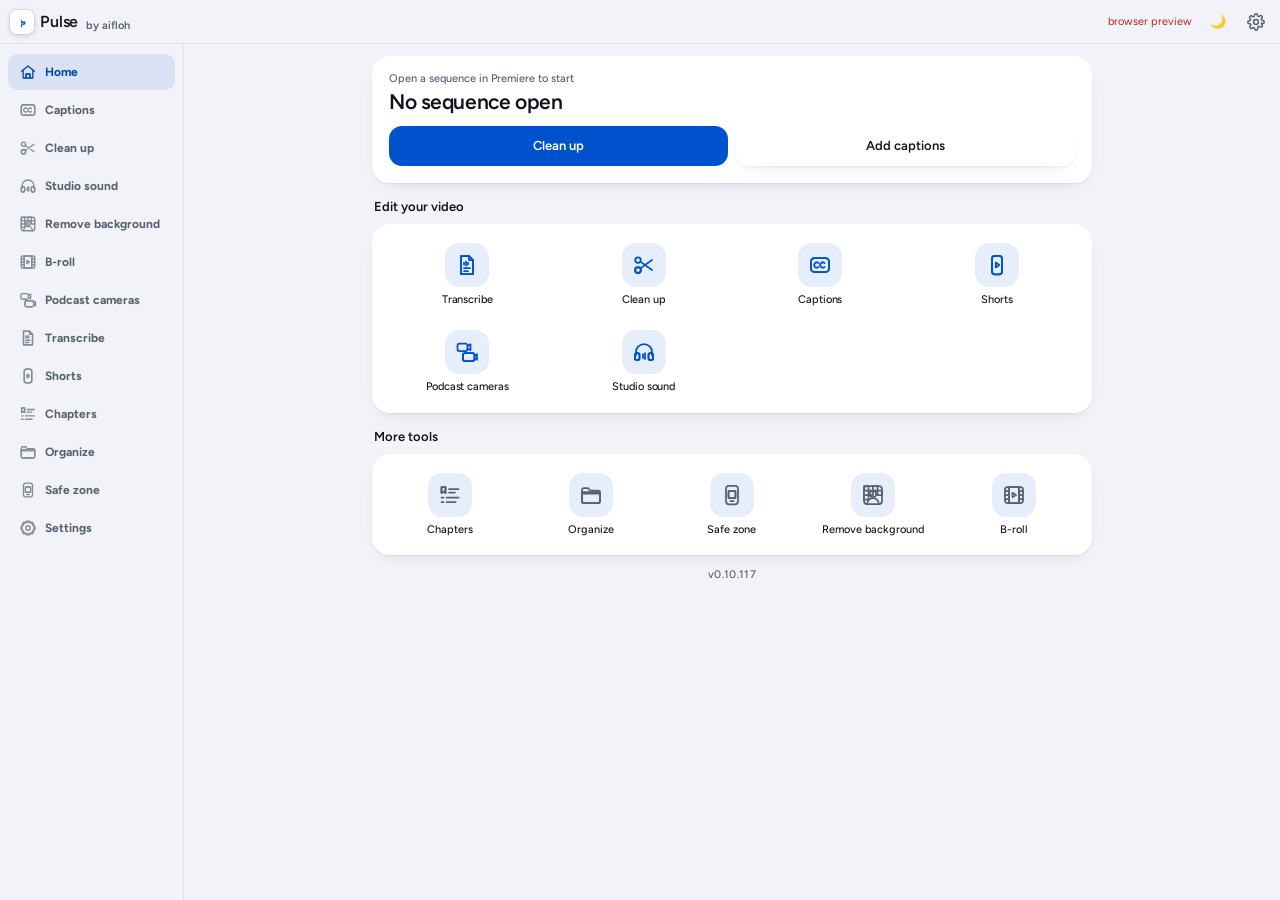
==== commit 3a2ebfd1: "Panel redesign: Home fits a 640 px panel; bottom bar is a pinned layer - Podcast cameras and Studio " ====
--- a/CutPilot/index.html
+++ b/CutPilot/index.html
@@ -41,7 +41,7 @@
       <svg viewBox="0 0 24 24" fill="none" stroke="currentColor" stroke-width="2.4" stroke-linecap="round" stroke-linejoin="round"><path d="M15 5l-7 7 7 7"/></svg>
     </button>
     <button id="nav-home" class="brand" type="button" title="Home" aria-label="Pulse — Home">
-      <svg class="logo-mark" viewBox="0 0 512 512" width="24" height="24" aria-hidden="true"><rect width="512" height="512" rx="96" fill="#FFFFFF"/><g transform="translate(170.67,84.00) scale(0.42453)" fill="#0052CC"><g transform="translate(0,848) scale(0.1,-0.1)"><path d="M1756 5639 c-185 -29 -291 -252 -200 -420 93 -170 313 -202 450 -64 65 65 89 129 82 224 -6 80 -31 133 -90 187 -67 62 -152 87 -242 73z"/><path d="M1646 4830 c-16 -5 -40 -19 -54 -32 -52 -49 -52 -45 -52 -644 0 -526 1 -556 18 -549 9 4 148 56 307 117 160 60 376 143 480 183 345 133 568 215 584 215 35 -1 100 -39 115 -69 23 -44 20 -111 -7 -152 -21 -32 -61 -49 -584 -259 -308 -124 -579 -235 -602 -248 -117 -66 -229 -211 -277 -358 l-29 -89 0 -487 0 -486 30 -44 c17 -23 49 -53 70 -66 38 -21 49 -22 216 -20 174 3 176 3 216 31 22 15 50 46 64 70 l24 42 1 420 c0 375 2 424 18 460 21 50 69 100 121 128 38 20 56 22 345 25 337 4 389 10 523 65 111 45 195 103 292 201 92 93 155 191 202 316 82 219 82 441 -1 660 -82 220 -233 385 -442 487 -185 90 -151 86 -894 89 -361 2 -668 -1 -684 -6z"/></g></g></svg>
+      <svg class="logo-mark" viewBox="0 0 512 512" width="24" height="24" aria-hidden="true"><defs><linearGradient id="plsG"><stop offset="0" stop-color="#0052CC"/></linearGradient></defs><rect width="512" height="512" rx="96" fill="#FFFFFF"/><g transform="translate(170.67,84.00) scale(0.42453)" fill="#0052CC"><g transform="translate(0,848) scale(0.1,-0.1)"><path d="M1756 5639 c-185 -29 -291 -252 -200 -420 93 -170 313 -202 450 -64 65 65 89 129 82 224 -6 80 -31 133 -90 187 -67 62 -152 87 -242 73z"/><path d="M1646 4830 c-16 -5 -40 -19 -54 -32 -52 -49 -52 -45 -52 -644 0 -526 1 -556 18 -549 9 4 148 56 307 117 160 60 376 143 480 183 345 133 568 215 584 215 35 -1 100 -39 115 -69 23 -44 20 -111 -7 -152 -21 -32 -61 -49 -584 -259 -308 -124 -579 -235 -602 -248 -117 -66 -229 -211 -277 -358 l-29 -89 0 -487 0 -486 30 -44 c17 -23 49 -53 70 -66 38 -21 49 -22 216 -20 174 3 176 3 216 31 22 15 50 46 64 70 l24 42 1 420 c0 375 2 424 18 460 21 50 69 100 121 128 38 20 56 22 345 25 337 4 389 10 523 65 111 45 195 103 292 201 92 93 155 191 202 316 82 219 82 441 -1 660 -82 220 -233 385 -442 487 -185 90 -151 86 -894 89 -361 2 -668 -1 -684 -6z"/></g></g></svg>
       <span class="brand-name">Pulse</span><span class="brand-by">by aifloh</span>
     </button>
     <span id="nav-title" class="nav-title"></span>
@@ -106,9 +106,6 @@
         <span class="step-state" data-state-for="shorts"></span>
         <span class="task-txt"><span class="task-name">Shorts</span><span class="task-sub">Best moments as vertical clips</span></span>
       </button>
-    </div>
-    <div class="tile-head">Podcast and sound</div>
-    <div class="home-tasks tiles">
       <button id="home-cameras" class="task-card step-card tile tile-wide" type="button" data-go="multicam" data-step="multicam">
         <span class="task-ic"><svg class="pi"><use href="#pi-ca"/></svg></span>
         <span class="step-state" data-state-for="multicam"></span>
--- a/CutPilot/css/crest.css
+++ b/CutPilot/css/crest.css
@@ -85,6 +85,7 @@
 .hh-label { font-size: var(--fs-xs); font-weight: 500; color: var(--dim); }
 .hh-name { font-size: 1.62rem; font-weight: 600; letter-spacing: -0.02em; line-height: 1.15; color: var(--title);
   margin-top: 2px; overflow: hidden; text-overflow: ellipsis; white-space: nowrap; }
+.hh-done:empty { display: none; }
 .hh-done { display: flex; flex-wrap: wrap; gap: 6px; margin-top: 8px; min-height: 22px; }
 .hh-done .hh-chip { display: inline-flex; align-items: center; gap: 4px; height: 22px; padding: 0 8px; border-radius: 7px;
   font-size: var(--fs-xs); font-weight: 600; background: var(--seg); color: var(--dim); }
@@ -100,6 +101,7 @@
 }
 body.theme-light .home-tasks.tiles, body.theme-light .more-grid { border-color: transparent; }
 @media (min-width: 320px) { .home-tasks.tiles, .more-grid { grid-template-columns: repeat(4, minmax(0, 1fr)); } }
+@media (min-width: 360px) { .more-grid { grid-template-columns: repeat(5, minmax(0, 1fr)); } }
 .tile, .tile-wide, .more-grid .tool-btn {
   position: relative; display: flex; flex-direction: column; align-items: center; justify-content: flex-start;
   gap: 6px; min-height: 76px; padding: 8px 2px; text-align: center; grid-column: auto;
@@ -129,7 +131,7 @@
 @media (min-height: 600px) and (max-width: 999px) {
   body { grid-template-rows: auto minmax(0, 1fr) auto; grid-template-areas: "bar" "page" "bnav"; }
   .bottom-nav {
-    grid-area: bnav; display: flex; align-items: stretch; justify-content: space-around;
+    grid-area: bnav; position: -webkit-sticky; position: sticky; bottom: 0; z-index: 11; display: flex; align-items: stretch; justify-content: space-around;
     height: var(--bnav-h); padding: 4px 4px 6px; background: var(--card); border-top: 1px solid var(--line);
   }
   .bottom-nav button {
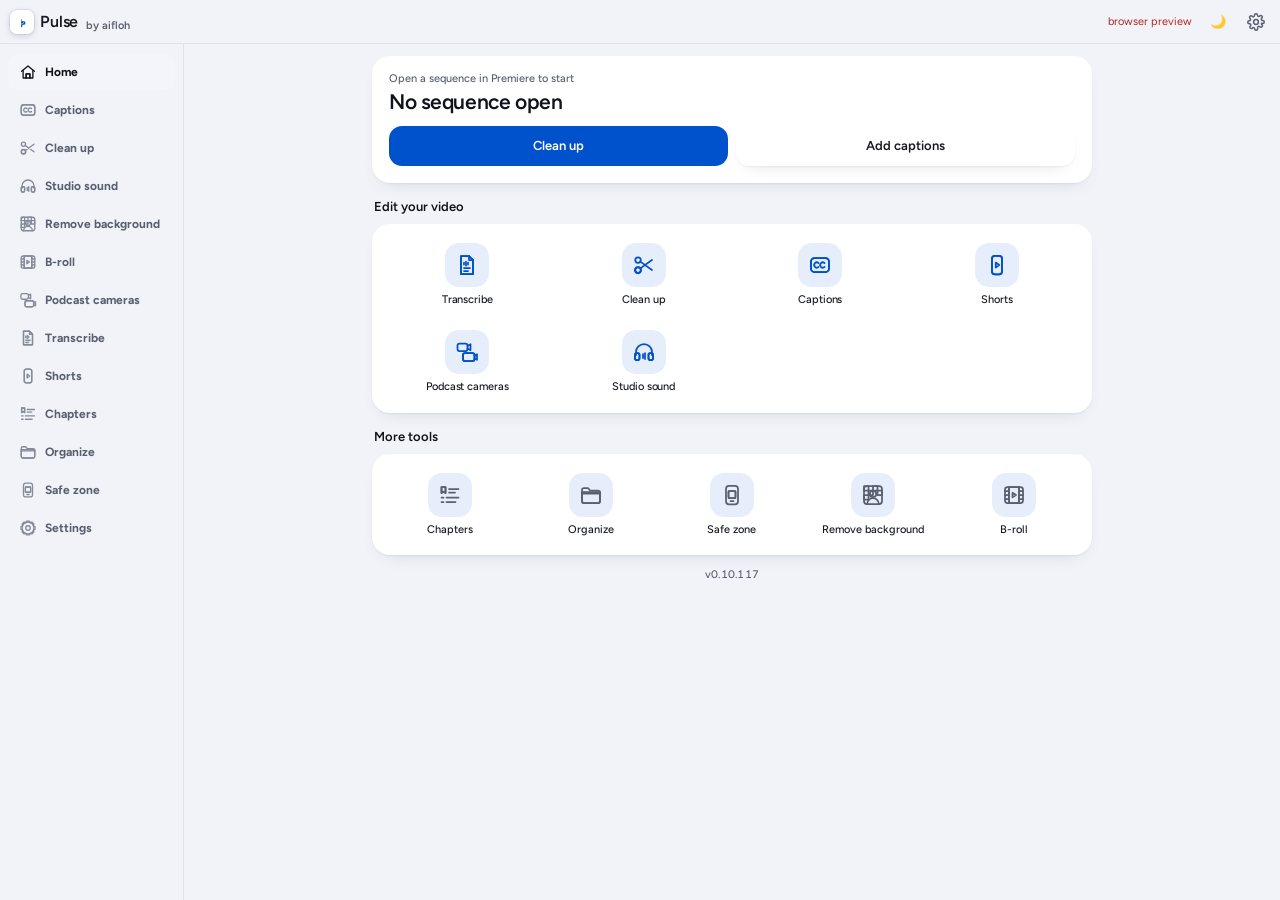
==== commit 770c0f6f: "Podcast to Reels in one tap; one list to review fillers, doubled words and false starts Podcast to R" ====
--- a/CutPilot/index.html
+++ b/CutPilot/index.html
@@ -932,6 +932,16 @@
       <div class="info-pop hidden" id="ac-music-info">Pulse listens to <b>every mic</b> on your timeline and only cuts where <b>everyone</b> is quiet. Name your music track <b>Music</b> (or BGM) in Premiere and Pulse leaves it out of that; if a track only sounds like music, Pulse asks you first. Dead air is removed even without a transcript; transcribe first so it can also remove repeated takes. A backup of your sequence is always made first.</div>
     </div>
 
+    <!-- 🧹 one list of every filler, doubled word and false start: tick, play, cut -->
+    <div class="card" id="rv-card">
+      <div class="step-head"><span class="step-title">Review fillers and repeats</span>
+        <button class="info" type="button" data-info="rv-info" aria-label="What it lists">ⓘ</button></div>
+      <p class="hint">Lists every “um”, doubled word and false start. You pick.</p>
+      <div class="info-pop hidden" id="rv-info">Pulse reads your words and lists three things: <b>filler words</b> (um, uh), <b>words said twice in a row</b> (“I I think”) and <b>false starts</b> (a line begun, then begun again). Play any row, untick what you want to keep, then cut the rest. Doubles that may be on purpose (“bahut bahut”) start unticked. A backup of your sequence is made first. Needs your words (Transcribe).</div>
+      <button id="btn-review-find" class="hero-btn alt" type="button">Find fillers and repeats</button>
+      <div id="rv-results"></div>
+    </div>
+
     <!-- everything below the ONE button lives behind this drawer — one primary
          action per screen; the step-by-step tools are there when wanted -->
     <details class="advanced" style="margin:2px 0 10px">
@@ -1150,6 +1160,25 @@
 
   <!-- =============================== SHORTS ============================= -->
   <section id="tab-shorts" class="tab-page">
+    <!-- 🎬 Podcast to Reels: words → best moments → finished shorts, in one tap -->
+    <div class="card accent" id="reels-card">
+      <div class="step-head"><span class="step-title">Podcast to Reels</span>
+        <button class="info" type="button" data-info="reels-info" aria-label="What it does">ⓘ</button></div>
+      <p class="hint">One tap: finds your best moments and makes the shorts.</p>
+      <div class="info-pop hidden" id="reels-info">Pulse gets your words if it has none yet, finds the strongest moments of the whole video, and turns the best ones into shorts — each on its own new timeline, framed on whoever talks, pauses cut, captions on. It uses the length and the look set below. Your video is not changed. Tap again to stop after the short being made.</div>
+      <label>How many shorts
+        <select id="reels-count">
+          <option value="3" selected>Best 3</option>
+          <option value="5">Best 5</option>
+          <option value="8">Best 8</option>
+          <option value="99">Every moment found</option>
+        </select>
+      </label>
+      <div class="page-actions">
+        <button id="btn-reels" class="hero-btn" type="button">Make my reels</button>
+        <div id="reels-progress" class="progress hidden"></div>
+      </div>
+    </div>
     <div class="card">
       <div class="step-head"><span class="step-title">Viral Shorts</span>
         <button class="info" type="button" data-info="sh-info" aria-label="How it works">ⓘ</button></div>
--- a/CutPilot/css/style.css
+++ b/CutPilot/css/style.css
@@ -210,7 +210,8 @@
 .next-step .ns-txt { flex: 1 1 140px; min-width: 0; font-size: var(--fs-sm); color: var(--dim); }
 .next-step .ns-txt b { color: var(--text); }
 .more-head { font-size: var(--fs-xs); font-weight: 800; color: var(--dim); text-transform: uppercase; letter-spacing: .06em; margin: 0 2px 6px; }
-.more-grid { display: grid; grid-template-columns: repeat(auto-fill, minmax(112px, 1fr)); gap: 6px; }
+.more-grid { display: grid; grid-template-columns: repeat(auto-fill, minmax(112px, 1fr)); grid-auto-flow: dense; gap: 6px; }
+.more-grid #home-greenscreen { grid-column: span 2; }   /* "Remove background" needs ~150px */
 .tool-btn {
   display: flex; align-items: center; gap: 7px; min-height: 36px; padding: 6px 10px; min-width: 0;
   background: var(--card2); border: 1px solid var(--line); border-radius: 10px; color: var(--fg);
@@ -1385,3 +1386,12 @@
 /* a card opened from Home / ⌘K lights up for a moment so the eye lands on it */
 .card.flash { animation: card-flash 1.6s ease-out; }
 @keyframes card-flash { 0% { box-shadow: 0 0 0 3px var(--accent); } 100% { box-shadow: 0 0 0 0 transparent; } }
+
+/* Reduce motion (macOS: Accessibility → Display): caption previews play once
+   and rest on their last frame instead of looping; status motion
+   (progress, spinners) still runs. */
+@media (prefers-reduced-motion: reduce) {
+  .t-cap[class*="anim-"], .preview-caption[class*="pa-"], .demo [class*="anim-"] { animation-iteration-count: 1 !important; }
+  .card.flash { animation: none !important; }
+  * { transition-duration: 0.01ms !important; scroll-behavior: auto !important; }
+}
--- a/CutPilot/css/crest.css
+++ b/CutPilot/css/crest.css
@@ -101,13 +101,13 @@
 }
 body.theme-light .home-tasks.tiles, body.theme-light .more-grid { border-color: transparent; }
 @media (min-width: 320px) { .home-tasks.tiles, .more-grid { grid-template-columns: repeat(4, minmax(0, 1fr)); } }
-@media (min-width: 360px) { .more-grid { grid-template-columns: repeat(5, minmax(0, 1fr)); } }
+@media (min-width: 440px) { .more-grid { grid-template-columns: repeat(5, minmax(0, 1fr)); } }
 .tile, .tile-wide, .more-grid .tool-btn {
   position: relative; display: flex; flex-direction: column; align-items: center; justify-content: flex-start;
   gap: 6px; min-height: 76px; padding: 8px 2px; text-align: center; grid-column: auto;
   background: transparent; border: none; border-radius: 14px; box-shadow: none; transform: none;
   font-size: var(--fs-xs); font-weight: 500; color: var(--fg); line-height: 1.2;
-  white-space: normal; overflow-wrap: anywhere;
+  white-space: normal; overflow-wrap: normal; word-break: normal;
 }
 .more-grid #home-greenscreen { grid-column: auto; }
 .tile:hover, .more-grid .tool-btn:hover { background: var(--card2); border: none; }
@@ -118,7 +118,7 @@
 .tile .task-ic svg, .more-grid .tool-btn .t-ic svg { width: 24px; height: 24px; }
 .more-grid .tool-btn > svg { display: none; }
 .tile .task-txt { display: block; min-width: 0; max-width: 100%; }
-.tile .task-name { font-size: var(--fs-xs); font-weight: 500; color: var(--fg); overflow-wrap: anywhere; }
+.tile .task-name { font-size: var(--fs-xs); font-weight: 500; color: var(--fg); }
 .tile .task-sub { display: none; }
 .tile .step-state { top: 4px; right: 50%; margin-right: -30px; width: 16px; height: 16px; font-size: 10px; }
 .tile-wide .step-state { top: 4px; margin-top: 0; }
@@ -140,6 +140,8 @@
     font-size: var(--fs-xs); font-weight: 500; line-height: 1.15; padding: 2px; white-space: nowrap; overflow: hidden; text-overflow: ellipsis;
   }
   .bottom-nav button:hover { color: var(--fg); background: var(--card2); }
+  /* a message sits above the pinned action buttons, which now sit above the bar */
+  .toast { bottom: calc(78px + var(--bnav-h)); }
   .bottom-nav svg { width: 22px; height: 22px; flex: none; }
   body[data-page="home"] .bottom-nav [data-go="home"],
   body[data-page="silence"] .bottom-nav [data-go="silence"],
@@ -148,3 +150,99 @@
   body[data-page="multicam"] .bottom-nav [data-go="multicam"] { color: var(--accent-text); }
 }
 @media (max-width: 299px) { .bottom-nav button span { display: none; } }
+
+/* ===== Premium pass (dark first) =====================================
+   Depth from light, not shadow: four surface steps and a faint top edge
+   that catches the light; hairlines at 6 % white; three text greys; blue
+   only on the one main action; calm status lines; one chevron style;
+   press feedback; even-width digits. No glows, no gradient grounds. */
+body.theme-dark {
+  --bg: #141519; --bg2: #101114; --card: #1D1F25; --card2: #262930; --card3: #30343C; --card-grad: #1D1F25;
+  --line: rgba(255,255,255,.06); --line2: rgba(255,255,255,.10);
+  --title: #F5F6F8; --fg: #E2E5EA; --dim: #959CAA;
+  --seg: #23262D; --seg-on: #343843;
+  --edge: inset 0 1px 0 rgba(255,255,255,.05);
+}
+body.theme-light { --edge: none; }
+body { font-variant-numeric: tabular-nums; }
+
+/* surfaces */
+body.theme-dark .card, body.theme-dark .home-hero, body.theme-dark .home-tasks.tiles, body.theme-dark .more-grid,
+body.theme-dark .next-step { background: var(--card); border-color: var(--line); box-shadow: var(--edge); }
+body.theme-dark .app-bar { background: var(--bg); border-bottom-color: var(--line); }
+body.theme-dark .bottom-nav { background: var(--bg2); border-top-color: var(--line); }
+body.theme-dark .seg-control button.on, body.theme-dark .subview-switch button.on { box-shadow: var(--edge), 0 1px 2px rgba(0,0,0,.35); }
+body.theme-dark input[type="number"], body.theme-dark input[type="text"], body.theme-dark input[type="password"],
+body.theme-dark select, body.theme-dark textarea, body.theme-dark .cp-dd-btn { background: var(--bg2); border-color: var(--line2); }
+
+/* text: three greys */
+.step-title, .task-name, .nav-title, .tile-head, .more-head, .hh-name { color: var(--title); }
+.hint, label, .field-label, .hh-label { color: var(--dim); }
+
+/* blue only for the main action: secondary controls stay neutral */
+.link-btn { color: var(--title); text-decoration: underline; text-decoration-color: var(--line2); text-underline-offset: 3px; }
+.link-btn:hover { text-decoration-color: currentColor; }
+.chip-btn { background: var(--card2); border-color: transparent; color: var(--fg); }
+body.theme-light .chip-btn { background: var(--seg); }
+.chip-btn:hover { background: var(--card3); }
+.tab.active { background: var(--card2); color: var(--title); }
+@media (min-height: 600px) and (max-width: 999px) {
+  body[data-page="home"] .bottom-nav [data-go="home"],
+  body[data-page="silence"] .bottom-nav [data-go="silence"],
+  body[data-page="captions"] .bottom-nav [data-go="captions"],
+  body[data-page="shorts"] .bottom-nav [data-go="shorts"],
+  body[data-page="multicam"] .bottom-nav [data-go="multicam"] { color: var(--title); }
+  body[data-page="home"] .bottom-nav [data-go="home"] svg,
+  body[data-page="silence"] .bottom-nav [data-go="silence"] svg,
+  body[data-page="captions"] .bottom-nav [data-go="captions"] svg,
+  body[data-page="shorts"] .bottom-nav [data-go="shorts"] svg,
+  body[data-page="multicam"] .bottom-nav [data-go="multicam"] svg { color: var(--accent-text); }
+}
+
+/* status lines: a quiet line with a coloured dot, not a coloured box */
+.ff-banner.ok { background: transparent; border: none; padding: 2px 2px 6px; color: var(--dim); font-weight: 500; display: flex; align-items: center; gap: 8px; }
+.ff-banner.ok::before { content: ""; width: 8px; height: 8px; border-radius: 50%; background: var(--ok-text); flex: none; }
+
+/* one chevron style: dropdowns and fold-out sections */
+.cp-dd-btn { position: relative; padding-right: 28px !important; text-align: left; }
+.cp-dd-btn::after { content: ""; position: absolute; right: 11px; top: 50%; width: 6px; height: 6px; margin-top: -5px;
+  border-right: 1.75px solid var(--dim); border-bottom: 1.75px solid var(--dim); transform: rotate(45deg); }
+details.advanced summary:before { content: ""; width: 6px; height: 6px; margin: 0 6px 0 2px; flex: none;
+  border-right: 1.75px solid currentColor; border-bottom: 1.75px solid currentColor; transform: rotate(-45deg); transition: transform .18s; }
+details.advanced[open] > summary:before { content: ""; transform: rotate(45deg); }
+
+/* press feedback and smooth toggles (off for reduced motion) */
+.hero-btn, .chip-btn, .tile, .tool-btn, .bottom-nav button, .seg-control button, .subview-switch button, .tpl-card { transition: transform .12s ease-out, background-color .15s, color .15s, box-shadow .15s; }
+.hero-btn:active, .chip-btn:active, .tile:active, .tool-btn:active, .bottom-nav button:active, .tpl-card:active { transform: scale(.97); }
+.check input[type="checkbox"], .check input[type="checkbox"]::after { transition: background-color .18s, left .2s cubic-bezier(.3,.7,.2,1); }
+@media (prefers-reduced-motion: reduce) {
+  .hero-btn, .chip-btn, .tile, .tool-btn, .bottom-nav button, .seg-control button, .tpl-card,
+  .check input[type="checkbox"], .check input[type="checkbox"]::after, details.advanced summary:before { transition: none; }
+  .hero-btn:active, .chip-btn:active, .tile:active, .tool-btn:active, .bottom-nav button:active, .tpl-card:active { transform: none; }
+}
+
+/* ---- caption gallery: each preview glows with its style's own colour ----
+   White captions need a dark backing; a flat black box per card made the
+   light page heavy and every card look the same. The glow comes from the
+   style (main.js cardTint → --card-tint); a plain style gets a faint neutral light. */
+.tpl-thumb, .tpl-card.is-style .tpl-thumb,
+.tpl-card:hover .tpl-thumb, .tpl-card.on .tpl-thumb,
+body:not(.theme-dark) .tpl-thumb, body:not(.theme-dark) .tpl-card.is-style .tpl-thumb,
+body:not(.theme-dark) .tpl-card:hover .tpl-thumb, body:not(.theme-dark) .tpl-card.on .tpl-thumb {
+  background-color: #0D0D0F;
+  background-image: radial-gradient(95% 125% at 50% 0%, var(--card-tint, rgba(255,255,255,.07)), rgba(13,13,15,0) 72%);
+}
+
+/* a message that would sit on the page's main button goes under the app bar (main.js toast) */
+.toast.at-top { top: calc(var(--bar-h) + 8px); bottom: auto; }
+
+/* review list: one button per kind (fillers / said twice / false starts) */
+.take-kinds { margin: 0 0 6px; flex-wrap: wrap; gap: 6px; }
+.take-kinds .chip-btn.on { background: var(--tint); color: var(--tint-ink); border-color: transparent; }
+#rv-results:empty { display: none; }
+#rv-results { margin-top: 10px; }
+#rv-results .card { margin: 0 0 8px; }
+/* the review list's rows: the whole phrase readable, two lines when it needs them */
+.is-review .seg-list { max-height: 300px; gap: 6px; }
+.is-review .seg-item { align-items: center; padding: 7px 9px; min-height: 0; flex: none; }
+.is-review .seg-item > span:last-child { flex: 1; min-width: 0; line-height: 1.35; white-space: normal; overflow-wrap: anywhere; }
